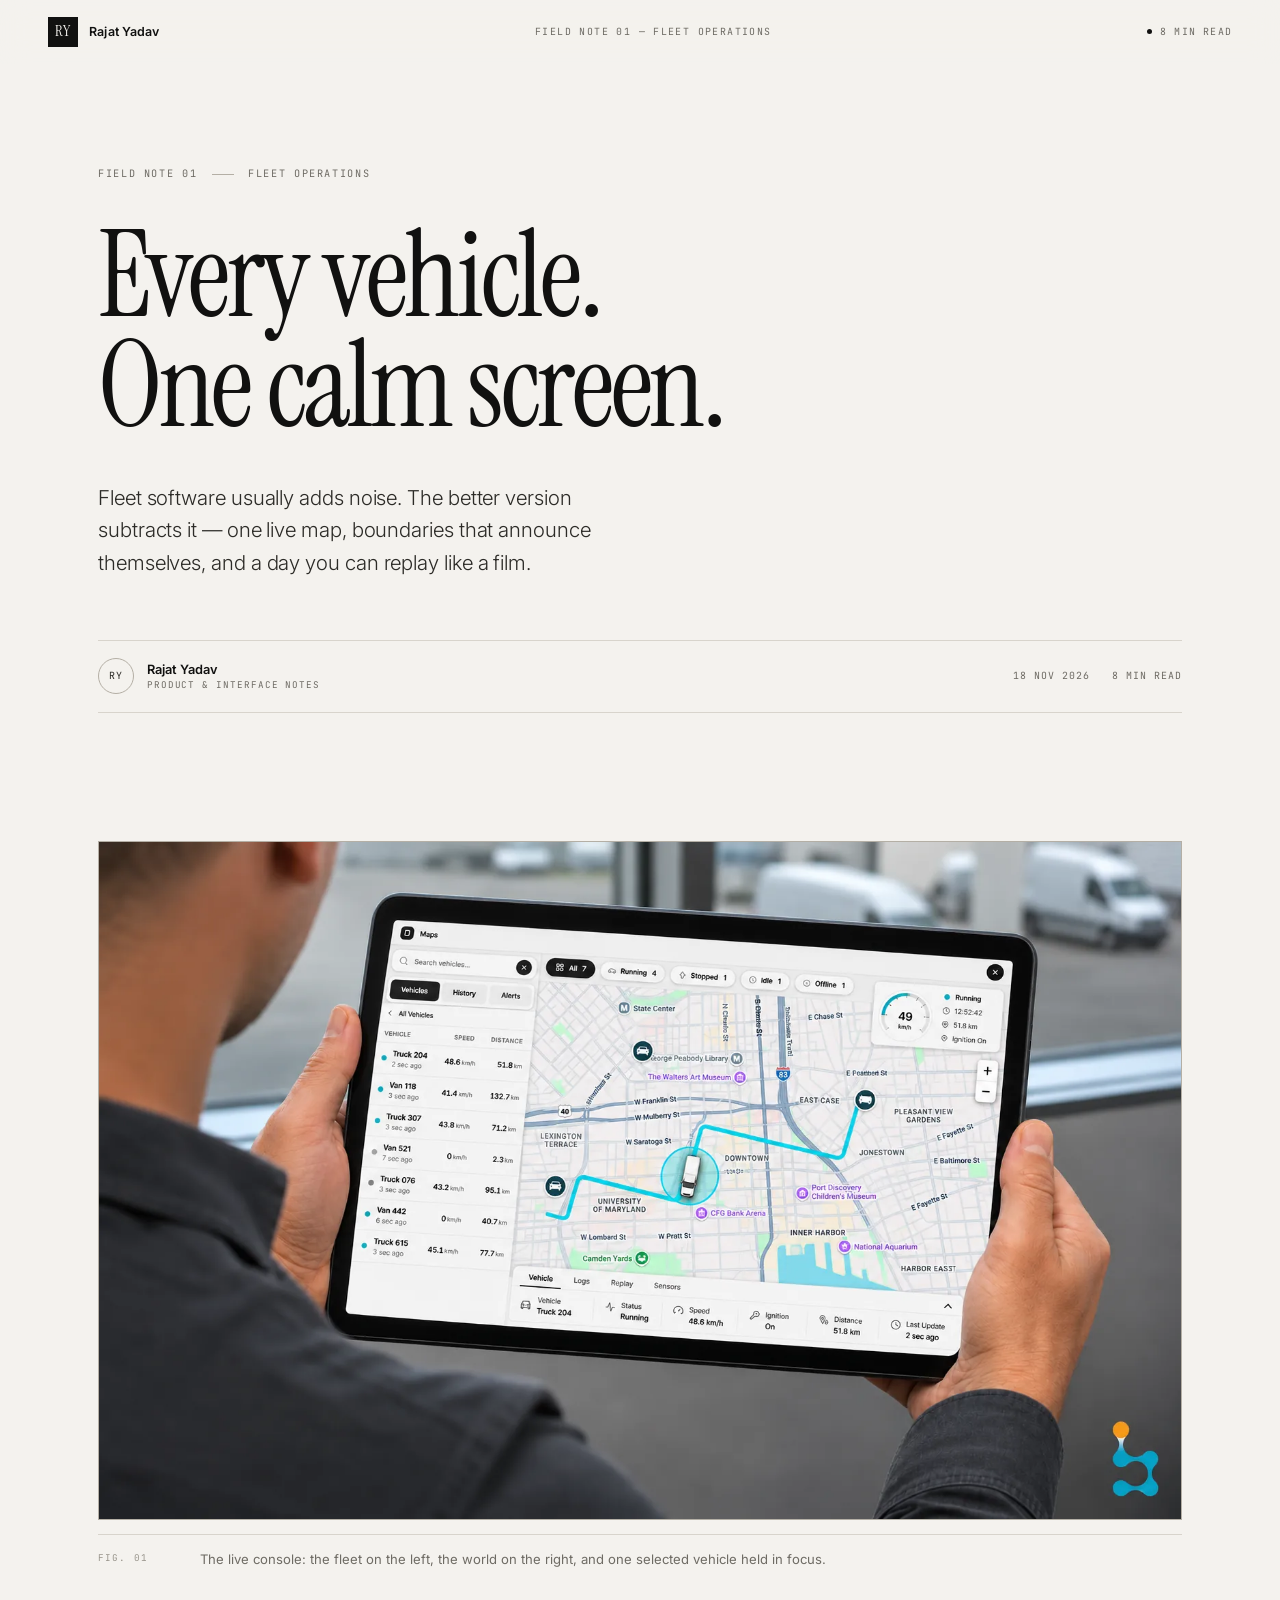
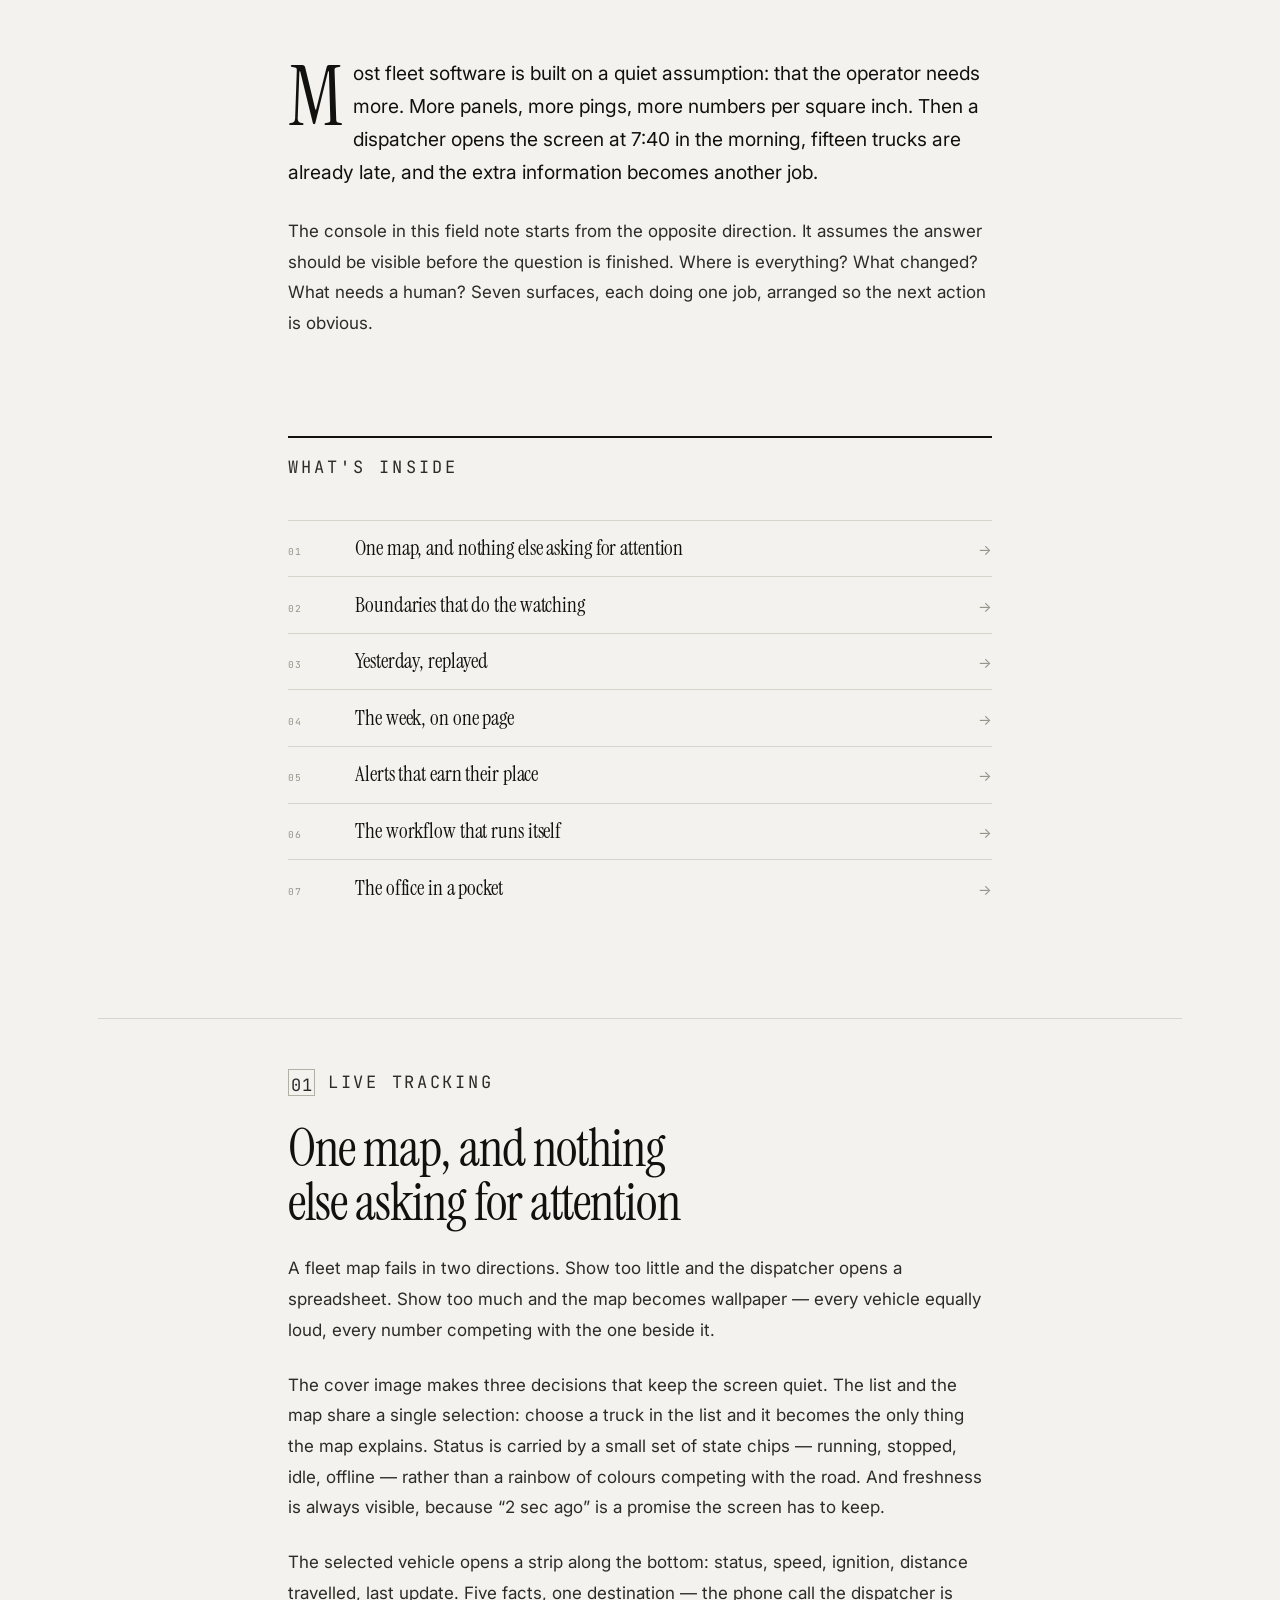
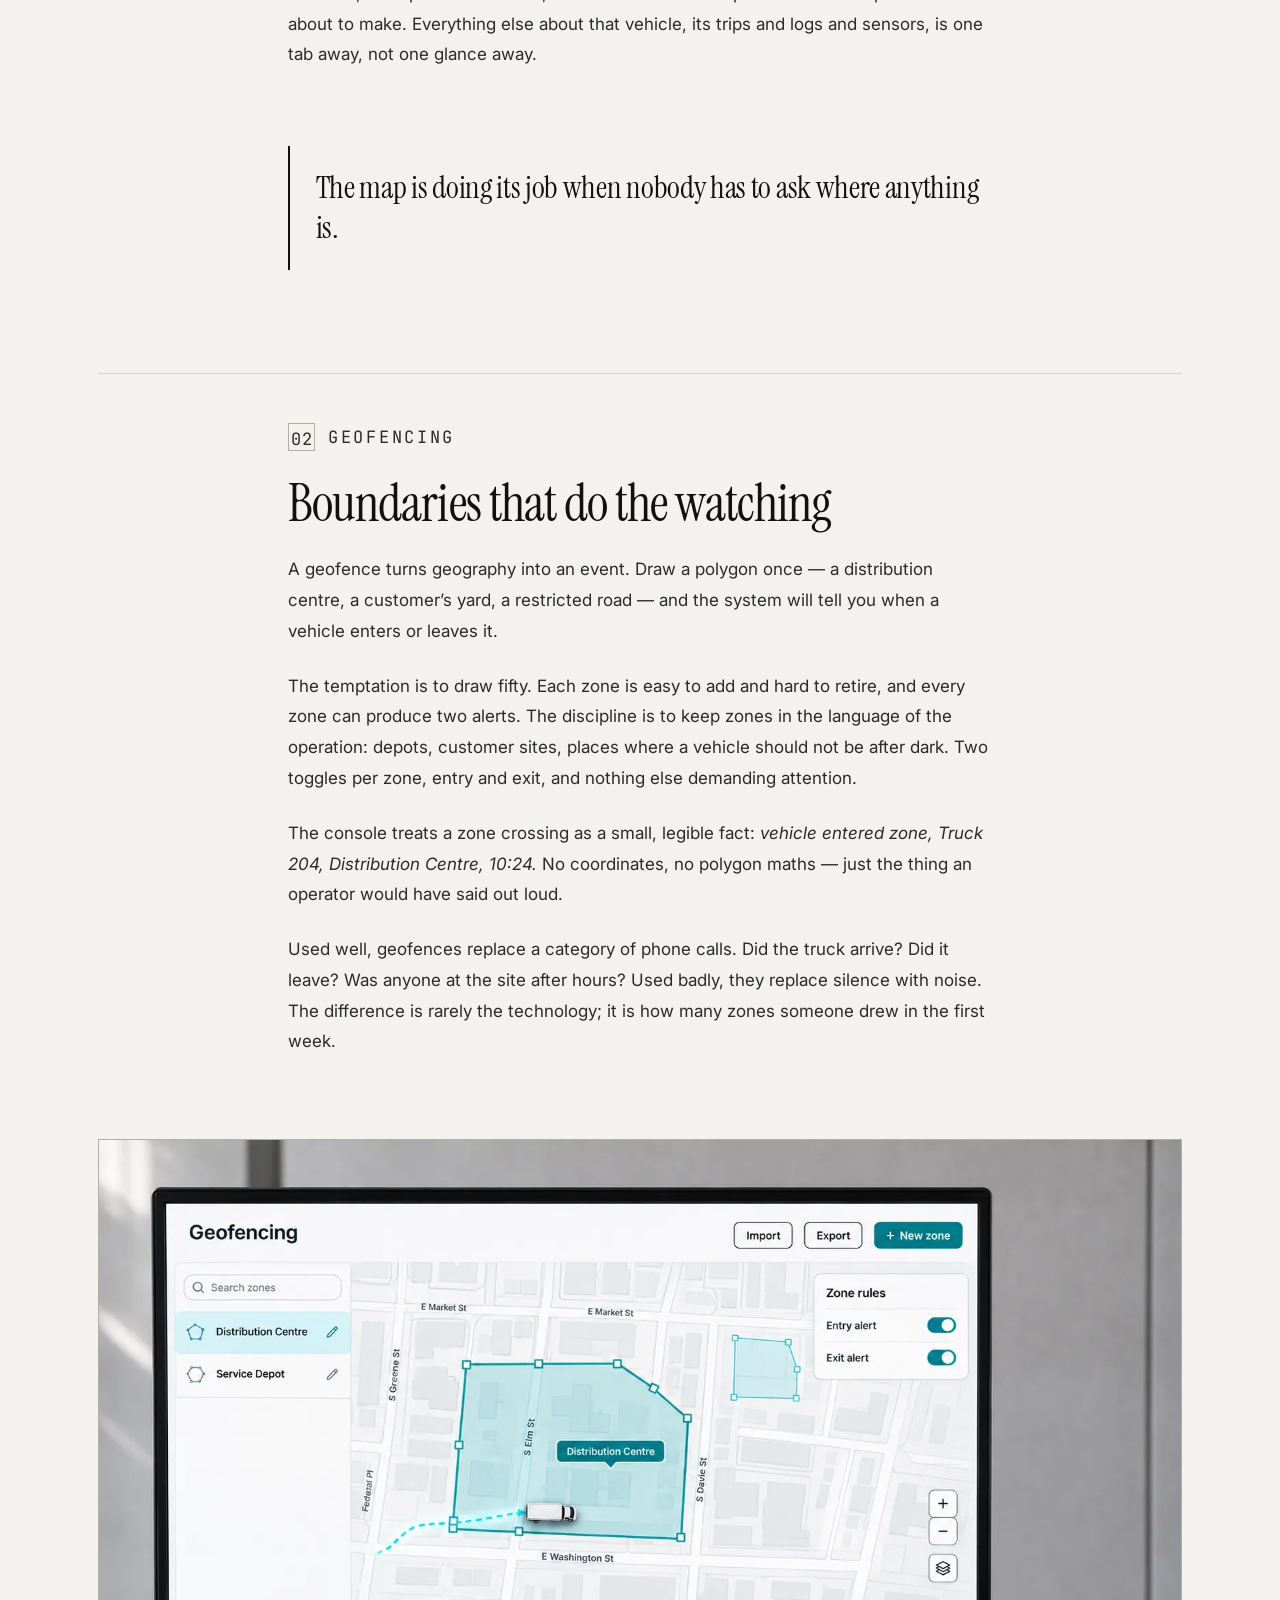
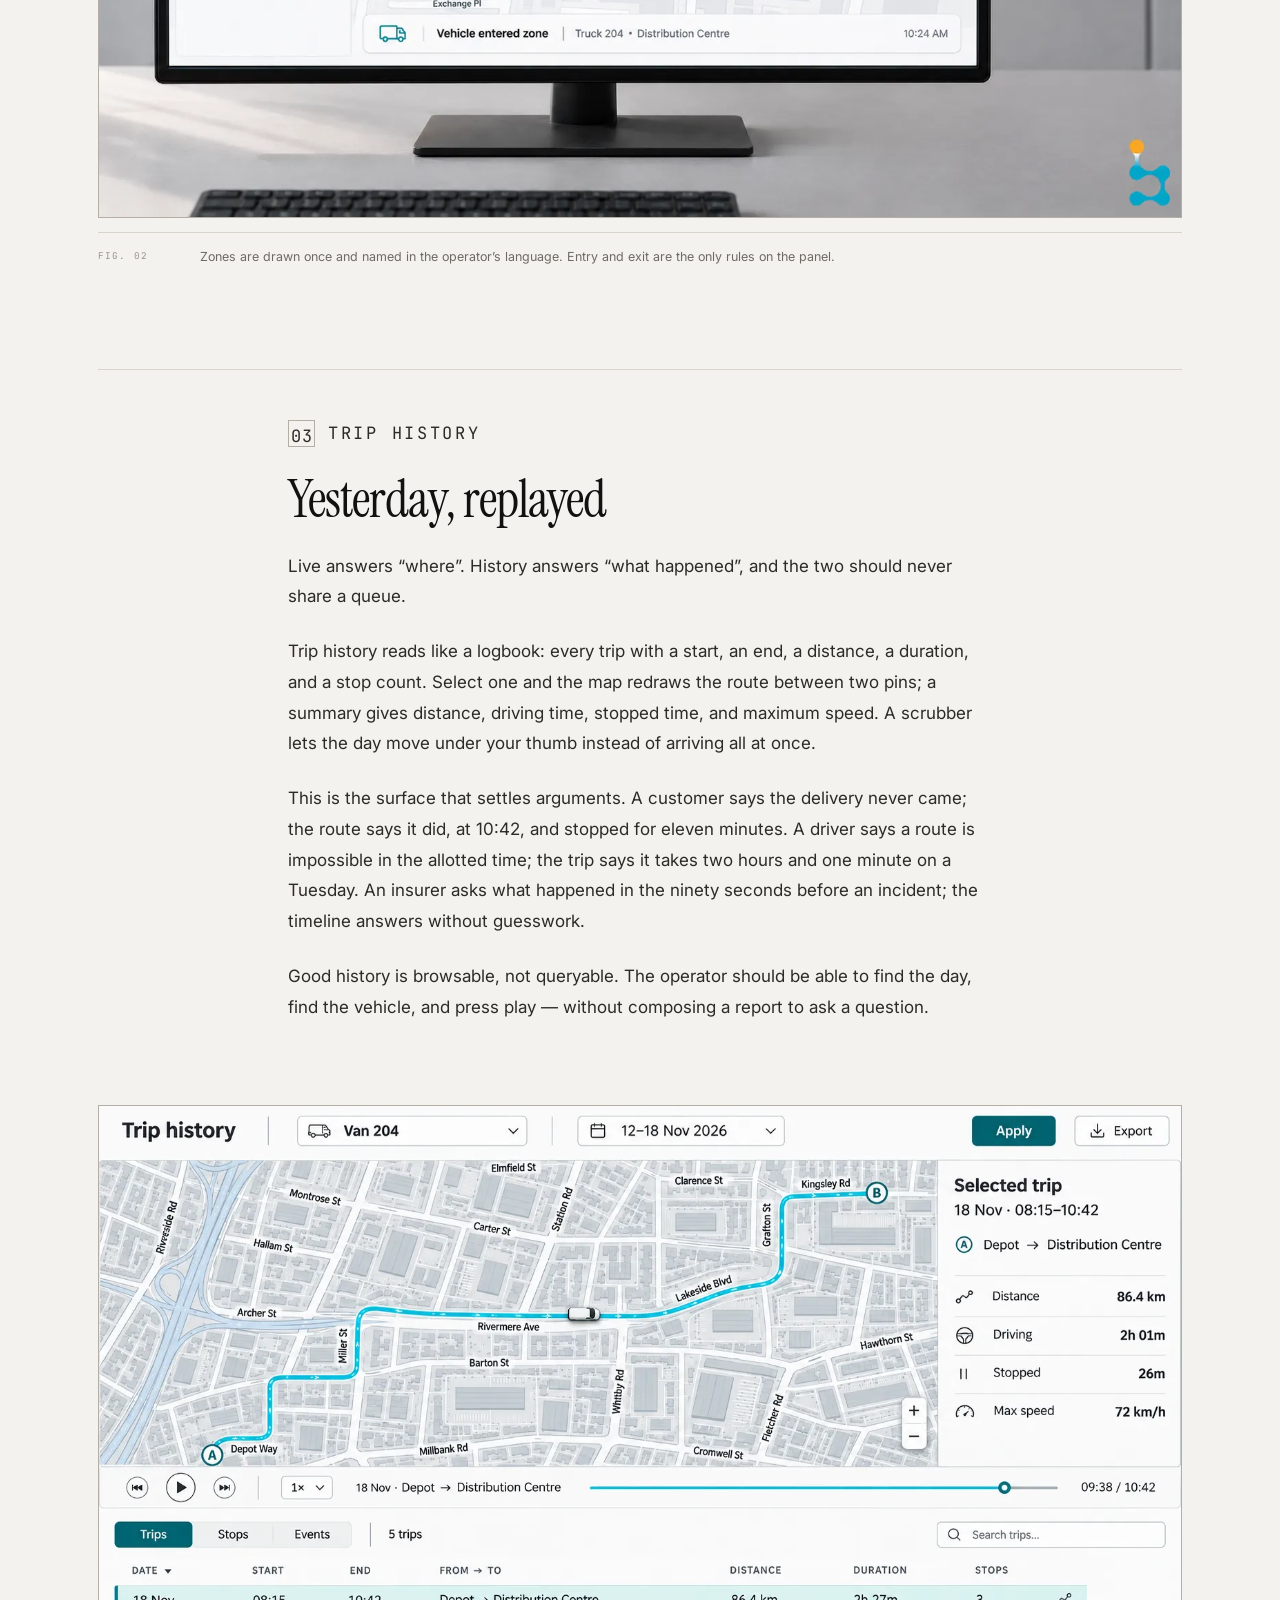
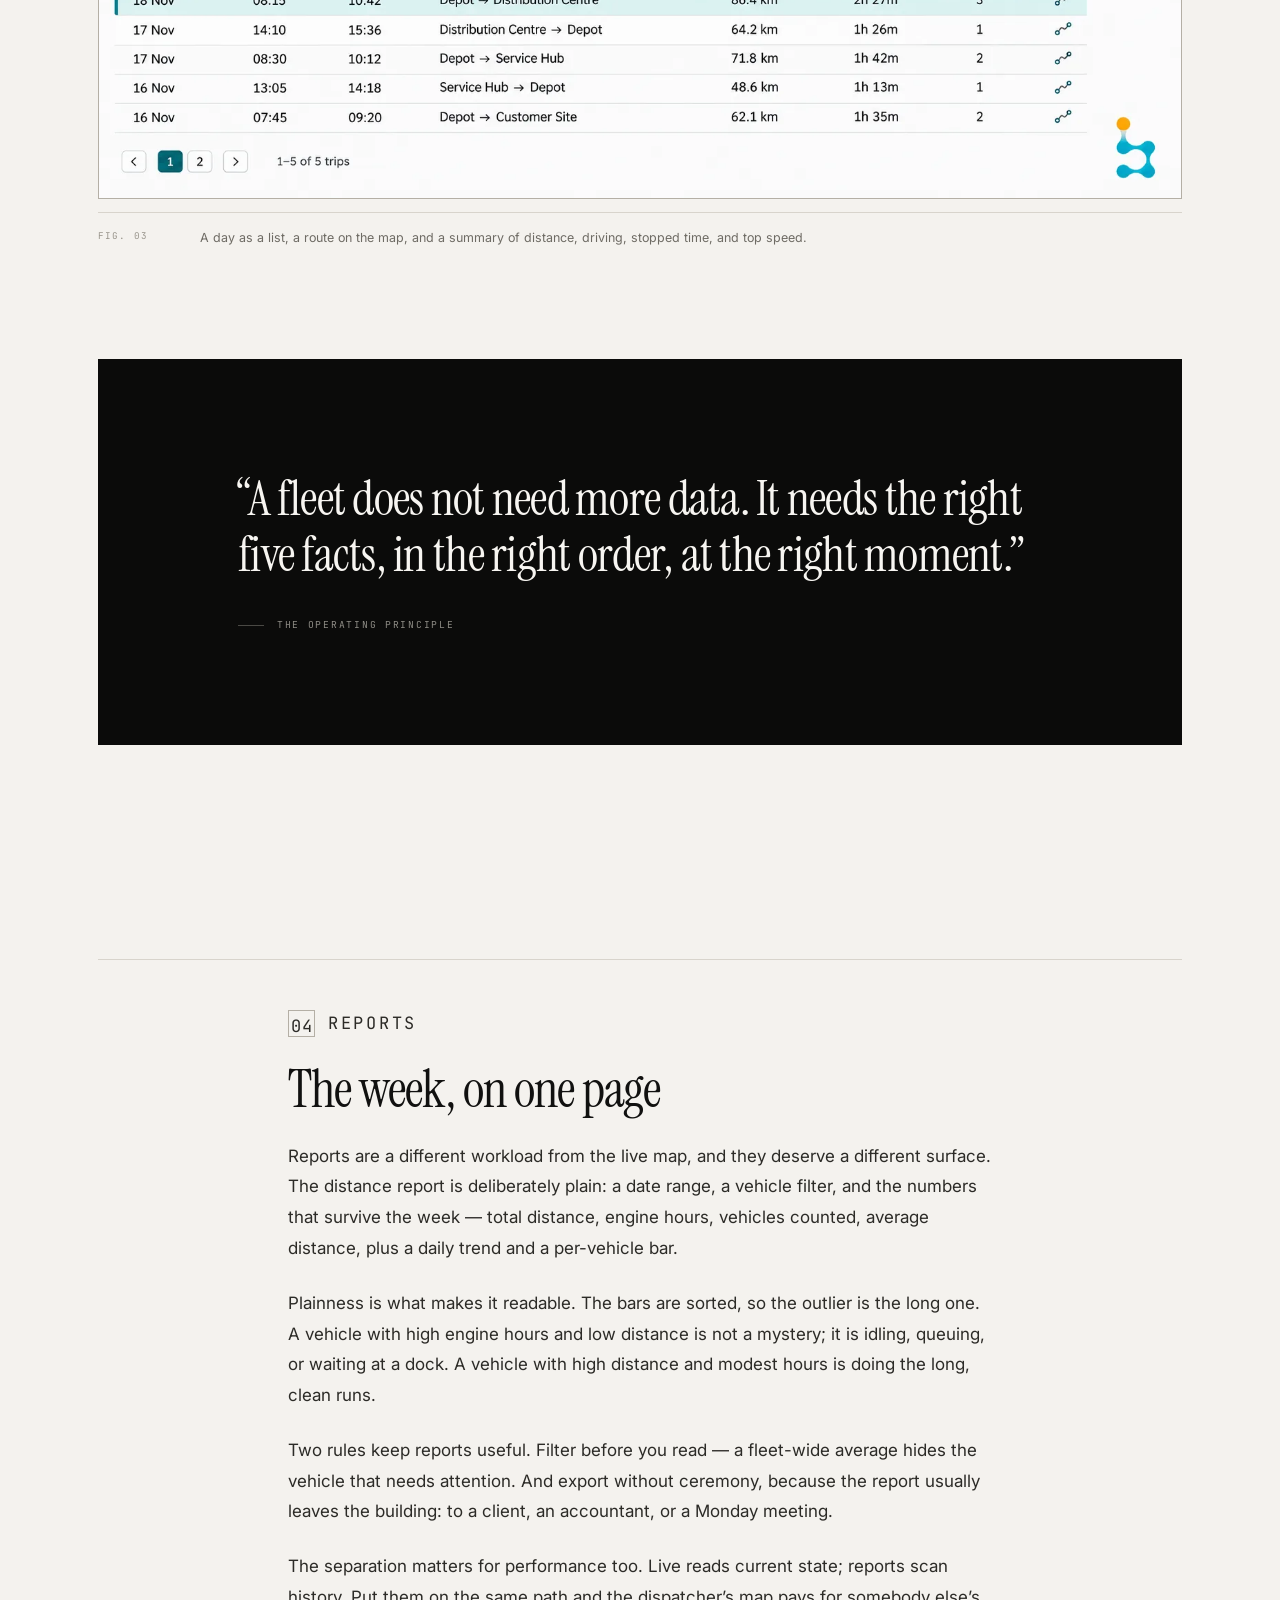
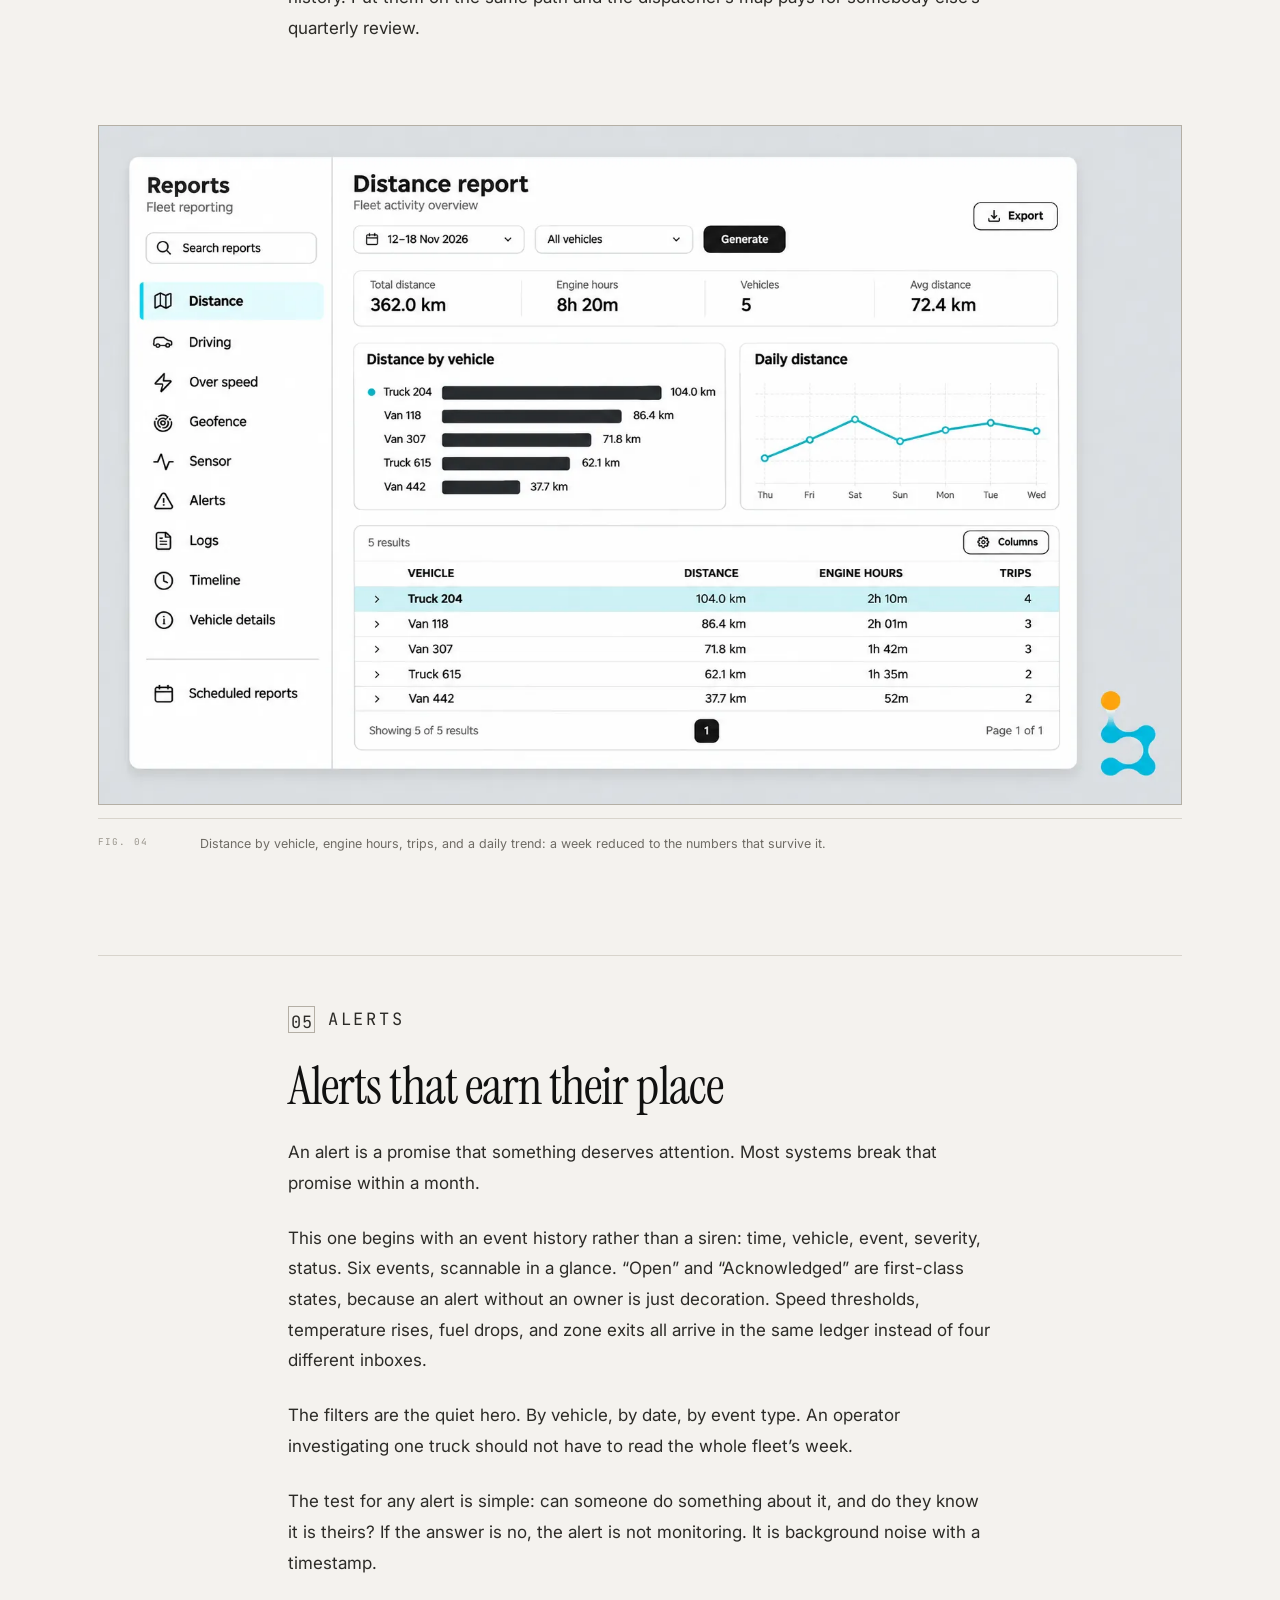
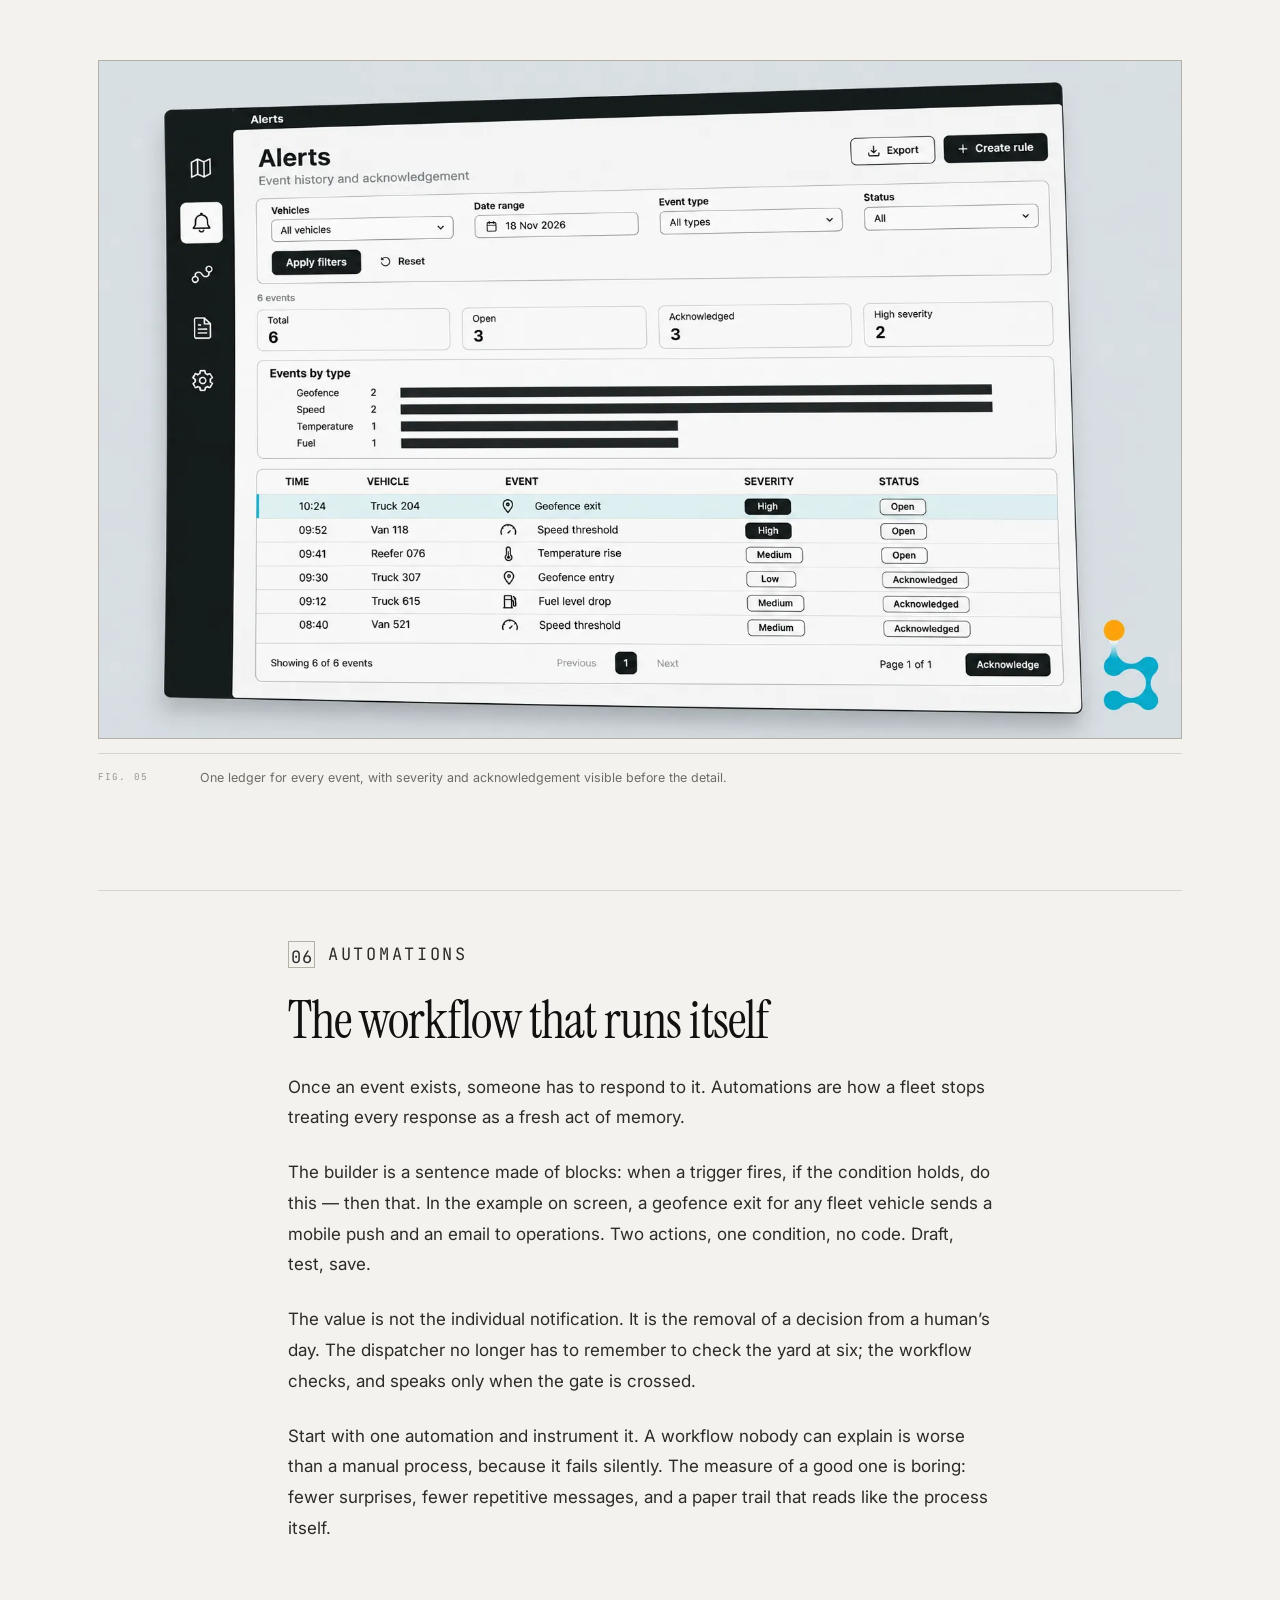
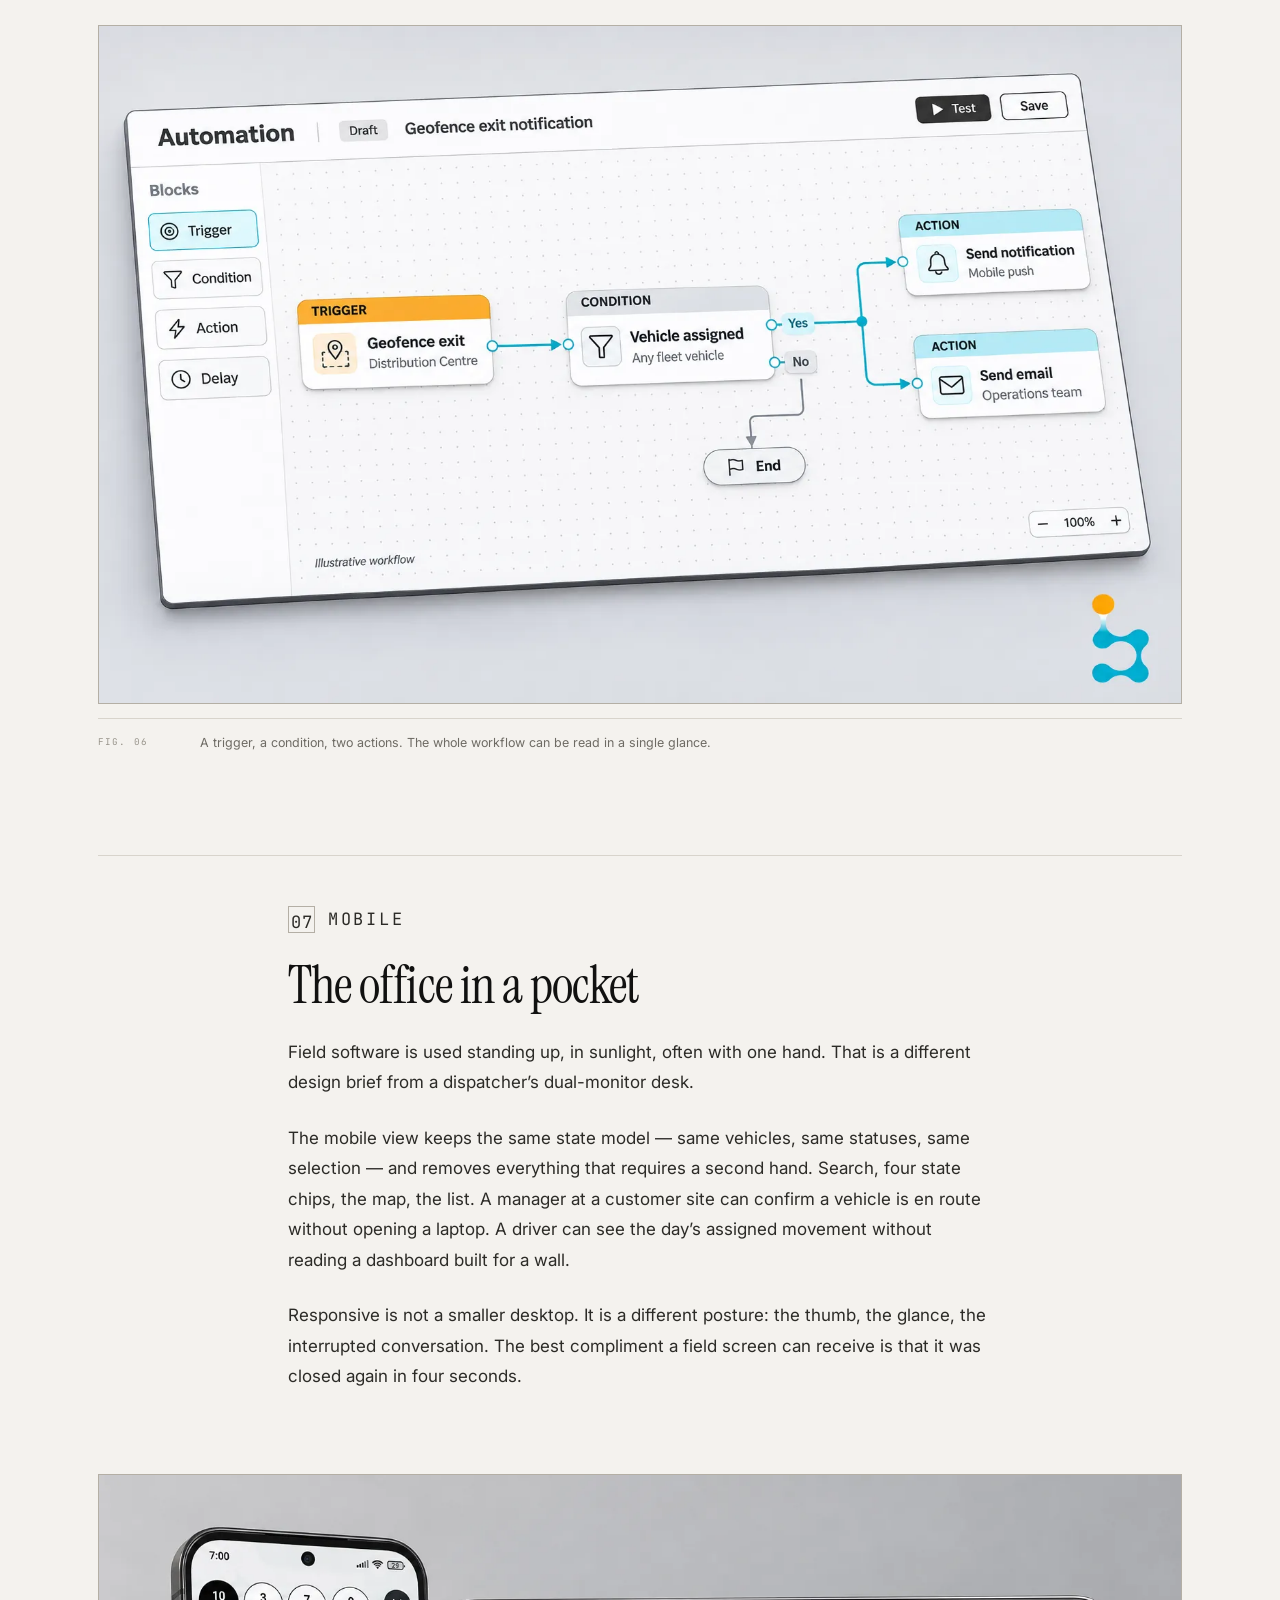
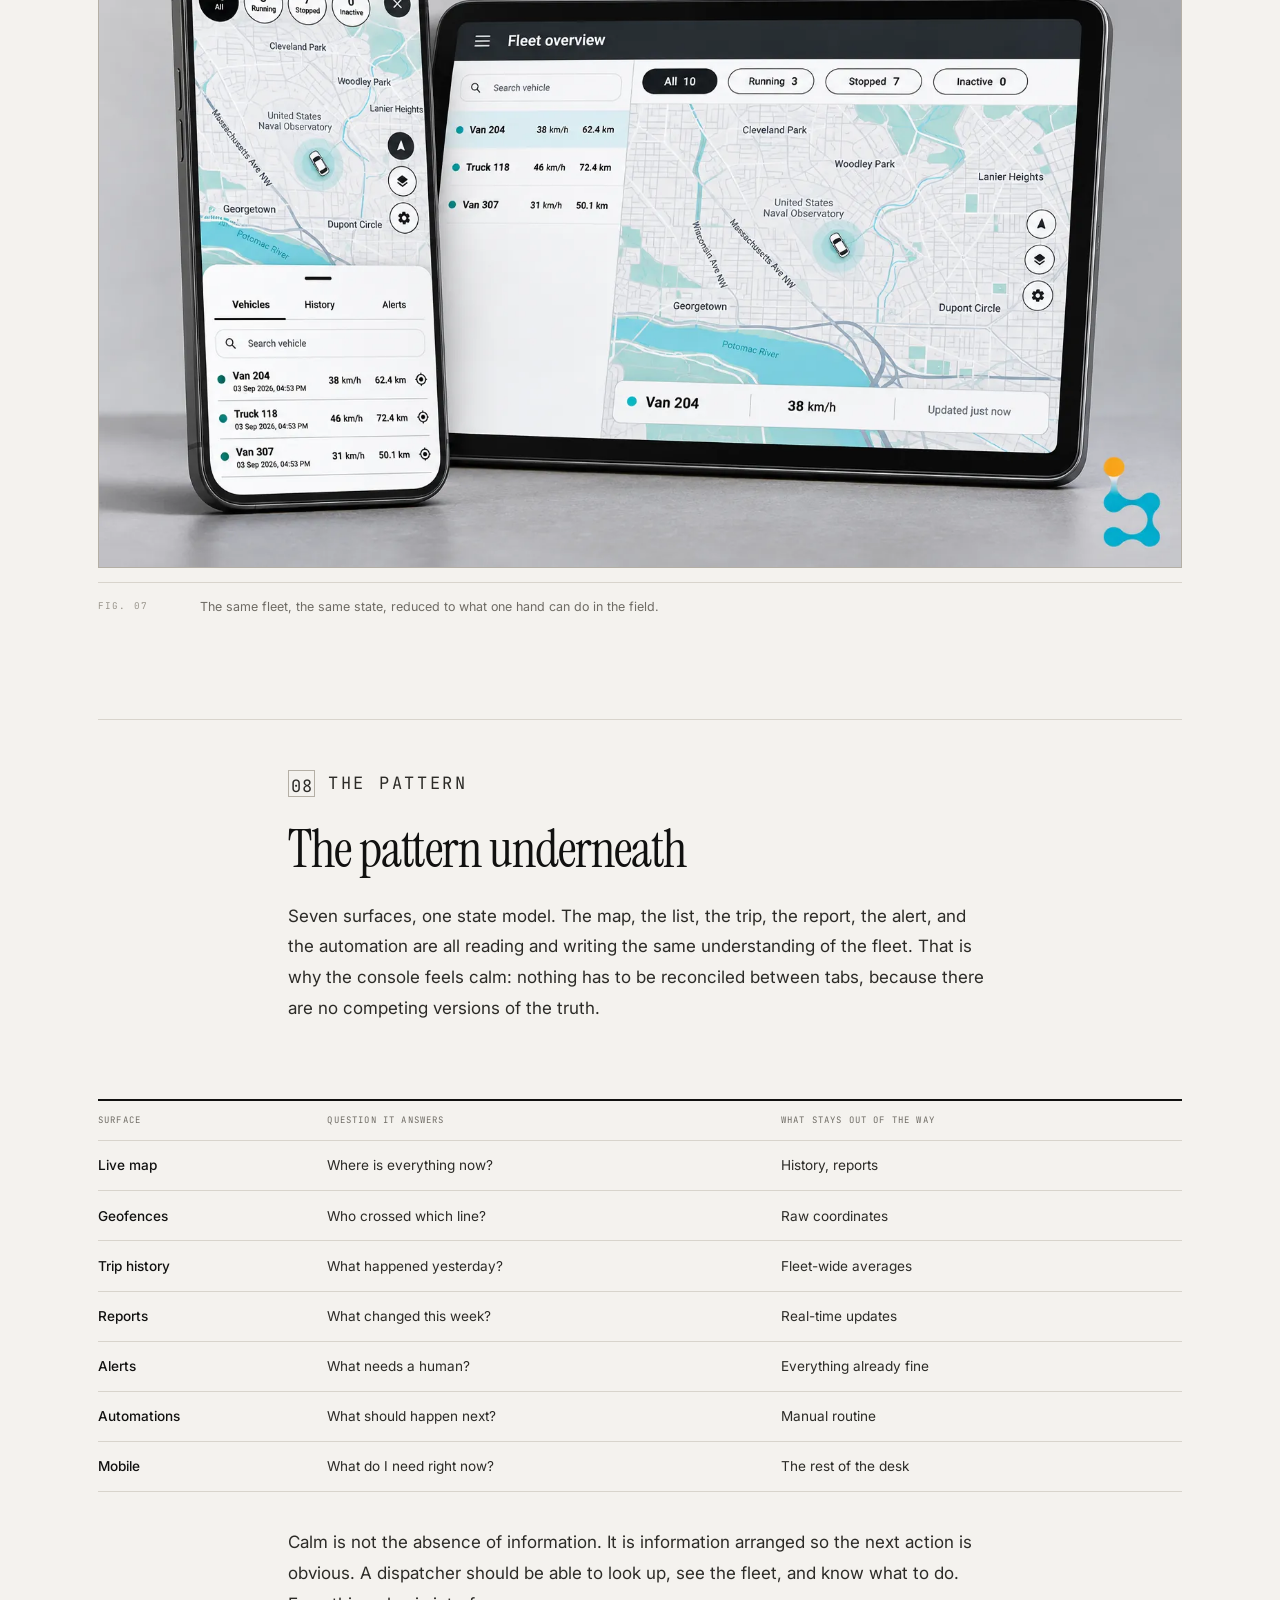
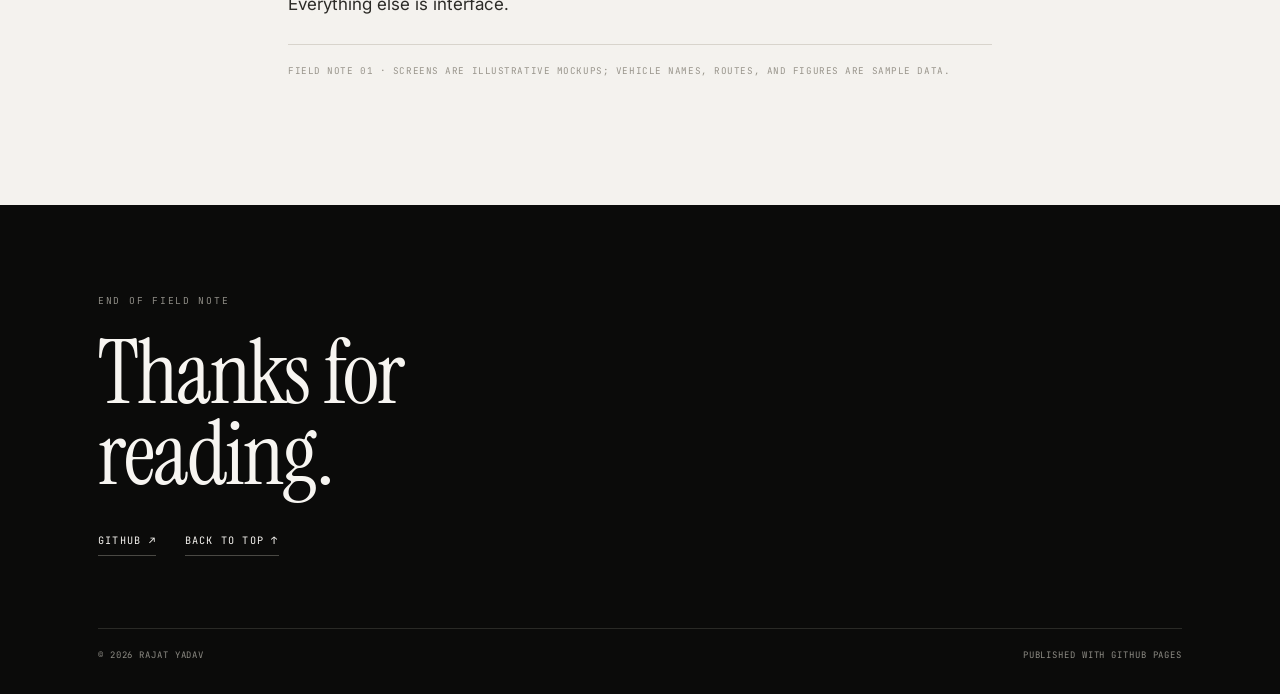
==== index.html @ 6acca79f "Field Note 01: Every vehicle. One calm screen." ====
<!doctype html>
<html lang="en">
<head>
<meta charset="utf-8">
<meta name="viewport" content="width=device-width, initial-scale=1">
<title>Every vehicle. One calm screen. — A field note on fleet operations</title>
<meta name="description" content="A field note on fleet software that hides its complexity: one live map, geofences that announce themselves, trip replay, reports, alerts, and automations that do the watching for you.">
<link rel="canonical" href="https://hell1213.github.io/">
<meta name="theme-color" content="#f4f2ee">
<meta name="author" content="Rajat Yadav">

<meta property="og:type" content="article">
<meta property="og:site_name" content="Rajat Yadav — Field Notes">
<meta property="og:title" content="Every vehicle. One calm screen.">
<meta property="og:description" content="Seven surfaces of a modern fleet console, and the design decisions that keep them quiet.">
<meta property="og:url" content="https://hell1213.github.io/">
<meta property="og:image" content="https://hell1213.github.io/assets/img/og.jpg">
<meta property="og:image:width" content="1200">
<meta property="og:image:height" content="630">
<meta property="article:published_time" content="2026-11-18">
<meta property="article:author" content="Rajat Yadav">
<meta name="twitter:card" content="summary_large_image">
<meta name="twitter:title" content="Every vehicle. One calm screen.">
<meta name="twitter:description" content="Seven surfaces of a modern fleet console, and the design decisions that keep them quiet.">
<meta name="twitter:image" content="https://hell1213.github.io/assets/img/og.jpg">

<link rel="icon" href="assets/favicon.svg" type="image/svg+xml">
<link rel="preconnect" href="https://fonts.googleapis.com">
<link rel="preconnect" href="https://fonts.gstatic.com" crossorigin>
<link href="https://fonts.googleapis.com/css2?family=Instrument+Serif:ital@0;1&family=Inter:wght@300;400;500;600&family=JetBrains+Mono:wght@400;500&display=swap" rel="stylesheet">
<link rel="stylesheet" href="assets/style.css">
<script>document.documentElement.classList.add('js');</script>

<script type="application/ld+json">
{
  "@context": "https://schema.org",
  "@type": "Article",
  "headline": "Every vehicle. One calm screen.",
  "description": "Seven surfaces of a modern fleet console, and the design decisions that keep them quiet.",
  "image": "https://hell1213.github.io/assets/img/og.jpg",
  "datePublished": "2026-11-18",
  "dateModified": "2026-11-18",
  "author": { "@type": "Person", "name": "Rajat Yadav", "url": "https://github.com/Hell1213" },
  "publisher": { "@type": "Person", "name": "Rajat Yadav" },
  "mainEntityOfPage": "https://hell1213.github.io/"
}
</script>
</head>
<body>
<a class="skip" href="#main">Skip to content</a>
<div class="progress" aria-hidden="true"><span id="progressBar"></span></div>

<header class="site-head" id="siteHead">
  <a class="brand" href="#top" aria-label="Back to top">
    <span class="brand-mark">RY</span>
    <span class="brand-name">Rajat Yadav</span>
  </a>
  <span class="head-note">Field Note 01 — Fleet Operations</span>
  <span class="head-meta"><span class="live-dot" aria-hidden="true"></span>8 min read</span>
</header>

<main id="main">
<article>

  <header class="hero wrap" id="top">
    <p class="kicker"><span>Field Note 01</span><span>Fleet operations</span></p>
    <h1>Every vehicle.<br>One calm screen.</h1>
    <p class="deck">Fleet software usually adds noise. The better version subtracts it — one live map, boundaries that announce themselves, and a day you can replay like a film.</p>
    <div class="byline">
      <div class="byline-author">
        <span class="avatar" aria-hidden="true">RY</span>
        <span class="byline-text">
          <strong>Rajat Yadav</strong>
          <span>Product &amp; interface notes</span>
        </span>
      </div>
      <div class="byline-meta">
        <time datetime="2026-11-18">18 Nov 2026</time>
        <span>8 min read</span>
      </div>
    </div>
  </header>

  <div class="article-body">
    <figure class="hero-figure reveal">
      <button class="shot" type="button" data-full="assets/img/live-tracking.jpg" data-caption="Fig. 01 — The live console: the fleet on the left, the world on the right, and one selected vehicle held in focus." aria-label="Open figure 1 larger">
        <picture>
          <source srcset="assets/img/live-tracking.webp" type="image/webp">
          <img src="assets/img/live-tracking.jpg" width="1585" height="992" alt="A fleet manager holds a tablet showing a live map of a city with vehicle markers, a vehicle list with speeds, and a detail strip for Truck 204." fetchpriority="high">
        </picture>
        <span class="zoom-hint" aria-hidden="true">View full size</span>
      </button>
      <figcaption><span class="fig-no">Fig. 01</span><span>The live console: the fleet on the left, the world on the right, and one selected vehicle held in focus.</span></figcaption>
    </figure>

    <section class="intro">
      <p class="lead">Most fleet software is built on a quiet assumption: that the operator needs more. More panels, more pings, more numbers per square inch. Then a dispatcher opens the screen at 7:40 in the morning, fifteen trucks are already late, and the extra information becomes another job.</p>
      <p>The console in this field note starts from the opposite direction. It assumes the answer should be visible before the question is finished. Where is everything? What changed? What needs a human? Seven surfaces, each doing one job, arranged so the next action is obvious.</p>

      <nav class="contents" aria-label="What's inside">
        <p class="contents-title">What's inside</p>
        <ol>
          <li><a href="#map"><span class="c-no">01</span><span class="c-title">One map, and nothing else asking for attention</span><span class="c-arrow" aria-hidden="true">→</span></a></li>
          <li><a href="#zones"><span class="c-no">02</span><span class="c-title">Boundaries that do the watching</span><span class="c-arrow" aria-hidden="true">→</span></a></li>
          <li><a href="#history"><span class="c-no">03</span><span class="c-title">Yesterday, replayed</span><span class="c-arrow" aria-hidden="true">→</span></a></li>
          <li><a href="#reports"><span class="c-no">04</span><span class="c-title">The week, on one page</span><span class="c-arrow" aria-hidden="true">→</span></a></li>
          <li><a href="#alerts"><span class="c-no">05</span><span class="c-title">Alerts that earn their place</span><span class="c-arrow" aria-hidden="true">→</span></a></li>
          <li><a href="#automations"><span class="c-no">06</span><span class="c-title">The workflow that runs itself</span><span class="c-arrow" aria-hidden="true">→</span></a></li>
          <li><a href="#mobile"><span class="c-no">07</span><span class="c-title">The office in a pocket</span><span class="c-arrow" aria-hidden="true">→</span></a></li>
        </ol>
      </nav>
    </section>

    <section class="section reveal" id="map">
      <p class="sec-label"><span>01</span><span>Live tracking</span></p>
      <h2>One map, and nothing else asking for attention</h2>
      <p>A fleet map fails in two directions. Show too little and the dispatcher opens a spreadsheet. Show too much and the map becomes wallpaper — every vehicle equally loud, every number competing with the one beside it.</p>
      <p>The cover image makes three decisions that keep the screen quiet. The list and the map share a single selection: choose a truck in the list and it becomes the only thing the map explains. Status is carried by a small set of state chips — running, stopped, idle, offline — rather than a rainbow of colours competing with the road. And freshness is always visible, because “2 sec ago” is a promise the screen has to keep.</p>
      <p>The selected vehicle opens a strip along the bottom: status, speed, ignition, distance travelled, last update. Five facts, one destination — the phone call the dispatcher is about to make. Everything else about that vehicle, its trips and logs and sensors, is one tab away, not one glance away.</p>

      <blockquote class="pull">
        <p>The map is doing its job when nobody has to ask where anything is.</p>
      </blockquote>
    </section>

    <section class="section reveal" id="zones">
      <p class="sec-label"><span>02</span><span>Geofencing</span></p>
      <h2>Boundaries that do the watching</h2>
      <p>A geofence turns geography into an event. Draw a polygon once — a distribution centre, a customer’s yard, a restricted road — and the system will tell you when a vehicle enters or leaves it.</p>
      <p>The temptation is to draw fifty. Each zone is easy to add and hard to retire, and every zone can produce two alerts. The discipline is to keep zones in the language of the operation: depots, customer sites, places where a vehicle should not be after dark. Two toggles per zone, entry and exit, and nothing else demanding attention.</p>
      <p>The console treats a zone crossing as a small, legible fact: <em>vehicle entered zone, Truck 204, Distribution Centre, 10:24.</em> No coordinates, no polygon maths — just the thing an operator would have said out loud.</p>
      <p>Used well, geofences replace a category of phone calls. Did the truck arrive? Did it leave? Was anyone at the site after hours? Used badly, they replace silence with noise. The difference is rarely the technology; it is how many zones someone drew in the first week.</p>

      <figure class="figure reveal">
        <button class="shot" type="button" data-full="assets/img/geofencing.jpg" data-caption="Fig. 02 — Zones are drawn once and named in the operator’s language. Entry and exit are the only rules on the panel." aria-label="Open figure 2 larger">
          <picture>
            <source srcset="assets/img/geofencing.webp" type="image/webp">
            <img src="assets/img/geofencing.jpg" width="1585" height="992" alt="Geofencing screen with a searchable zone list, a map polygon around a Distribution Centre, and zone rules for entry and exit." loading="lazy">
          </picture>
          <span class="zoom-hint" aria-hidden="true">View full size</span>
        </button>
        <figcaption><span class="fig-no">Fig. 02</span><span>Zones are drawn once and named in the operator’s language. Entry and exit are the only rules on the panel.</span></figcaption>
      </figure>
    </section>

    <section class="section reveal" id="history">
      <p class="sec-label"><span>03</span><span>Trip history</span></p>
      <h2>Yesterday, replayed</h2>
      <p>Live answers “where”. History answers “what happened”, and the two should never share a queue.</p>
      <p>Trip history reads like a logbook: every trip with a start, an end, a distance, a duration, and a stop count. Select one and the map redraws the route between two pins; a summary gives distance, driving time, stopped time, and maximum speed. A scrubber lets the day move under your thumb instead of arriving all at once.</p>
      <p>This is the surface that settles arguments. A customer says the delivery never came; the route says it did, at 10:42, and stopped for eleven minutes. A driver says a route is impossible in the allotted time; the trip says it takes two hours and one minute on a Tuesday. An insurer asks what happened in the ninety seconds before an incident; the timeline answers without guesswork.</p>
      <p>Good history is browsable, not queryable. The operator should be able to find the day, find the vehicle, and press play — without composing a report to ask a question.</p>

      <figure class="figure reveal">
        <button class="shot" type="button" data-full="assets/img/trip-history.jpg" data-caption="Fig. 03 — A day as a list, a route on the map, and a summary of distance, driving, stopped time, and top speed." aria-label="Open figure 3 larger">
          <picture>
            <source srcset="assets/img/trip-history.webp" type="image/webp">
            <img src="assets/img/trip-history.jpg" width="1568" height="1003" alt="Trip history screen for Van 204 showing a highlighted route on a city map, a selected trip summary, a trip table with distances and durations, and a timeline scrubber." loading="lazy">
          </picture>
          <span class="zoom-hint" aria-hidden="true">View full size</span>
        </button>
        <figcaption><span class="fig-no">Fig. 03</span><span>A day as a list, a route on the map, and a summary of distance, driving, stopped time, and top speed.</span></figcaption>
      </figure>
    </section>

    <aside class="band reveal">
      <div class="band-inner">
        <p class="band-quote">“A fleet does not need more data. It needs the right five facts, in the right order, at the right moment.”</p>
        <p class="band-by">The operating principle</p>
      </div>
    </aside>

    <section class="section reveal" id="reports">
      <p class="sec-label"><span>04</span><span>Reports</span></p>
      <h2>The week, on one page</h2>
      <p>Reports are a different workload from the live map, and they deserve a different surface. The distance report is deliberately plain: a date range, a vehicle filter, and the numbers that survive the week — total distance, engine hours, vehicles counted, average distance, plus a daily trend and a per-vehicle bar.</p>
      <p>Plainness is what makes it readable. The bars are sorted, so the outlier is the long one. A vehicle with high engine hours and low distance is not a mystery; it is idling, queuing, or waiting at a dock. A vehicle with high distance and modest hours is doing the long, clean runs.</p>
      <p>Two rules keep reports useful. Filter before you read — a fleet-wide average hides the vehicle that needs attention. And export without ceremony, because the report usually leaves the building: to a client, an accountant, or a Monday meeting.</p>
      <p>The separation matters for performance too. Live reads current state; reports scan history. Put them on the same path and the dispatcher’s map pays for somebody else’s quarterly review.</p>

      <figure class="figure reveal">
        <button class="shot" type="button" data-full="assets/img/reports.jpg" data-caption="Fig. 04 — Distance by vehicle, engine hours, trips, and a daily trend: a week reduced to the numbers that survive it." aria-label="Open figure 4 larger">
          <picture>
            <source srcset="assets/img/reports.webp" type="image/webp">
            <img src="assets/img/reports.jpg" width="1585" height="992" alt="Distance report screen showing fleet summary totals, a sorted distance-by-vehicle bar chart, a daily distance line chart, and a table of vehicles with distance, engine hours, and trips." loading="lazy">
          </picture>
          <span class="zoom-hint" aria-hidden="true">View full size</span>
        </button>
        <figcaption><span class="fig-no">Fig. 04</span><span>Distance by vehicle, engine hours, trips, and a daily trend: a week reduced to the numbers that survive it.</span></figcaption>
      </figure>
    </section>

    <section class="section reveal" id="alerts">
      <p class="sec-label"><span>05</span><span>Alerts</span></p>
      <h2>Alerts that earn their place</h2>
      <p>An alert is a promise that something deserves attention. Most systems break that promise within a month.</p>
      <p>This one begins with an event history rather than a siren: time, vehicle, event, severity, status. Six events, scannable in a glance. “Open” and “Acknowledged” are first-class states, because an alert without an owner is just decoration. Speed thresholds, temperature rises, fuel drops, and zone exits all arrive in the same ledger instead of four different inboxes.</p>
      <p>The filters are the quiet hero. By vehicle, by date, by event type. An operator investigating one truck should not have to read the whole fleet’s week.</p>
      <p>The test for any alert is simple: can someone do something about it, and do they know it is theirs? If the answer is no, the alert is not monitoring. It is background noise with a timestamp.</p>

      <figure class="figure reveal">
        <button class="shot" type="button" data-full="assets/img/alerts.jpg" data-caption="Fig. 05 — One ledger for every event, with severity and acknowledgement visible before the detail." aria-label="Open figure 5 larger">
          <picture>
            <source srcset="assets/img/alerts.webp" type="image/webp">
            <img src="assets/img/alerts.jpg" width="1586" height="992" alt="Alerts screen with filters, counts for open, acknowledged, and high severity events, a bar chart of event types, and an event table with severity badges and status." loading="lazy">
          </picture>
          <span class="zoom-hint" aria-hidden="true">View full size</span>
        </button>
        <figcaption><span class="fig-no">Fig. 05</span><span>One ledger for every event, with severity and acknowledgement visible before the detail.</span></figcaption>
      </figure>
    </section>

    <section class="section reveal" id="automations">
      <p class="sec-label"><span>06</span><span>Automations</span></p>
      <h2>The workflow that runs itself</h2>
      <p>Once an event exists, someone has to respond to it. Automations are how a fleet stops treating every response as a fresh act of memory.</p>
      <p>The builder is a sentence made of blocks: when a trigger fires, if the condition holds, do this — then that. In the example on screen, a geofence exit for any fleet vehicle sends a mobile push and an email to operations. Two actions, one condition, no code. Draft, test, save.</p>
      <p>The value is not the individual notification. It is the removal of a decision from a human’s day. The dispatcher no longer has to remember to check the yard at six; the workflow checks, and speaks only when the gate is crossed.</p>
      <p>Start with one automation and instrument it. A workflow nobody can explain is worse than a manual process, because it fails silently. The measure of a good one is boring: fewer surprises, fewer repetitive messages, and a paper trail that reads like the process itself.</p>

      <figure class="figure reveal">
        <button class="shot" type="button" data-full="assets/img/automations.jpg" data-caption="Fig. 06 — A trigger, a condition, two actions. The whole workflow can be read in a single glance." aria-label="Open figure 6 larger">
          <picture>
            <source srcset="assets/img/automations.webp" type="image/webp">
            <img src="assets/img/automations.jpg" width="1586" height="992" alt="Automation builder showing a flow from a geofence exit trigger, through a vehicle-assigned condition, to a mobile push and an email action." loading="lazy">
          </picture>
          <span class="zoom-hint" aria-hidden="true">View full size</span>
        </button>
        <figcaption><span class="fig-no">Fig. 06</span><span>A trigger, a condition, two actions. The whole workflow can be read in a single glance.</span></figcaption>
      </figure>
    </section>

    <section class="section reveal" id="mobile">
      <p class="sec-label"><span>07</span><span>Mobile</span></p>
      <h2>The office in a pocket</h2>
      <p>Field software is used standing up, in sunlight, often with one hand. That is a different design brief from a dispatcher’s dual-monitor desk.</p>
      <p>The mobile view keeps the same state model — same vehicles, same statuses, same selection — and removes everything that requires a second hand. Search, four state chips, the map, the list. A manager at a customer site can confirm a vehicle is en route without opening a laptop. A driver can see the day’s assigned movement without reading a dashboard built for a wall.</p>
      <p>Responsive is not a smaller desktop. It is a different posture: the thumb, the glance, the interrupted conversation. The best compliment a field screen can receive is that it was closed again in four seconds.</p>

      <figure class="figure reveal">
        <button class="shot" type="button" data-full="assets/img/mobile.jpg" data-caption="Fig. 07 — The same fleet, the same state, reduced to what one hand can do in the field." aria-label="Open figure 7 larger">
          <picture>
            <source srcset="assets/img/mobile.webp" type="image/webp">
            <img src="assets/img/mobile.jpg" width="1568" height="1003" alt="A phone and a tablet side by side showing the fleet overview: map, vehicle list with status chips, and a selected vehicle detail card." loading="lazy">
          </picture>
          <span class="zoom-hint" aria-hidden="true">View full size</span>
        </button>
        <figcaption><span class="fig-no">Fig. 07</span><span>The same fleet, the same state, reduced to what one hand can do in the field.</span></figcaption>
      </figure>
    </section>

    <section class="section closing reveal" id="pattern">
      <p class="sec-label"><span>08</span><span>The pattern</span></p>
      <h2>The pattern underneath</h2>
      <p>Seven surfaces, one state model. The map, the list, the trip, the report, the alert, and the automation are all reading and writing the same understanding of the fleet. That is why the console feels calm: nothing has to be reconciled between tabs, because there are no competing versions of the truth.</p>

      <div class="table-wrap">
        <table>
          <caption class="sr-only">Each surface, the question it answers, and what it keeps out of the way</caption>
          <thead>
            <tr><th scope="col">Surface</th><th scope="col">Question it answers</th><th scope="col">What stays out of the way</th></tr>
          </thead>
          <tbody>
            <tr><td>Live map</td><td>Where is everything now?</td><td>History, reports</td></tr>
            <tr><td>Geofences</td><td>Who crossed which line?</td><td>Raw coordinates</td></tr>
            <tr><td>Trip history</td><td>What happened yesterday?</td><td>Fleet-wide averages</td></tr>
            <tr><td>Reports</td><td>What changed this week?</td><td>Real-time updates</td></tr>
            <tr><td>Alerts</td><td>What needs a human?</td><td>Everything already fine</td></tr>
            <tr><td>Automations</td><td>What should happen next?</td><td>Manual routine</td></tr>
            <tr><td>Mobile</td><td>What do I need right now?</td><td>The rest of the desk</td></tr>
          </tbody>
        </table>
      </div>

      <p>Calm is not the absence of information. It is information arranged so the next action is obvious. A dispatcher should be able to look up, see the fleet, and know what to do. Everything else is interface.</p>

      <p class="endnote">Field Note 01 · Screens are illustrative mockups; vehicle names, routes, and figures are sample data.</p>
    </section>
  </div>
</article>
</main>

<footer class="site-foot">
  <div class="wrap foot-inner">
    <p class="foot-kicker">End of field note</p>
    <p class="foot-title">Thanks for<br>reading.</p>
    <div class="foot-links">
      <a href="https://github.com/Hell1213" target="_blank" rel="noopener">GitHub <span aria-hidden="true">↗</span></a>
      <a href="#top">Back to top <span aria-hidden="true">↑</span></a>
    </div>
    <div class="foot-base">
      <span>© 2026 Rajat Yadav</span>
      <span>Published with GitHub Pages</span>
    </div>
  </div>
</footer>

<dialog id="lightbox" aria-label="Image viewer">
  <button class="lb-close" type="button" aria-label="Close image viewer">✕</button>
  <div class="lb-media"><img id="lbImg" alt=""></div>
  <p class="lb-cap" id="lbCap"></p>
</dialog>

<script src="assets/main.js"></script>
</body>
</html>
---- assets/style.css ----
/* =========================================================
   Field Note 01 — monochrome editorial system
   Paper, ink, and the images' original colour. Nothing else.
   ========================================================= */

:root {
  --paper: #f4f2ee;
  --paper-deep: #ebe8e2;
  --ink: #111110;
  --ink-soft: #2c2b27;
  --muted: #6e6b64;
  --faint: #98948b;
  --line: #d8d4cc;
  --line-strong: #b4afa5;
  --black: #0b0b0a;
  --white: #f7f5f1;

  --serif: "Instrument Serif", "Iowan Old Style", "Palatino Linotype", Georgia, serif;
  --sans: "Inter", -apple-system, BlinkMacSystemFont, "Segoe UI", Roboto, Helvetica, Arial, sans-serif;
  --mono: "JetBrains Mono", ui-monospace, "SFMono-Regular", Menlo, Consolas, monospace;

  --wrap: 1180px;
  --measure: 44rem;
  --pad: clamp(1.25rem, 4vw, 3rem);
  --ease: cubic-bezier(.22, .61, .36, 1);
}

*, *::before, *::after { box-sizing: border-box; }

html {
  scroll-behavior: smooth;
  -webkit-text-size-adjust: 100%;
}

body {
  margin: 0;
  background: var(--paper);
  color: var(--ink);
  font-family: var(--sans);
  font-weight: 400;
  font-size: 16px;
  line-height: 1.6;
  -webkit-font-smoothing: antialiased;
  text-rendering: optimizeLegibility;
  overflow-x: hidden;
}

::selection { background: var(--ink); color: var(--paper); }

img, svg { display: block; max-width: 100%; }
a { color: inherit; text-decoration-thickness: 1px; text-underline-offset: .18em; }
button { font: inherit; color: inherit; }

.sr-only {
  position: absolute; width: 1px; height: 1px;
  padding: 0; margin: -1px; overflow: hidden;
  clip: rect(0 0 0 0); white-space: nowrap; border: 0;
}

.skip {
  position: fixed; top: .75rem; left: .75rem; z-index: 200;
  padding: .7rem 1rem;
  background: var(--ink); color: var(--paper);
  font-family: var(--mono); font-size: .72rem;
  letter-spacing: .08em; text-transform: uppercase;
  text-decoration: none;
  transform: translateY(-200%);
  transition: transform .2s var(--ease);
}
.skip:focus { transform: translateY(0); }

.wrap {
  width: 100%;
  max-width: var(--wrap);
  margin-inline: auto;
  padding-inline: var(--pad);
}

/* ---------- progress + header ---------- */

.progress {
  position: fixed; inset: 0 0 auto 0; height: 2px;
  z-index: 120; pointer-events: none;
  background: transparent;
}
.progress span {
  display: block; height: 100%; width: 100%;
  background: var(--ink);
  transform: scaleX(0); transform-origin: 0 50%;
  will-change: transform;
}

.site-head {
  position: fixed; inset: 0 0 auto 0; z-index: 100;
  display: flex; align-items: center; justify-content: space-between; gap: 1.5rem;
  height: 64px;
  padding-inline: var(--pad);
  background: color-mix(in srgb, var(--paper) 84%, transparent);
  backdrop-filter: blur(14px) saturate(115%);
  -webkit-backdrop-filter: blur(14px) saturate(115%);
  border-bottom: 1px solid transparent;
  transition: border-color .3s var(--ease), background .3s var(--ease);
}
.site-head.is-scrolled { border-bottom-color: var(--line); }

.brand { display: inline-flex; align-items: center; gap: .7rem; text-decoration: none; }
.brand-mark {
  display: grid; place-items: center;
  width: 30px; height: 30px;
  background: var(--ink); color: var(--paper);
  font-family: var(--serif); font-size: .95rem; line-height: 1;
  letter-spacing: .01em;
}
.brand-name {
  font-size: .78rem; font-weight: 600; letter-spacing: .01em;
}
.head-note {
  font-family: var(--mono); font-size: .62rem;
  letter-spacing: .14em; text-transform: uppercase;
  color: var(--muted);
}
.head-meta {
  display: inline-flex; align-items: center; gap: .5rem;
  font-family: var(--mono); font-size: .62rem;
  letter-spacing: .12em; text-transform: uppercase;
  color: var(--muted);
  white-space: nowrap;
}
.live-dot {
  width: 5px; height: 5px; border-radius: 50%;
  background: var(--ink);
  animation: pulse 3.2s ease-in-out infinite;
}
@keyframes pulse {
  0%, 100% { opacity: 1; }
  50% { opacity: .25; }
}

/* ---------- hero ---------- */

.hero {
  padding-top: clamp(7.5rem, 13vw, 11rem);
  padding-bottom: clamp(2.5rem, 5vw, 4rem);
}

.kicker {
  display: flex; align-items: center; gap: .9rem;
  margin: 0 0 clamp(1.6rem, 3vw, 2.4rem);
  font-family: var(--mono); font-size: .64rem;
  letter-spacing: .16em; text-transform: uppercase;
  color: var(--muted);
}
.kicker span + span::before {
  content: "";
  display: inline-block;
  width: 22px; height: 1px;
  margin-right: .9rem;
  vertical-align: middle;
  background: var(--line-strong);
}

h1 {
  margin: 0;
  font-family: var(--serif);
  font-weight: 400;
  font-size: clamp(3.3rem, 9.3vw, 8.1rem);
  line-height: .92;
  letter-spacing: -.028em;
  text-wrap: balance;
}

.deck {
  max-width: 42ch;
  margin: clamp(1.8rem, 3.5vw, 2.6rem) 0 0;
  font-size: clamp(1.08rem, 1.6vw, 1.3rem);
  line-height: 1.58;
  font-weight: 300;
  color: var(--ink-soft);
  letter-spacing: -.004em;
}

.byline {
  display: flex; align-items: center; justify-content: space-between;
  gap: 1.5rem;
  margin-top: clamp(2.4rem, 5vw, 3.8rem);
  padding-block: 1.1rem;
  border-top: 1px solid var(--line);
  border-bottom: 1px solid var(--line);
}
.byline-author { display: flex; align-items: center; gap: .8rem; }
.avatar {
  display: grid; place-items: center;
  width: 36px; height: 36px; border-radius: 50%;
  border: 1px solid var(--line-strong);
  font-family: var(--mono); font-size: .62rem; letter-spacing: .06em;
  color: var(--ink-soft);
}
.byline-text { display: flex; flex-direction: column; line-height: 1.35; }
.byline-text strong { font-size: .8rem; font-weight: 600; }
.byline-text span {
  font-family: var(--mono); font-size: .58rem;
  letter-spacing: .1em; text-transform: uppercase; color: var(--muted);
}
.byline-meta {
  display: flex; gap: 1.4rem;
  font-family: var(--mono); font-size: .62rem;
  letter-spacing: .1em; text-transform: uppercase;
  color: var(--muted);
  white-space: nowrap;
}

/* ---------- article grid ---------- */

.article-body {
  width: 100%;
  max-width: var(--wrap);
  margin-inline: auto;
  padding-inline: var(--pad);
}

.hero-figure,
.intro,
.section,
.band {
  width: 100%;
}

.hero-figure { margin: clamp(2.5rem, 5vw, 4rem) 0 0; }

.intro,
.section {
  display: grid;
  grid-template-columns: minmax(0, 1fr) minmax(0, var(--measure)) minmax(0, 1fr);
}
.intro > *,
.section > * { grid-column: 2; }
.intro > figure,
.section > figure,
.section > .table-wrap { grid-column: 1 / -1; }

/* ---------- figures ---------- */

.shot {
  position: relative;
  display: block;
  width: 100%;
  padding: 0;
  border: 1px solid var(--line-strong);
  background: var(--paper-deep);
  cursor: zoom-in;
  overflow: hidden;
  transition: border-color .35s var(--ease);
}
.shot picture { display: block; }
.shot img {
  width: 100%; height: auto;
  transition: transform .9s var(--ease), filter .5s var(--ease);
}
.shot:hover { border-color: var(--ink); }
.shot:hover img { transform: scale(1.012); }
.shot:focus-visible { outline: 2px solid var(--ink); outline-offset: 3px; }

.zoom-hint {
  position: absolute; right: .9rem; bottom: .9rem;
  padding: .42rem .6rem;
  background: color-mix(in srgb, var(--paper) 92%, transparent);
  border: 1px solid var(--line-strong);
  font-family: var(--mono); font-size: .55rem;
  letter-spacing: .12em; text-transform: uppercase;
  color: var(--ink-soft);
  opacity: 0; transform: translateY(4px);
  transition: opacity .3s var(--ease), transform .3s var(--ease);
}
.shot:hover .zoom-hint,
.shot:focus-visible .zoom-hint { opacity: 1; transform: translateY(0); }

figcaption {
  display: grid;
  grid-template-columns: 5.4rem minmax(0, 1fr);
  gap: 1rem;
  padding-top: .9rem;
  border-top: 1px solid var(--line);
  margin-top: .85rem;
  font-size: .78rem;
  line-height: 1.55;
  color: var(--muted);
}
.fig-no {
  font-family: var(--mono); font-size: .58rem;
  letter-spacing: .12em; text-transform: uppercase;
  color: var(--faint);
  padding-top: .1rem;
}
.hero-figure figcaption {
  font-size: .82rem;
  max-width: none;
}

.figure { margin: clamp(2.6rem, 5vw, 3.6rem) 0 0; }

/* ---------- intro ---------- */

.intro { padding-top: clamp(3.5rem, 7vw, 5.5rem); }

.intro p {
  margin: 0 0 1.4em;
  font-size: 1.0625rem;
  line-height: 1.8;
  color: var(--ink-soft);
}
.intro .lead {
  font-size: clamp(1.12rem, 1.5vw, 1.22rem);
  line-height: 1.72;
  color: var(--ink);
}
.intro .lead::first-letter {
  float: left;
  font-family: var(--serif);
  font-size: 4.3em;
  line-height: .78;
  padding: .09em .12em 0 0;
  color: var(--ink);
}

/* ---------- contents ---------- */

.contents {
  margin: clamp(3rem, 6vw, 4.6rem) 0 0;
  border-top: 2px solid var(--ink);
}
.contents-title {
  margin: 0;
  padding: .85rem 0;
  font-family: var(--mono); font-size: .6rem;
  letter-spacing: .18em; text-transform: uppercase;
  color: var(--muted);
}
.contents ol { margin: 0; padding: 0; list-style: none; }
.contents li { border-top: 1px solid var(--line); }
.contents a {
  display: grid;
  grid-template-columns: 3.2rem minmax(0, 1fr) auto;
  align-items: baseline;
  gap: 1rem;
  padding: .9rem 0;
  text-decoration: none;
  transition: padding .3s var(--ease), opacity .3s var(--ease);
}
.contents a:hover { padding-left: .45rem; }
.contents a:hover .c-title { text-decoration: underline; text-underline-offset: .2em; }
.c-no {
  font-family: var(--mono); font-size: .6rem;
  letter-spacing: .08em; color: var(--faint);
}
.c-title {
  font-family: var(--serif);
  font-size: clamp(1.12rem, 1.9vw, 1.34rem);
  line-height: 1.25;
  letter-spacing: -.005em;
}
.c-arrow {
  font-size: .9rem; color: var(--faint);
  transition: transform .3s var(--ease), color .3s var(--ease);
}
.contents a:hover .c-arrow { transform: translateX(4px); color: var(--ink); }

/* ---------- sections ---------- */

.section {
  padding-top: clamp(4.2rem, 8vw, 6.5rem);
  scroll-margin-top: 5rem;
}
.section::before {
  content: "";
  grid-column: 1 / -1;
  display: block;
  height: 1px;
  margin-bottom: clamp(2rem, 4vw, 3rem);
  background: var(--line);
}
.sec-label {
  display: flex; align-items: center; gap: .8rem;
  margin: 0 0 1.1rem;
  font-family: var(--mono); font-size: .61rem;
  letter-spacing: .16em; text-transform: uppercase;
  color: var(--muted);
}
.sec-label span:first-child {
  display: inline-grid; place-items: center;
  width: 1.7rem; height: 1.7rem;
  border: 1px solid var(--line-strong);
  color: var(--ink-soft);
  letter-spacing: .04em;
}

h2 {
  margin: 0 0 1.5rem;
  font-family: var(--serif);
  font-weight: 400;
  font-size: clamp(2.1rem, 4.4vw, 3.25rem);
  line-height: 1.03;
  letter-spacing: -.018em;
  text-wrap: balance;
}

.section > p {
  margin: 0 0 1.45em;
  font-size: 1.0625rem;
  line-height: 1.8;
  color: var(--ink-soft);
}
.section > p em { font-style: italic; }

.pull {
  margin: clamp(2.4rem, 4vw, 3.2rem) 0 0;
  padding: 1.4rem 0 1.4rem 1.6rem;
  border-left: 2px solid var(--ink);
}
.pull p {
  margin: 0;
  font-family: var(--serif);
  font-size: clamp(1.45rem, 2.8vw, 1.95rem);
  line-height: 1.28;
  letter-spacing: -.01em;
  color: var(--ink);
}

/* ---------- full-bleed quote band ---------- */

.band {
  margin: clamp(4.5rem, 9vw, 7rem) 0;
  background: var(--black);
  color: var(--white);
}
.band-inner {
  max-width: 900px;
  margin-inline: auto;
  padding: clamp(4rem, 9vw, 7rem) var(--pad);
}
.band-quote {
  margin: 0;
  font-family: var(--serif);
  font-size: clamp(1.8rem, 4.2vw, 3.05rem);
  line-height: 1.14;
  letter-spacing: -.015em;
  text-wrap: balance;
}
.band-by {
  display: flex; align-items: center; gap: .8rem;
  margin: 2.2rem 0 0;
  font-family: var(--mono); font-size: .6rem;
  letter-spacing: .18em; text-transform: uppercase;
  color: #8e8c85;
}
.band-by::before {
  content: "";
  width: 26px; height: 1px; background: #4a4944;
}

/* ---------- table ---------- */

.table-wrap {
  margin: clamp(2.4rem, 4vw, 3.2rem) 0 clamp(1.5rem, 3vw, 2.2rem);
  overflow-x: auto;
  border-top: 2px solid var(--ink);
  border-bottom: 1px solid var(--line);
}
table {
  width: 100%;
  border-collapse: collapse;
  font-size: .85rem;
  line-height: 1.5;
  min-width: 560px;
}
caption { text-align: left; }
th {
  padding: .8rem .9rem .8rem 0;
  text-align: left;
  font-family: var(--mono); font-size: .56rem;
  letter-spacing: .13em; text-transform: uppercase;
  font-weight: 400; color: var(--muted);
  border-bottom: 1px solid var(--line);
}
td {
  padding: .9rem .9rem .9rem 0;
  border-bottom: 1px solid var(--line);
  color: var(--ink-soft);
  vertical-align: top;
}
tbody tr:last-child td { border-bottom: 0; }
td:first-child { color: var(--ink); font-weight: 500; }

/* ---------- closing ---------- */

.closing > p { font-size: 1.0625rem; }

.endnote {
  margin-top: clamp(2.4rem, 5vw, 3.4rem);
  padding-top: 1.2rem;
  border-top: 1px solid var(--line);
  font-family: var(--mono) !important;
  font-size: .58rem !important;
  line-height: 1.7 !important;
  letter-spacing: .06em;
  text-transform: uppercase;
  color: var(--faint) !important;
}

/* ---------- footer ---------- */

.site-foot {
  margin-top: clamp(4.5rem, 9vw, 7rem);
  background: var(--black);
  color: var(--white);
}
.foot-inner { padding-block: clamp(3.5rem, 7vw, 5.5rem) 2rem; }
.foot-kicker {
  margin: 0 0 1.5rem;
  font-family: var(--mono); font-size: .6rem;
  letter-spacing: .18em; text-transform: uppercase;
  color: #8e8c85;
}
.foot-title {
  margin: 0;
  font-family: var(--serif);
  font-size: clamp(3rem, 7vw, 5.5rem);
  line-height: .92;
  letter-spacing: -.02em;
}
.foot-links {
  display: flex; flex-wrap: wrap; gap: 1.8rem;
  margin-top: 2.4rem;
}
.foot-links a {
  font-family: var(--mono); font-size: .64rem;
  letter-spacing: .12em; text-transform: uppercase;
  text-decoration: none;
  border-bottom: 1px solid #4a4944;
  padding-bottom: .35rem;
  transition: border-color .25s var(--ease);
}
.foot-links a:hover { border-bottom-color: var(--white); }
.foot-base {
  display: flex; flex-wrap: wrap; justify-content: space-between; gap: 1rem;
  margin-top: clamp(3rem, 6vw, 4.5rem);
  padding-top: 1.2rem;
  border-top: 1px solid #2a2a26;
  font-family: var(--mono); font-size: .56rem;
  letter-spacing: .1em; text-transform: uppercase;
  color: #8e8c85;
}

/* ---------- lightbox ---------- */

dialog#lightbox {
  width: min(1240px, 94vw);
  max-width: none;
  max-height: 94vh;
  padding: 0;
  border: 1px solid var(--line-strong);
  background: var(--paper);
  color: var(--ink);
  overflow: auto;
  box-shadow: 0 40px 120px rgba(0, 0, 0, .4);
}
dialog#lightbox::backdrop {
  background: rgba(8, 8, 7, .78);
  backdrop-filter: blur(6px);
}
.lb-media { background: #e6e3dd; }
.lb-media img { width: 100%; height: auto; }
.lb-cap {
  margin: 0;
  padding: .9rem 1.2rem 1.1rem;
  border-top: 1px solid var(--line);
  font-size: .78rem; line-height: 1.55; color: var(--muted);
}
.lb-close {
  position: absolute; top: .6rem; right: .6rem; z-index: 2;
  display: grid; place-items: center;
  width: 34px; height: 34px;
  border: 1px solid var(--line-strong);
  background: var(--paper);
  font-size: .8rem; line-height: 1;
  cursor: pointer;
  transition: background .2s var(--ease), color .2s var(--ease);
}
.lb-close:hover { background: var(--ink); color: var(--paper); }

/* ---------- reveal ---------- */

.js .reveal {
  opacity: 0;
  transform: translateY(18px);
  transition: opacity .8s var(--ease), transform .8s var(--ease);
}
.js .reveal.is-in { opacity: 1; transform: none; }

/* ---------- responsive ---------- */

@media (max-width: 900px) {
  .intro, .section { grid-template-columns: minmax(0, 1fr); }
  .intro > *, .section > * { grid-column: 1; }
  .section > figure, .section > .table-wrap, .intro > figure { grid-column: 1; }
  .head-note { display: none; }
}

@media (max-width: 620px) {
  .site-head { height: 58px; }
  .hero { padding-top: 6.5rem; }
  .byline { flex-direction: column; align-items: flex-start; gap: 1rem; }
  .byline-meta { gap: 1rem; }
  figcaption { grid-template-columns: 1fr; gap: .4rem; }
  .fig-no { padding-top: 0; }
  .zoom-hint { display: none; }
  .head-meta { font-size: .56rem; }
  .c-title { font-size: 1.08rem; }
  .contents a { grid-template-columns: 2.4rem minmax(0, 1fr) auto; gap: .75rem; }
  .pull { padding-left: 1.2rem; }
  .foot-base { justify-content: flex-start; }
}

@media (prefers-reduced-motion: reduce) {
  html { scroll-behavior: auto; }
  *, *::before, *::after {
    animation-duration: .001ms !important;
    animation-iteration-count: 1 !important;
    transition-duration: .001ms !important;
  }
  .js .reveal { opacity: 1; transform: none; }
}

/* ---------- print ---------- */

@media print {
  body { background: #fff; color: #000; }
  .site-head, .progress, .contents, .zoom-hint, .skip, .foot-links { display: none !important; }
  .hero { padding-top: 0; }
  .section { padding-top: 2rem; }
  .shot { border: 0; }
  figcaption { color: #444; }
  .band { background: #fff; color: #000; border-block: 1px solid #000; }
  .band-by { color: #333; }
  .site-foot { background: #fff; color: #000; border-top: 1px solid #000; }
  .foot-base { color: #333; border-top-color: #ccc; }
  figure, table, .pull, .band { break-inside: avoid; }
  a { text-decoration: none; color: #000; }
}
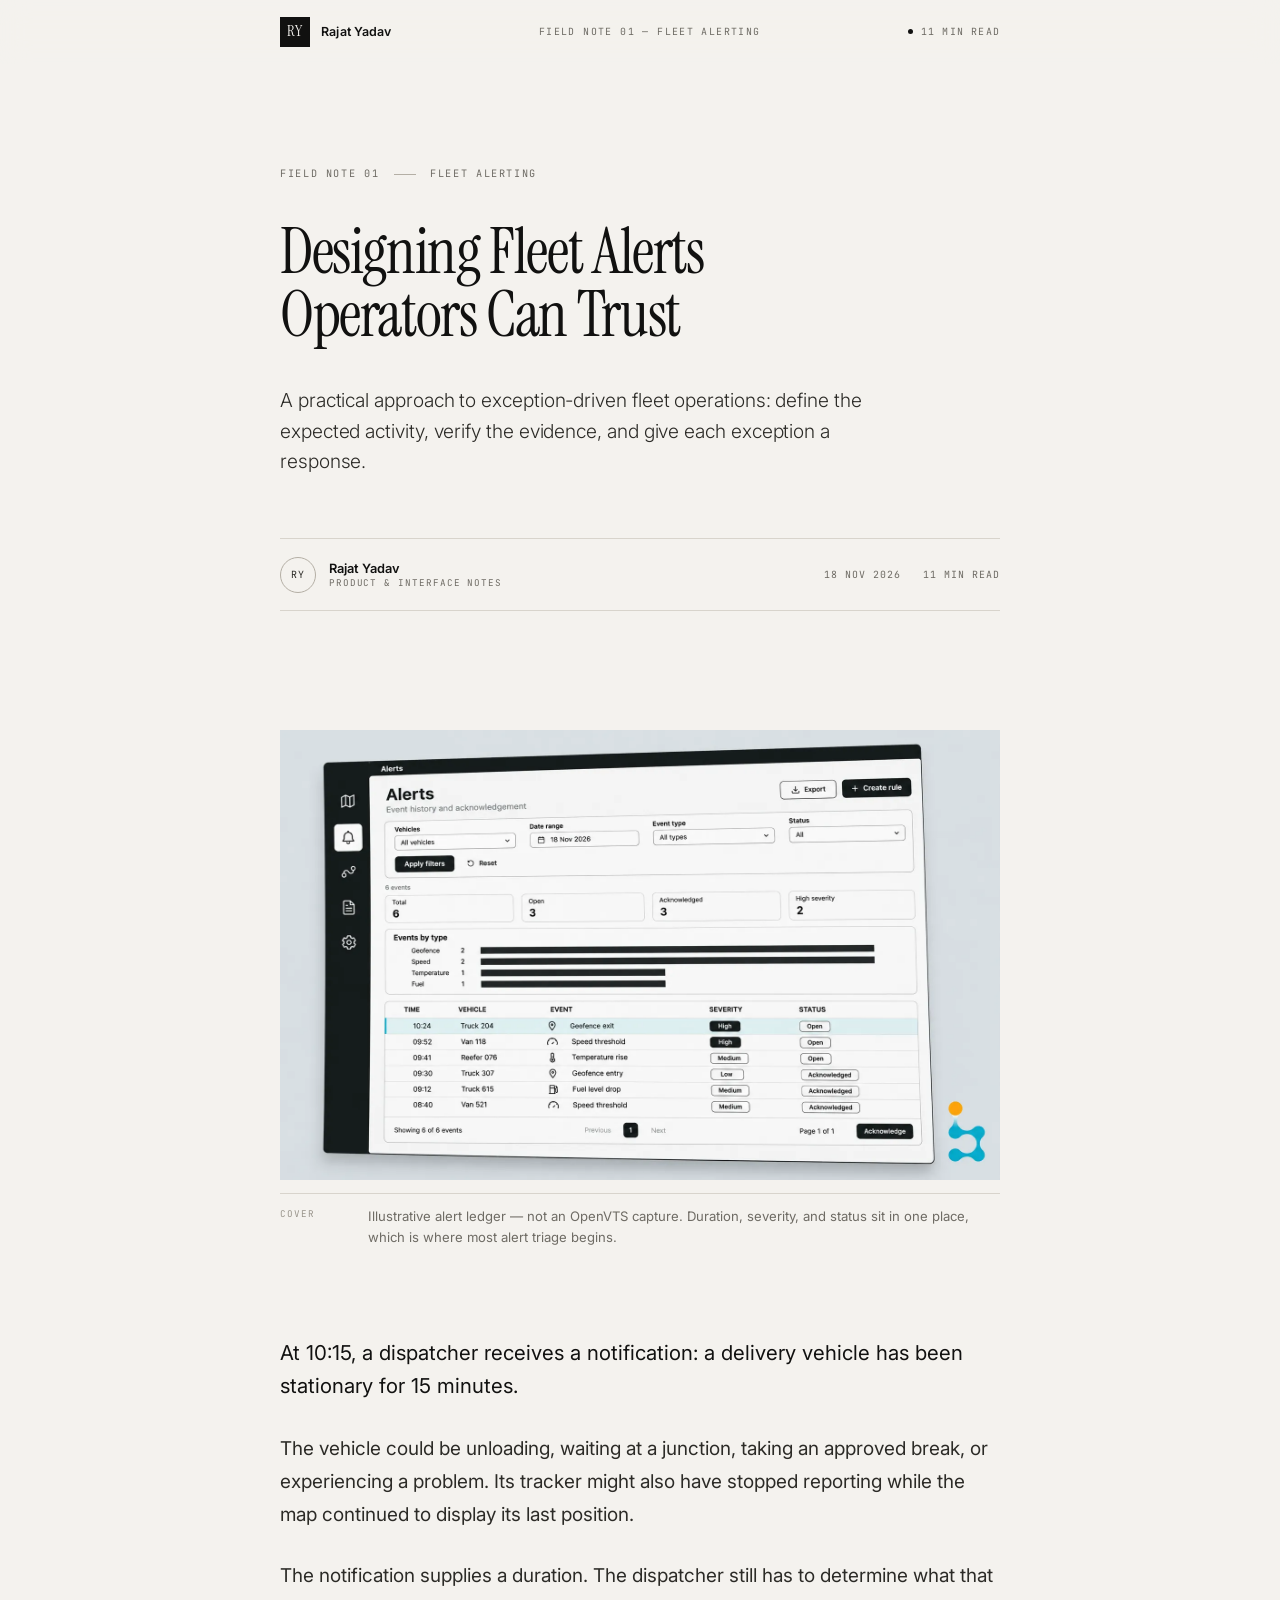
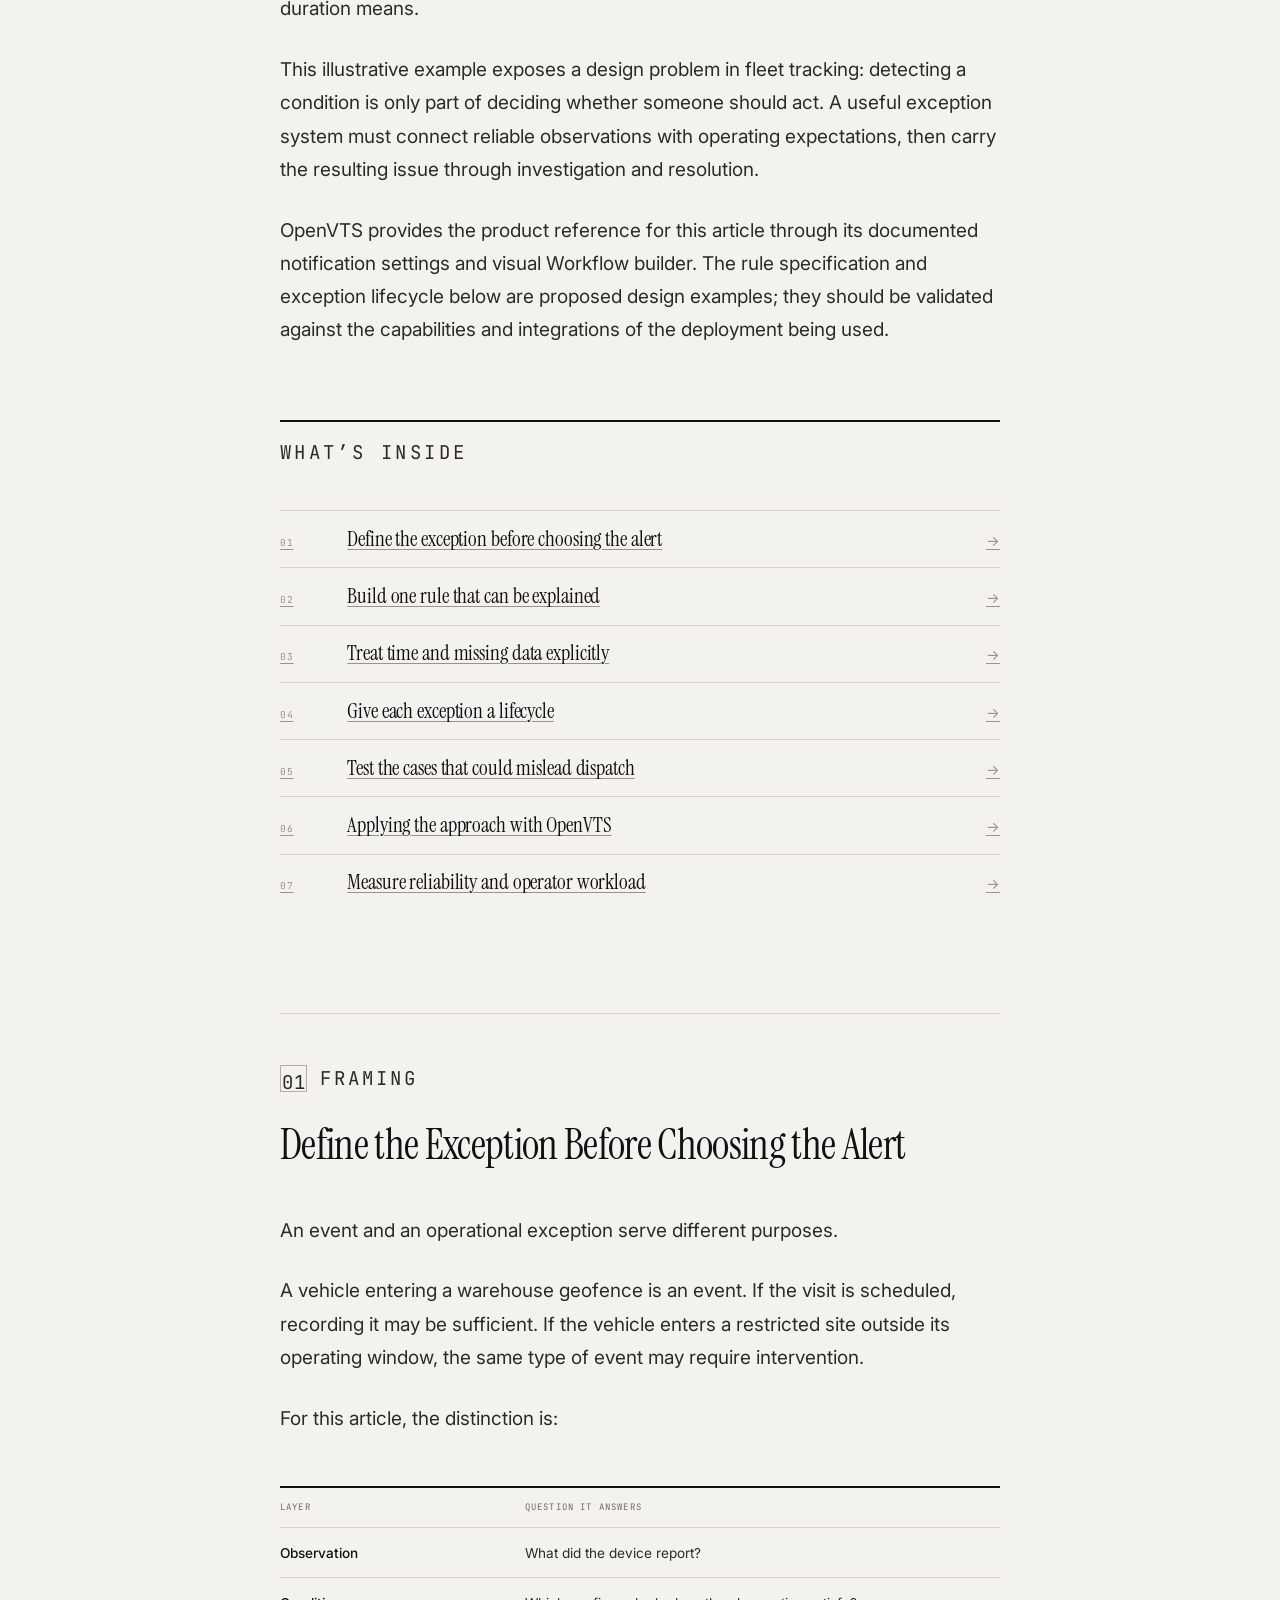
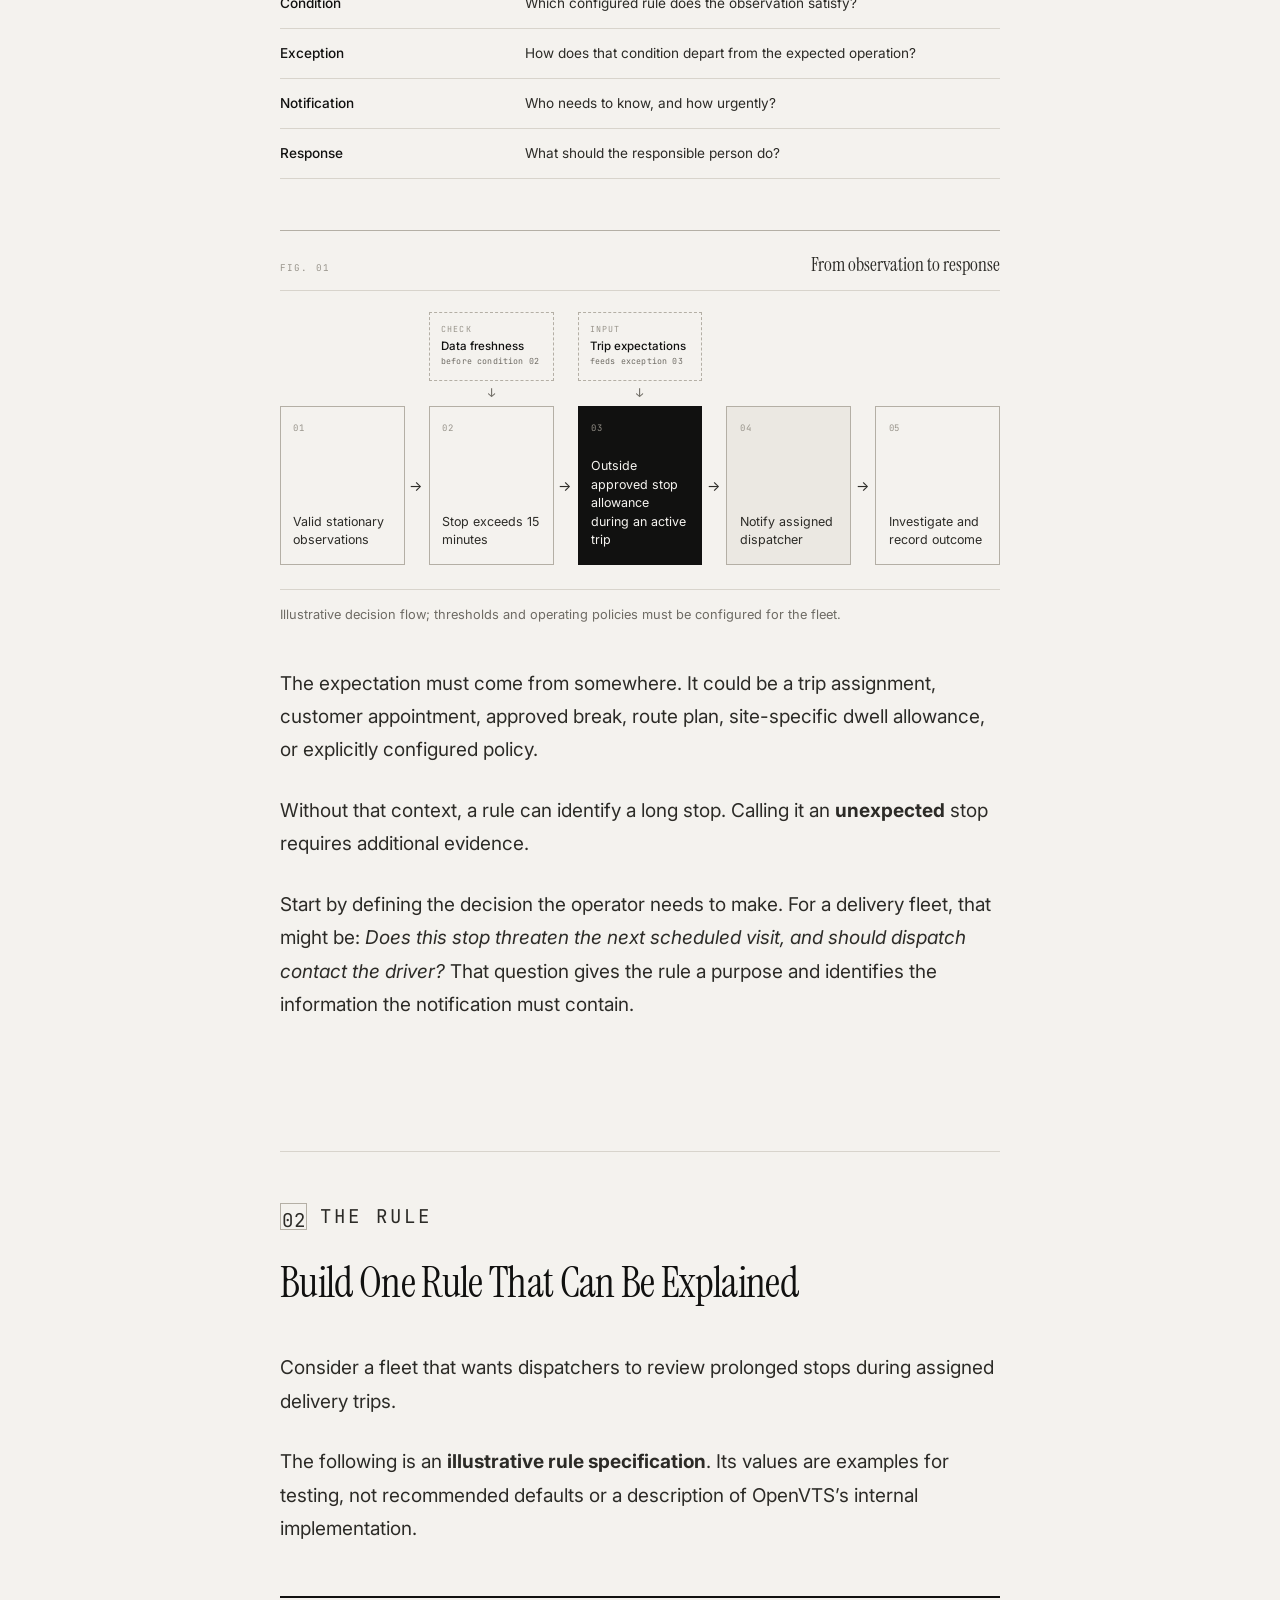
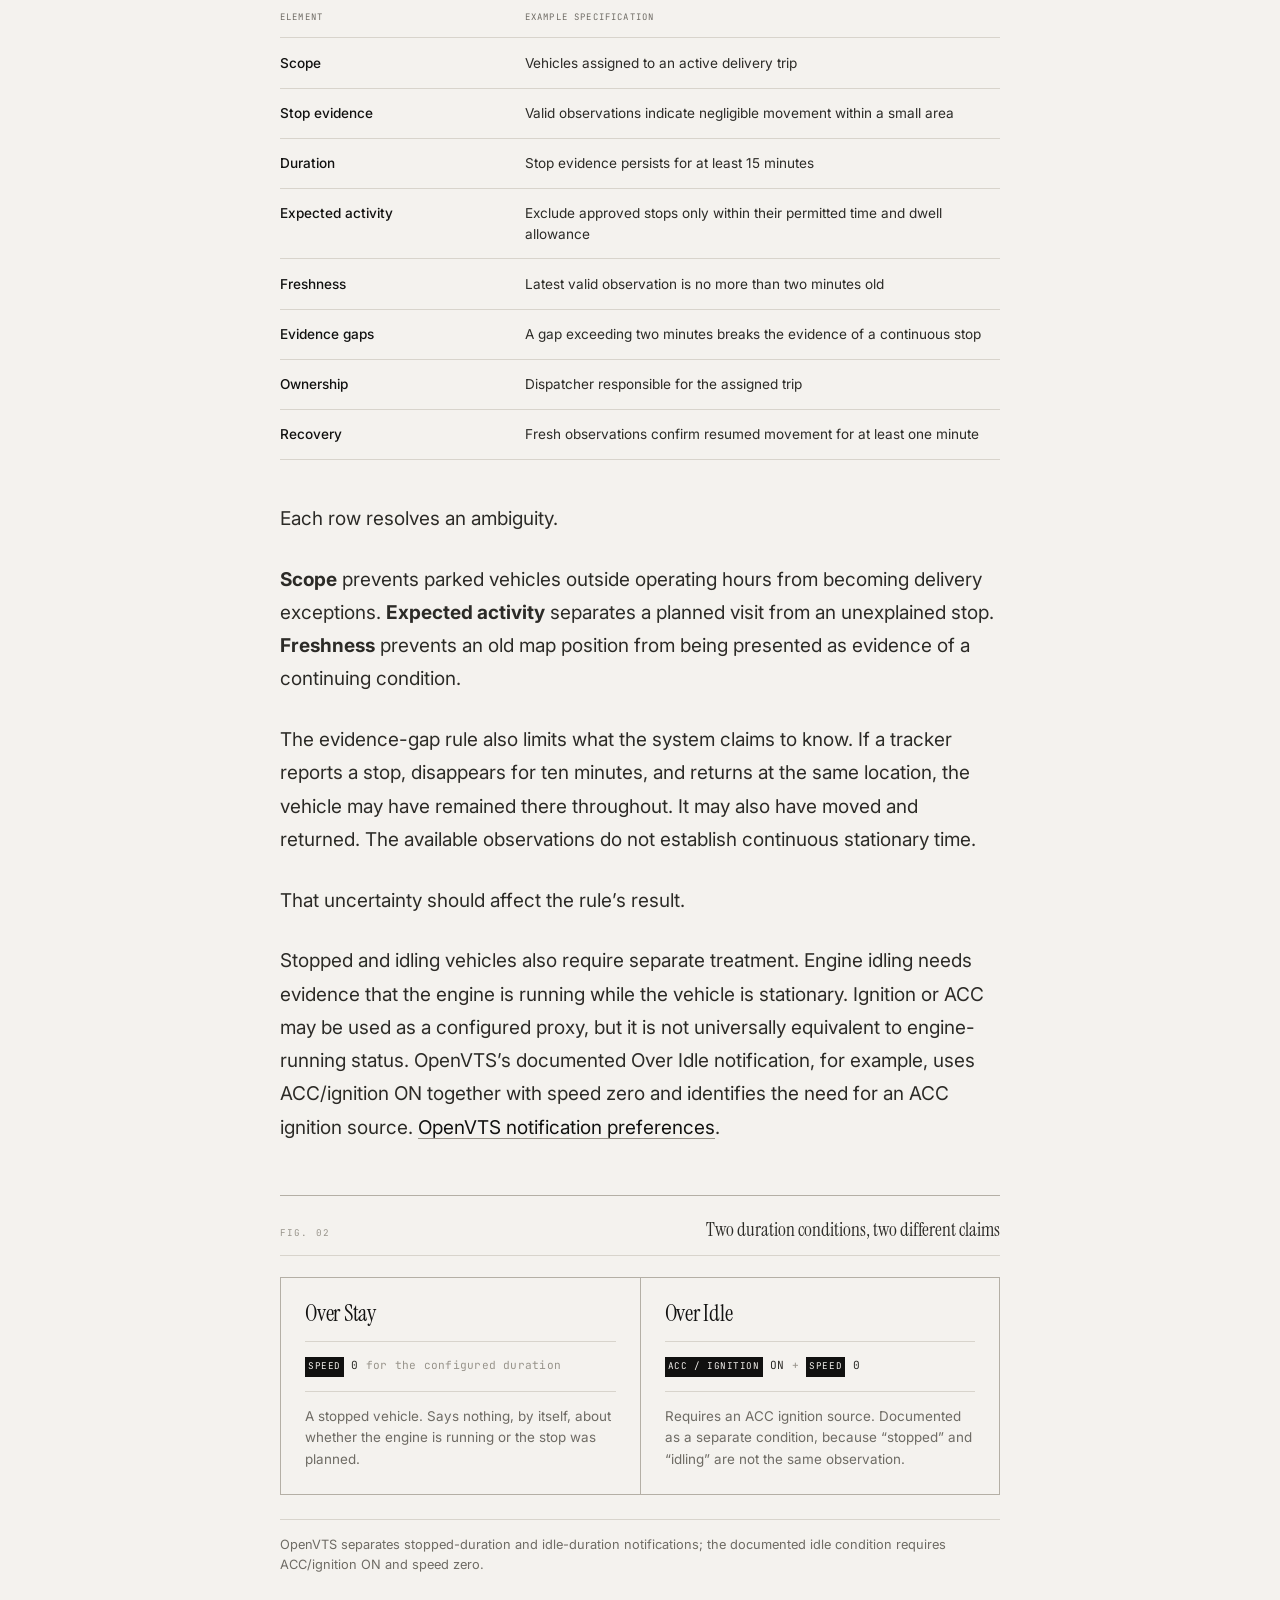
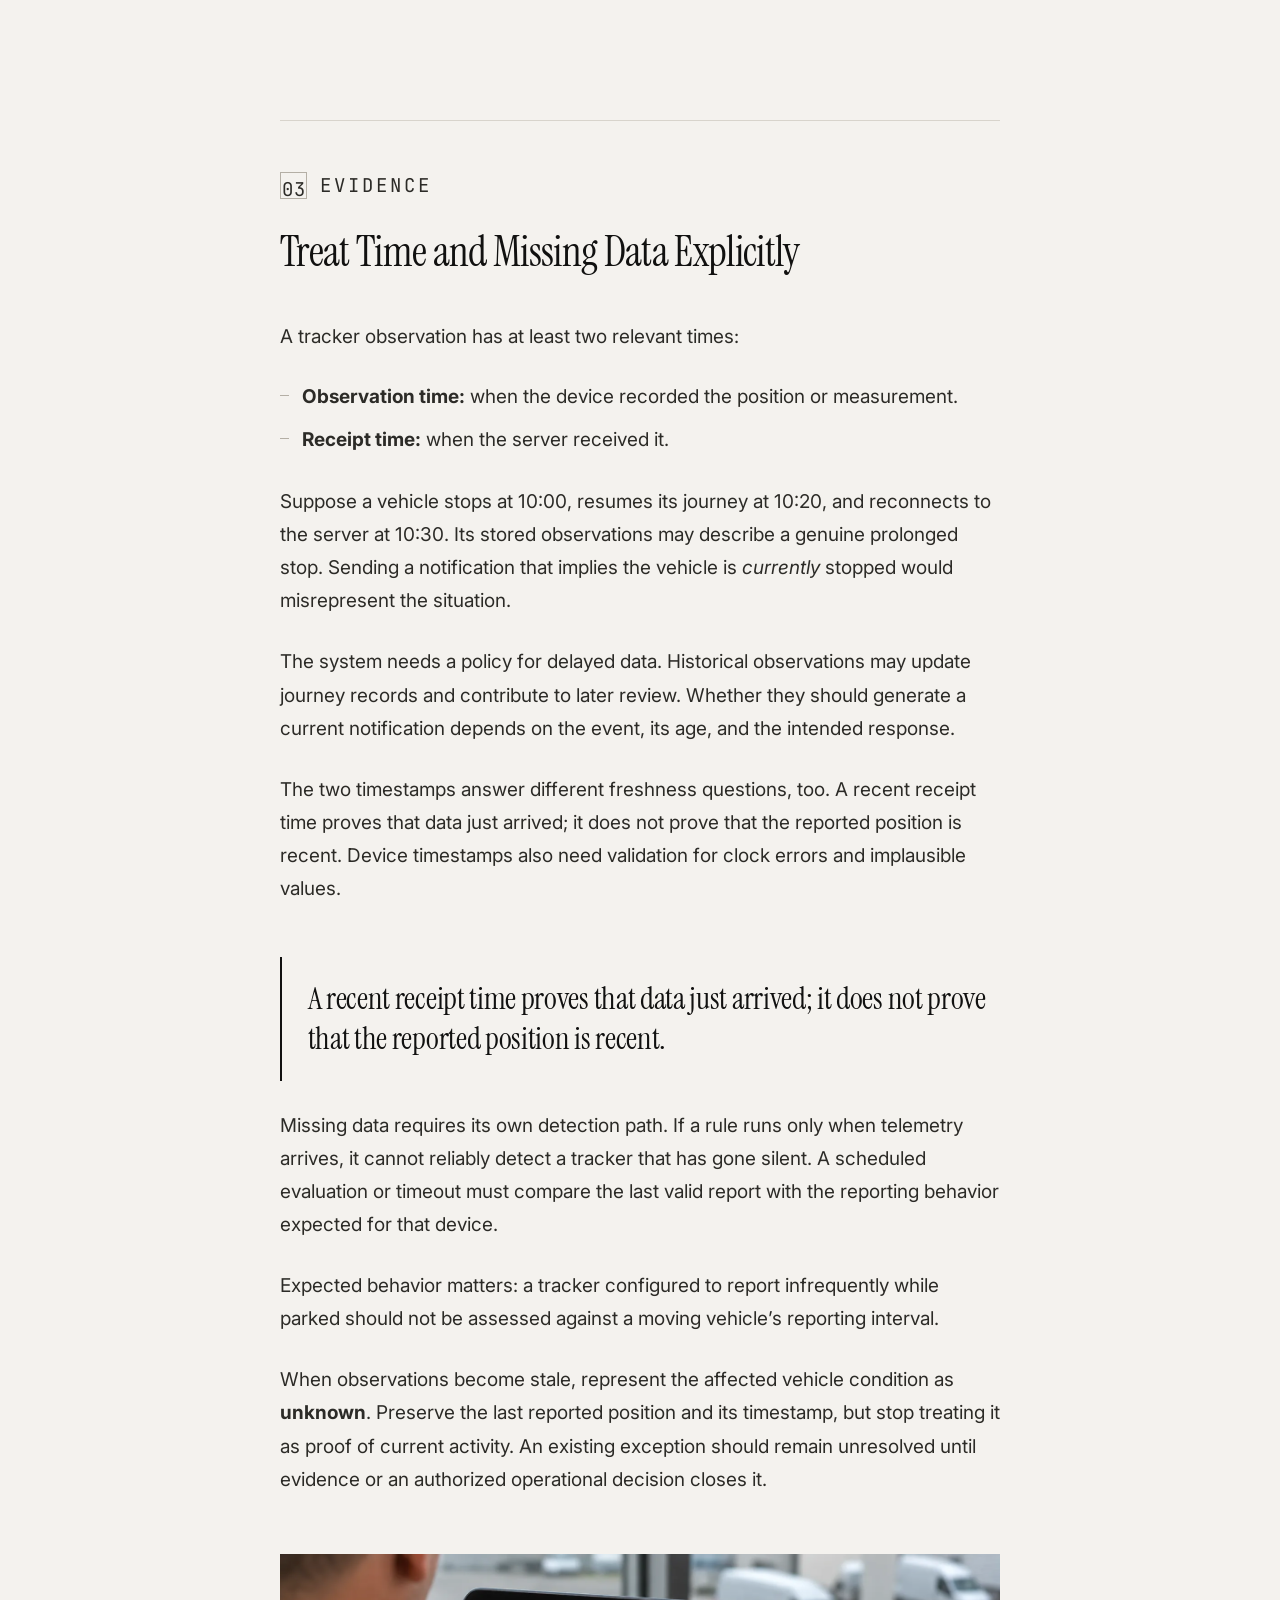
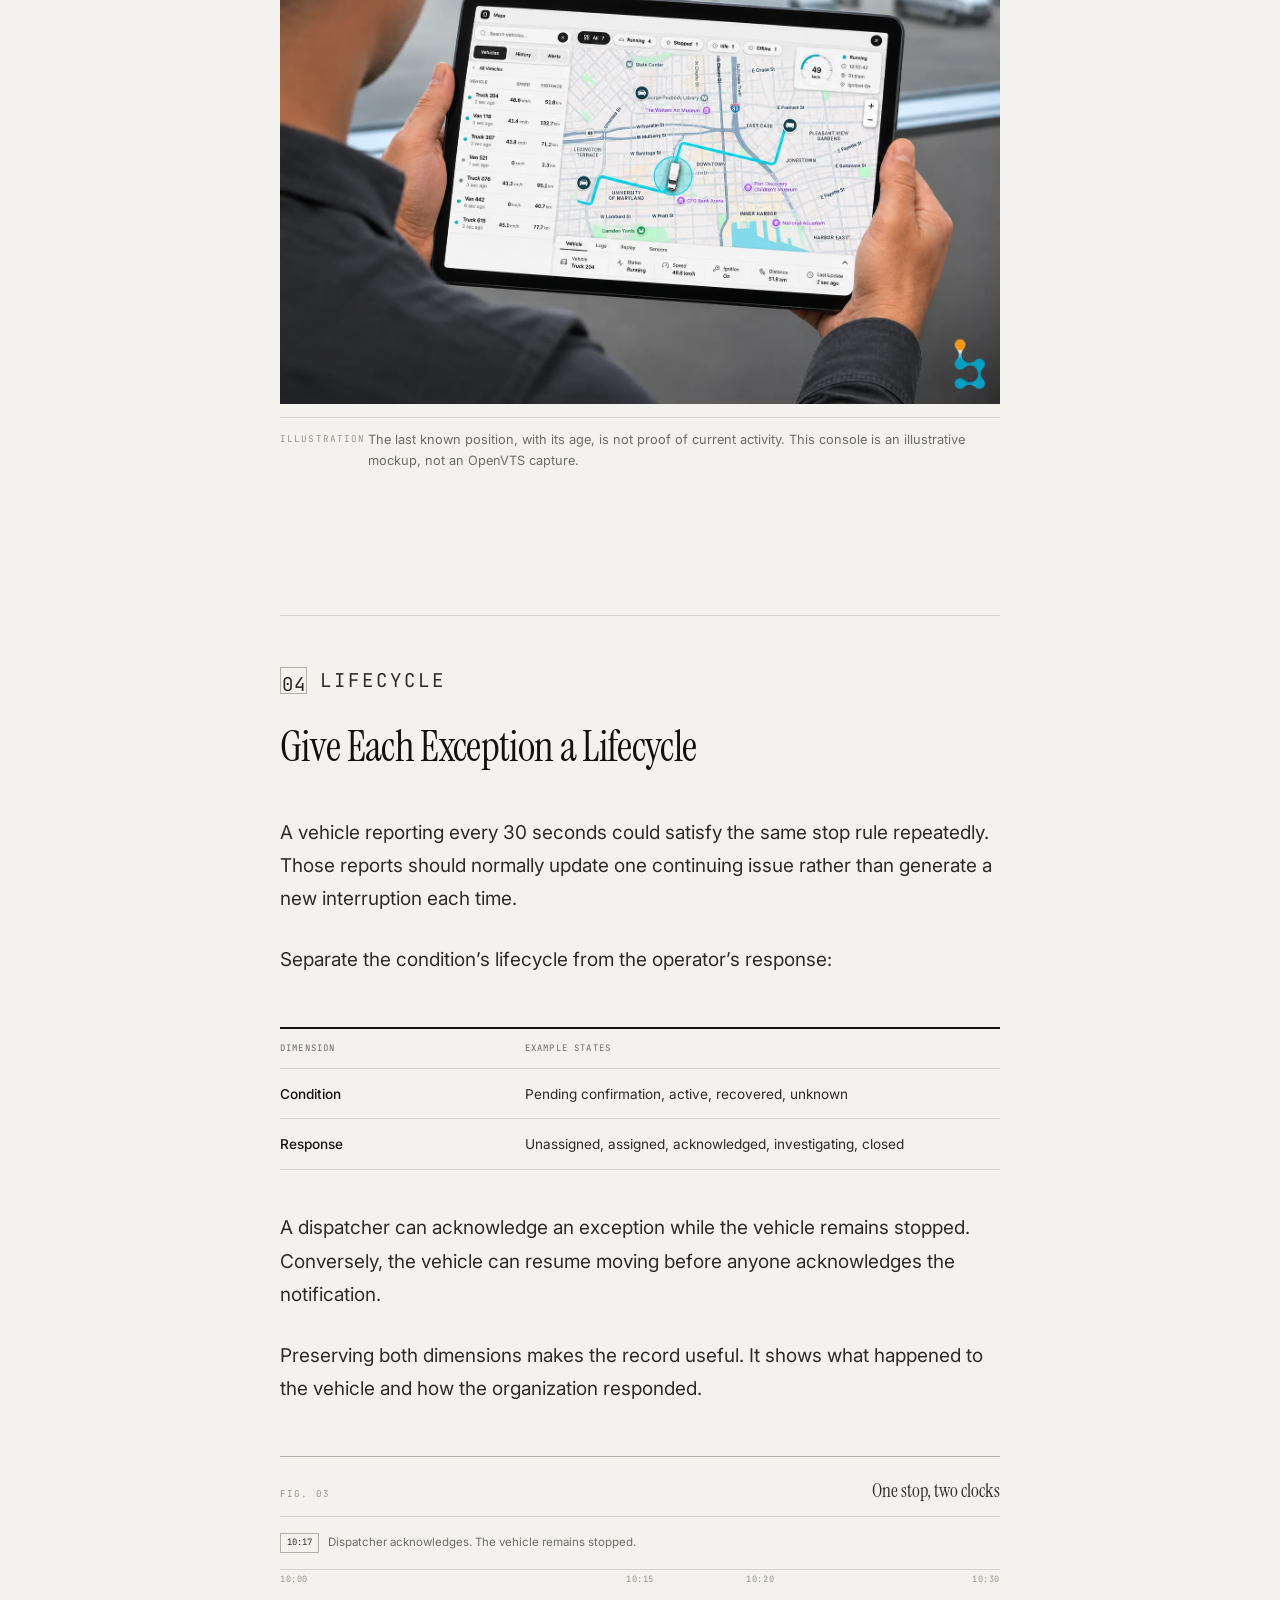
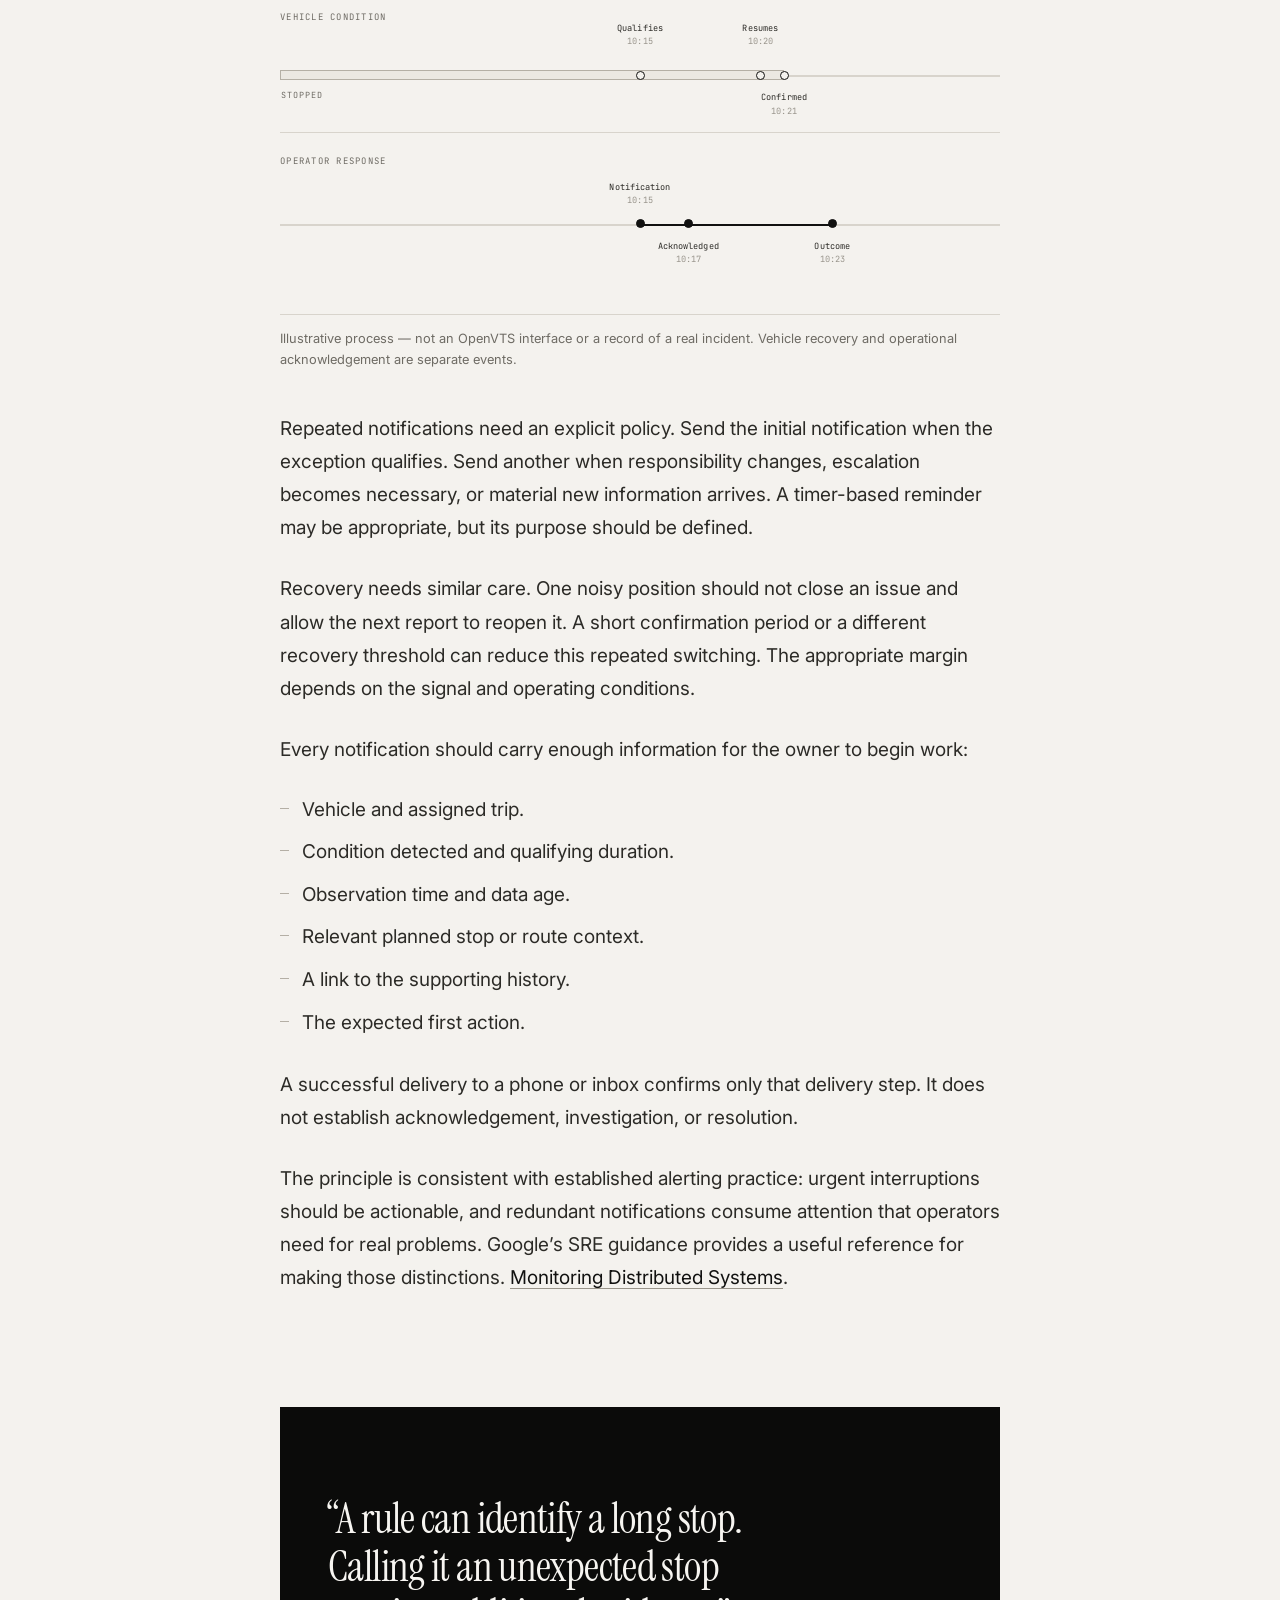
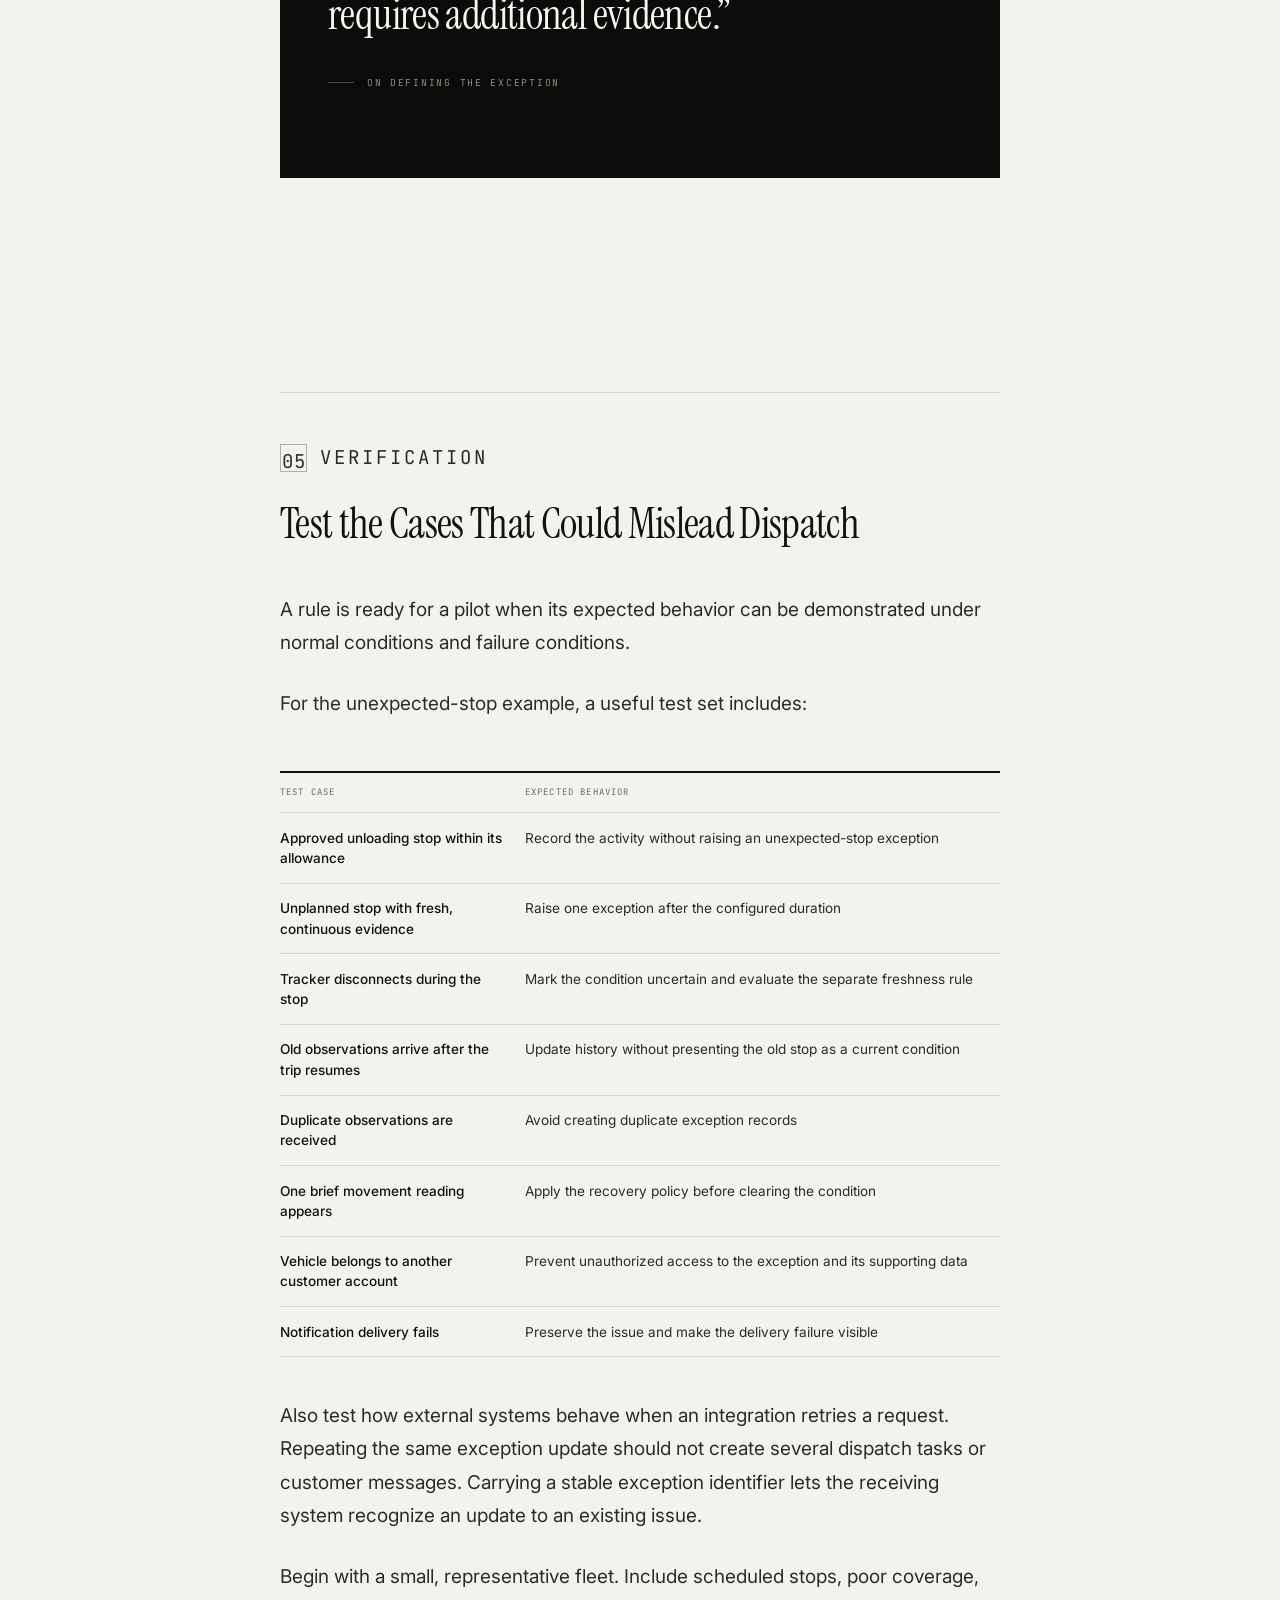
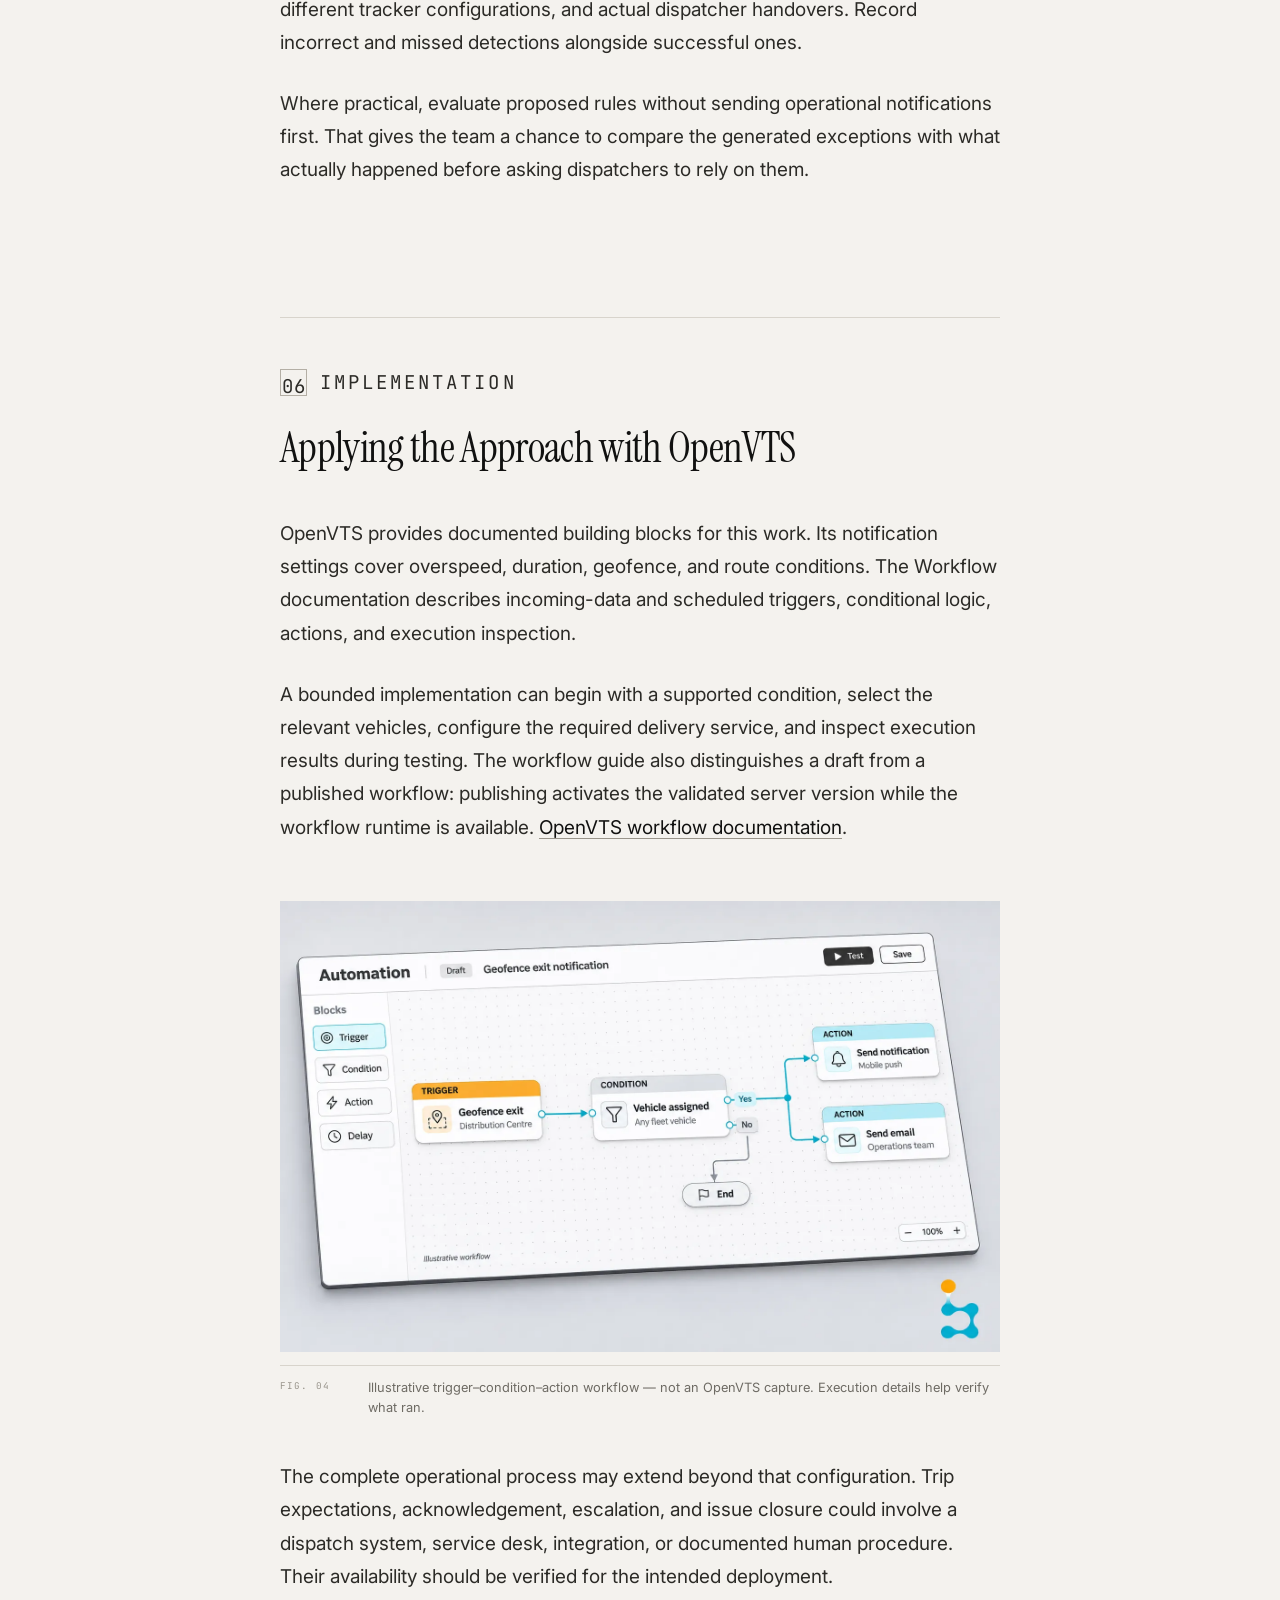
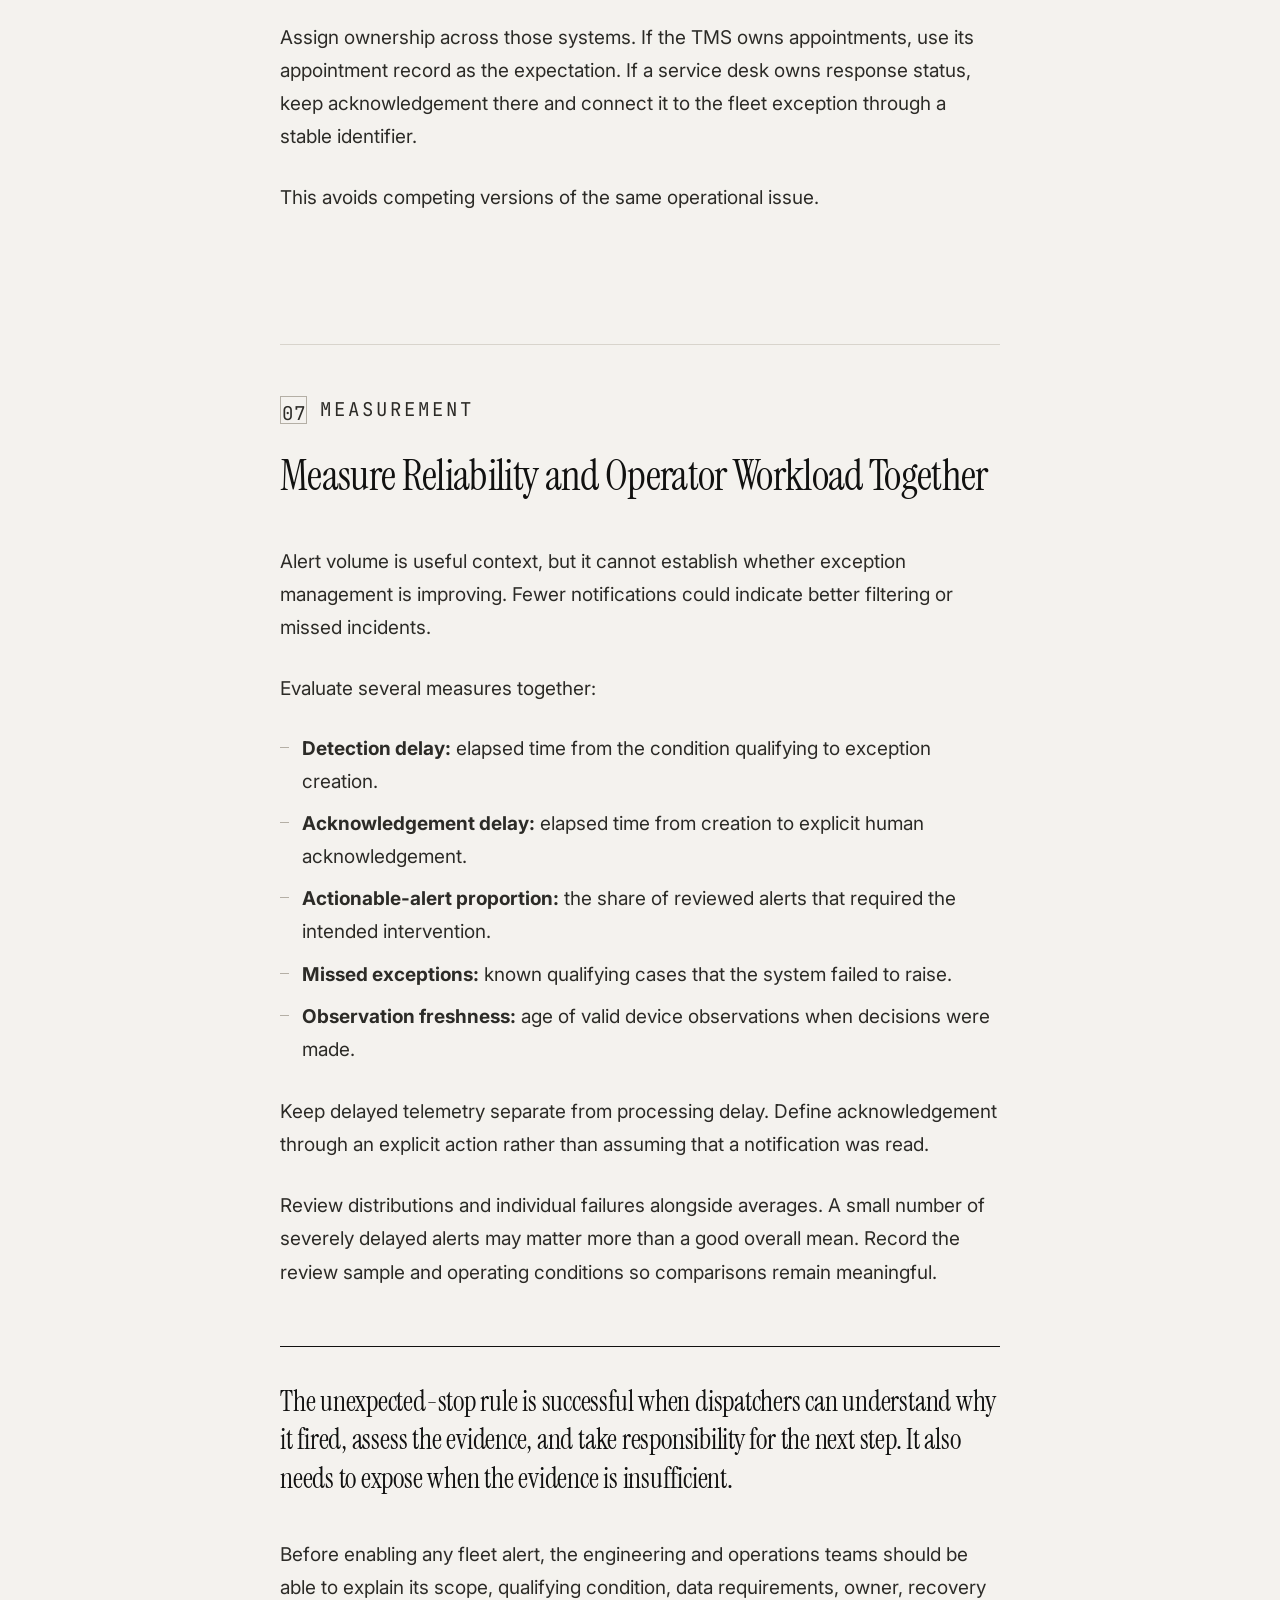
==== commit eb8c5706: "Refine article layout: single 720px column, static images, editorial type" ====
--- a/index.html
+++ b/index.html
@@ -3,25 +3,26 @@
 <head>
 <meta charset="utf-8">
 <meta name="viewport" content="width=device-width, initial-scale=1">
-<title>Every vehicle. One calm screen. — A field note on fleet operations</title>
-<meta name="description" content="A field note on fleet software that hides its complexity: one live map, geofences that announce themselves, trip replay, reports, alerts, and automations that do the watching for you.">
+<title>Designing Fleet Alerts Operators Can Trust — Rajat Yadav</title>
+<meta name="description" content="A practical approach to exception-driven fleet operations: define the expected activity, verify the evidence, and give each exception a response.">
 <link rel="canonical" href="https://hell1213.github.io/">
 <meta name="theme-color" content="#f4f2ee">
 <meta name="author" content="Rajat Yadav">
 
 <meta property="og:type" content="article">
 <meta property="og:site_name" content="Rajat Yadav — Field Notes">
-<meta property="og:title" content="Every vehicle. One calm screen.">
-<meta property="og:description" content="Seven surfaces of a modern fleet console, and the design decisions that keep them quiet.">
+<meta property="og:title" content="Designing Fleet Alerts Operators Can Trust">
+<meta property="og:description" content="Define the expected activity, verify the evidence, and give each exception a response.">
 <meta property="og:url" content="https://hell1213.github.io/">
 <meta property="og:image" content="https://hell1213.github.io/assets/img/og.jpg">
 <meta property="og:image:width" content="1200">
 <meta property="og:image:height" content="630">
 <meta property="article:published_time" content="2026-11-18">
 <meta property="article:author" content="Rajat Yadav">
+<meta property="article:section" content="Fleet operations">
 <meta name="twitter:card" content="summary_large_image">
-<meta name="twitter:title" content="Every vehicle. One calm screen.">
-<meta name="twitter:description" content="Seven surfaces of a modern fleet console, and the design decisions that keep them quiet.">
+<meta name="twitter:title" content="Designing Fleet Alerts Operators Can Trust">
+<meta name="twitter:description" content="Define the expected activity, verify the evidence, and give each exception a response.">
 <meta name="twitter:image" content="https://hell1213.github.io/assets/img/og.jpg">
 
 <link rel="icon" href="assets/favicon.svg" type="image/svg+xml">
@@ -35,8 +36,8 @@
 {
   "@context": "https://schema.org",
   "@type": "Article",
-  "headline": "Every vehicle. One calm screen.",
-  "description": "Seven surfaces of a modern fleet console, and the design decisions that keep them quiet.",
+  "headline": "Designing Fleet Alerts Operators Can Trust",
+  "description": "A practical approach to exception-driven fleet operations: define the expected activity, verify the evidence, and give each exception a response.",
   "image": "https://hell1213.github.io/assets/img/og.jpg",
   "datePublished": "2026-11-18",
   "dateModified": "2026-11-18",
@@ -55,17 +56,17 @@
     <span class="brand-mark">RY</span>
     <span class="brand-name">Rajat Yadav</span>
   </a>
-  <span class="head-note">Field Note 01 — Fleet Operations</span>
-  <span class="head-meta"><span class="live-dot" aria-hidden="true"></span>8 min read</span>
+  <span class="head-note">Field Note 01 — Fleet alerting</span>
+  <span class="head-meta"><span class="live-dot" aria-hidden="true"></span><span id="readTime">11 min read</span></span>
 </header>
 
 <main id="main">
 <article>
 
   <header class="hero wrap" id="top">
-    <p class="kicker"><span>Field Note 01</span><span>Fleet operations</span></p>
-    <h1>Every vehicle.<br>One calm screen.</h1>
-    <p class="deck">Fleet software usually adds noise. The better version subtracts it — one live map, boundaries that announce themselves, and a day you can replay like a film.</p>
+    <p class="kicker"><span>Field Note 01</span><span>Fleet alerting</span></p>
+    <h1 class="h1--long">Designing Fleet Alerts<br>Operators Can Trust</h1>
+    <p class="deck">A practical approach to exception-driven fleet operations: define the expected activity, verify the evidence, and give each exception a response.</p>
     <div class="byline">
       <div class="byline-author">
         <span class="avatar" aria-hidden="true">RY</span>
@@ -76,205 +77,332 @@
       </div>
       <div class="byline-meta">
         <time datetime="2026-11-18">18 Nov 2026</time>
-        <span>8 min read</span>
+        <span>11 min read</span>
       </div>
     </div>
   </header>
 
   <div class="article-body">
     <figure class="hero-figure reveal">
-      <button class="shot" type="button" data-full="assets/img/live-tracking.jpg" data-caption="Fig. 01 — The live console: the fleet on the left, the world on the right, and one selected vehicle held in focus." aria-label="Open figure 1 larger">
+      <button class="shot" type="button" data-full="assets/img/alerts.jpg" data-caption="Illustrative alert ledger — not an OpenVTS capture. Duration, severity, and status sit in one place, which is where most alert triage begins." aria-label="Open the cover image larger">
         <picture>
-          <source srcset="assets/img/live-tracking.webp" type="image/webp">
-          <img src="assets/img/live-tracking.jpg" width="1585" height="992" alt="A fleet manager holds a tablet showing a live map of a city with vehicle markers, a vehicle list with speeds, and a detail strip for Truck 204." fetchpriority="high">
+          <source srcset="assets/img/alerts.webp" type="image/webp">
+          <img src="assets/img/alerts.jpg" width="1586" height="992" alt="An alert console showing an event ledger with severity badges, acknowledgement status, and a summary of open and high-severity events." fetchpriority="high">
         </picture>
-        <span class="zoom-hint" aria-hidden="true">View full size</span>
       </button>
-      <figcaption><span class="fig-no">Fig. 01</span><span>The live console: the fleet on the left, the world on the right, and one selected vehicle held in focus.</span></figcaption>
+      <figcaption><span class="fig-no">Cover</span><span>Illustrative alert ledger — not an OpenVTS capture. Duration, severity, and status sit in one place, which is where most alert triage begins.</span></figcaption>
     </figure>
 
     <section class="intro">
-      <p class="lead">Most fleet software is built on a quiet assumption: that the operator needs more. More panels, more pings, more numbers per square inch. Then a dispatcher opens the screen at 7:40 in the morning, fifteen trucks are already late, and the extra information becomes another job.</p>
-      <p>The console in this field note starts from the opposite direction. It assumes the answer should be visible before the question is finished. Where is everything? What changed? What needs a human? Seven surfaces, each doing one job, arranged so the next action is obvious.</p>
-
-      <nav class="contents" aria-label="What's inside">
-        <p class="contents-title">What's inside</p>
+      <p class="lead">At 10:15, a dispatcher receives a notification: a delivery vehicle has been stationary for 15 minutes.</p>
+      <p>The vehicle could be unloading, waiting at a junction, taking an approved break, or experiencing a problem. Its tracker might also have stopped reporting while the map continued to display its last position.</p>
+      <p>The notification supplies a duration. The dispatcher still has to determine what that duration means.</p>
+      <p>This illustrative example exposes a design problem in fleet tracking: detecting a condition is only part of deciding whether someone should act. A useful exception system must connect reliable observations with operating expectations, then carry the resulting issue through investigation and resolution.</p>
+      <p>OpenVTS provides the product reference for this article through its documented notification settings and visual Workflow builder. The rule specification and exception lifecycle below are proposed design examples; they should be validated against the capabilities and integrations of the deployment being used.</p>
+
+      <nav class="contents" aria-label="What’s inside">
+        <p class="contents-title">What’s inside</p>
         <ol>
-          <li><a href="#map"><span class="c-no">01</span><span class="c-title">One map, and nothing else asking for attention</span><span class="c-arrow" aria-hidden="true">→</span></a></li>
-          <li><a href="#zones"><span class="c-no">02</span><span class="c-title">Boundaries that do the watching</span><span class="c-arrow" aria-hidden="true">→</span></a></li>
-          <li><a href="#history"><span class="c-no">03</span><span class="c-title">Yesterday, replayed</span><span class="c-arrow" aria-hidden="true">→</span></a></li>
-          <li><a href="#reports"><span class="c-no">04</span><span class="c-title">The week, on one page</span><span class="c-arrow" aria-hidden="true">→</span></a></li>
-          <li><a href="#alerts"><span class="c-no">05</span><span class="c-title">Alerts that earn their place</span><span class="c-arrow" aria-hidden="true">→</span></a></li>
-          <li><a href="#automations"><span class="c-no">06</span><span class="c-title">The workflow that runs itself</span><span class="c-arrow" aria-hidden="true">→</span></a></li>
-          <li><a href="#mobile"><span class="c-no">07</span><span class="c-title">The office in a pocket</span><span class="c-arrow" aria-hidden="true">→</span></a></li>
+          <li><a href="#define"><span class="c-no">01</span><span class="c-title">Define the exception before choosing the alert</span><span class="c-arrow" aria-hidden="true">→</span></a></li>
+          <li><a href="#rule"><span class="c-no">02</span><span class="c-title">Build one rule that can be explained</span><span class="c-arrow" aria-hidden="true">→</span></a></li>
+          <li><a href="#time"><span class="c-no">03</span><span class="c-title">Treat time and missing data explicitly</span><span class="c-arrow" aria-hidden="true">→</span></a></li>
+          <li><a href="#lifecycle"><span class="c-no">04</span><span class="c-title">Give each exception a lifecycle</span><span class="c-arrow" aria-hidden="true">→</span></a></li>
+          <li><a href="#test"><span class="c-no">05</span><span class="c-title">Test the cases that could mislead dispatch</span><span class="c-arrow" aria-hidden="true">→</span></a></li>
+          <li><a href="#apply"><span class="c-no">06</span><span class="c-title">Applying the approach with OpenVTS</span><span class="c-arrow" aria-hidden="true">→</span></a></li>
+          <li><a href="#measure"><span class="c-no">07</span><span class="c-title">Measure reliability and operator workload</span><span class="c-arrow" aria-hidden="true">→</span></a></li>
         </ol>
       </nav>
     </section>
 
-    <section class="section reveal" id="map">
-      <p class="sec-label"><span>01</span><span>Live tracking</span></p>
-      <h2>One map, and nothing else asking for attention</h2>
-      <p>A fleet map fails in two directions. Show too little and the dispatcher opens a spreadsheet. Show too much and the map becomes wallpaper — every vehicle equally loud, every number competing with the one beside it.</p>
-      <p>The cover image makes three decisions that keep the screen quiet. The list and the map share a single selection: choose a truck in the list and it becomes the only thing the map explains. Status is carried by a small set of state chips — running, stopped, idle, offline — rather than a rainbow of colours competing with the road. And freshness is always visible, because “2 sec ago” is a promise the screen has to keep.</p>
-      <p>The selected vehicle opens a strip along the bottom: status, speed, ignition, distance travelled, last update. Five facts, one destination — the phone call the dispatcher is about to make. Everything else about that vehicle, its trips and logs and sensors, is one tab away, not one glance away.</p>
+    <section class="section reveal" id="define">
+      <p class="sec-label"><span>01</span><span>Framing</span></p>
+      <h2>Define the Exception Before Choosing the Alert</h2>
+      <p>An event and an operational exception serve different purposes.</p>
+      <p>A vehicle entering a warehouse geofence is an event. If the visit is scheduled, recording it may be sufficient. If the vehicle enters a restricted site outside its operating window, the same type of event may require intervention.</p>
+      <p>For this article, the distinction is:</p>
+
+      <div class="table-wrap">
+        <table>
+          <thead><tr><th scope="col">Layer</th><th scope="col">Question it answers</th></tr></thead>
+          <tbody>
+            <tr><td>Observation</td><td>What did the device report?</td></tr>
+            <tr><td>Condition</td><td>Which configured rule does the observation satisfy?</td></tr>
+            <tr><td>Exception</td><td>How does that condition depart from the expected operation?</td></tr>
+            <tr><td>Notification</td><td>Who needs to know, and how urgently?</td></tr>
+            <tr><td>Response</td><td>What should the responsible person do?</td></tr>
+          </tbody>
+        </table>
+      </div>
+
+      <figure class="diagram reveal">
+        <div class="diagram-head">
+          <span class="fig-no">Fig. 01</span>
+          <span class="diagram-title">From observation to response</span>
+        </div>
+        <div class="flow-gates" aria-hidden="true">
+          <div class="gate gate--2"><span class="gate-k">Check</span><span class="gate-t">Data freshness</span><span class="gate-note">before condition 02</span></div>
+          <div class="gate gate--3"><span class="gate-k">Input</span><span class="gate-t">Trip expectations</span><span class="gate-note">feeds exception 03</span></div>
+        </div>
+        <ol class="flow" aria-label="Five stages from valid stationary observations to an investigated outcome">
+          <li><span class="n">01</span><p>Valid stationary observations</p></li>
+          <li><span class="n">02</span><p>Stop exceeds 15 minutes</p></li>
+          <li class="is-key"><span class="n">03</span><p>Outside approved stop allowance during an active trip</p></li>
+          <li class="is-notify"><span class="n">04</span><p>Notify assigned dispatcher</p></li>
+          <li><span class="n">05</span><p>Investigate and record outcome</p></li>
+        </ol>
+        <figcaption><span>Illustrative decision flow; thresholds and operating policies must be configured for the fleet.</span></figcaption>
+      </figure>
+
+      <p>The expectation must come from somewhere. It could be a trip assignment, customer appointment, approved break, route plan, site-specific dwell allowance, or explicitly configured policy.</p>
+      <p>Without that context, a rule can identify a long stop. Calling it an <strong>unexpected</strong> stop requires additional evidence.</p>
+      <p>Start by defining the decision the operator needs to make. For a delivery fleet, that might be: <em>Does this stop threaten the next scheduled visit, and should dispatch contact the driver?</em> That question gives the rule a purpose and identifies the information the notification must contain.</p>
+    </section>
+
+    <section class="section reveal" id="rule">
+      <p class="sec-label"><span>02</span><span>The rule</span></p>
+      <h2>Build One Rule That Can Be Explained</h2>
+      <p>Consider a fleet that wants dispatchers to review prolonged stops during assigned delivery trips.</p>
+      <p>The following is an <strong>illustrative rule specification</strong>. Its values are examples for testing, not recommended defaults or a description of OpenVTS’s internal implementation.</p>
+
+      <div class="table-wrap">
+        <table>
+          <thead><tr><th scope="col">Element</th><th scope="col">Example specification</th></tr></thead>
+          <tbody>
+            <tr><td>Scope</td><td>Vehicles assigned to an active delivery trip</td></tr>
+            <tr><td>Stop evidence</td><td>Valid observations indicate negligible movement within a small area</td></tr>
+            <tr><td>Duration</td><td>Stop evidence persists for at least 15 minutes</td></tr>
+            <tr><td>Expected activity</td><td>Exclude approved stops only within their permitted time and dwell allowance</td></tr>
+            <tr><td>Freshness</td><td>Latest valid observation is no more than two minutes old</td></tr>
+            <tr><td>Evidence gaps</td><td>A gap exceeding two minutes breaks the evidence of a continuous stop</td></tr>
+            <tr><td>Ownership</td><td>Dispatcher responsible for the assigned trip</td></tr>
+            <tr><td>Recovery</td><td>Fresh observations confirm resumed movement for at least one minute</td></tr>
+          </tbody>
+        </table>
+      </div>
+
+      <p>Each row resolves an ambiguity.</p>
+      <p><strong>Scope</strong> prevents parked vehicles outside operating hours from becoming delivery exceptions. <strong>Expected activity</strong> separates a planned visit from an unexplained stop. <strong>Freshness</strong> prevents an old map position from being presented as evidence of a continuing condition.</p>
+      <p>The evidence-gap rule also limits what the system claims to know. If a tracker reports a stop, disappears for ten minutes, and returns at the same location, the vehicle may have remained there throughout. It may also have moved and returned. The available observations do not establish continuous stationary time.</p>
+      <p>That uncertainty should affect the rule’s result.</p>
+      <p>Stopped and idling vehicles also require separate treatment. Engine idling needs evidence that the engine is running while the vehicle is stationary. Ignition or ACC may be used as a configured proxy, but it is not universally equivalent to engine-running status. OpenVTS’s documented Over Idle notification, for example, uses ACC/ignition ON together with speed zero and identifies the need for an ACC ignition source. <a href="https://openvts.io/resources/documentation/user-guide/notification-preferences" target="_blank" rel="noopener">OpenVTS notification preferences</a>.</p>
+
+      <figure class="diagram reveal">
+        <div class="diagram-head">
+          <span class="fig-no">Fig. 02</span>
+          <span class="diagram-title">Two duration conditions, two different claims</span>
+        </div>
+        <div class="cond-grid">
+          <div class="cond">
+            <p class="cond-k">Over Stay</p>
+            <p class="cond-rule"><span class="cond-f">Speed</span> 0 <span class="cond-op">for the configured duration</span></p>
+            <p class="cond-desc">A stopped vehicle. Says nothing, by itself, about whether the engine is running or the stop was planned.</p>
+          </div>
+          <div class="cond">
+            <p class="cond-k">Over Idle</p>
+            <p class="cond-rule"><span class="cond-f">ACC / ignition</span> ON <span class="cond-op">+</span> <span class="cond-f">Speed</span> 0</p>
+            <p class="cond-desc">Requires an ACC ignition source. Documented as a separate condition, because “stopped” and “idling” are not the same observation.</p>
+          </div>
+        </div>
+        <figcaption><span>OpenVTS separates stopped-duration and idle-duration notifications; the documented idle condition requires ACC/ignition ON and speed zero.</span></figcaption>
+      </figure>
+    </section>
+
+    <section class="section reveal" id="time">
+      <p class="sec-label"><span>03</span><span>Evidence</span></p>
+      <h2>Treat Time and Missing Data Explicitly</h2>
+      <p>A tracker observation has at least two relevant times:</p>
+      <ul>
+        <li><strong>Observation time:</strong> when the device recorded the position or measurement.</li>
+        <li><strong>Receipt time:</strong> when the server received it.</li>
+      </ul>
+      <p>Suppose a vehicle stops at 10:00, resumes its journey at 10:20, and reconnects to the server at 10:30. Its stored observations may describe a genuine prolonged stop. Sending a notification that implies the vehicle is <em>currently</em> stopped would misrepresent the situation.</p>
+      <p>The system needs a policy for delayed data. Historical observations may update journey records and contribute to later review. Whether they should generate a current notification depends on the event, its age, and the intended response.</p>
+      <p>The two timestamps answer different freshness questions, too. A recent receipt time proves that data just arrived; it does not prove that the reported position is recent. Device timestamps also need validation for clock errors and implausible values.</p>
 
       <blockquote class="pull">
-        <p>The map is doing its job when nobody has to ask where anything is.</p>
+        <p>A recent receipt time proves that data just arrived; it does not prove that the reported position is recent.</p>
       </blockquote>
-    </section>
-
-    <section class="section reveal" id="zones">
-      <p class="sec-label"><span>02</span><span>Geofencing</span></p>
-      <h2>Boundaries that do the watching</h2>
-      <p>A geofence turns geography into an event. Draw a polygon once — a distribution centre, a customer’s yard, a restricted road — and the system will tell you when a vehicle enters or leaves it.</p>
-      <p>The temptation is to draw fifty. Each zone is easy to add and hard to retire, and every zone can produce two alerts. The discipline is to keep zones in the language of the operation: depots, customer sites, places where a vehicle should not be after dark. Two toggles per zone, entry and exit, and nothing else demanding attention.</p>
-      <p>The console treats a zone crossing as a small, legible fact: <em>vehicle entered zone, Truck 204, Distribution Centre, 10:24.</em> No coordinates, no polygon maths — just the thing an operator would have said out loud.</p>
-      <p>Used well, geofences replace a category of phone calls. Did the truck arrive? Did it leave? Was anyone at the site after hours? Used badly, they replace silence with noise. The difference is rarely the technology; it is how many zones someone drew in the first week.</p>
+
+      <p>Missing data requires its own detection path. If a rule runs only when telemetry arrives, it cannot reliably detect a tracker that has gone silent. A scheduled evaluation or timeout must compare the last valid report with the reporting behavior expected for that device.</p>
+      <p>Expected behavior matters: a tracker configured to report infrequently while parked should not be assessed against a moving vehicle’s reporting interval.</p>
+      <p>When observations become stale, represent the affected vehicle condition as <strong>unknown</strong>. Preserve the last reported position and its timestamp, but stop treating it as proof of current activity. An existing exception should remain unresolved until evidence or an authorized operational decision closes it.</p>
 
       <figure class="figure reveal">
-        <button class="shot" type="button" data-full="assets/img/geofencing.jpg" data-caption="Fig. 02 — Zones are drawn once and named in the operator’s language. Entry and exit are the only rules on the panel." aria-label="Open figure 2 larger">
+        <button class="shot" type="button" data-full="assets/img/live-tracking.jpg" data-caption="Illustration — the last known position, with its age, is not proof of current activity." aria-label="Open the live map illustration larger">
           <picture>
-            <source srcset="assets/img/geofencing.webp" type="image/webp">
-            <img src="assets/img/geofencing.jpg" width="1585" height="992" alt="Geofencing screen with a searchable zone list, a map polygon around a Distribution Centre, and zone rules for entry and exit." loading="lazy">
+            <source srcset="assets/img/live-tracking.webp" type="image/webp">
+            <img src="assets/img/live-tracking.jpg" width="1585" height="992" alt="A fleet manager holds a tablet showing a live city map with vehicle markers, a vehicle list with speeds and last-update times, and a selected vehicle detail strip." loading="lazy">
           </picture>
-          <span class="zoom-hint" aria-hidden="true">View full size</span>
         </button>
-        <figcaption><span class="fig-no">Fig. 02</span><span>Zones are drawn once and named in the operator’s language. Entry and exit are the only rules on the panel.</span></figcaption>
+        <figcaption><span class="fig-no">Illustration</span><span>The last known position, with its age, is not proof of current activity. This console is an illustrative mockup, not an OpenVTS capture.</span></figcaption>
       </figure>
     </section>
 
-    <section class="section reveal" id="history">
-      <p class="sec-label"><span>03</span><span>Trip history</span></p>
-      <h2>Yesterday, replayed</h2>
-      <p>Live answers “where”. History answers “what happened”, and the two should never share a queue.</p>
-      <p>Trip history reads like a logbook: every trip with a start, an end, a distance, a duration, and a stop count. Select one and the map redraws the route between two pins; a summary gives distance, driving time, stopped time, and maximum speed. A scrubber lets the day move under your thumb instead of arriving all at once.</p>
-      <p>This is the surface that settles arguments. A customer says the delivery never came; the route says it did, at 10:42, and stopped for eleven minutes. A driver says a route is impossible in the allotted time; the trip says it takes two hours and one minute on a Tuesday. An insurer asks what happened in the ninety seconds before an incident; the timeline answers without guesswork.</p>
-      <p>Good history is browsable, not queryable. The operator should be able to find the day, find the vehicle, and press play — without composing a report to ask a question.</p>
-
-      <figure class="figure reveal">
-        <button class="shot" type="button" data-full="assets/img/trip-history.jpg" data-caption="Fig. 03 — A day as a list, a route on the map, and a summary of distance, driving, stopped time, and top speed." aria-label="Open figure 3 larger">
-          <picture>
-            <source srcset="assets/img/trip-history.webp" type="image/webp">
-            <img src="assets/img/trip-history.jpg" width="1568" height="1003" alt="Trip history screen for Van 204 showing a highlighted route on a city map, a selected trip summary, a trip table with distances and durations, and a timeline scrubber." loading="lazy">
-          </picture>
-          <span class="zoom-hint" aria-hidden="true">View full size</span>
-        </button>
-        <figcaption><span class="fig-no">Fig. 03</span><span>A day as a list, a route on the map, and a summary of distance, driving, stopped time, and top speed.</span></figcaption>
+    <section class="section reveal" id="lifecycle">
+      <p class="sec-label"><span>04</span><span>Lifecycle</span></p>
+      <h2>Give Each Exception a Lifecycle</h2>
+      <p>A vehicle reporting every 30 seconds could satisfy the same stop rule repeatedly. Those reports should normally update one continuing issue rather than generate a new interruption each time.</p>
+      <p>Separate the condition’s lifecycle from the operator’s response:</p>
+
+      <div class="table-wrap">
+        <table>
+          <thead><tr><th scope="col">Dimension</th><th scope="col">Example states</th></tr></thead>
+          <tbody>
+            <tr><td>Condition</td><td>Pending confirmation, active, recovered, unknown</td></tr>
+            <tr><td>Response</td><td>Unassigned, assigned, acknowledged, investigating, closed</td></tr>
+          </tbody>
+        </table>
+      </div>
+
+      <p>A dispatcher can acknowledge an exception while the vehicle remains stopped. Conversely, the vehicle can resume moving before anyone acknowledges the notification.</p>
+      <p>Preserving both dimensions makes the record useful. It shows what happened to the vehicle and how the organization responded.</p>
+
+      <figure class="diagram reveal">
+        <div class="diagram-head">
+          <span class="fig-no">Fig. 03</span>
+          <span class="diagram-title">One stop, two clocks</span>
+        </div>
+        <p class="tl-note"><span>10:17</span> Dispatcher acknowledges. The vehicle remains stopped.</p>
+        <div class="timeline" aria-hidden="true">
+          <div class="tl-axis">
+            <span style="--p:0">10:00</span>
+            <span style="--p:50">10:15</span>
+            <span style="--p:66.7">10:20</span>
+            <span style="--p:100">10:30</span>
+          </div>
+
+          <div class="tl-lane">
+            <p class="tl-name">Vehicle condition</p>
+            <div class="tl-track">
+              <span class="tl-seg" style="--s:0;--e:70"><em>Stopped</em></span>
+              <span class="tl-mark" style="--p:50"><i></i><b>Qualifies<em>10:15</em></b></span>
+              <span class="tl-mark tl-mark--dark" style="--p:66.7"><i></i><b>Resumes<em>10:20</em></b></span>
+              <span class="tl-mark tl-mark--dark tl-mark--down" style="--p:70"><i></i><b>Confirmed<em>10:21</em></b></span>
+            </div>
+          </div>
+
+          <div class="tl-lane">
+            <p class="tl-name">Operator response</p>
+            <div class="tl-track">
+              <span class="tl-span" style="--s:50;--e:76.7"></span>
+              <span class="tl-mark tl-mark--resp" style="--p:50"><i></i><b>Notification<em>10:15</em></b></span>
+              <span class="tl-mark tl-mark--resp tl-mark--down" style="--p:56.7"><i></i><b>Acknowledged<em>10:17</em></b></span>
+              <span class="tl-mark tl-mark--resp tl-mark--down" style="--p:76.7"><i></i><b>Outcome<em>10:23</em></b></span>
+            </div>
+          </div>
+        </div>
+        <ol class="tl-events" aria-hidden="true">
+          <li><time>10:00</time><span>Stop begins.</span></li>
+          <li><time>10:15</time><span>Exception qualifies; notification sent.</span></li>
+          <li><time>10:17</time><span>Dispatcher acknowledges; condition unchanged.</span></li>
+          <li><time>10:20</time><span>Movement resumes.</span></li>
+          <li><time>10:21</time><span>Recovery confirmed.</span></li>
+          <li><time>10:23</time><span>Outcome recorded.</span></li>
+        </ol>
+        <p class="sr-only">Illustrative timeline. Vehicle condition: stop begins at 10:00, qualifies as an exception at 10:15, movement resumes at 10:20, recovery confirmed at 10:21. Operator response: notification sent at 10:15, acknowledged at 10:17, outcome recorded at 10:23. Acknowledgement does not clear the vehicle condition.</p>
+        <figcaption><span>Illustrative process — not an OpenVTS interface or a record of a real incident. Vehicle recovery and operational acknowledgement are separate events.</span></figcaption>
       </figure>
+
+      <p>Repeated notifications need an explicit policy. Send the initial notification when the exception qualifies. Send another when responsibility changes, escalation becomes necessary, or material new information arrives. A timer-based reminder may be appropriate, but its purpose should be defined.</p>
+      <p>Recovery needs similar care. One noisy position should not close an issue and allow the next report to reopen it. A short confirmation period or a different recovery threshold can reduce this repeated switching. The appropriate margin depends on the signal and operating conditions.</p>
+      <p>Every notification should carry enough information for the owner to begin work:</p>
+      <ul>
+        <li>Vehicle and assigned trip.</li>
+        <li>Condition detected and qualifying duration.</li>
+        <li>Observation time and data age.</li>
+        <li>Relevant planned stop or route context.</li>
+        <li>A link to the supporting history.</li>
+        <li>The expected first action.</li>
+      </ul>
+      <p>A successful delivery to a phone or inbox confirms only that delivery step. It does not establish acknowledgement, investigation, or resolution.</p>
+      <p>The principle is consistent with established alerting practice: urgent interruptions should be actionable, and redundant notifications consume attention that operators need for real problems. Google’s SRE guidance provides a useful reference for making those distinctions. <a href="https://sre.google/sre-book/monitoring-distributed-systems/" target="_blank" rel="noopener">Monitoring Distributed Systems</a>.</p>
     </section>
 
     <aside class="band reveal">
       <div class="band-inner">
-        <p class="band-quote">“A fleet does not need more data. It needs the right five facts, in the right order, at the right moment.”</p>
-        <p class="band-by">The operating principle</p>
+        <p class="band-quote">“A rule can identify a long stop. Calling it an unexpected stop requires additional evidence.”</p>
+        <p class="band-by">On defining the exception</p>
       </div>
     </aside>
 
-    <section class="section reveal" id="reports">
-      <p class="sec-label"><span>04</span><span>Reports</span></p>
-      <h2>The week, on one page</h2>
-      <p>Reports are a different workload from the live map, and they deserve a different surface. The distance report is deliberately plain: a date range, a vehicle filter, and the numbers that survive the week — total distance, engine hours, vehicles counted, average distance, plus a daily trend and a per-vehicle bar.</p>
-      <p>Plainness is what makes it readable. The bars are sorted, so the outlier is the long one. A vehicle with high engine hours and low distance is not a mystery; it is idling, queuing, or waiting at a dock. A vehicle with high distance and modest hours is doing the long, clean runs.</p>
-      <p>Two rules keep reports useful. Filter before you read — a fleet-wide average hides the vehicle that needs attention. And export without ceremony, because the report usually leaves the building: to a client, an accountant, or a Monday meeting.</p>
-      <p>The separation matters for performance too. Live reads current state; reports scan history. Put them on the same path and the dispatcher’s map pays for somebody else’s quarterly review.</p>
+    <section class="section reveal" id="test">
+      <p class="sec-label"><span>05</span><span>Verification</span></p>
+      <h2>Test the Cases That Could Mislead Dispatch</h2>
+      <p>A rule is ready for a pilot when its expected behavior can be demonstrated under normal conditions and failure conditions.</p>
+      <p>For the unexpected-stop example, a useful test set includes:</p>
+
+      <div class="table-wrap">
+        <table>
+          <thead><tr><th scope="col">Test case</th><th scope="col">Expected behavior</th></tr></thead>
+          <tbody>
+            <tr><td>Approved unloading stop within its allowance</td><td>Record the activity without raising an unexpected-stop exception</td></tr>
+            <tr><td>Unplanned stop with fresh, continuous evidence</td><td>Raise one exception after the configured duration</td></tr>
+            <tr><td>Tracker disconnects during the stop</td><td>Mark the condition uncertain and evaluate the separate freshness rule</td></tr>
+            <tr><td>Old observations arrive after the trip resumes</td><td>Update history without presenting the old stop as a current condition</td></tr>
+            <tr><td>Duplicate observations are received</td><td>Avoid creating duplicate exception records</td></tr>
+            <tr><td>One brief movement reading appears</td><td>Apply the recovery policy before clearing the condition</td></tr>
+            <tr><td>Vehicle belongs to another customer account</td><td>Prevent unauthorized access to the exception and its supporting data</td></tr>
+            <tr><td>Notification delivery fails</td><td>Preserve the issue and make the delivery failure visible</td></tr>
+          </tbody>
+        </table>
+      </div>
+
+      <p>Also test how external systems behave when an integration retries a request. Repeating the same exception update should not create several dispatch tasks or customer messages. Carrying a stable exception identifier lets the receiving system recognize an update to an existing issue.</p>
+      <p>Begin with a small, representative fleet. Include scheduled stops, poor coverage, different tracker configurations, and actual dispatcher handovers. Record incorrect and missed detections alongside successful ones.</p>
+      <p>Where practical, evaluate proposed rules without sending operational notifications first. That gives the team a chance to compare the generated exceptions with what actually happened before asking dispatchers to rely on them.</p>
+    </section>
+
+    <section class="section reveal" id="apply">
+      <p class="sec-label"><span>06</span><span>Implementation</span></p>
+      <h2>Applying the Approach with OpenVTS</h2>
+      <p>OpenVTS provides documented building blocks for this work. Its notification settings cover overspeed, duration, geofence, and route conditions. The Workflow documentation describes incoming-data and scheduled triggers, conditional logic, actions, and execution inspection.</p>
+      <p>A bounded implementation can begin with a supported condition, select the relevant vehicles, configure the required delivery service, and inspect execution results during testing. The workflow guide also distinguishes a draft from a published workflow: publishing activates the validated server version while the workflow runtime is available. <a href="https://openvts.io/resources/documentation/user-guide/open-vts-workflow" target="_blank" rel="noopener">OpenVTS workflow documentation</a>.</p>
 
       <figure class="figure reveal">
-        <button class="shot" type="button" data-full="assets/img/reports.jpg" data-caption="Fig. 04 — Distance by vehicle, engine hours, trips, and a daily trend: a week reduced to the numbers that survive it." aria-label="Open figure 4 larger">
-          <picture>
-            <source srcset="assets/img/reports.webp" type="image/webp">
-            <img src="assets/img/reports.jpg" width="1585" height="992" alt="Distance report screen showing fleet summary totals, a sorted distance-by-vehicle bar chart, a daily distance line chart, and a table of vehicles with distance, engine hours, and trips." loading="lazy">
-          </picture>
-          <span class="zoom-hint" aria-hidden="true">View full size</span>
-        </button>
-        <figcaption><span class="fig-no">Fig. 04</span><span>Distance by vehicle, engine hours, trips, and a daily trend: a week reduced to the numbers that survive it.</span></figcaption>
-      </figure>
-    </section>
-
-    <section class="section reveal" id="alerts">
-      <p class="sec-label"><span>05</span><span>Alerts</span></p>
-      <h2>Alerts that earn their place</h2>
-      <p>An alert is a promise that something deserves attention. Most systems break that promise within a month.</p>
-      <p>This one begins with an event history rather than a siren: time, vehicle, event, severity, status. Six events, scannable in a glance. “Open” and “Acknowledged” are first-class states, because an alert without an owner is just decoration. Speed thresholds, temperature rises, fuel drops, and zone exits all arrive in the same ledger instead of four different inboxes.</p>
-      <p>The filters are the quiet hero. By vehicle, by date, by event type. An operator investigating one truck should not have to read the whole fleet’s week.</p>
-      <p>The test for any alert is simple: can someone do something about it, and do they know it is theirs? If the answer is no, the alert is not monitoring. It is background noise with a timestamp.</p>
-
-      <figure class="figure reveal">
-        <button class="shot" type="button" data-full="assets/img/alerts.jpg" data-caption="Fig. 05 — One ledger for every event, with severity and acknowledgement visible before the detail." aria-label="Open figure 5 larger">
-          <picture>
-            <source srcset="assets/img/alerts.webp" type="image/webp">
-            <img src="assets/img/alerts.jpg" width="1586" height="992" alt="Alerts screen with filters, counts for open, acknowledged, and high severity events, a bar chart of event types, and an event table with severity badges and status." loading="lazy">
-          </picture>
-          <span class="zoom-hint" aria-hidden="true">View full size</span>
-        </button>
-        <figcaption><span class="fig-no">Fig. 05</span><span>One ledger for every event, with severity and acknowledgement visible before the detail.</span></figcaption>
-      </figure>
-    </section>
-
-    <section class="section reveal" id="automations">
-      <p class="sec-label"><span>06</span><span>Automations</span></p>
-      <h2>The workflow that runs itself</h2>
-      <p>Once an event exists, someone has to respond to it. Automations are how a fleet stops treating every response as a fresh act of memory.</p>
-      <p>The builder is a sentence made of blocks: when a trigger fires, if the condition holds, do this — then that. In the example on screen, a geofence exit for any fleet vehicle sends a mobile push and an email to operations. Two actions, one condition, no code. Draft, test, save.</p>
-      <p>The value is not the individual notification. It is the removal of a decision from a human’s day. The dispatcher no longer has to remember to check the yard at six; the workflow checks, and speaks only when the gate is crossed.</p>
-      <p>Start with one automation and instrument it. A workflow nobody can explain is worse than a manual process, because it fails silently. The measure of a good one is boring: fewer surprises, fewer repetitive messages, and a paper trail that reads like the process itself.</p>
-
-      <figure class="figure reveal">
-        <button class="shot" type="button" data-full="assets/img/automations.jpg" data-caption="Fig. 06 — A trigger, a condition, two actions. The whole workflow can be read in a single glance." aria-label="Open figure 6 larger">
+        <button class="shot" type="button" data-full="assets/img/automations.jpg" data-caption="Illustrative trigger–condition–action workflow — not an OpenVTS capture. The documented mechanism connects supported telemetry conditions to configured actions; execution details help verify what ran." aria-label="Open the workflow illustration larger">
           <picture>
             <source srcset="assets/img/automations.webp" type="image/webp">
-            <img src="assets/img/automations.jpg" width="1586" height="992" alt="Automation builder showing a flow from a geofence exit trigger, through a vehicle-assigned condition, to a mobile push and an email action." loading="lazy">
+            <img src="assets/img/automations.jpg" width="1586" height="992" alt="A workflow builder showing a geofence exit trigger connected to a vehicle condition, then to a mobile notification and an email action." loading="lazy">
           </picture>
-          <span class="zoom-hint" aria-hidden="true">View full size</span>
         </button>
-        <figcaption><span class="fig-no">Fig. 06</span><span>A trigger, a condition, two actions. The whole workflow can be read in a single glance.</span></figcaption>
+        <figcaption><span class="fig-no">Fig. 04</span><span>Illustrative trigger–condition–action workflow — not an OpenVTS capture. Execution details help verify what ran.</span></figcaption>
       </figure>
-    </section>
-
-    <section class="section reveal" id="mobile">
-      <p class="sec-label"><span>07</span><span>Mobile</span></p>
-      <h2>The office in a pocket</h2>
-      <p>Field software is used standing up, in sunlight, often with one hand. That is a different design brief from a dispatcher’s dual-monitor desk.</p>
-      <p>The mobile view keeps the same state model — same vehicles, same statuses, same selection — and removes everything that requires a second hand. Search, four state chips, the map, the list. A manager at a customer site can confirm a vehicle is en route without opening a laptop. A driver can see the day’s assigned movement without reading a dashboard built for a wall.</p>
-      <p>Responsive is not a smaller desktop. It is a different posture: the thumb, the glance, the interrupted conversation. The best compliment a field screen can receive is that it was closed again in four seconds.</p>
-
-      <figure class="figure reveal">
-        <button class="shot" type="button" data-full="assets/img/mobile.jpg" data-caption="Fig. 07 — The same fleet, the same state, reduced to what one hand can do in the field." aria-label="Open figure 7 larger">
-          <picture>
-            <source srcset="assets/img/mobile.webp" type="image/webp">
-            <img src="assets/img/mobile.jpg" width="1568" height="1003" alt="A phone and a tablet side by side showing the fleet overview: map, vehicle list with status chips, and a selected vehicle detail card." loading="lazy">
-          </picture>
-          <span class="zoom-hint" aria-hidden="true">View full size</span>
-        </button>
-        <figcaption><span class="fig-no">Fig. 07</span><span>The same fleet, the same state, reduced to what one hand can do in the field.</span></figcaption>
-      </figure>
-    </section>
-
-    <section class="section closing reveal" id="pattern">
-      <p class="sec-label"><span>08</span><span>The pattern</span></p>
-      <h2>The pattern underneath</h2>
-      <p>Seven surfaces, one state model. The map, the list, the trip, the report, the alert, and the automation are all reading and writing the same understanding of the fleet. That is why the console feels calm: nothing has to be reconciled between tabs, because there are no competing versions of the truth.</p>
-
-      <div class="table-wrap">
-        <table>
-          <caption class="sr-only">Each surface, the question it answers, and what it keeps out of the way</caption>
-          <thead>
-            <tr><th scope="col">Surface</th><th scope="col">Question it answers</th><th scope="col">What stays out of the way</th></tr>
-          </thead>
-          <tbody>
-            <tr><td>Live map</td><td>Where is everything now?</td><td>History, reports</td></tr>
-            <tr><td>Geofences</td><td>Who crossed which line?</td><td>Raw coordinates</td></tr>
-            <tr><td>Trip history</td><td>What happened yesterday?</td><td>Fleet-wide averages</td></tr>
-            <tr><td>Reports</td><td>What changed this week?</td><td>Real-time updates</td></tr>
-            <tr><td>Alerts</td><td>What needs a human?</td><td>Everything already fine</td></tr>
-            <tr><td>Automations</td><td>What should happen next?</td><td>Manual routine</td></tr>
-            <tr><td>Mobile</td><td>What do I need right now?</td><td>The rest of the desk</td></tr>
-          </tbody>
-        </table>
-      </div>
-
-      <p>Calm is not the absence of information. It is information arranged so the next action is obvious. A dispatcher should be able to look up, see the fleet, and know what to do. Everything else is interface.</p>
-
-      <p class="endnote">Field Note 01 · Screens are illustrative mockups; vehicle names, routes, and figures are sample data.</p>
+
+      <p>The complete operational process may extend beyond that configuration. Trip expectations, acknowledgement, escalation, and issue closure could involve a dispatch system, service desk, integration, or documented human procedure. Their availability should be verified for the intended deployment.</p>
+      <p>Assign ownership across those systems. If the TMS owns appointments, use its appointment record as the expectation. If a service desk owns response status, keep acknowledgement there and connect it to the fleet exception through a stable identifier.</p>
+      <p>This avoids competing versions of the same operational issue.</p>
+    </section>
+
+    <section class="section reveal" id="measure">
+      <p class="sec-label"><span>07</span><span>Measurement</span></p>
+      <h2>Measure Reliability and Operator Workload Together</h2>
+      <p>Alert volume is useful context, but it cannot establish whether exception management is improving. Fewer notifications could indicate better filtering or missed incidents.</p>
+      <p>Evaluate several measures together:</p>
+      <ul>
+        <li><strong>Detection delay:</strong> elapsed time from the condition qualifying to exception creation.</li>
+        <li><strong>Acknowledgement delay:</strong> elapsed time from creation to explicit human acknowledgement.</li>
+        <li><strong>Actionable-alert proportion:</strong> the share of reviewed alerts that required the intended intervention.</li>
+        <li><strong>Missed exceptions:</strong> known qualifying cases that the system failed to raise.</li>
+        <li><strong>Observation freshness:</strong> age of valid device observations when decisions were made.</li>
+      </ul>
+      <p>Keep delayed telemetry separate from processing delay. Define acknowledgement through an explicit action rather than assuming that a notification was read.</p>
+      <p>Review distributions and individual failures alongside averages. A small number of severely delayed alerts may matter more than a good overall mean. Record the review sample and operating conditions so comparisons remain meaningful.</p>
+
+      <div class="coda">
+        <p>The unexpected-stop rule is successful when dispatchers can understand why it fired, assess the evidence, and take responsibility for the next step. It also needs to expose when the evidence is insufficient.</p>
+        <p>Before enabling any fleet alert, the engineering and operations teams should be able to explain its scope, qualifying condition, data requirements, owner, recovery rule, and failure behavior. Those decisions provide a sound basis for an exception-driven operation—and a concrete way to test whether it deserves the operator’s trust.</p>
+      </div>
+
+      <div class="sources">
+        <p class="sources-title">Sources</p>
+        <ol>
+          <li><a href="https://openvts.io/resources/documentation/user-guide/notification-preferences" target="_blank" rel="noopener">OpenVTS — Notification preferences</a></li>
+          <li><a href="https://openvts.io/resources/documentation/user-guide/open-vts-workflow" target="_blank" rel="noopener">OpenVTS — Workflow documentation</a></li>
+          <li><a href="https://sre.google/sre-book/monitoring-distributed-systems/" target="_blank" rel="noopener">Google SRE — Monitoring Distributed Systems</a></li>
+        </ol>
+      </div>
+
+      <p class="endnote">Product visuals are illustrative mockups unless labelled otherwise; they are not captures of a live OpenVTS deployment. Thresholds, states, and policies shown are design examples to validate for a real fleet.</p>
     </section>
   </div>
 </article>
--- a/assets/style.css
+++ b/assets/style.css
@@ -19,8 +19,9 @@
   --sans: "Inter", -apple-system, BlinkMacSystemFont, "Segoe UI", Roboto, Helvetica, Arial, sans-serif;
   --mono: "JetBrains Mono", ui-monospace, "SFMono-Regular", Menlo, Consolas, monospace;
 
-  --wrap: 1180px;
-  --measure: 44rem;
+  --col: 720px;
+  --wrap: calc(var(--col) + 2 * var(--pad));
+  --measure: var(--col);
   --pad: clamp(1.25rem, 4vw, 3rem);
   --ease: cubic-bezier(.22, .61, .36, 1);
 }
@@ -94,7 +95,7 @@
   position: fixed; inset: 0 0 auto 0; z-index: 100;
   display: flex; align-items: center; justify-content: space-between; gap: 1.5rem;
   height: 64px;
-  padding-inline: var(--pad);
+  padding-inline: max(var(--pad), calc((100% - var(--col)) / 2));
   background: color-mix(in srgb, var(--paper) 84%, transparent);
   backdrop-filter: blur(14px) saturate(115%);
   -webkit-backdrop-filter: blur(14px) saturate(115%);
@@ -163,17 +164,17 @@
   margin: 0;
   font-family: var(--serif);
   font-weight: 400;
-  font-size: clamp(3.3rem, 9.3vw, 8.1rem);
-  line-height: .92;
-  letter-spacing: -.028em;
+  font-size: clamp(2.4rem, 4.9vw, 4.15rem);
+  line-height: 1;
+  letter-spacing: -.022em;
   text-wrap: balance;
 }
 
 .deck {
-  max-width: 42ch;
-  margin: clamp(1.8rem, 3.5vw, 2.6rem) 0 0;
-  font-size: clamp(1.08rem, 1.6vw, 1.3rem);
-  line-height: 1.58;
+  max-width: 52ch;
+  margin: clamp(1.7rem, 3.2vw, 2.4rem) 0 0;
+  font-size: clamp(1.15rem, 1.5vw, 1.34rem);
+  line-height: 1.6;
   font-weight: 300;
   color: var(--ink-soft);
   letter-spacing: -.004em;
@@ -225,18 +226,10 @@
   width: 100%;
 }
 
-.hero-figure { margin: clamp(2.5rem, 5vw, 4rem) 0 0; }
+.hero-figure { margin: clamp(2.4rem, 4.5vw, 3.4rem) 0 0; }
 
 .intro,
-.section {
-  display: grid;
-  grid-template-columns: minmax(0, 1fr) minmax(0, var(--measure)) minmax(0, 1fr);
-}
-.intro > *,
-.section > * { grid-column: 2; }
-.intro > figure,
-.section > figure,
-.section > .table-wrap { grid-column: 1 / -1; }
+.section { display: block; }
 
 /* ---------- figures ---------- */
 
@@ -245,44 +238,23 @@
   display: block;
   width: 100%;
   padding: 0;
-  border: 1px solid var(--line-strong);
-  background: var(--paper-deep);
+  border: 0;
+  background: none;
   cursor: zoom-in;
-  overflow: hidden;
-  transition: border-color .35s var(--ease);
 }
 .shot picture { display: block; }
-.shot img {
-  width: 100%; height: auto;
-  transition: transform .9s var(--ease), filter .5s var(--ease);
-}
-.shot:hover { border-color: var(--ink); }
-.shot:hover img { transform: scale(1.012); }
-.shot:focus-visible { outline: 2px solid var(--ink); outline-offset: 3px; }
-
-.zoom-hint {
-  position: absolute; right: .9rem; bottom: .9rem;
-  padding: .42rem .6rem;
-  background: color-mix(in srgb, var(--paper) 92%, transparent);
-  border: 1px solid var(--line-strong);
-  font-family: var(--mono); font-size: .55rem;
-  letter-spacing: .12em; text-transform: uppercase;
-  color: var(--ink-soft);
-  opacity: 0; transform: translateY(4px);
-  transition: opacity .3s var(--ease), transform .3s var(--ease);
-}
-.shot:hover .zoom-hint,
-.shot:focus-visible .zoom-hint { opacity: 1; transform: translateY(0); }
+.shot img { width: 100%; height: auto; }
+.shot:focus-visible { outline: 2px solid var(--ink); outline-offset: 4px; }
 
 figcaption {
   display: grid;
-  grid-template-columns: 5.4rem minmax(0, 1fr);
-  gap: 1rem;
-  padding-top: .9rem;
+  grid-template-columns: 4.6rem minmax(0, 1fr);
+  gap: .9rem;
+  padding-top: .75rem;
   border-top: 1px solid var(--line);
-  margin-top: .85rem;
-  font-size: .78rem;
-  line-height: 1.55;
+  margin-top: .8rem;
+  font-size: .8rem;
+  line-height: 1.6;
   color: var(--muted);
 }
 .fig-no {
@@ -303,22 +275,14 @@
 .intro { padding-top: clamp(3.5rem, 7vw, 5.5rem); }
 
 .intro p {
-  margin: 0 0 1.4em;
-  font-size: 1.0625rem;
-  line-height: 1.8;
+  margin: 0 0 1.45em;
+  font-size: 1.1875rem;
+  line-height: 1.75;
   color: var(--ink-soft);
 }
 .intro .lead {
-  font-size: clamp(1.12rem, 1.5vw, 1.22rem);
-  line-height: 1.72;
-  color: var(--ink);
-}
-.intro .lead::first-letter {
-  float: left;
-  font-family: var(--serif);
-  font-size: 4.3em;
-  line-height: .78;
-  padding: .09em .12em 0 0;
+  font-size: clamp(1.28rem, 1.6vw, 1.42rem);
+  line-height: 1.62;
   color: var(--ink);
 }
 
@@ -342,12 +306,11 @@
   grid-template-columns: 3.2rem minmax(0, 1fr) auto;
   align-items: baseline;
   gap: 1rem;
-  padding: .9rem 0;
+  padding: .92rem 0;
   text-decoration: none;
-  transition: padding .3s var(--ease), opacity .3s var(--ease);
-}
-.contents a:hover { padding-left: .45rem; }
-.contents a:hover .c-title { text-decoration: underline; text-underline-offset: .2em; }
+}
+.contents a:hover .c-title,
+.contents a:focus-visible .c-title { text-decoration: underline; text-underline-offset: .22em; }
 .c-no {
   font-family: var(--mono); font-size: .6rem;
   letter-spacing: .08em; color: var(--faint);
@@ -358,11 +321,8 @@
   line-height: 1.25;
   letter-spacing: -.005em;
 }
-.c-arrow {
-  font-size: .9rem; color: var(--faint);
-  transition: transform .3s var(--ease), color .3s var(--ease);
-}
-.contents a:hover .c-arrow { transform: translateX(4px); color: var(--ink); }
+.c-arrow { font-size: .9rem; color: var(--faint); }
+.contents a:hover .c-arrow { color: var(--ink); }
 
 /* ---------- sections ---------- */
 
@@ -372,7 +332,6 @@
 }
 .section::before {
   content: "";
-  grid-column: 1 / -1;
   display: block;
   height: 1px;
   margin-bottom: clamp(2rem, 4vw, 3rem);
@@ -380,7 +339,7 @@
 }
 .sec-label {
   display: flex; align-items: center; gap: .8rem;
-  margin: 0 0 1.1rem;
+  margin: 0 0 1rem;
   font-family: var(--mono); font-size: .61rem;
   letter-spacing: .16em; text-transform: uppercase;
   color: var(--muted);
@@ -394,25 +353,67 @@
 }
 
 h2 {
-  margin: 0 0 1.5rem;
+  margin: 0 0 1.1em;
   font-family: var(--serif);
   font-weight: 400;
-  font-size: clamp(2.1rem, 4.4vw, 3.25rem);
-  line-height: 1.03;
-  letter-spacing: -.018em;
+  font-size: clamp(1.9rem, 3.6vw, 2.6rem);
+  line-height: 1.08;
+  letter-spacing: -.016em;
   text-wrap: balance;
 }
 
 .section > p {
   margin: 0 0 1.45em;
-  font-size: 1.0625rem;
-  line-height: 1.8;
+  font-size: 1.1875rem;
+  line-height: 1.75;
   color: var(--ink-soft);
 }
 .section > p em { font-style: italic; }
 
+.section > figure,
+.section > .table-wrap { margin-bottom: clamp(1.8rem, 3.5vw, 2.6rem); }
+
+.section a,
+.intro a,
+.coda a {
+  color: var(--ink);
+  text-decoration: underline;
+  text-decoration-color: #99948a;
+  text-decoration-thickness: 1px;
+  text-underline-offset: .2em;
+  transition: text-decoration-color .2s var(--ease);
+}
+.section a:hover,
+.intro a:hover,
+.coda a:hover { text-decoration-color: var(--ink); }
+
+.section ul {
+  margin: 0 0 1.5em;
+  padding: 0;
+  list-style: none;
+}
+.section ul li {
+  position: relative;
+  margin: 0 0 .62rem;
+  padding-left: 1.35rem;
+  font-size: 1.1875rem;
+  line-height: 1.72;
+  color: var(--ink-soft);
+}
+.section ul li::before {
+  content: "";
+  position: absolute;
+  left: 0;
+  top: .74em;
+  width: .58rem;
+  height: 1px;
+  background: var(--line-strong);
+}
+.section ul li:last-child { margin-bottom: 0; }
+.section ul + p { margin-top: 1.5em; }
+
 .pull {
-  margin: clamp(2.4rem, 4vw, 3.2rem) 0 0;
+  margin: clamp(2.4rem, 4vw, 3.2rem) 0 1.7rem;
   padding: 1.4rem 0 1.4rem 1.6rem;
   border-left: 2px solid var(--ink);
 }
@@ -433,15 +434,15 @@
   color: var(--white);
 }
 .band-inner {
-  max-width: 900px;
+  max-width: var(--wrap);
   margin-inline: auto;
-  padding: clamp(4rem, 9vw, 7rem) var(--pad);
+  padding: clamp(3.5rem, 7vw, 5.5rem) var(--pad);
 }
 .band-quote {
   margin: 0;
   font-family: var(--serif);
-  font-size: clamp(1.8rem, 4.2vw, 3.05rem);
-  line-height: 1.14;
+  font-size: clamp(1.7rem, 3.4vw, 2.6rem);
+  line-height: 1.16;
   letter-spacing: -.015em;
   text-wrap: balance;
 }
@@ -489,6 +490,7 @@
 }
 tbody tr:last-child td { border-bottom: 0; }
 td:first-child { color: var(--ink); font-weight: 500; }
+th:first-child, td:first-child { width: 34%; }
 
 /* ---------- closing ---------- */
 
@@ -523,8 +525,8 @@
 .foot-title {
   margin: 0;
   font-family: var(--serif);
-  font-size: clamp(3rem, 7vw, 5.5rem);
-  line-height: .92;
+  font-size: clamp(2.6rem, 5vw, 4.2rem);
+  line-height: .94;
   letter-spacing: -.02em;
 }
 .foot-links {
@@ -589,35 +591,467 @@
 
 /* ---------- reveal ---------- */
 
-.js .reveal {
-  opacity: 0;
-  transform: translateY(18px);
-  transition: opacity .8s var(--ease), transform .8s var(--ease);
-}
-.js .reveal.is-in { opacity: 1; transform: none; }
+/* Content is static: no entry animation, no movement. */
+
+/* ---------- diagrams ---------- */
+
+.diagram {
+  margin: clamp(2.4rem, 4.5vw, 3.2rem) 0 0;
+  padding: clamp(1rem, 2vw, 1.4rem) 0 0;
+  border-top: 1px solid var(--line-strong);
+}
+.diagram-head {
+  display: flex;
+  align-items: baseline;
+  justify-content: space-between;
+  gap: 1.5rem;
+  padding-bottom: .85rem;
+  margin-bottom: 1.35rem;
+  border-bottom: 1px solid var(--line);
+}
+.diagram-title {
+  font-family: var(--serif);
+  font-size: 1.18rem;
+  line-height: 1.2;
+  text-align: right;
+  color: var(--ink-soft);
+}
+.diagram figcaption {
+  grid-template-columns: 1fr;
+  margin-top: 1.5rem;
+  border-top: 1px solid var(--line);
+  padding-top: .9rem;
+}
+
+/* decision flow */
+
+.flow-gates {
+  display: grid;
+  grid-template-columns: repeat(5, minmax(0, 1fr));
+  gap: 1.5rem;
+  margin-bottom: 1.6rem;
+}
+.gate {
+  grid-row: 1;
+  display: flex;
+  flex-direction: column;
+  gap: .12rem;
+  padding: .62rem .7rem .68rem;
+  border: 1px dashed var(--line-strong);
+  position: relative;
+}
+.gate--2 { grid-column: 2; }
+.gate--3 { grid-column: 3; }
+.gate::after {
+  content: "↓";
+  position: absolute;
+  bottom: -1.45rem;
+  left: 50%;
+  transform: translateX(-50%);
+  font-family: var(--mono);
+  font-size: .75rem;
+  color: var(--muted);
+}
+.gate-k {
+  font-family: var(--mono); font-size: .52rem;
+  letter-spacing: .14em; text-transform: uppercase; color: var(--faint);
+}
+.gate-t { font-size: .72rem; font-weight: 500; line-height: 1.3; }
+.gate-note {
+  font-family: var(--mono); font-size: .52rem;
+  letter-spacing: .02em; color: var(--muted);
+}
+
+.flow {
+  display: grid;
+  grid-template-columns: repeat(5, minmax(0, 1fr));
+  gap: 1.5rem;
+  margin: 0;
+  padding: 0;
+  list-style: none;
+}
+.flow li {
+  position: relative;
+  display: flex;
+  flex-direction: column;
+  justify-content: space-between;
+  gap: 1.4rem;
+  min-height: 9.4rem;
+  padding: .85rem .78rem .9rem;
+  border: 1px solid var(--line-strong);
+  background: var(--paper);
+}
+.flow .n {
+  font-family: var(--mono);
+  font-size: .56rem;
+  letter-spacing: .08em;
+  color: var(--faint);
+}
+.flow p {
+  margin: 0;
+  font-size: .78rem;
+  line-height: 1.48;
+  color: var(--ink-soft);
+}
+.flow li:not(:last-child)::after {
+  content: "→";
+  position: absolute;
+  z-index: 2;
+  top: 50%;
+  right: -.75rem;
+  transform: translate(50%, -50%);
+  font-size: .88rem;
+  line-height: 1;
+  color: var(--ink-soft);
+}
+.flow .is-key { background: var(--ink); border-color: var(--ink); }
+.flow .is-key p { color: var(--white); }
+.flow .is-key .n { color: #918d85; }
+.flow .is-key::after { color: var(--ink-soft); }
+.flow .is-notify { background: var(--paper-deep); }
+
+/* condition cards */
+
+.cond-grid {
+  display: grid;
+  grid-template-columns: 1fr 1fr;
+  gap: 1px;
+  background: var(--line-strong);
+  border: 1px solid var(--line-strong);
+}
+.cond { background: var(--paper); padding: clamp(1rem, 2.2vw, 1.5rem); }
+.cond-k {
+  margin: 0 0 .9rem;
+  font-family: var(--serif);
+  font-size: 1.42rem;
+  line-height: 1.05;
+  letter-spacing: -.01em;
+}
+.cond-rule {
+  margin: 0;
+  padding: .85rem 0;
+  border-top: 1px solid var(--line);
+  border-bottom: 1px solid var(--line);
+  font-family: var(--mono);
+  font-size: .7rem;
+  line-height: 1.9;
+  letter-spacing: .02em;
+  color: var(--ink-soft);
+}
+.cond-f {
+  display: inline-block;
+  padding: .1em .35em .12em;
+  background: var(--ink);
+  color: var(--paper);
+  font-size: .58rem;
+  letter-spacing: .06em;
+  text-transform: uppercase;
+}
+.cond-op { color: var(--faint); }
+.cond-desc {
+  margin: .9rem 0 0;
+  font-size: .84rem;
+  line-height: 1.6;
+  color: var(--muted);
+}
+
+/* two-track timeline */
+
+.tl-note {
+  display: flex;
+  align-items: center;
+  gap: .6rem;
+  margin: -.35rem 0 1rem;
+  font-size: .72rem;
+  line-height: 1.5;
+  color: var(--muted);
+}
+.tl-note span {
+  flex: none;
+  padding: .14rem .36rem .16rem;
+  border: 1px solid var(--line-strong);
+  font-family: var(--mono);
+  font-size: .55rem;
+  color: var(--ink-soft);
+}
+
+.timeline {
+  position: relative;
+  padding: .2rem 0 .6rem;
+  border-top: 1px solid var(--line);
+}
+.tl-axis { position: relative; height: 1.5rem; }
+.tl-axis span {
+  position: absolute;
+  left: calc(var(--p) * 1%);
+  transform: translateX(-50%);
+  font-family: var(--mono);
+  font-size: .54rem;
+  letter-spacing: .06em;
+  color: var(--faint);
+  white-space: nowrap;
+}
+.tl-axis span:first-child { transform: none; }
+.tl-axis span:last-child { transform: translateX(-100%); }
+
+.tl-lane {
+  position: relative;
+  padding: .8rem 0 3.4rem;
+}
+.tl-lane + .tl-lane {
+  border-top: 1px solid var(--line);
+  padding-top: 1.3rem;
+}
+.tl-name {
+  margin: 0 0 3.2rem;
+  font-family: var(--mono);
+  font-size: .56rem;
+  letter-spacing: .14em;
+  text-transform: uppercase;
+  color: var(--muted);
+}
+.tl-lane + .tl-lane .tl-name { margin-bottom: 3.5rem; }
+.tl-track {
+  position: relative;
+  height: 2px;
+  background: var(--line);
+}
+.tl-seg {
+  position: absolute;
+  top: -5px;
+  left: calc(var(--s) * 1%);
+  width: calc((var(--e) - var(--s)) * 1%);
+  height: 10px;
+  background: var(--paper-deep);
+  border: 1px solid var(--line-strong);
+}
+.tl-seg em {
+  position: absolute;
+  left: 0;
+  top: 18px;
+  font-style: normal;
+  font-family: var(--mono);
+  font-size: .53rem;
+  letter-spacing: .12em;
+  text-transform: uppercase;
+  color: var(--muted);
+  white-space: nowrap;
+}
+.tl-mark--dark i { background: var(--ink); }
+.tl-span {
+  position: absolute;
+  top: 0;
+  left: calc(var(--s) * 1%);
+  width: calc((var(--e) - var(--s)) * 1%);
+  height: 2px;
+  background: var(--ink);
+}
+.tl-mark {
+  position: absolute;
+  top: 0;
+  left: calc(var(--p) * 1%);
+  width: 0;
+}
+.tl-mark i {
+  position: absolute;
+  z-index: 2;
+  top: -4.5px;
+  left: -4.5px;
+  width: 9px;
+  height: 9px;
+  border: 1px solid var(--ink);
+  border-radius: 50%;
+  background: var(--paper);
+}
+.tl-mark--resp i { background: var(--ink); }
+.tl-mark b {
+  position: absolute;
+  bottom: 27px;
+  left: 0;
+  transform: translateX(-50%);
+  font-family: var(--mono);
+  font-size: .54rem;
+  font-weight: 400;
+  line-height: 1.55;
+  letter-spacing: .01em;
+  text-align: center;
+  white-space: nowrap;
+  color: var(--ink-soft);
+}
+.tl-mark b em {
+  display: block;
+  font-style: normal;
+  color: var(--faint);
+}
+.tl-mark--resp b { bottom: 16px; }
+.tl-mark--down b { top: 16px; bottom: auto; }
+
+.tl-events { display: none; }
+
+/* coda + sources */
+
+.coda {
+  margin-top: clamp(2.6rem, 5vw, 3.6rem);
+  padding-top: clamp(1.6rem, 3vw, 2.2rem);
+  border-top: 1px solid var(--ink);
+}
+.coda p {
+  font-size: 1.1875rem;
+  line-height: 1.75;
+  color: var(--ink-soft);
+  margin: 0 0 1.4em;
+}
+.coda p:first-child {
+  font-family: var(--serif);
+  font-size: clamp(1.35rem, 2.5vw, 1.78rem);
+  line-height: 1.35;
+  letter-spacing: -.008em;
+  color: var(--ink);
+}
+.coda p:last-child { margin-bottom: 0; }
+
+.sources {
+  margin-top: clamp(2.4rem, 4vw, 3.2rem);
+  padding-top: 1.3rem;
+  border-top: 1px solid var(--line);
+}
+.sources-title {
+  margin: 0 0 .2rem;
+  font-family: var(--mono);
+  font-size: .58rem;
+  letter-spacing: .16em;
+  text-transform: uppercase;
+  color: var(--faint);
+}
+.sources ol {
+  margin: 0;
+  padding: 0;
+  list-style: none;
+  counter-reset: src;
+}
+.sources li {
+  counter-increment: src;
+  display: grid;
+  grid-template-columns: 2rem minmax(0, 1fr);
+  gap: .6rem;
+  padding: .7rem 0;
+  border-bottom: 1px solid var(--line);
+  font-size: .85rem;
+}
+.sources li::before {
+  content: "0" counter(src);
+  font-family: var(--mono);
+  font-size: .56rem;
+  color: var(--faint);
+  padding-top: .22rem;
+}
+.sources li:last-child { border-bottom: 0; }
+.sources a {
+  text-decoration: underline;
+  text-decoration-color: var(--line-strong);
+  text-underline-offset: .2em;
+}
+.sources a:hover { text-decoration-color: var(--ink); }
 
 /* ---------- responsive ---------- */
 
 @media (max-width: 900px) {
-  .intro, .section { grid-template-columns: minmax(0, 1fr); }
-  .intro > *, .section > * { grid-column: 1; }
-  .section > figure, .section > .table-wrap, .intro > figure { grid-column: 1; }
   .head-note { display: none; }
+}
+
+@media (max-width: 780px) {
+  .flow-gates { grid-template-columns: 1fr 1fr; margin-bottom: 1rem; }
+  .gate { grid-column: auto !important; }
+  .gate::after { display: none; }
+  .flow { grid-template-columns: 1fr; gap: .55rem; }
+  .flow li {
+    min-height: 0;
+    flex-direction: row;
+    align-items: baseline;
+    justify-content: flex-start;
+    gap: .9rem;
+    padding: .85rem .9rem;
+  }
+  .flow p { flex: 1 1 auto; }
+  .flow li:not(:last-child)::after {
+    content: "↓";
+    top: auto;
+    bottom: -.72rem;
+    right: auto;
+    left: 50%;
+    transform: translateX(-50%);
+  }
+  .flow p { font-size: .88rem; }
 }
 
 @media (max-width: 620px) {
   .site-head { height: 58px; }
+  .intro p,
+  .section > p,
+  .section ul li,
+  .coda p { font-size: 1.0625rem; line-height: 1.72; }
+  .intro .lead { font-size: 1.15rem; line-height: 1.64; }
   .hero { padding-top: 6.5rem; }
   .byline { flex-direction: column; align-items: flex-start; gap: 1rem; }
   .byline-meta { gap: 1rem; }
   figcaption { grid-template-columns: 1fr; gap: .4rem; }
   .fig-no { padding-top: 0; }
-  .zoom-hint { display: none; }
   .head-meta { font-size: .56rem; }
   .c-title { font-size: 1.08rem; }
   .contents a { grid-template-columns: 2.4rem minmax(0, 1fr) auto; gap: .75rem; }
   .pull { padding-left: 1.2rem; }
   .foot-base { justify-content: flex-start; }
+
+  .diagram { padding: 1rem; }
+  .diagram-head {
+    flex-direction: column;
+    align-items: flex-start;
+    gap: .35rem;
+  }
+  .diagram-title { text-align: left; font-size: 1.02rem; }
+  .cond-grid { grid-template-columns: 1fr; }
+
+  .tl-mark b { display: none; }
+  .tl-seg { top: -4px; height: 8px; }
+  .tl-seg em { bottom: calc(100% + 10px); font-size: .46rem; }
+  .tl-lane { padding-bottom: 2.3rem; }
+  .tl-name { margin-bottom: 2.6rem; }
+  .tl-lane + .tl-lane .tl-name { margin-bottom: 2.6rem; }
+  .tl-events {
+    display: block;
+    margin: 1.2rem 0 0;
+    padding: 0;
+    list-style: none;
+  }
+  .tl-events li {
+    display: grid;
+    grid-template-columns: 3.2rem minmax(0, 1fr);
+    gap: .6rem;
+    padding: .48rem 0;
+    border-top: 1px solid var(--line);
+    font-size: .78rem;
+    line-height: 1.5;
+    color: var(--ink-soft);
+  }
+  .tl-events time {
+    font-family: var(--mono);
+    font-size: .56rem;
+    color: var(--muted);
+    padding-top: .12rem;
+  }
+
+  .table-wrap table { min-width: 0; }
+  table, tbody, tr, td { display: block; width: 100%; }
+  thead { display: none; }
+  tr { padding: .85rem 0; border-bottom: 1px solid var(--line); }
+  tr:last-child { border-bottom: 0; }
+  td { border: 0; padding: 0; }
+  td:first-child {
+    width: auto;
+    margin-bottom: .22rem;
+    font-weight: 600;
+    color: var(--ink);
+  }
 }
 
 @media (prefers-reduced-motion: reduce) {
@@ -634,7 +1068,7 @@
 
 @media print {
   body { background: #fff; color: #000; }
-  .site-head, .progress, .contents, .zoom-hint, .skip, .foot-links { display: none !important; }
+  .site-head, .progress, .contents, .skip, .foot-links { display: none !important; }
   .hero { padding-top: 0; }
   .section { padding-top: 2rem; }
   .shot { border: 0; }
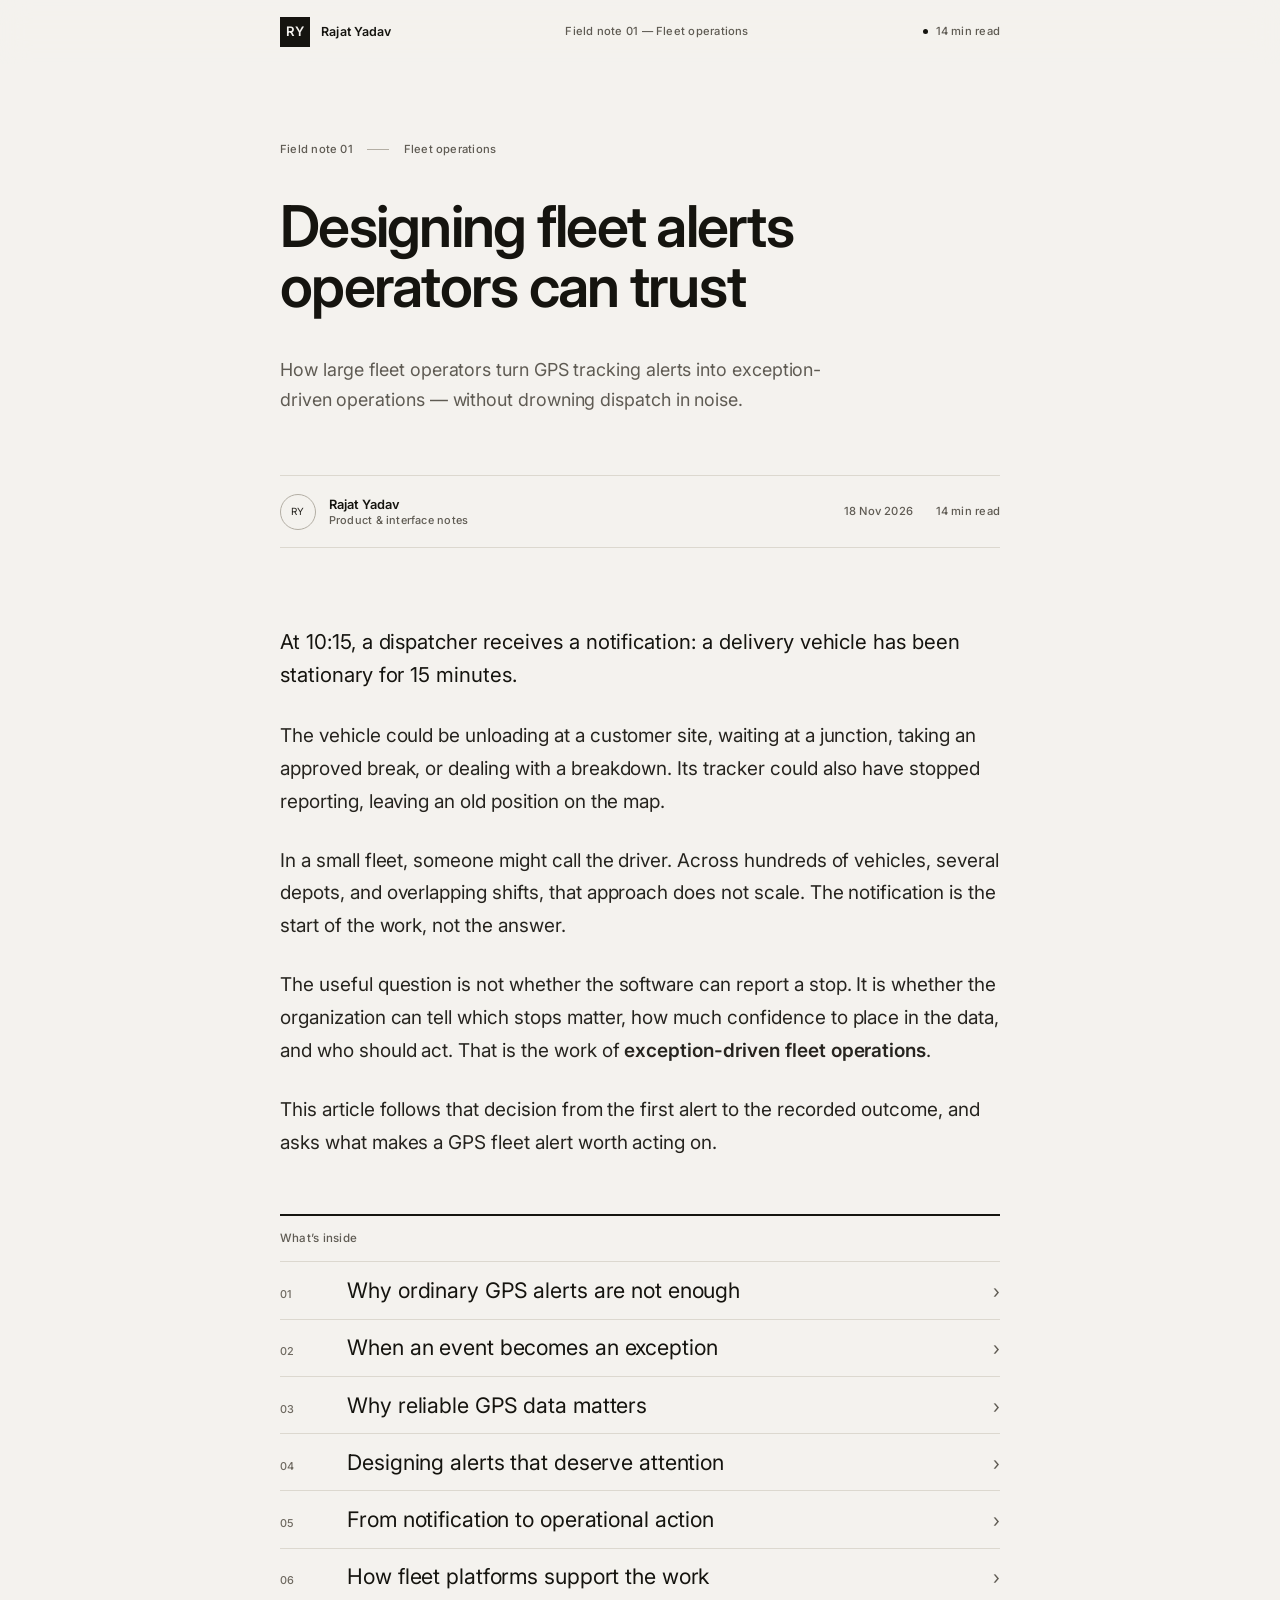
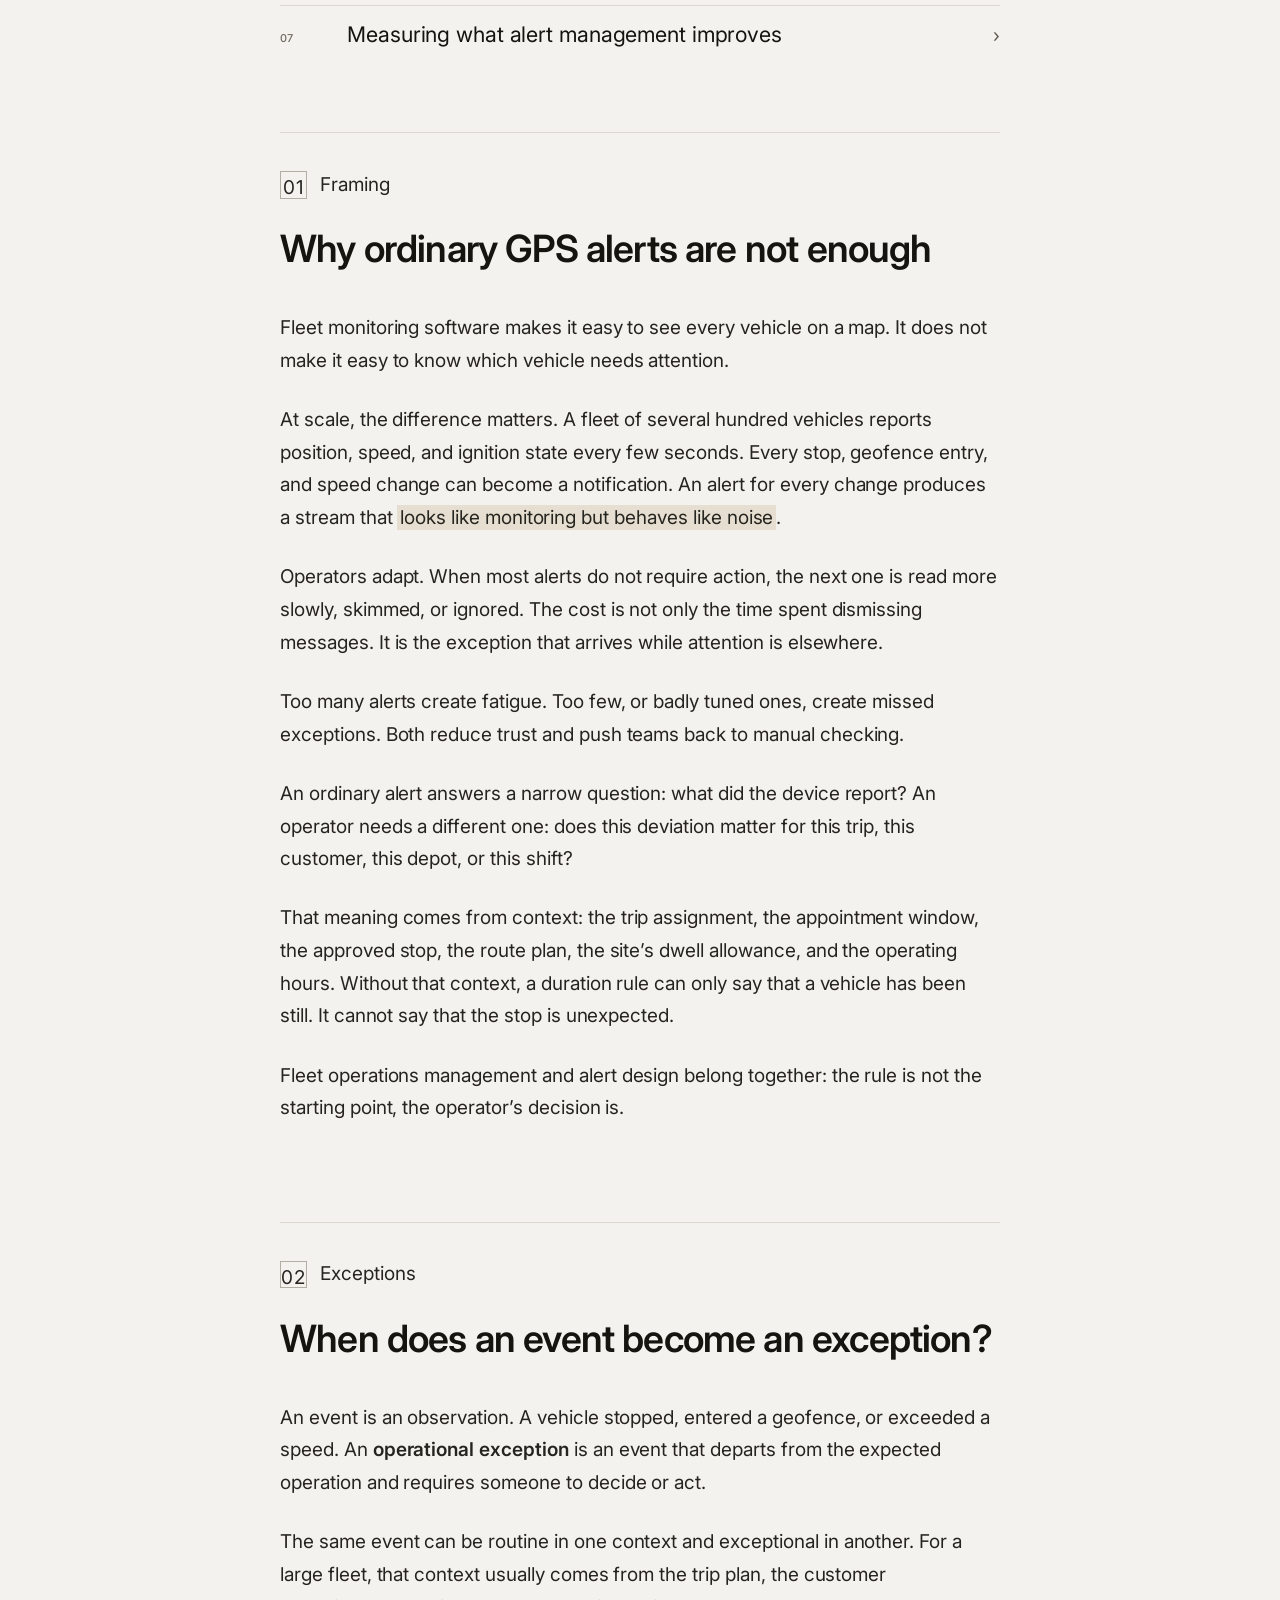
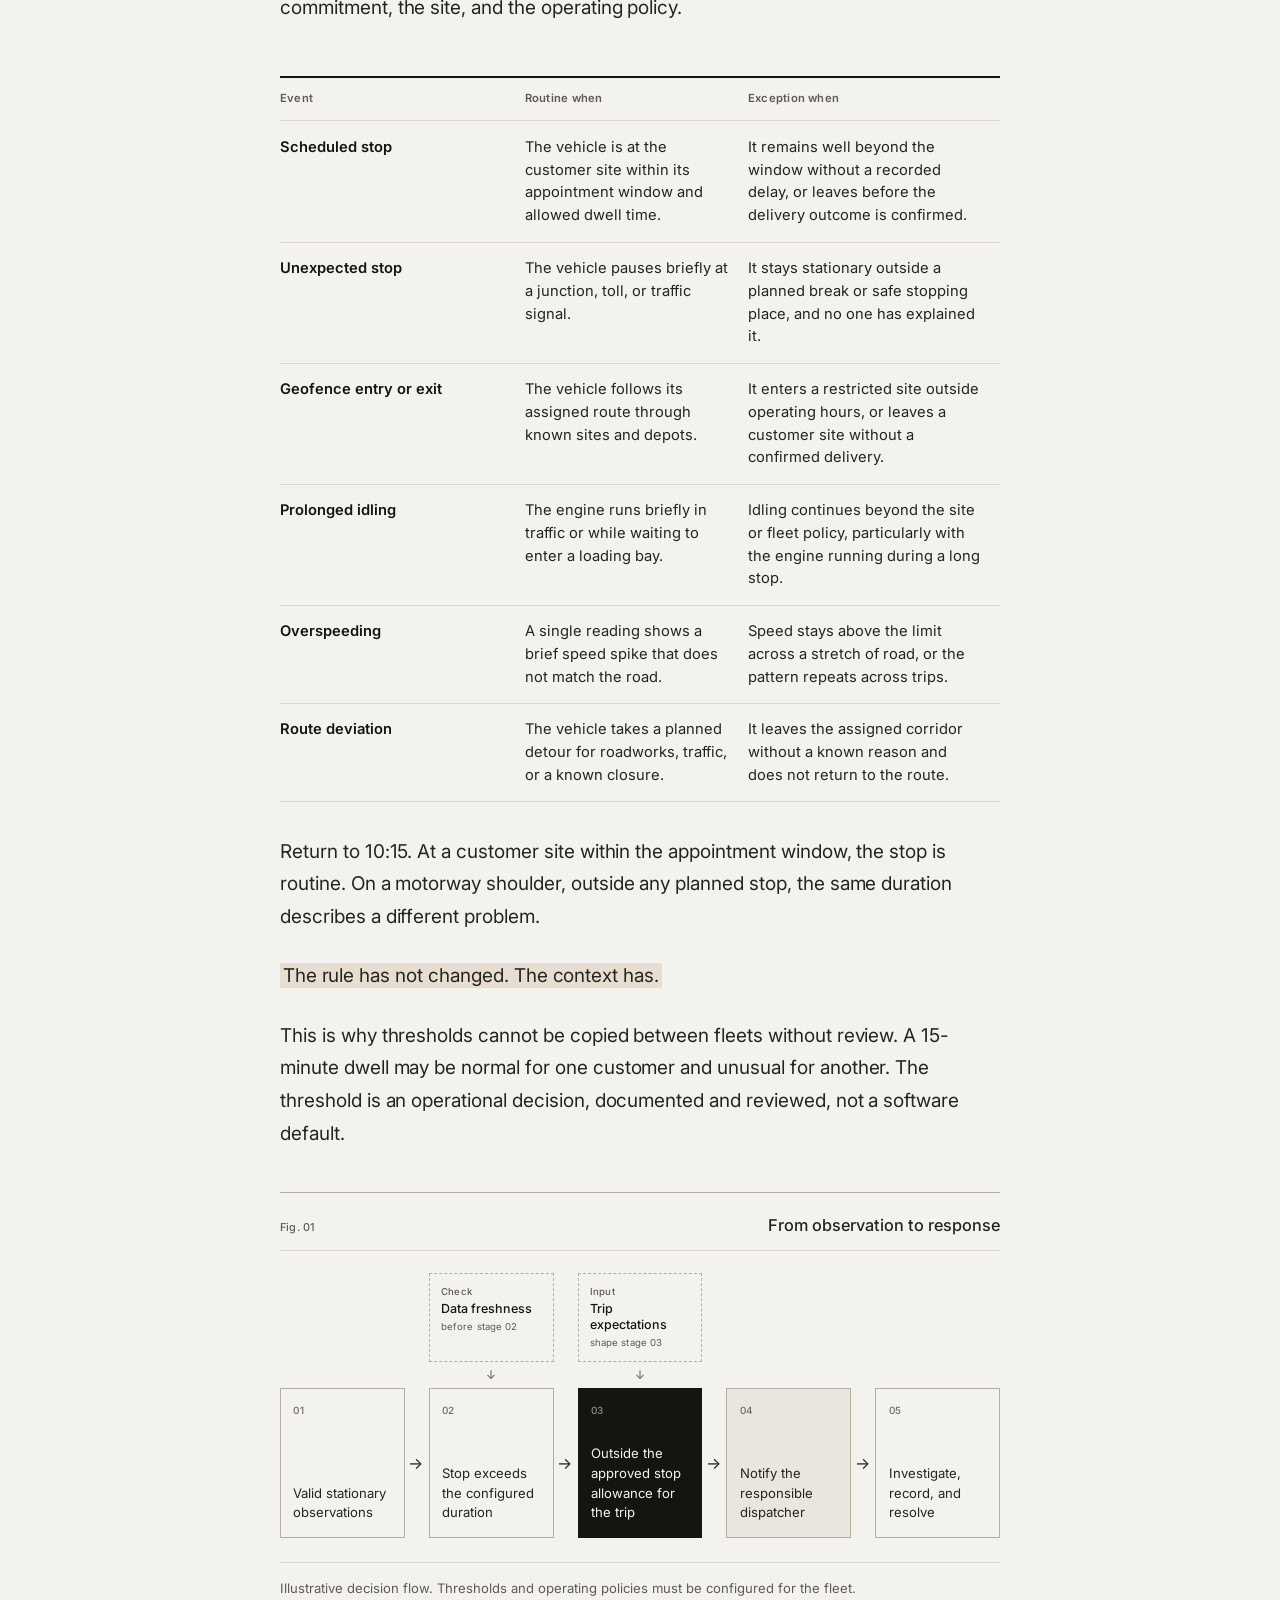
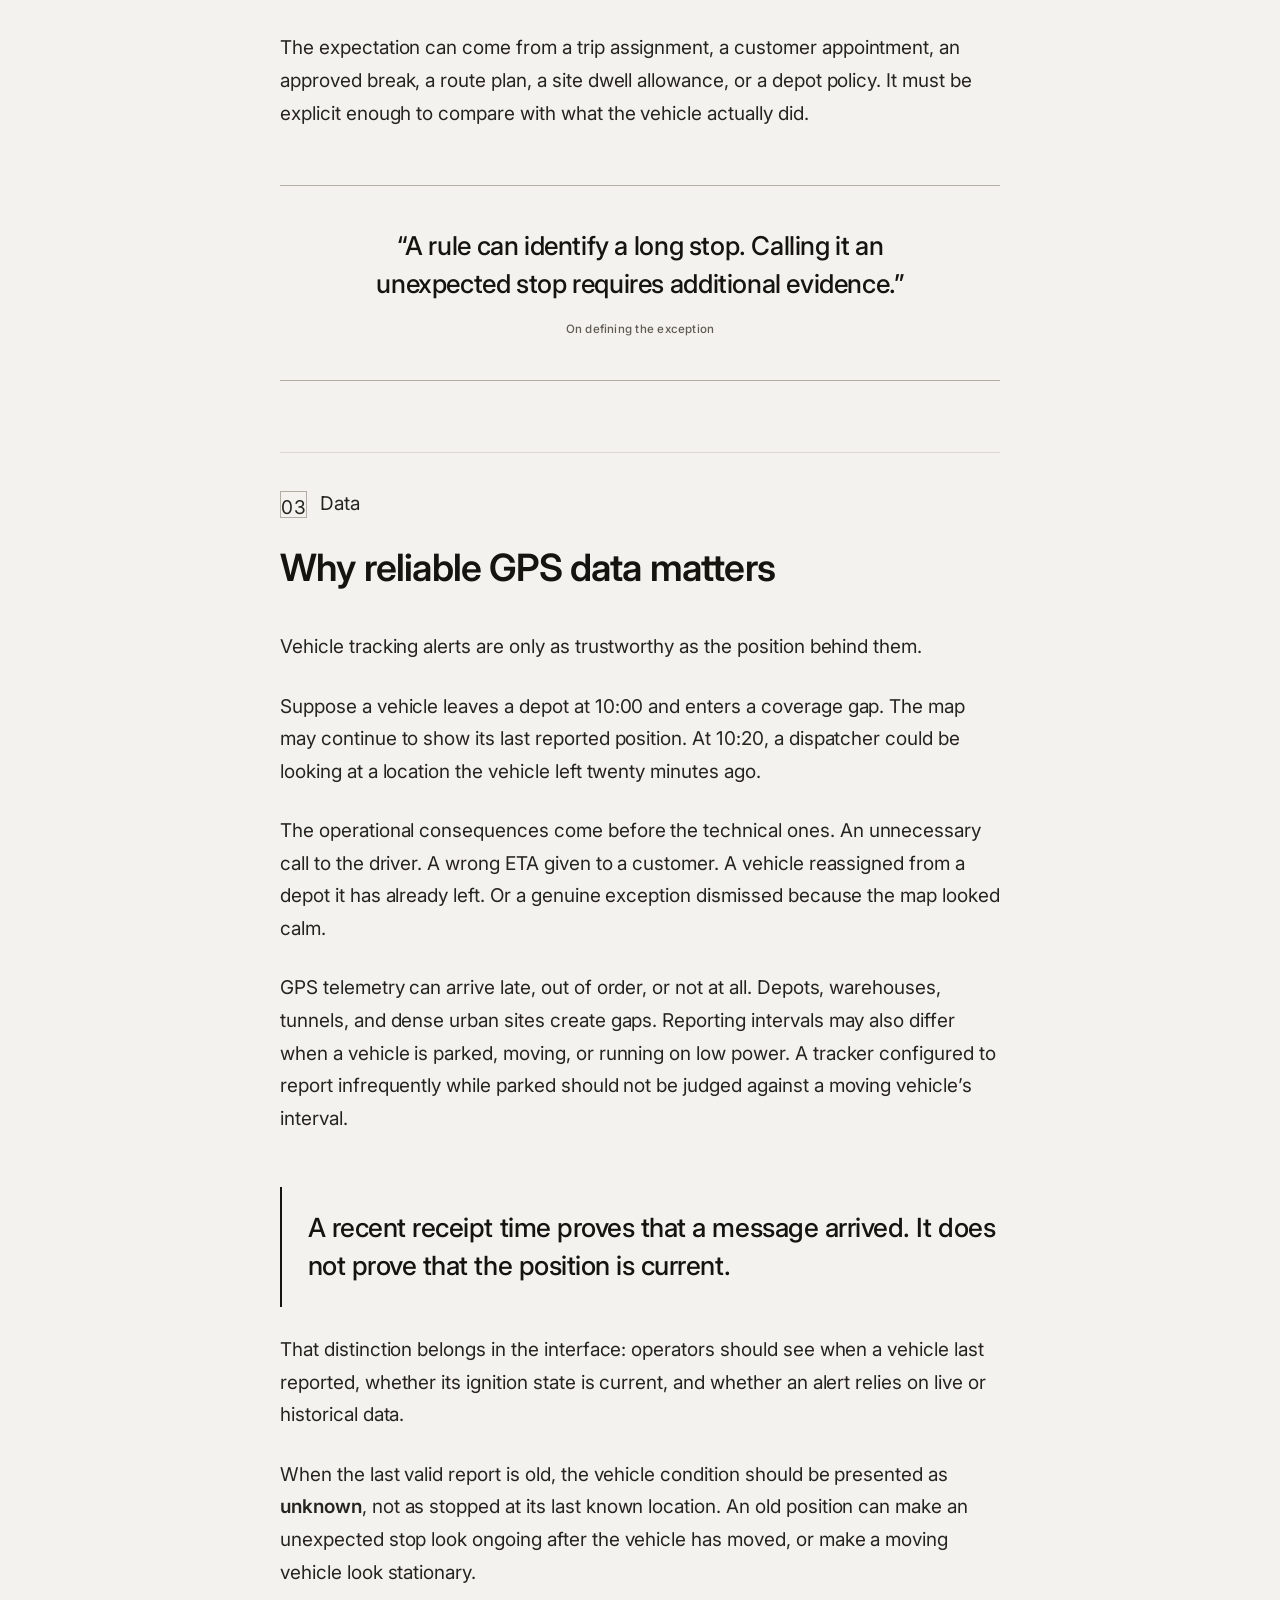
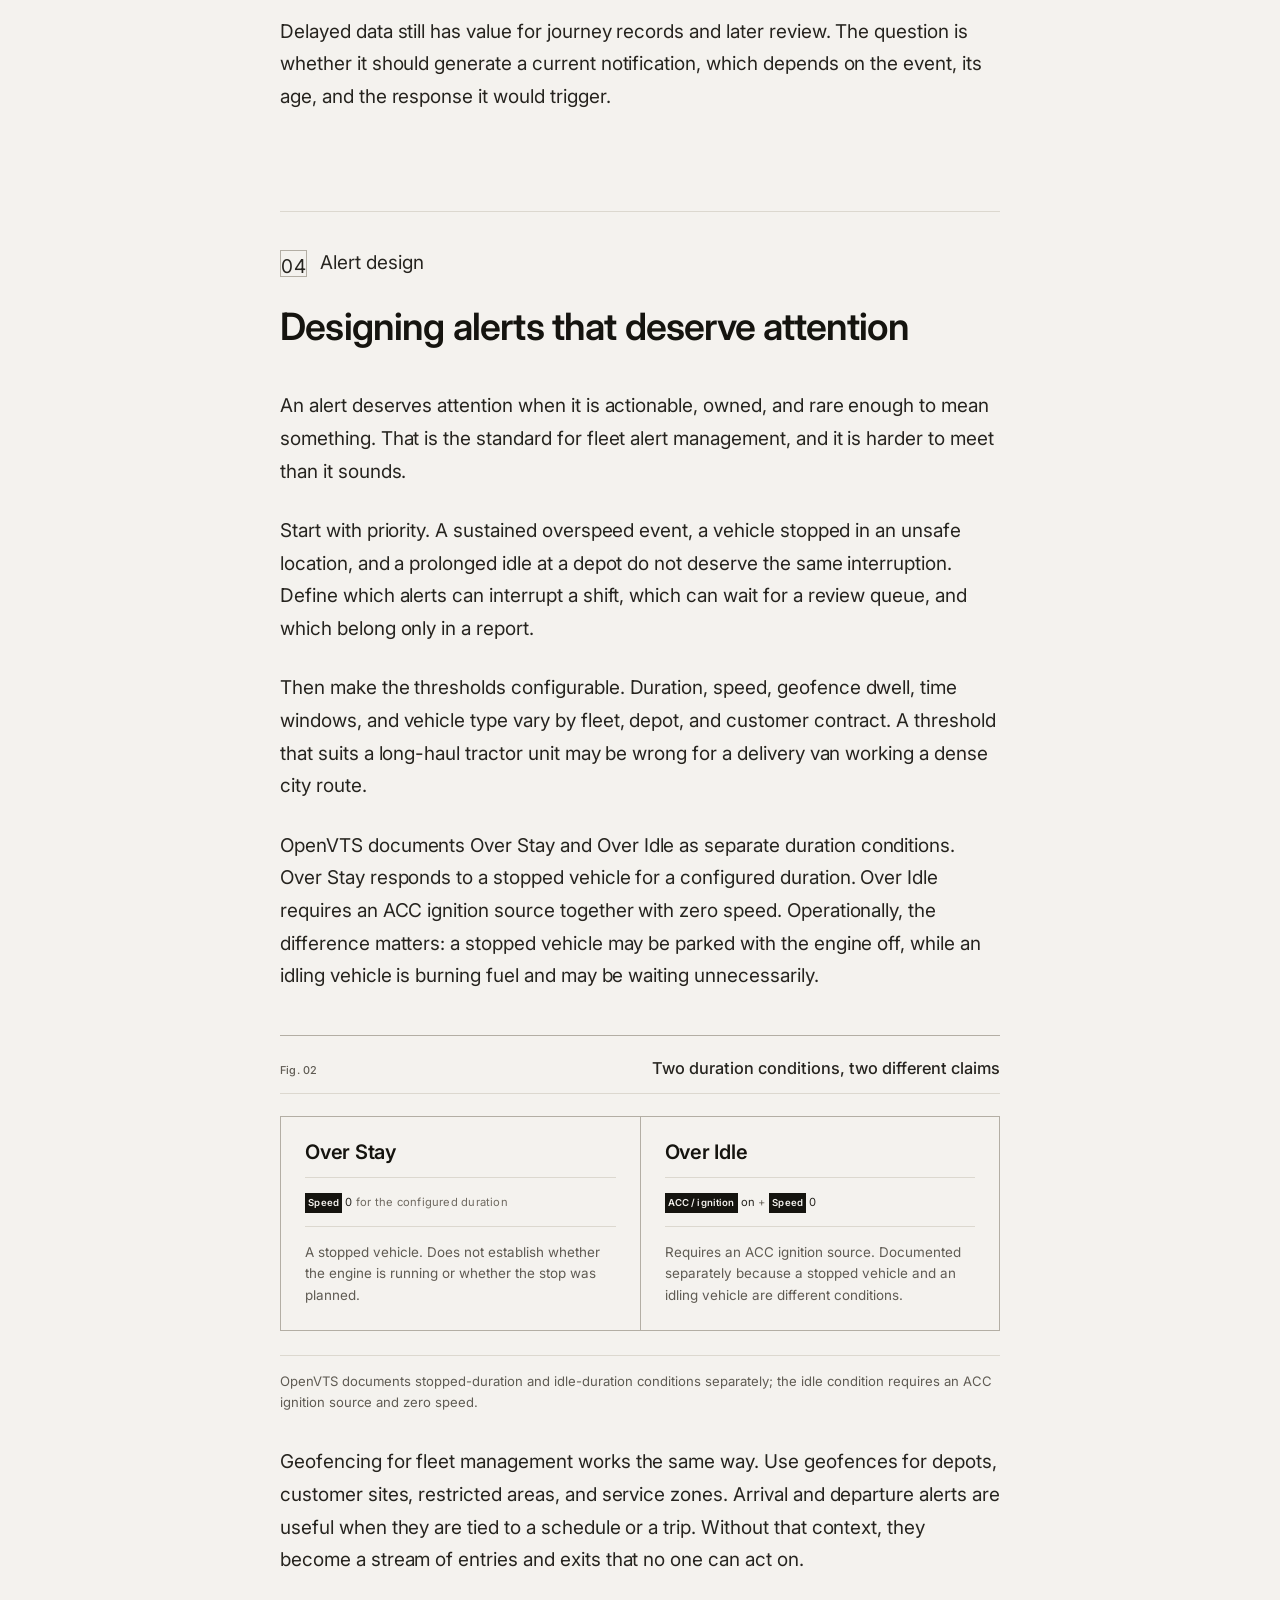
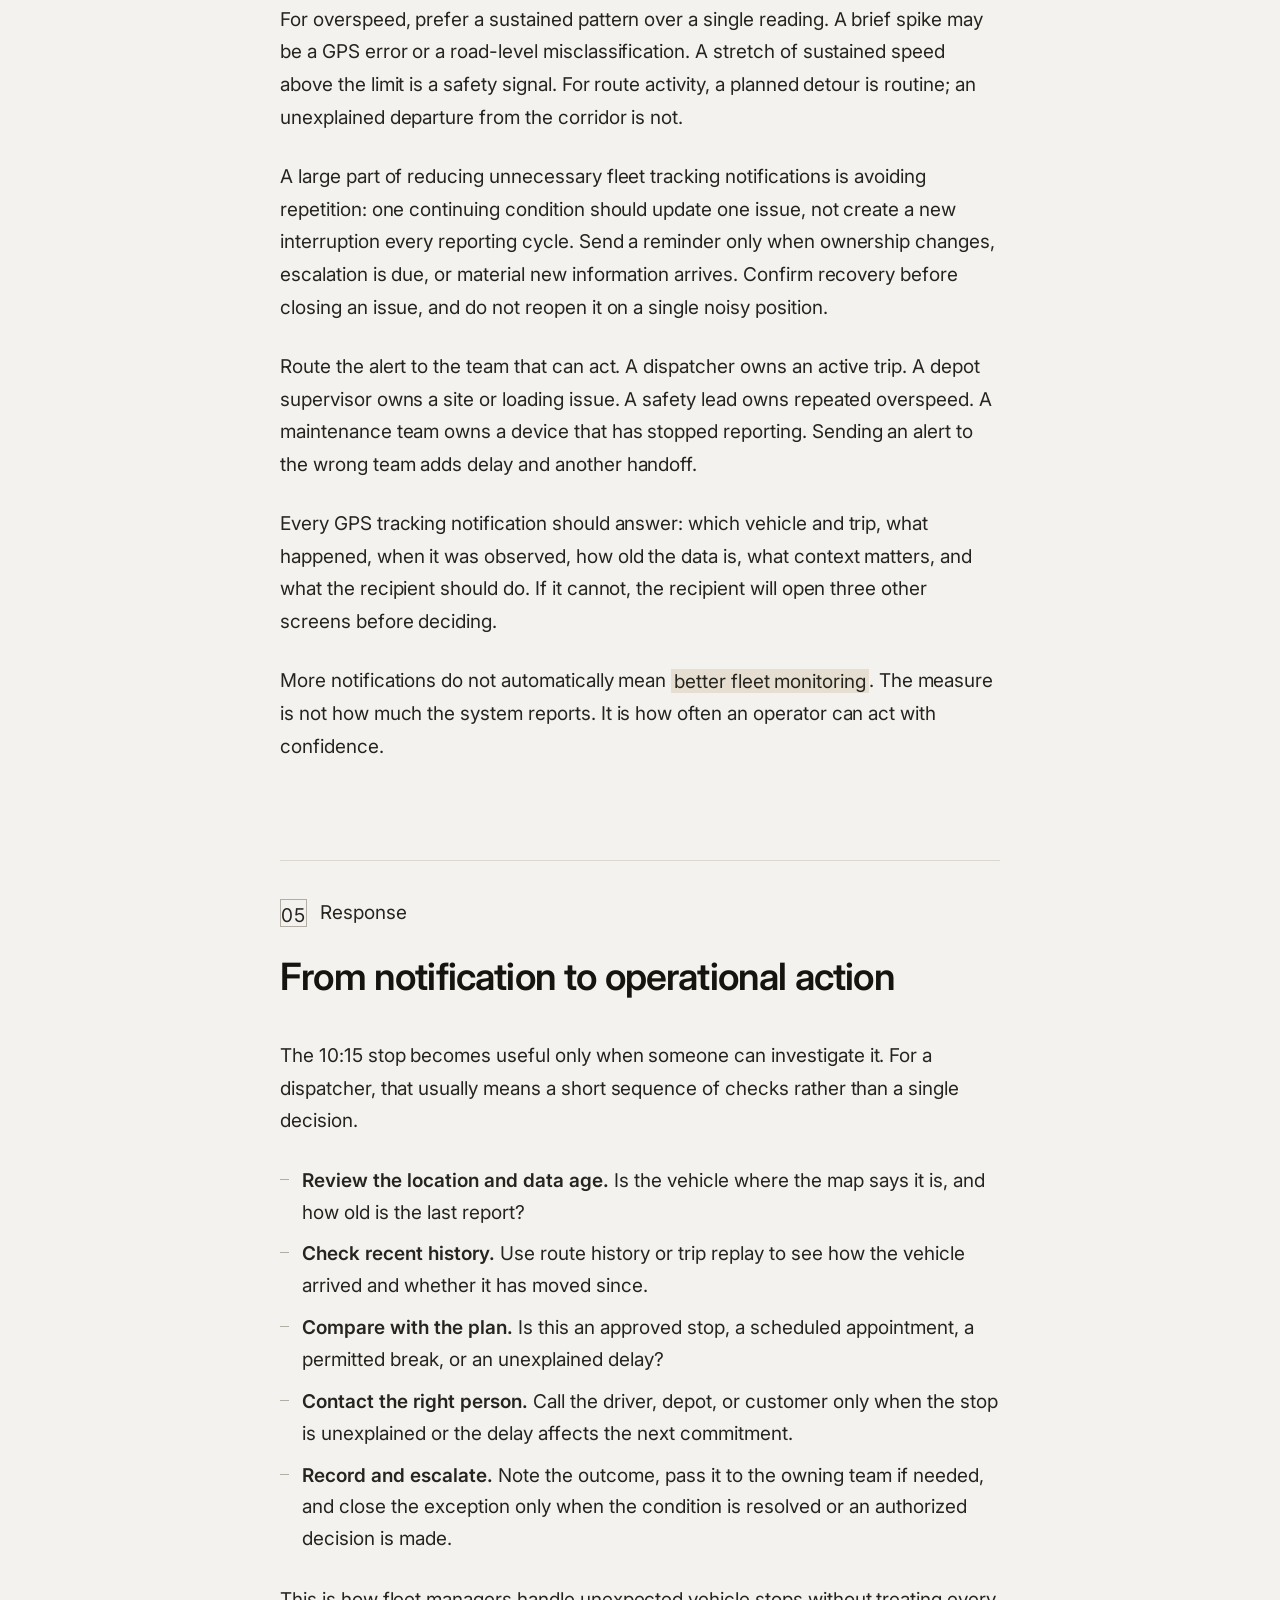
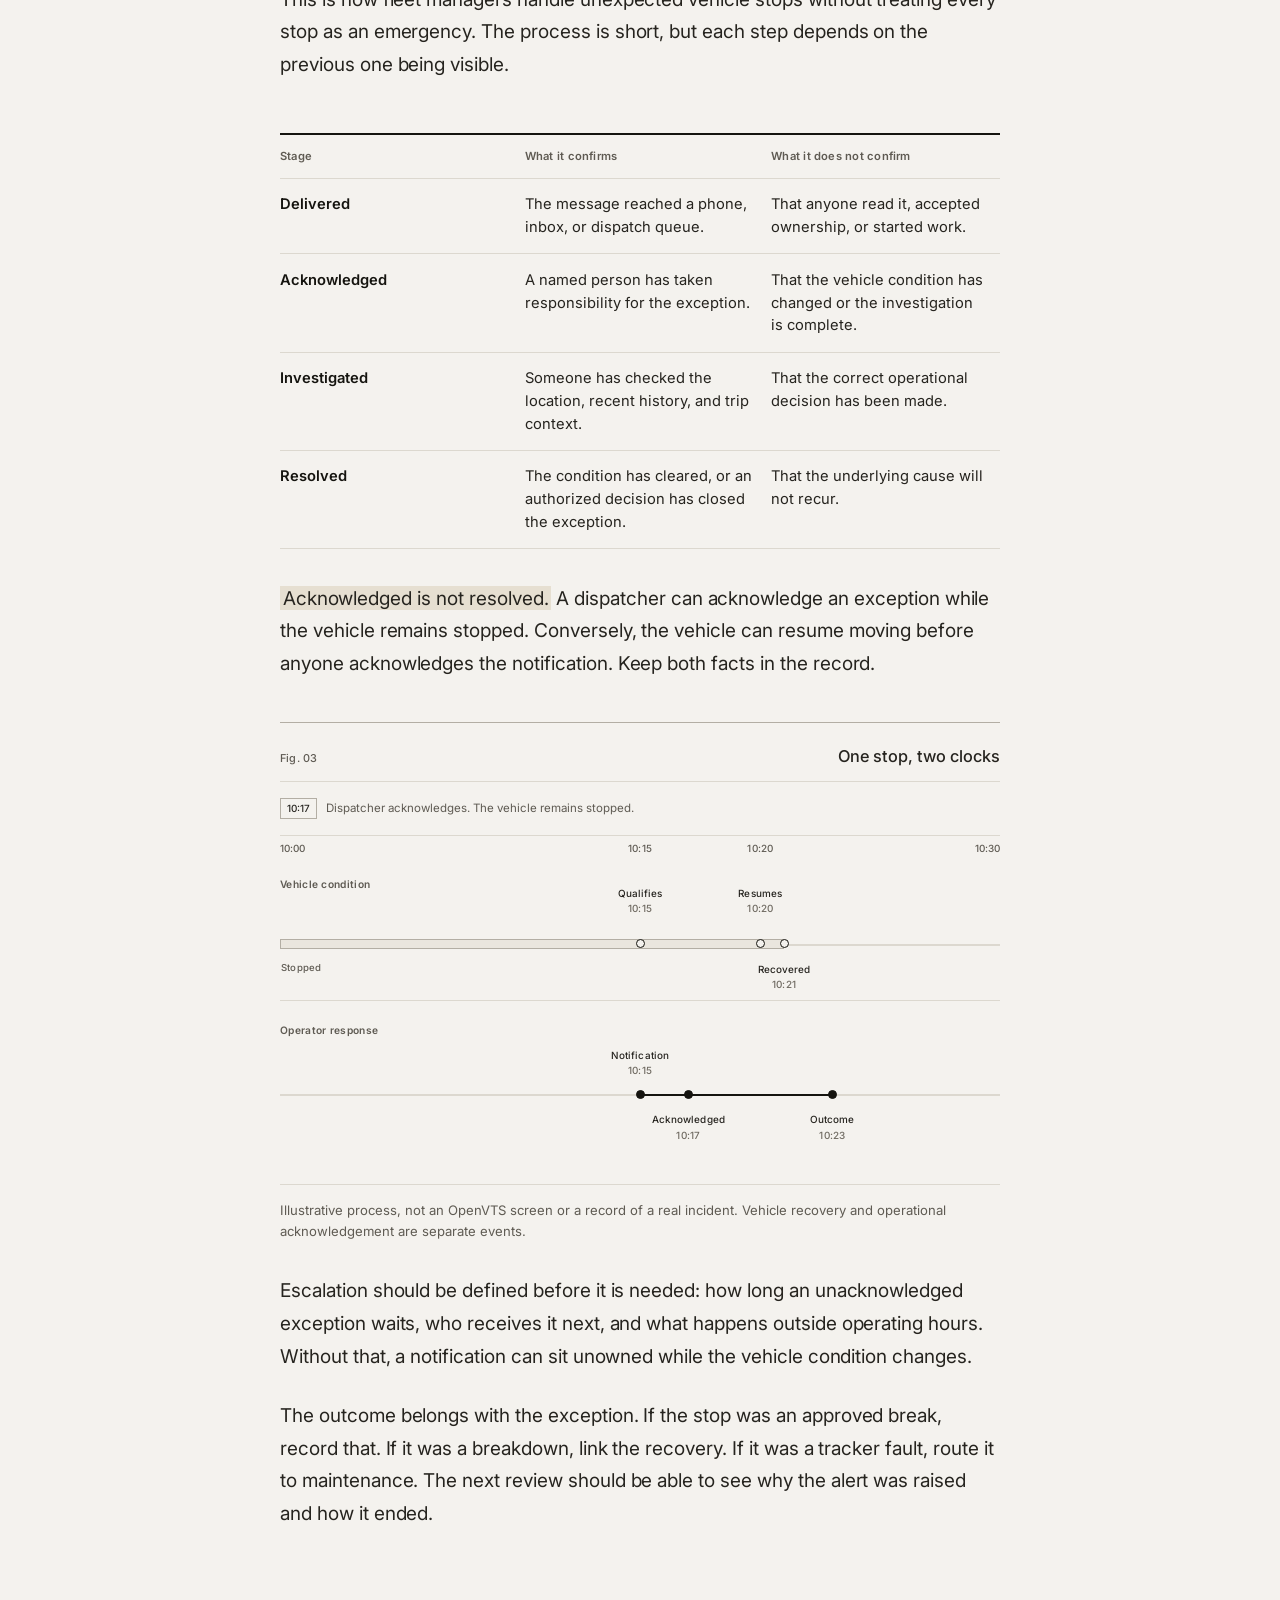
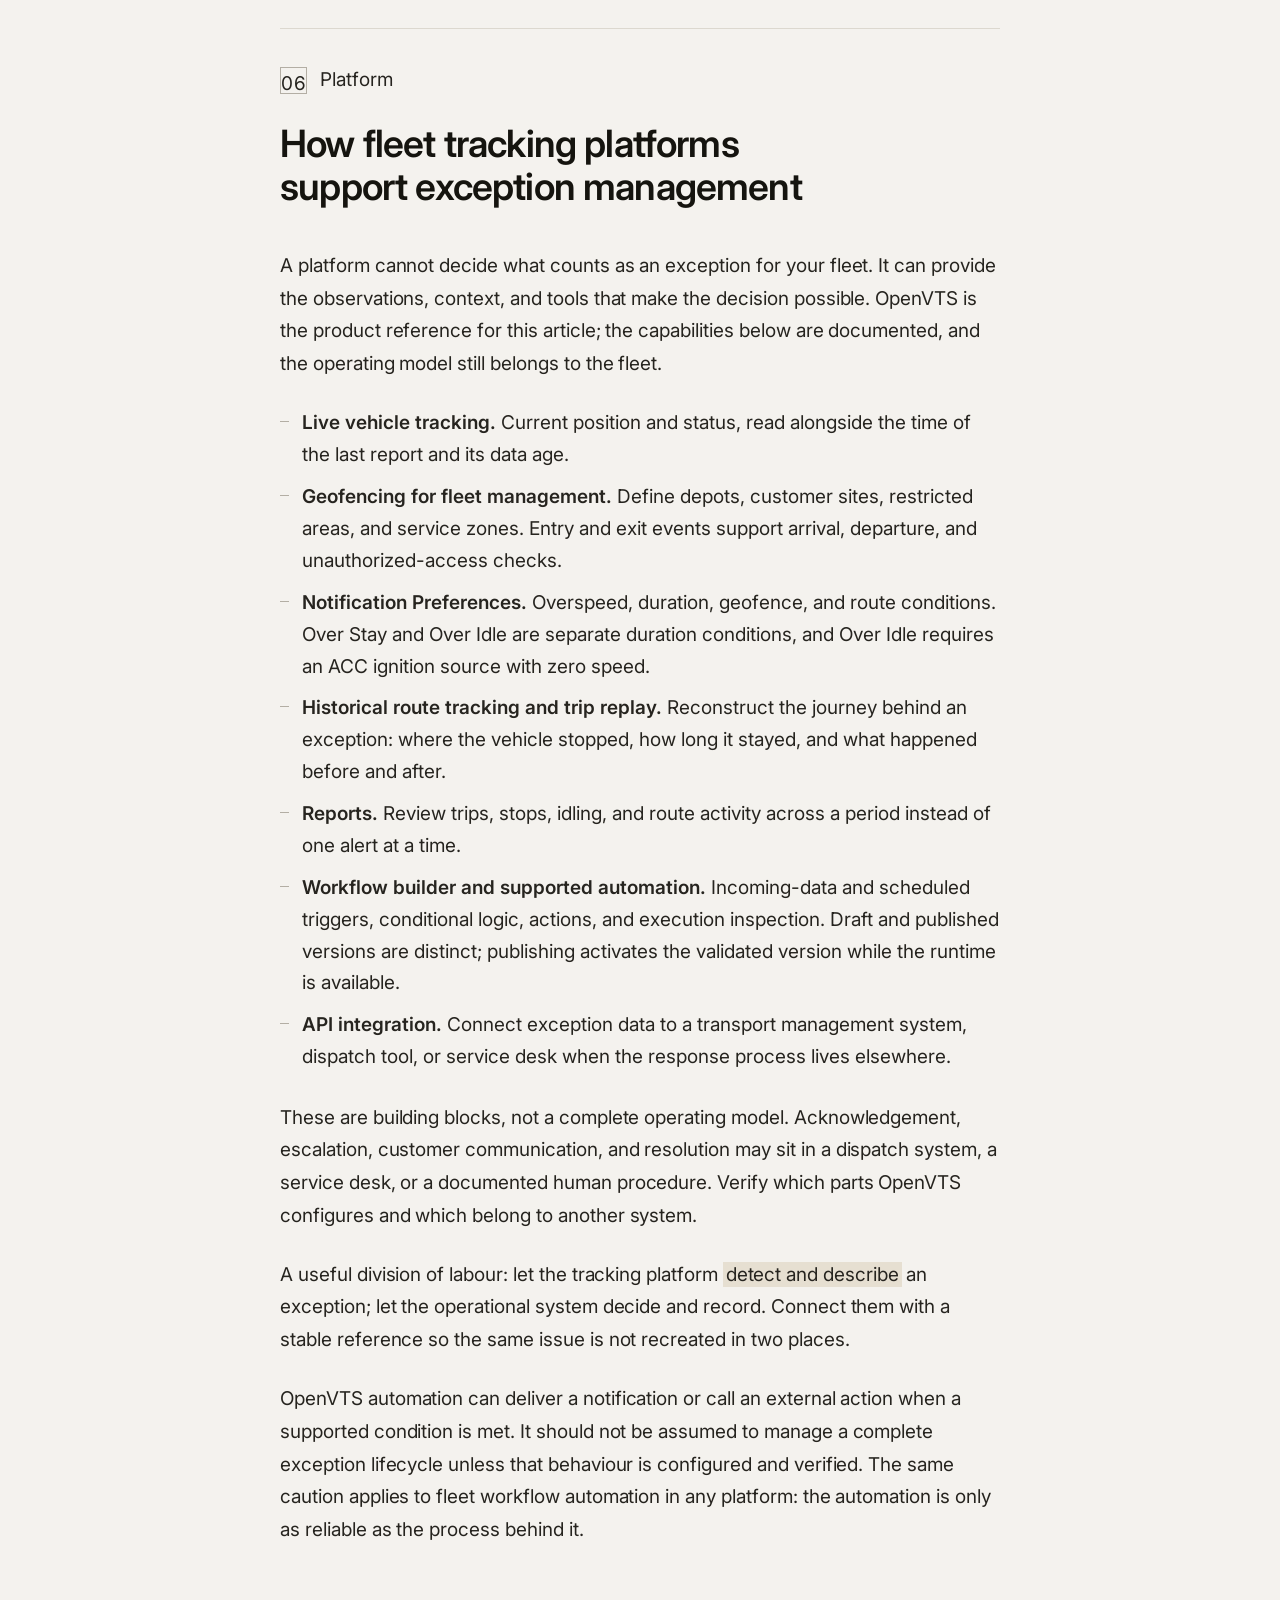
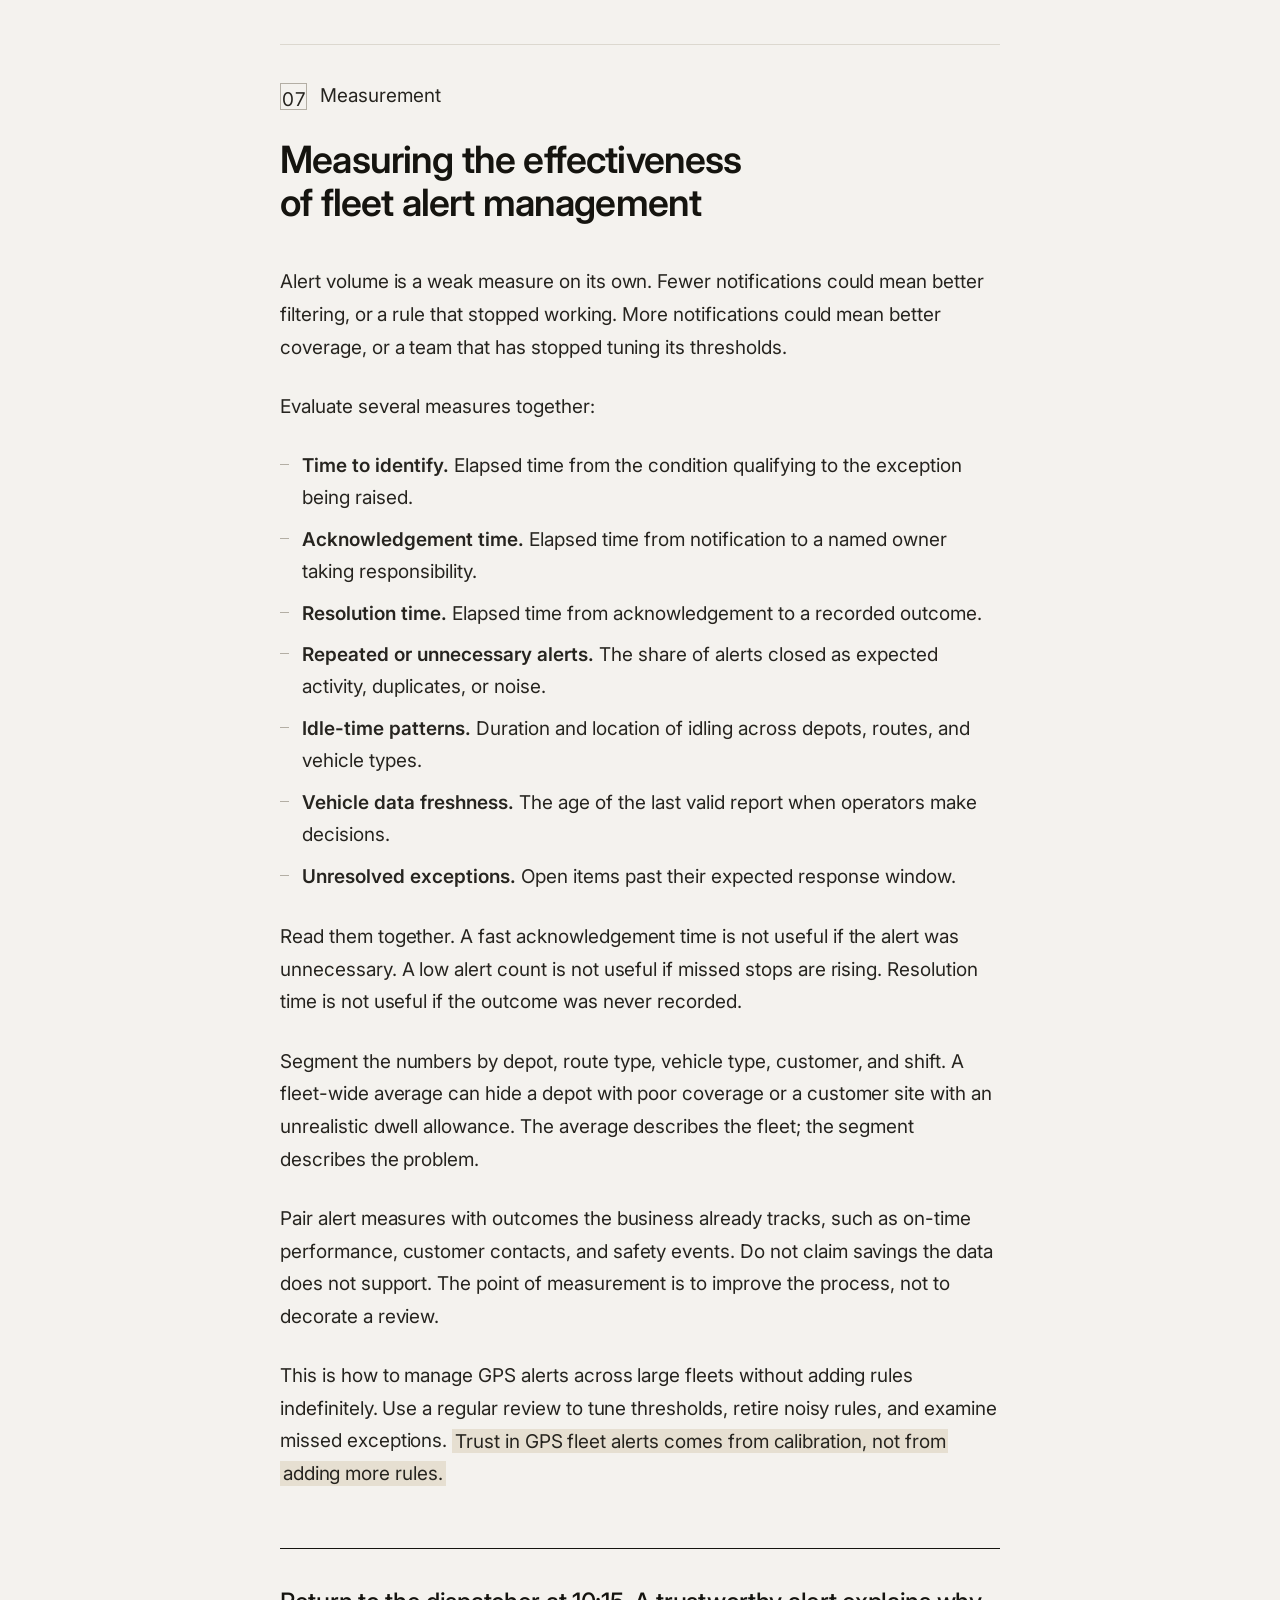
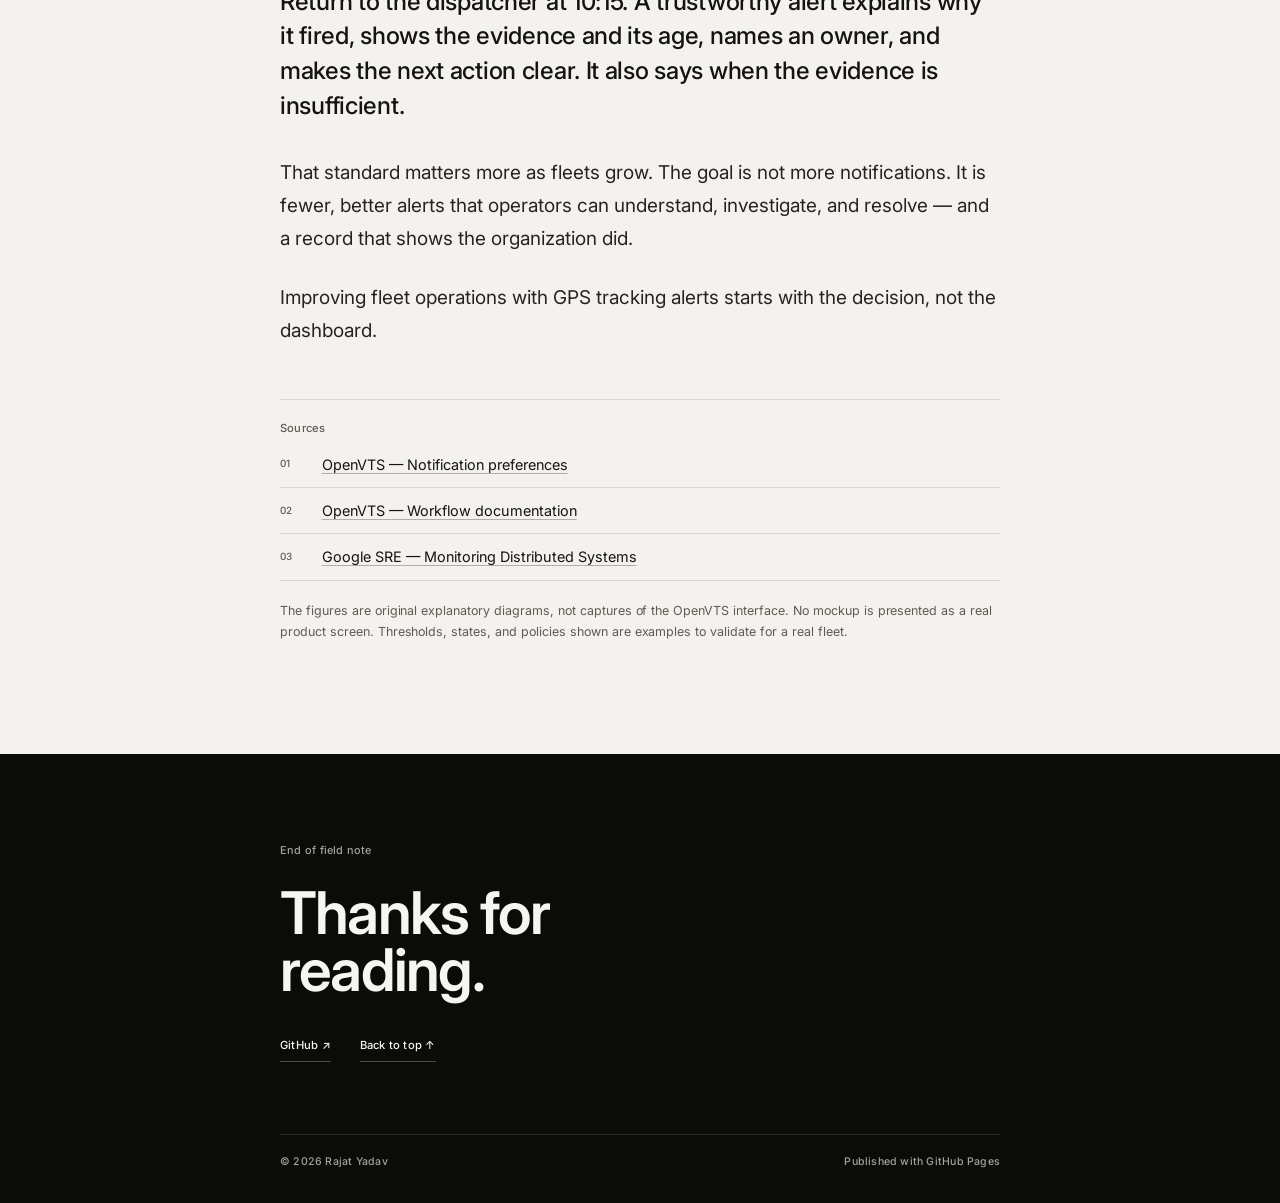
==== commit 8f87be3d: "Refocus article on enterprise fleet operations" ====
--- a/index.html
+++ b/index.html
@@ -3,32 +3,37 @@
 <head>
 <meta charset="utf-8">
 <meta name="viewport" content="width=device-width, initial-scale=1">
-<title>Designing Fleet Alerts Operators Can Trust — Rajat Yadav</title>
-<meta name="description" content="A practical approach to exception-driven fleet operations: define the expected activity, verify the evidence, and give each exception a response.">
+<title>GPS fleet alerts and exception-driven fleet operations — Rajat Yadav</title>
+<meta name="description" content="How large fleet operators turn GPS fleet alerts into exception-driven fleet operations: reduce alert noise, verify data freshness, and act on unexpected stops.">
 <link rel="canonical" href="https://hell1213.github.io/">
 <meta name="theme-color" content="#f4f2ee">
 <meta name="author" content="Rajat Yadav">
 
 <meta property="og:type" content="article">
 <meta property="og:site_name" content="Rajat Yadav — Field Notes">
-<meta property="og:title" content="Designing Fleet Alerts Operators Can Trust">
-<meta property="og:description" content="Define the expected activity, verify the evidence, and give each exception a response.">
+<meta property="og:title" content="Designing GPS fleet alerts operators can trust">
+<meta property="og:description" content="How large fleet operators turn GPS tracking alerts into exception-driven operations: reduce noise, verify data freshness, and act on unexpected stops.">
 <meta property="og:url" content="https://hell1213.github.io/">
 <meta property="og:image" content="https://hell1213.github.io/assets/img/og.jpg">
 <meta property="og:image:width" content="1200">
 <meta property="og:image:height" content="630">
+<meta property="og:image:alt" content="Title card for an article on designing GPS fleet alerts operators can trust.">
 <meta property="article:published_time" content="2026-11-18">
 <meta property="article:author" content="Rajat Yadav">
 <meta property="article:section" content="Fleet operations">
+<meta property="article:tag" content="GPS fleet alerts">
+<meta property="article:tag" content="Fleet alert management">
+<meta property="article:tag" content="Exception-driven fleet operations">
 <meta name="twitter:card" content="summary_large_image">
-<meta name="twitter:title" content="Designing Fleet Alerts Operators Can Trust">
-<meta name="twitter:description" content="Define the expected activity, verify the evidence, and give each exception a response.">
+<meta name="twitter:title" content="Designing GPS fleet alerts operators can trust">
+<meta name="twitter:description" content="How large fleet operators turn GPS tracking alerts into exception-driven operations.">
 <meta name="twitter:image" content="https://hell1213.github.io/assets/img/og.jpg">
+<meta name="twitter:image:alt" content="Title card for an article on designing GPS fleet alerts operators can trust.">
 
 <link rel="icon" href="assets/favicon.svg" type="image/svg+xml">
 <link rel="preconnect" href="https://fonts.googleapis.com">
 <link rel="preconnect" href="https://fonts.gstatic.com" crossorigin>
-<link href="https://fonts.googleapis.com/css2?family=Instrument+Serif:ital@0;1&family=Inter:wght@300;400;500;600&family=JetBrains+Mono:wght@400;500&display=swap" rel="stylesheet">
+<link href="https://fonts.googleapis.com/css2?family=Inter:wght@400;500;600;700&display=swap" rel="stylesheet">
 <link rel="stylesheet" href="assets/style.css">
 <script>document.documentElement.classList.add('js');</script>
 
@@ -36,8 +41,9 @@
 {
   "@context": "https://schema.org",
   "@type": "Article",
-  "headline": "Designing Fleet Alerts Operators Can Trust",
-  "description": "A practical approach to exception-driven fleet operations: define the expected activity, verify the evidence, and give each exception a response.",
+  "headline": "Designing fleet alerts operators can trust",
+  "description": "How large fleet operators turn GPS fleet alerts into exception-driven fleet operations: reduce alert noise, verify data freshness, and act on unexpected stops.",
+  "keywords": "GPS fleet alerts, fleet alert management, exception-driven fleet operations, fleet monitoring software, GPS tracking notifications, vehicle tracking alerts, geofencing for fleet management, fleet workflow automation",
   "image": "https://hell1213.github.io/assets/img/og.jpg",
   "datePublished": "2026-11-18",
   "dateModified": "2026-11-18",
@@ -56,17 +62,17 @@
     <span class="brand-mark">RY</span>
     <span class="brand-name">Rajat Yadav</span>
   </a>
-  <span class="head-note">Field Note 01 — Fleet alerting</span>
-  <span class="head-meta"><span class="live-dot" aria-hidden="true"></span><span id="readTime">11 min read</span></span>
+  <span class="head-note">Field note 01 — Fleet operations</span>
+  <span class="head-meta"><span class="live-dot" aria-hidden="true"></span><span id="readTime">14 min read</span></span>
 </header>
 
 <main id="main">
 <article>
 
   <header class="hero wrap" id="top">
-    <p class="kicker"><span>Field Note 01</span><span>Fleet alerting</span></p>
-    <h1 class="h1--long">Designing Fleet Alerts<br>Operators Can Trust</h1>
-    <p class="deck">A practical approach to exception-driven fleet operations: define the expected activity, verify the evidence, and give each exception a response.</p>
+    <p class="kicker"><span>Field note 01</span><span>Fleet operations</span></p>
+    <h1>Designing fleet alerts<br>operators can trust</h1>
+    <p class="deck">How large fleet operators turn GPS tracking alerts into exception-driven operations — without drowning dispatch in noise.</p>
     <div class="byline">
       <div class="byline-author">
         <span class="avatar" aria-hidden="true">RY</span>
@@ -77,116 +83,146 @@
       </div>
       <div class="byline-meta">
         <time datetime="2026-11-18">18 Nov 2026</time>
-        <span>11 min read</span>
+        <span>14 min read</span>
       </div>
     </div>
   </header>
 
   <div class="article-body">
-    <figure class="hero-figure reveal">
-      <button class="shot" type="button" data-full="assets/img/alerts.jpg" data-caption="Illustrative alert ledger — not an OpenVTS capture. Duration, severity, and status sit in one place, which is where most alert triage begins." aria-label="Open the cover image larger">
-        <picture>
-          <source srcset="assets/img/alerts.webp" type="image/webp">
-          <img src="assets/img/alerts.jpg" width="1586" height="992" alt="An alert console showing an event ledger with severity badges, acknowledgement status, and a summary of open and high-severity events." fetchpriority="high">
-        </picture>
-      </button>
-      <figcaption><span class="fig-no">Cover</span><span>Illustrative alert ledger — not an OpenVTS capture. Duration, severity, and status sit in one place, which is where most alert triage begins.</span></figcaption>
-    </figure>
-
     <section class="intro">
       <p class="lead">At 10:15, a dispatcher receives a notification: a delivery vehicle has been stationary for 15 minutes.</p>
-      <p>The vehicle could be unloading, waiting at a junction, taking an approved break, or experiencing a problem. Its tracker might also have stopped reporting while the map continued to display its last position.</p>
-      <p>The notification supplies a duration. The dispatcher still has to determine what that duration means.</p>
-      <p>This illustrative example exposes a design problem in fleet tracking: detecting a condition is only part of deciding whether someone should act. A useful exception system must connect reliable observations with operating expectations, then carry the resulting issue through investigation and resolution.</p>
-      <p>OpenVTS provides the product reference for this article through its documented notification settings and visual Workflow builder. The rule specification and exception lifecycle below are proposed design examples; they should be validated against the capabilities and integrations of the deployment being used.</p>
+      <p>The vehicle could be unloading at a customer site, waiting at a junction, taking an approved break, or dealing with a breakdown. Its tracker could also have stopped reporting, leaving an old position on the map.</p>
+      <p>In a small fleet, someone might call the driver. Across hundreds of vehicles, several depots, and overlapping shifts, that approach does not scale. The notification is the start of the work, not the answer.</p>
+      <p>The useful question is not whether the software can report a stop. It is whether the organization can tell which stops matter, how much confidence to place in the data, and who should act. That is the work of <strong>exception-driven fleet operations</strong>.</p>
+      <p>This article follows that decision from the first alert to the recorded outcome, and asks what makes a GPS fleet alert worth acting on.</p>
 
       <nav class="contents" aria-label="What’s inside">
         <p class="contents-title">What’s inside</p>
         <ol>
-          <li><a href="#define"><span class="c-no">01</span><span class="c-title">Define the exception before choosing the alert</span><span class="c-arrow" aria-hidden="true">→</span></a></li>
-          <li><a href="#rule"><span class="c-no">02</span><span class="c-title">Build one rule that can be explained</span><span class="c-arrow" aria-hidden="true">→</span></a></li>
-          <li><a href="#time"><span class="c-no">03</span><span class="c-title">Treat time and missing data explicitly</span><span class="c-arrow" aria-hidden="true">→</span></a></li>
-          <li><a href="#lifecycle"><span class="c-no">04</span><span class="c-title">Give each exception a lifecycle</span><span class="c-arrow" aria-hidden="true">→</span></a></li>
-          <li><a href="#test"><span class="c-no">05</span><span class="c-title">Test the cases that could mislead dispatch</span><span class="c-arrow" aria-hidden="true">→</span></a></li>
-          <li><a href="#apply"><span class="c-no">06</span><span class="c-title">Applying the approach with OpenVTS</span><span class="c-arrow" aria-hidden="true">→</span></a></li>
-          <li><a href="#measure"><span class="c-no">07</span><span class="c-title">Measure reliability and operator workload</span><span class="c-arrow" aria-hidden="true">→</span></a></li>
+          <li><a href="#why"><span class="c-no">01</span><span class="c-title">Why ordinary GPS alerts are not enough</span><span class="c-arrow" aria-hidden="true">›</span></a></li>
+          <li><a href="#exception"><span class="c-no">02</span><span class="c-title">When an event becomes an exception</span><span class="c-arrow" aria-hidden="true">›</span></a></li>
+          <li><a href="#data"><span class="c-no">03</span><span class="c-title">Why reliable GPS data matters</span><span class="c-arrow" aria-hidden="true">›</span></a></li>
+          <li><a href="#alerts"><span class="c-no">04</span><span class="c-title">Designing alerts that deserve attention</span><span class="c-arrow" aria-hidden="true">›</span></a></li>
+          <li><a href="#response"><span class="c-no">05</span><span class="c-title">From notification to operational action</span><span class="c-arrow" aria-hidden="true">›</span></a></li>
+          <li><a href="#platform"><span class="c-no">06</span><span class="c-title">How fleet platforms support the work</span><span class="c-arrow" aria-hidden="true">›</span></a></li>
+          <li><a href="#measure"><span class="c-no">07</span><span class="c-title">Measuring what alert management improves</span><span class="c-arrow" aria-hidden="true">›</span></a></li>
         </ol>
       </nav>
     </section>
 
-    <section class="section reveal" id="define">
+    <section class="section" id="why">
       <p class="sec-label"><span>01</span><span>Framing</span></p>
-      <h2>Define the Exception Before Choosing the Alert</h2>
-      <p>An event and an operational exception serve different purposes.</p>
-      <p>A vehicle entering a warehouse geofence is an event. If the visit is scheduled, recording it may be sufficient. If the vehicle enters a restricted site outside its operating window, the same type of event may require intervention.</p>
-      <p>For this article, the distinction is:</p>
+      <h2>Why ordinary GPS alerts are not enough</h2>
+      <p>Fleet monitoring software makes it easy to see every vehicle on a map. It does not make it easy to know which vehicle needs attention.</p>
+      <p>At scale, the difference matters. A fleet of several hundred vehicles reports position, speed, and ignition state every few seconds. Every stop, geofence entry, and speed change can become a notification. An alert for every change produces a stream that <mark>looks like monitoring but behaves like noise</mark>.</p>
+      <p>Operators adapt. When most alerts do not require action, the next one is read more slowly, skimmed, or ignored. The cost is not only the time spent dismissing messages. It is the exception that arrives while attention is elsewhere.</p>
+      <p>Too many alerts create fatigue. Too few, or badly tuned ones, create missed exceptions. Both reduce trust and push teams back to manual checking.</p>
+      <p>An ordinary alert answers a narrow question: what did the device report? An operator needs a different one: does this deviation matter for this trip, this customer, this depot, or this shift?</p>
+      <p>That meaning comes from context: the trip assignment, the appointment window, the approved stop, the route plan, the site’s dwell allowance, and the operating hours. Without that context, a duration rule can only say that a vehicle has been still. It cannot say that the stop is unexpected.</p>
+      <p>Fleet operations management and alert design belong together: the rule is not the starting point, the operator’s decision is.</p>
+    </section>
+
+    <section class="section" id="exception">
+      <p class="sec-label"><span>02</span><span>Exceptions</span></p>
+      <h2>When does an event become an exception?</h2>
+      <p>An event is an observation. A vehicle stopped, entered a geofence, or exceeded a speed. An <strong>operational exception</strong> is an event that departs from the expected operation and requires someone to decide or act.</p>
+      <p>The same event can be routine in one context and exceptional in another. For a large fleet, that context usually comes from the trip plan, the customer commitment, the site, and the operating policy.</p>
 
       <div class="table-wrap">
         <table>
-          <thead><tr><th scope="col">Layer</th><th scope="col">Question it answers</th></tr></thead>
+          <thead><tr><th scope="col">Event</th><th scope="col">Routine when</th><th scope="col">Exception when</th></tr></thead>
           <tbody>
-            <tr><td>Observation</td><td>What did the device report?</td></tr>
-            <tr><td>Condition</td><td>Which configured rule does the observation satisfy?</td></tr>
-            <tr><td>Exception</td><td>How does that condition depart from the expected operation?</td></tr>
-            <tr><td>Notification</td><td>Who needs to know, and how urgently?</td></tr>
-            <tr><td>Response</td><td>What should the responsible person do?</td></tr>
+            <tr>
+              <td>Scheduled stop</td>
+              <td data-label="Routine when">The vehicle is at the customer site within its appointment window and allowed dwell time.</td>
+              <td data-label="Exception when">It remains well beyond the window without a recorded delay, or leaves before the delivery outcome is confirmed.</td>
+            </tr>
+            <tr>
+              <td>Unexpected stop</td>
+              <td data-label="Routine when">The vehicle pauses briefly at a junction, toll, or traffic signal.</td>
+              <td data-label="Exception when">It stays stationary outside a planned break or safe stopping place, and no one has explained it.</td>
+            </tr>
+            <tr>
+              <td>Geofence entry or exit</td>
+              <td data-label="Routine when">The vehicle follows its assigned route through known sites and depots.</td>
+              <td data-label="Exception when">It enters a restricted site outside operating hours, or leaves a customer site without a confirmed delivery.</td>
+            </tr>
+            <tr>
+              <td>Prolonged idling</td>
+              <td data-label="Routine when">The engine runs briefly in traffic or while waiting to enter a loading bay.</td>
+              <td data-label="Exception when">Idling continues beyond the site or fleet policy, particularly with the engine running during a long stop.</td>
+            </tr>
+            <tr>
+              <td>Overspeeding</td>
+              <td data-label="Routine when">A single reading shows a brief speed spike that does not match the road.</td>
+              <td data-label="Exception when">Speed stays above the limit across a stretch of road, or the pattern repeats across trips.</td>
+            </tr>
+            <tr>
+              <td>Route deviation</td>
+              <td data-label="Routine when">The vehicle takes a planned detour for roadworks, traffic, or a known closure.</td>
+              <td data-label="Exception when">It leaves the assigned corridor without a known reason and does not return to the route.</td>
+            </tr>
           </tbody>
         </table>
       </div>
 
-      <figure class="diagram reveal">
+      <p>Return to 10:15. At a customer site within the appointment window, the stop is routine. On a motorway shoulder, outside any planned stop, the same duration describes a different problem.</p>
+      <p><mark>The rule has not changed. The context has.</mark></p>
+      <p>This is why thresholds cannot be copied between fleets without review. A 15-minute dwell may be normal for one customer and unusual for another. The threshold is an operational decision, documented and reviewed, not a software default.</p>
+
+      <figure class="diagram" role="group" aria-label="Decision flow from a valid stationary observation to an investigated outcome">
         <div class="diagram-head">
           <span class="fig-no">Fig. 01</span>
           <span class="diagram-title">From observation to response</span>
         </div>
         <div class="flow-gates" aria-hidden="true">
-          <div class="gate gate--2"><span class="gate-k">Check</span><span class="gate-t">Data freshness</span><span class="gate-note">before condition 02</span></div>
-          <div class="gate gate--3"><span class="gate-k">Input</span><span class="gate-t">Trip expectations</span><span class="gate-note">feeds exception 03</span></div>
+          <div class="gate gate--2"><span class="gate-k">Check</span><span class="gate-t">Data freshness</span><span class="gate-note">before stage 02</span></div>
+          <div class="gate gate--3"><span class="gate-k">Input</span><span class="gate-t">Trip expectations</span><span class="gate-note">shape stage 03</span></div>
         </div>
         <ol class="flow" aria-label="Five stages from valid stationary observations to an investigated outcome">
           <li><span class="n">01</span><p>Valid stationary observations</p></li>
-          <li><span class="n">02</span><p>Stop exceeds 15 minutes</p></li>
-          <li class="is-key"><span class="n">03</span><p>Outside approved stop allowance during an active trip</p></li>
-          <li class="is-notify"><span class="n">04</span><p>Notify assigned dispatcher</p></li>
-          <li><span class="n">05</span><p>Investigate and record outcome</p></li>
+          <li><span class="n">02</span><p>Stop exceeds the configured duration</p></li>
+          <li class="is-key"><span class="n">03</span><p>Outside the approved stop allowance for the trip</p></li>
+          <li class="is-notify"><span class="n">04</span><p>Notify the responsible dispatcher</p></li>
+          <li><span class="n">05</span><p>Investigate, record, and resolve</p></li>
         </ol>
-        <figcaption><span>Illustrative decision flow; thresholds and operating policies must be configured for the fleet.</span></figcaption>
+        <figcaption><span>Illustrative decision flow. Thresholds and operating policies must be configured for the fleet.</span></figcaption>
       </figure>
 
-      <p>The expectation must come from somewhere. It could be a trip assignment, customer appointment, approved break, route plan, site-specific dwell allowance, or explicitly configured policy.</p>
-      <p>Without that context, a rule can identify a long stop. Calling it an <strong>unexpected</strong> stop requires additional evidence.</p>
-      <p>Start by defining the decision the operator needs to make. For a delivery fleet, that might be: <em>Does this stop threaten the next scheduled visit, and should dispatch contact the driver?</em> That question gives the rule a purpose and identifies the information the notification must contain.</p>
-    </section>
-
-    <section class="section reveal" id="rule">
-      <p class="sec-label"><span>02</span><span>The rule</span></p>
-      <h2>Build One Rule That Can Be Explained</h2>
-      <p>Consider a fleet that wants dispatchers to review prolonged stops during assigned delivery trips.</p>
-      <p>The following is an <strong>illustrative rule specification</strong>. Its values are examples for testing, not recommended defaults or a description of OpenVTS’s internal implementation.</p>
-
-      <div class="table-wrap">
-        <table>
-          <thead><tr><th scope="col">Element</th><th scope="col">Example specification</th></tr></thead>
-          <tbody>
-            <tr><td>Scope</td><td>Vehicles assigned to an active delivery trip</td></tr>
-            <tr><td>Stop evidence</td><td>Valid observations indicate negligible movement within a small area</td></tr>
-            <tr><td>Duration</td><td>Stop evidence persists for at least 15 minutes</td></tr>
-            <tr><td>Expected activity</td><td>Exclude approved stops only within their permitted time and dwell allowance</td></tr>
-            <tr><td>Freshness</td><td>Latest valid observation is no more than two minutes old</td></tr>
-            <tr><td>Evidence gaps</td><td>A gap exceeding two minutes breaks the evidence of a continuous stop</td></tr>
-            <tr><td>Ownership</td><td>Dispatcher responsible for the assigned trip</td></tr>
-            <tr><td>Recovery</td><td>Fresh observations confirm resumed movement for at least one minute</td></tr>
-          </tbody>
-        </table>
-      </div>
-
-      <p>Each row resolves an ambiguity.</p>
-      <p><strong>Scope</strong> prevents parked vehicles outside operating hours from becoming delivery exceptions. <strong>Expected activity</strong> separates a planned visit from an unexplained stop. <strong>Freshness</strong> prevents an old map position from being presented as evidence of a continuing condition.</p>
-      <p>The evidence-gap rule also limits what the system claims to know. If a tracker reports a stop, disappears for ten minutes, and returns at the same location, the vehicle may have remained there throughout. It may also have moved and returned. The available observations do not establish continuous stationary time.</p>
-      <p>That uncertainty should affect the rule’s result.</p>
-      <p>Stopped and idling vehicles also require separate treatment. Engine idling needs evidence that the engine is running while the vehicle is stationary. Ignition or ACC may be used as a configured proxy, but it is not universally equivalent to engine-running status. OpenVTS’s documented Over Idle notification, for example, uses ACC/ignition ON together with speed zero and identifies the need for an ACC ignition source. <a href="https://openvts.io/resources/documentation/user-guide/notification-preferences" target="_blank" rel="noopener">OpenVTS notification preferences</a>.</p>
-
-      <figure class="diagram reveal">
+      <p>The expectation can come from a trip assignment, a customer appointment, an approved break, a route plan, a site dwell allowance, or a depot policy. It must be explicit enough to compare with what the vehicle actually did.</p>
+    </section>
+
+    <aside class="keyline">
+      <p>“A rule can identify a long stop. Calling it an unexpected stop requires additional evidence.”</p>
+      <span>On defining the exception</span>
+    </aside>
+
+    <section class="section" id="data">
+      <p class="sec-label"><span>03</span><span>Data</span></p>
+      <h2>Why reliable GPS data matters</h2>
+      <p>Vehicle tracking alerts are only as trustworthy as the position behind them.</p>
+      <p>Suppose a vehicle leaves a depot at 10:00 and enters a coverage gap. The map may continue to show its last reported position. At 10:20, a dispatcher could be looking at a location the vehicle left twenty minutes ago.</p>
+      <p>The operational consequences come before the technical ones. An unnecessary call to the driver. A wrong ETA given to a customer. A vehicle reassigned from a depot it has already left. Or a genuine exception dismissed because the map looked calm.</p>
+      <p>GPS telemetry can arrive late, out of order, or not at all. Depots, warehouses, tunnels, and dense urban sites create gaps. Reporting intervals may also differ when a vehicle is parked, moving, or running on low power. A tracker configured to report infrequently while parked should not be judged against a moving vehicle’s interval.</p>
+
+      <blockquote class="pull">
+        <p>A recent receipt time proves that a message arrived. It does not prove that the position is current.</p>
+      </blockquote>
+
+      <p>That distinction belongs in the interface: operators should see when a vehicle last reported, whether its ignition state is current, and whether an alert relies on live or historical data.</p>
+      <p>When the last valid report is old, the vehicle condition should be presented as <strong>unknown</strong>, not as stopped at its last known location. An old position can make an unexpected stop look ongoing after the vehicle has moved, or make a moving vehicle look stationary.</p>
+      <p>Delayed data still has value for journey records and later review. The question is whether it should generate a current notification, which depends on the event, its age, and the response it would trigger.</p>
+    </section>
+
+    <section class="section" id="alerts">
+      <p class="sec-label"><span>04</span><span>Alert design</span></p>
+      <h2>Designing alerts that deserve attention</h2>
+      <p>An alert deserves attention when it is actionable, owned, and rare enough to mean something. That is the standard for fleet alert management, and it is harder to meet than it sounds.</p>
+      <p>Start with priority. A sustained overspeed event, a vehicle stopped in an unsafe location, and a prolonged idle at a depot do not deserve the same interruption. Define which alerts can interrupt a shift, which can wait for a review queue, and which belong only in a report.</p>
+      <p>Then make the thresholds configurable. Duration, speed, geofence dwell, time windows, and vehicle type vary by fleet, depot, and customer contract. A threshold that suits a long-haul tractor unit may be wrong for a delivery van working a dense city route.</p>
+      <p>OpenVTS documents Over Stay and Over Idle as separate duration conditions. Over Stay responds to a stopped vehicle for a configured duration. Over Idle requires an ACC ignition source together with zero speed. Operationally, the difference matters: a stopped vehicle may be parked with the engine off, while an idling vehicle is burning fuel and may be waiting unnecessarily.</p>
+
+      <figure class="diagram" role="group" aria-label="Two duration conditions: Over Stay and Over Idle">
         <div class="diagram-head">
           <span class="fig-no">Fig. 02</span>
           <span class="diagram-title">Two duration conditions, two different claims</span>
@@ -195,69 +231,71 @@
           <div class="cond">
             <p class="cond-k">Over Stay</p>
             <p class="cond-rule"><span class="cond-f">Speed</span> 0 <span class="cond-op">for the configured duration</span></p>
-            <p class="cond-desc">A stopped vehicle. Says nothing, by itself, about whether the engine is running or the stop was planned.</p>
+            <p class="cond-desc">A stopped vehicle. Does not establish whether the engine is running or whether the stop was planned.</p>
           </div>
           <div class="cond">
             <p class="cond-k">Over Idle</p>
-            <p class="cond-rule"><span class="cond-f">ACC / ignition</span> ON <span class="cond-op">+</span> <span class="cond-f">Speed</span> 0</p>
-            <p class="cond-desc">Requires an ACC ignition source. Documented as a separate condition, because “stopped” and “idling” are not the same observation.</p>
+            <p class="cond-rule"><span class="cond-f">ACC / ignition</span> on <span class="cond-op">+</span> <span class="cond-f">Speed</span> 0</p>
+            <p class="cond-desc">Requires an ACC ignition source. Documented separately because a stopped vehicle and an idling vehicle are different conditions.</p>
           </div>
         </div>
-        <figcaption><span>OpenVTS separates stopped-duration and idle-duration notifications; the documented idle condition requires ACC/ignition ON and speed zero.</span></figcaption>
+        <figcaption><span>OpenVTS documents stopped-duration and idle-duration conditions separately; the idle condition requires an ACC ignition source and zero speed.</span></figcaption>
       </figure>
-    </section>
-
-    <section class="section reveal" id="time">
-      <p class="sec-label"><span>03</span><span>Evidence</span></p>
-      <h2>Treat Time and Missing Data Explicitly</h2>
-      <p>A tracker observation has at least two relevant times:</p>
+      <!-- Product capture pending: Notification Preferences showing Over Stay and Over Idle. -->
+
+
+      <p>Geofencing for fleet management works the same way. Use geofences for depots, customer sites, restricted areas, and service zones. Arrival and departure alerts are useful when they are tied to a schedule or a trip. Without that context, they become a stream of entries and exits that no one can act on.</p>
+      <p>For overspeed, prefer a sustained pattern over a single reading. A brief spike may be a GPS error or a road-level misclassification. A stretch of sustained speed above the limit is a safety signal. For route activity, a planned detour is routine; an unexplained departure from the corridor is not.</p>
+      <p>A large part of reducing unnecessary fleet tracking notifications is avoiding repetition: one continuing condition should update one issue, not create a new interruption every reporting cycle. Send a reminder only when ownership changes, escalation is due, or material new information arrives. Confirm recovery before closing an issue, and do not reopen it on a single noisy position.</p>
+      <p>Route the alert to the team that can act. A dispatcher owns an active trip. A depot supervisor owns a site or loading issue. A safety lead owns repeated overspeed. A maintenance team owns a device that has stopped reporting. Sending an alert to the wrong team adds delay and another handoff.</p>
+      <p>Every GPS tracking notification should answer: which vehicle and trip, what happened, when it was observed, how old the data is, what context matters, and what the recipient should do. If it cannot, the recipient will open three other screens before deciding.</p>
+      <p>More notifications do not automatically mean <mark>better fleet monitoring</mark>. The measure is not how much the system reports. It is how often an operator can act with confidence.</p>
+    </section>
+
+    <section class="section" id="response">
+      <p class="sec-label"><span>05</span><span>Response</span></p>
+      <h2>From notification to operational action</h2>
+      <p>The 10:15 stop becomes useful only when someone can investigate it. For a dispatcher, that usually means a short sequence of checks rather than a single decision.</p>
       <ul>
-        <li><strong>Observation time:</strong> when the device recorded the position or measurement.</li>
-        <li><strong>Receipt time:</strong> when the server received it.</li>
+        <li><strong>Review the location and data age.</strong> Is the vehicle where the map says it is, and how old is the last report?</li>
+        <li><strong>Check recent history.</strong> Use route history or trip replay to see how the vehicle arrived and whether it has moved since.</li>
+        <li><strong>Compare with the plan.</strong> Is this an approved stop, a scheduled appointment, a permitted break, or an unexplained delay?</li>
+        <li><strong>Contact the right person.</strong> Call the driver, depot, or customer only when the stop is unexplained or the delay affects the next commitment.</li>
+        <li><strong>Record and escalate.</strong> Note the outcome, pass it to the owning team if needed, and close the exception only when the condition is resolved or an authorized decision is made.</li>
       </ul>
-      <p>Suppose a vehicle stops at 10:00, resumes its journey at 10:20, and reconnects to the server at 10:30. Its stored observations may describe a genuine prolonged stop. Sending a notification that implies the vehicle is <em>currently</em> stopped would misrepresent the situation.</p>
-      <p>The system needs a policy for delayed data. Historical observations may update journey records and contribute to later review. Whether they should generate a current notification depends on the event, its age, and the intended response.</p>
-      <p>The two timestamps answer different freshness questions, too. A recent receipt time proves that data just arrived; it does not prove that the reported position is recent. Device timestamps also need validation for clock errors and implausible values.</p>
-
-      <blockquote class="pull">
-        <p>A recent receipt time proves that data just arrived; it does not prove that the reported position is recent.</p>
-      </blockquote>
-
-      <p>Missing data requires its own detection path. If a rule runs only when telemetry arrives, it cannot reliably detect a tracker that has gone silent. A scheduled evaluation or timeout must compare the last valid report with the reporting behavior expected for that device.</p>
-      <p>Expected behavior matters: a tracker configured to report infrequently while parked should not be assessed against a moving vehicle’s reporting interval.</p>
-      <p>When observations become stale, represent the affected vehicle condition as <strong>unknown</strong>. Preserve the last reported position and its timestamp, but stop treating it as proof of current activity. An existing exception should remain unresolved until evidence or an authorized operational decision closes it.</p>
-
-      <figure class="figure reveal">
-        <button class="shot" type="button" data-full="assets/img/live-tracking.jpg" data-caption="Illustration — the last known position, with its age, is not proof of current activity." aria-label="Open the live map illustration larger">
-          <picture>
-            <source srcset="assets/img/live-tracking.webp" type="image/webp">
-            <img src="assets/img/live-tracking.jpg" width="1585" height="992" alt="A fleet manager holds a tablet showing a live city map with vehicle markers, a vehicle list with speeds and last-update times, and a selected vehicle detail strip." loading="lazy">
-          </picture>
-        </button>
-        <figcaption><span class="fig-no">Illustration</span><span>The last known position, with its age, is not proof of current activity. This console is an illustrative mockup, not an OpenVTS capture.</span></figcaption>
-      </figure>
-    </section>
-
-    <section class="section reveal" id="lifecycle">
-      <p class="sec-label"><span>04</span><span>Lifecycle</span></p>
-      <h2>Give Each Exception a Lifecycle</h2>
-      <p>A vehicle reporting every 30 seconds could satisfy the same stop rule repeatedly. Those reports should normally update one continuing issue rather than generate a new interruption each time.</p>
-      <p>Separate the condition’s lifecycle from the operator’s response:</p>
+      <p>This is how fleet managers handle unexpected vehicle stops without treating every stop as an emergency. The process is short, but each step depends on the previous one being visible.</p>
 
       <div class="table-wrap">
         <table>
-          <thead><tr><th scope="col">Dimension</th><th scope="col">Example states</th></tr></thead>
+          <thead><tr><th scope="col">Stage</th><th scope="col">What it confirms</th><th scope="col">What it does not confirm</th></tr></thead>
           <tbody>
-            <tr><td>Condition</td><td>Pending confirmation, active, recovered, unknown</td></tr>
-            <tr><td>Response</td><td>Unassigned, assigned, acknowledged, investigating, closed</td></tr>
+            <tr>
+              <td>Delivered</td>
+              <td data-label="Confirms">The message reached a phone, inbox, or dispatch queue.</td>
+              <td data-label="Does not confirm">That anyone read it, accepted ownership, or started work.</td>
+            </tr>
+            <tr>
+              <td>Acknowledged</td>
+              <td data-label="Confirms">A named person has taken responsibility for the exception.</td>
+              <td data-label="Does not confirm">That the vehicle condition has changed or the investigation is complete.</td>
+            </tr>
+            <tr>
+              <td>Investigated</td>
+              <td data-label="Confirms">Someone has checked the location, recent history, and trip context.</td>
+              <td data-label="Does not confirm">That the correct operational decision has been made.</td>
+            </tr>
+            <tr>
+              <td>Resolved</td>
+              <td data-label="Confirms">The condition has cleared, or an authorized decision has closed the exception.</td>
+              <td data-label="Does not confirm">That the underlying cause will not recur.</td>
+            </tr>
           </tbody>
         </table>
       </div>
 
-      <p>A dispatcher can acknowledge an exception while the vehicle remains stopped. Conversely, the vehicle can resume moving before anyone acknowledges the notification.</p>
-      <p>Preserving both dimensions makes the record useful. It shows what happened to the vehicle and how the organization responded.</p>
-
-      <figure class="diagram reveal">
+      <p><mark>Acknowledged is not resolved.</mark> A dispatcher can acknowledge an exception while the vehicle remains stopped. Conversely, the vehicle can resume moving before anyone acknowledges the notification. Keep both facts in the record.</p>
+
+      <figure class="diagram" role="group" aria-label="Timeline of one stop with separate vehicle condition and operator response tracks">
         <div class="diagram-head">
           <span class="fig-no">Fig. 03</span>
           <span class="diagram-title">One stop, two clocks</span>
@@ -277,7 +315,7 @@
               <span class="tl-seg" style="--s:0;--e:70"><em>Stopped</em></span>
               <span class="tl-mark" style="--p:50"><i></i><b>Qualifies<em>10:15</em></b></span>
               <span class="tl-mark tl-mark--dark" style="--p:66.7"><i></i><b>Resumes<em>10:20</em></b></span>
-              <span class="tl-mark tl-mark--dark tl-mark--down" style="--p:70"><i></i><b>Confirmed<em>10:21</em></b></span>
+              <span class="tl-mark tl-mark--dark tl-mark--down" style="--p:70"><i></i><b>Recovered<em>10:21</em></b></span>
             </div>
           </div>
 
@@ -300,97 +338,55 @@
           <li><time>10:23</time><span>Outcome recorded.</span></li>
         </ol>
         <p class="sr-only">Illustrative timeline. Vehicle condition: stop begins at 10:00, qualifies as an exception at 10:15, movement resumes at 10:20, recovery confirmed at 10:21. Operator response: notification sent at 10:15, acknowledged at 10:17, outcome recorded at 10:23. Acknowledgement does not clear the vehicle condition.</p>
-        <figcaption><span>Illustrative process — not an OpenVTS interface or a record of a real incident. Vehicle recovery and operational acknowledgement are separate events.</span></figcaption>
+        <figcaption><span>Illustrative process, not an OpenVTS screen or a record of a real incident. Vehicle recovery and operational acknowledgement are separate events.</span></figcaption>
       </figure>
 
-      <p>Repeated notifications need an explicit policy. Send the initial notification when the exception qualifies. Send another when responsibility changes, escalation becomes necessary, or material new information arrives. A timer-based reminder may be appropriate, but its purpose should be defined.</p>
-      <p>Recovery needs similar care. One noisy position should not close an issue and allow the next report to reopen it. A short confirmation period or a different recovery threshold can reduce this repeated switching. The appropriate margin depends on the signal and operating conditions.</p>
-      <p>Every notification should carry enough information for the owner to begin work:</p>
+      <p>Escalation should be defined before it is needed: how long an unacknowledged exception waits, who receives it next, and what happens outside operating hours. Without that, a notification can sit unowned while the vehicle condition changes.</p>
+      <p>The outcome belongs with the exception. If the stop was an approved break, record that. If it was a breakdown, link the recovery. If it was a tracker fault, route it to maintenance. The next review should be able to see why the alert was raised and how it ended.</p>
+    </section>
+
+    <section class="section" id="platform">
+      <p class="sec-label"><span>06</span><span>Platform</span></p>
+      <h2>How fleet tracking platforms support exception management</h2>
+      <p>A platform cannot decide what counts as an exception for your fleet. It can provide the observations, context, and tools that make the decision possible. OpenVTS is the product reference for this article; the capabilities below are documented, and the operating model still belongs to the fleet.</p>
       <ul>
-        <li>Vehicle and assigned trip.</li>
-        <li>Condition detected and qualifying duration.</li>
-        <li>Observation time and data age.</li>
-        <li>Relevant planned stop or route context.</li>
-        <li>A link to the supporting history.</li>
-        <li>The expected first action.</li>
+        <li><strong>Live vehicle tracking.</strong> Current position and status, read alongside the time of the last report and its data age.</li>
+        <li><strong>Geofencing for fleet management.</strong> Define depots, customer sites, restricted areas, and service zones. Entry and exit events support arrival, departure, and unauthorized-access checks.</li>
+        <li><strong>Notification Preferences.</strong> Overspeed, duration, geofence, and route conditions. Over Stay and Over Idle are separate duration conditions, and Over Idle requires an ACC ignition source with zero speed.</li>
+        <li><strong>Historical route tracking and trip replay.</strong> Reconstruct the journey behind an exception: where the vehicle stopped, how long it stayed, and what happened before and after.</li>
+        <li><strong>Reports.</strong> Review trips, stops, idling, and route activity across a period instead of one alert at a time.</li>
+        <li><strong>Workflow builder and supported automation.</strong> Incoming-data and scheduled triggers, conditional logic, actions, and execution inspection. Draft and published versions are distinct; publishing activates the validated version while the runtime is available.</li>
+        <li><strong>API integration.</strong> Connect exception data to a transport management system, dispatch tool, or service desk when the response process lives elsewhere.</li>
       </ul>
-      <p>A successful delivery to a phone or inbox confirms only that delivery step. It does not establish acknowledgement, investigation, or resolution.</p>
-      <p>The principle is consistent with established alerting practice: urgent interruptions should be actionable, and redundant notifications consume attention that operators need for real problems. Google’s SRE guidance provides a useful reference for making those distinctions. <a href="https://sre.google/sre-book/monitoring-distributed-systems/" target="_blank" rel="noopener">Monitoring Distributed Systems</a>.</p>
-    </section>
-
-    <aside class="band reveal">
-      <div class="band-inner">
-        <p class="band-quote">“A rule can identify a long stop. Calling it an unexpected stop requires additional evidence.”</p>
-        <p class="band-by">On defining the exception</p>
-      </div>
-    </aside>
-
-    <section class="section reveal" id="test">
-      <p class="sec-label"><span>05</span><span>Verification</span></p>
-      <h2>Test the Cases That Could Mislead Dispatch</h2>
-      <p>A rule is ready for a pilot when its expected behavior can be demonstrated under normal conditions and failure conditions.</p>
-      <p>For the unexpected-stop example, a useful test set includes:</p>
-
-      <div class="table-wrap">
-        <table>
-          <thead><tr><th scope="col">Test case</th><th scope="col">Expected behavior</th></tr></thead>
-          <tbody>
-            <tr><td>Approved unloading stop within its allowance</td><td>Record the activity without raising an unexpected-stop exception</td></tr>
-            <tr><td>Unplanned stop with fresh, continuous evidence</td><td>Raise one exception after the configured duration</td></tr>
-            <tr><td>Tracker disconnects during the stop</td><td>Mark the condition uncertain and evaluate the separate freshness rule</td></tr>
-            <tr><td>Old observations arrive after the trip resumes</td><td>Update history without presenting the old stop as a current condition</td></tr>
-            <tr><td>Duplicate observations are received</td><td>Avoid creating duplicate exception records</td></tr>
-            <tr><td>One brief movement reading appears</td><td>Apply the recovery policy before clearing the condition</td></tr>
-            <tr><td>Vehicle belongs to another customer account</td><td>Prevent unauthorized access to the exception and its supporting data</td></tr>
-            <tr><td>Notification delivery fails</td><td>Preserve the issue and make the delivery failure visible</td></tr>
-          </tbody>
-        </table>
-      </div>
-
-      <p>Also test how external systems behave when an integration retries a request. Repeating the same exception update should not create several dispatch tasks or customer messages. Carrying a stable exception identifier lets the receiving system recognize an update to an existing issue.</p>
-      <p>Begin with a small, representative fleet. Include scheduled stops, poor coverage, different tracker configurations, and actual dispatcher handovers. Record incorrect and missed detections alongside successful ones.</p>
-      <p>Where practical, evaluate proposed rules without sending operational notifications first. That gives the team a chance to compare the generated exceptions with what actually happened before asking dispatchers to rely on them.</p>
-    </section>
-
-    <section class="section reveal" id="apply">
-      <p class="sec-label"><span>06</span><span>Implementation</span></p>
-      <h2>Applying the Approach with OpenVTS</h2>
-      <p>OpenVTS provides documented building blocks for this work. Its notification settings cover overspeed, duration, geofence, and route conditions. The Workflow documentation describes incoming-data and scheduled triggers, conditional logic, actions, and execution inspection.</p>
-      <p>A bounded implementation can begin with a supported condition, select the relevant vehicles, configure the required delivery service, and inspect execution results during testing. The workflow guide also distinguishes a draft from a published workflow: publishing activates the validated server version while the workflow runtime is available. <a href="https://openvts.io/resources/documentation/user-guide/open-vts-workflow" target="_blank" rel="noopener">OpenVTS workflow documentation</a>.</p>
-
-      <figure class="figure reveal">
-        <button class="shot" type="button" data-full="assets/img/automations.jpg" data-caption="Illustrative trigger–condition–action workflow — not an OpenVTS capture. The documented mechanism connects supported telemetry conditions to configured actions; execution details help verify what ran." aria-label="Open the workflow illustration larger">
-          <picture>
-            <source srcset="assets/img/automations.webp" type="image/webp">
-            <img src="assets/img/automations.jpg" width="1586" height="992" alt="A workflow builder showing a geofence exit trigger connected to a vehicle condition, then to a mobile notification and an email action." loading="lazy">
-          </picture>
-        </button>
-        <figcaption><span class="fig-no">Fig. 04</span><span>Illustrative trigger–condition–action workflow — not an OpenVTS capture. Execution details help verify what ran.</span></figcaption>
-      </figure>
-
-      <p>The complete operational process may extend beyond that configuration. Trip expectations, acknowledgement, escalation, and issue closure could involve a dispatch system, service desk, integration, or documented human procedure. Their availability should be verified for the intended deployment.</p>
-      <p>Assign ownership across those systems. If the TMS owns appointments, use its appointment record as the expectation. If a service desk owns response status, keep acknowledgement there and connect it to the fleet exception through a stable identifier.</p>
-      <p>This avoids competing versions of the same operational issue.</p>
-    </section>
-
-    <section class="section reveal" id="measure">
+      <p>These are building blocks, not a complete operating model. Acknowledgement, escalation, customer communication, and resolution may sit in a dispatch system, a service desk, or a documented human procedure. Verify which parts OpenVTS configures and which belong to another system.</p>
+      <p>A useful division of labour: let the tracking platform <mark>detect and describe</mark> an exception; let the operational system decide and record. Connect them with a stable reference so the same issue is not recreated in two places.</p>
+      <!-- Product captures pending: geofence configuration or map view, a tested Workflow with execution details, and trip history. -->
+      <p>OpenVTS automation can deliver a notification or call an external action when a supported condition is met. It should not be assumed to manage a complete exception lifecycle unless that behaviour is configured and verified. The same caution applies to fleet workflow automation in any platform: the automation is only as reliable as the process behind it.</p>
+    </section>
+
+    <section class="section" id="measure">
       <p class="sec-label"><span>07</span><span>Measurement</span></p>
-      <h2>Measure Reliability and Operator Workload Together</h2>
-      <p>Alert volume is useful context, but it cannot establish whether exception management is improving. Fewer notifications could indicate better filtering or missed incidents.</p>
+      <h2>Measuring the effectiveness of fleet alert management</h2>
+      <p>Alert volume is a weak measure on its own. Fewer notifications could mean better filtering, or a rule that stopped working. More notifications could mean better coverage, or a team that has stopped tuning its thresholds.</p>
       <p>Evaluate several measures together:</p>
       <ul>
-        <li><strong>Detection delay:</strong> elapsed time from the condition qualifying to exception creation.</li>
-        <li><strong>Acknowledgement delay:</strong> elapsed time from creation to explicit human acknowledgement.</li>
-        <li><strong>Actionable-alert proportion:</strong> the share of reviewed alerts that required the intended intervention.</li>
-        <li><strong>Missed exceptions:</strong> known qualifying cases that the system failed to raise.</li>
-        <li><strong>Observation freshness:</strong> age of valid device observations when decisions were made.</li>
+        <li><strong>Time to identify.</strong> Elapsed time from the condition qualifying to the exception being raised.</li>
+        <li><strong>Acknowledgement time.</strong> Elapsed time from notification to a named owner taking responsibility.</li>
+        <li><strong>Resolution time.</strong> Elapsed time from acknowledgement to a recorded outcome.</li>
+        <li><strong>Repeated or unnecessary alerts.</strong> The share of alerts closed as expected activity, duplicates, or noise.</li>
+        <li><strong>Idle-time patterns.</strong> Duration and location of idling across depots, routes, and vehicle types.</li>
+        <li><strong>Vehicle data freshness.</strong> The age of the last valid report when operators make decisions.</li>
+        <li><strong>Unresolved exceptions.</strong> Open items past their expected response window.</li>
       </ul>
-      <p>Keep delayed telemetry separate from processing delay. Define acknowledgement through an explicit action rather than assuming that a notification was read.</p>
-      <p>Review distributions and individual failures alongside averages. A small number of severely delayed alerts may matter more than a good overall mean. Record the review sample and operating conditions so comparisons remain meaningful.</p>
+      <p>Read them together. A fast acknowledgement time is not useful if the alert was unnecessary. A low alert count is not useful if missed stops are rising. Resolution time is not useful if the outcome was never recorded.</p>
+      <p>Segment the numbers by depot, route type, vehicle type, customer, and shift. A fleet-wide average can hide a depot with poor coverage or a customer site with an unrealistic dwell allowance. The average describes the fleet; the segment describes the problem.</p>
+      <p>Pair alert measures with outcomes the business already tracks, such as on-time performance, customer contacts, and safety events. Do not claim savings the data does not support. The point of measurement is to improve the process, not to decorate a review.</p>
+      <p>This is how to manage GPS alerts across large fleets without adding rules indefinitely. Use a regular review to tune thresholds, retire noisy rules, and examine missed exceptions. <mark>Trust in GPS fleet alerts comes from calibration, not from adding more rules.</mark></p>
 
       <div class="coda">
-        <p>The unexpected-stop rule is successful when dispatchers can understand why it fired, assess the evidence, and take responsibility for the next step. It also needs to expose when the evidence is insufficient.</p>
-        <p>Before enabling any fleet alert, the engineering and operations teams should be able to explain its scope, qualifying condition, data requirements, owner, recovery rule, and failure behavior. Those decisions provide a sound basis for an exception-driven operation—and a concrete way to test whether it deserves the operator’s trust.</p>
+        <p>Return to the dispatcher at 10:15. A trustworthy alert explains why it fired, shows the evidence and its age, names an owner, and makes the next action clear. It also says when the evidence is insufficient.</p>
+        <p>That standard matters more as fleets grow. The goal is not more notifications. It is fewer, better alerts that operators can understand, investigate, and resolve — and a record that shows the organization did.</p>
+        <p>Improving fleet operations with GPS tracking alerts starts with the decision, not the dashboard.</p>
       </div>
 
       <div class="sources">
@@ -402,7 +398,7 @@
         </ol>
       </div>
 
-      <p class="endnote">Product visuals are illustrative mockups unless labelled otherwise; they are not captures of a live OpenVTS deployment. Thresholds, states, and policies shown are design examples to validate for a real fleet.</p>
+      <p class="endnote">The figures are original explanatory diagrams, not captures of the OpenVTS interface. No mockup is presented as a real product screen. Thresholds, states, and policies shown are examples to validate for a real fleet.</p>
     </section>
   </div>
 </article>
@@ -423,12 +419,6 @@
   </div>
 </footer>
 
-<dialog id="lightbox" aria-label="Image viewer">
-  <button class="lb-close" type="button" aria-label="Close image viewer">✕</button>
-  <div class="lb-media"><img id="lbImg" alt=""></div>
-  <p class="lb-cap" id="lbCap"></p>
-</dialog>
-
 <script src="assets/main.js"></script>
 </body>
 </html>
--- a/assets/style.css
+++ b/assets/style.css
@@ -5,19 +5,17 @@
 
 :root {
   --paper: #f4f2ee;
-  --paper-deep: #ebe8e2;
-  --ink: #111110;
-  --ink-soft: #2c2b27;
-  --muted: #6e6b64;
-  --faint: #98948b;
-  --line: #d8d4cc;
-  --line-strong: #b4afa5;
+  --paper-deep: #eae6de;
+  --ink: #15140f;
+  --ink-soft: #26241f;
+  --muted: #5f5b53;
+  --faint: #6f6a61;
+  --line: #dcd8cf;
+  --line-strong: #b3aea4;
   --black: #0b0b0a;
   --white: #f7f5f1;
 
-  --serif: "Instrument Serif", "Iowan Old Style", "Palatino Linotype", Georgia, serif;
   --sans: "Inter", -apple-system, BlinkMacSystemFont, "Segoe UI", Roboto, Helvetica, Arial, sans-serif;
-  --mono: "JetBrains Mono", ui-monospace, "SFMono-Regular", Menlo, Consolas, monospace;
 
   --col: 720px;
   --wrap: calc(var(--col) + 2 * var(--pad));
@@ -49,6 +47,7 @@
 ::selection { background: var(--ink); color: var(--paper); }
 
 img, svg { display: block; max-width: 100%; }
+strong, b { font-weight: 600; }
 a { color: inherit; text-decoration-thickness: 1px; text-underline-offset: .18em; }
 button { font: inherit; color: inherit; }
 
@@ -62,8 +61,8 @@
   position: fixed; top: .75rem; left: .75rem; z-index: 200;
   padding: .7rem 1rem;
   background: var(--ink); color: var(--paper);
-  font-family: var(--mono); font-size: .72rem;
-  letter-spacing: .08em; text-transform: uppercase;
+  font-family: var(--sans); font-size: .72rem;
+  letter-spacing: .02em; 
   text-decoration: none;
   transform: translateY(-200%);
   transition: transform .2s var(--ease);
@@ -109,21 +108,23 @@
   display: grid; place-items: center;
   width: 30px; height: 30px;
   background: var(--ink); color: var(--paper);
-  font-family: var(--serif); font-size: .95rem; line-height: 1;
+  font-weight: 600; font-size: .82rem; line-height: 1;
   letter-spacing: .01em;
 }
 .brand-name {
   font-size: .78rem; font-weight: 600; letter-spacing: .01em;
 }
 .head-note {
-  font-family: var(--mono); font-size: .62rem;
-  letter-spacing: .14em; text-transform: uppercase;
+  font-size: .7rem;
+  font-weight: 500;
+  letter-spacing: .02em;
   color: var(--muted);
 }
 .head-meta {
   display: inline-flex; align-items: center; gap: .5rem;
-  font-family: var(--mono); font-size: .62rem;
-  letter-spacing: .12em; text-transform: uppercase;
+  font-size: .7rem;
+  font-weight: 500;
+  letter-spacing: .02em;
   color: var(--muted);
   white-space: nowrap;
 }
@@ -140,15 +141,16 @@
 /* ---------- hero ---------- */
 
 .hero {
-  padding-top: clamp(7.5rem, 13vw, 11rem);
-  padding-bottom: clamp(2.5rem, 5vw, 4rem);
+  padding-top: clamp(7rem, 11vw, 9.5rem);
+  padding-bottom: clamp(2rem, 3.5vw, 3rem);
 }
 
 .kicker {
   display: flex; align-items: center; gap: .9rem;
   margin: 0 0 clamp(1.6rem, 3vw, 2.4rem);
-  font-family: var(--mono); font-size: .64rem;
-  letter-spacing: .16em; text-transform: uppercase;
+  font-size: .7rem;
+  font-weight: 500;
+  letter-spacing: .02em;
   color: var(--muted);
 }
 .kicker span + span::before {
@@ -162,21 +164,21 @@
 
 h1 {
   margin: 0;
-  font-family: var(--serif);
-  font-weight: 400;
-  font-size: clamp(2.4rem, 4.9vw, 4.15rem);
-  line-height: 1;
-  letter-spacing: -.022em;
+  font-family: var(--sans);
+  font-weight: 600;
+  font-size: clamp(2.3rem, 4.5vw, 3.9rem);
+  line-height: 1.04;
+  letter-spacing: -.03em;
   text-wrap: balance;
 }
 
 .deck {
   max-width: 52ch;
   margin: clamp(1.7rem, 3.2vw, 2.4rem) 0 0;
-  font-size: clamp(1.15rem, 1.5vw, 1.34rem);
-  line-height: 1.6;
-  font-weight: 300;
-  color: var(--ink-soft);
+  font-size: clamp(1.1rem, 1.4vw, 1.25rem);
+  line-height: 1.65;
+  font-weight: 400;
+  color: var(--muted);
   letter-spacing: -.004em;
 }
 
@@ -193,19 +195,22 @@
   display: grid; place-items: center;
   width: 36px; height: 36px; border-radius: 50%;
   border: 1px solid var(--line-strong);
-  font-family: var(--mono); font-size: .62rem; letter-spacing: .06em;
+  font-family: var(--sans); font-size: .62rem; letter-spacing: .01em;
   color: var(--ink-soft);
 }
 .byline-text { display: flex; flex-direction: column; line-height: 1.35; }
 .byline-text strong { font-size: .8rem; font-weight: 600; }
 .byline-text span {
-  font-family: var(--mono); font-size: .58rem;
-  letter-spacing: .1em; text-transform: uppercase; color: var(--muted);
+  font-size: .68rem;
+  font-weight: 500;
+  letter-spacing: .02em;
+  color: var(--muted);
 }
 .byline-meta {
   display: flex; gap: 1.4rem;
-  font-family: var(--mono); font-size: .62rem;
-  letter-spacing: .1em; text-transform: uppercase;
+  font-size: .7rem;
+  font-weight: 500;
+  letter-spacing: .02em;
   color: var(--muted);
   white-space: nowrap;
 }
@@ -219,65 +224,39 @@
   padding-inline: var(--pad);
 }
 
-.hero-figure,
-.intro,
-.section,
-.band {
-  width: 100%;
-}
-
-.hero-figure { margin: clamp(2.4rem, 4.5vw, 3.4rem) 0 0; }
-
 .intro,
 .section { display: block; }
 
 /* ---------- figures ---------- */
 
-.shot {
-  position: relative;
-  display: block;
-  width: 100%;
-  padding: 0;
-  border: 0;
-  background: none;
-  cursor: zoom-in;
-}
-.shot picture { display: block; }
-.shot img { width: 100%; height: auto; }
-.shot:focus-visible { outline: 2px solid var(--ink); outline-offset: 4px; }
-
 figcaption {
   display: grid;
-  grid-template-columns: 4.6rem minmax(0, 1fr);
+  grid-template-columns: 4.9rem minmax(0, 1fr);
   gap: .9rem;
   padding-top: .75rem;
   border-top: 1px solid var(--line);
   margin-top: .8rem;
-  font-size: .8rem;
+  font-size: .82rem;
   line-height: 1.6;
   color: var(--muted);
 }
 .fig-no {
-  font-family: var(--mono); font-size: .58rem;
-  letter-spacing: .12em; text-transform: uppercase;
-  color: var(--faint);
+  font-size: .68rem;
+  font-weight: 500;
+  letter-spacing: .02em;
+  color: var(--muted);
   padding-top: .1rem;
 }
-.hero-figure figcaption {
-  font-size: .82rem;
-  max-width: none;
-}
-
-.figure { margin: clamp(2.6rem, 5vw, 3.6rem) 0 0; }
-
 /* ---------- intro ---------- */
 
-.intro { padding-top: clamp(3.5rem, 7vw, 5.5rem); }
-
-.intro p {
-  margin: 0 0 1.45em;
+.intro { padding-top: clamp(1.2rem, 2.5vw, 2rem); }
+
+.intro > p {
+  margin: 0 0 1.4em;
   font-size: 1.1875rem;
-  line-height: 1.75;
+  line-height: 1.72;
+  font-weight: 400;
+  letter-spacing: -.002em;
   color: var(--ink-soft);
 }
 .intro .lead {
@@ -289,14 +268,15 @@
 /* ---------- contents ---------- */
 
 .contents {
-  margin: clamp(3rem, 6vw, 4.6rem) 0 0;
+  margin: clamp(2.6rem, 4.5vw, 3.4rem) 0 0;
   border-top: 2px solid var(--ink);
 }
 .contents-title {
   margin: 0;
   padding: .85rem 0;
-  font-family: var(--mono); font-size: .6rem;
-  letter-spacing: .18em; text-transform: uppercase;
+  font-size: .72rem;
+  font-weight: 500;
+  letter-spacing: .02em;
   color: var(--muted);
 }
 .contents ol { margin: 0; padding: 0; list-style: none; }
@@ -310,38 +290,44 @@
   text-decoration: none;
 }
 .contents a:hover .c-title,
-.contents a:focus-visible .c-title { text-decoration: underline; text-underline-offset: .22em; }
+.contents a:focus-visible .c-title {
+  text-decoration: underline;
+  text-underline-offset: .22em;
+  text-decoration-thickness: 1px;
+}
 .c-no {
-  font-family: var(--mono); font-size: .6rem;
-  letter-spacing: .08em; color: var(--faint);
+  font-size: .68rem;
+  font-weight: 500;
+  letter-spacing: .02em; color: var(--faint);
 }
 .c-title {
-  font-family: var(--serif);
+  font-family: var(--sans);
   font-size: clamp(1.12rem, 1.9vw, 1.34rem);
   line-height: 1.25;
   letter-spacing: -.005em;
 }
-.c-arrow { font-size: .9rem; color: var(--faint); }
+.c-arrow { font-size: 1.15rem; line-height: 1; color: var(--muted); }
 .contents a:hover .c-arrow { color: var(--ink); }
 
 /* ---------- sections ---------- */
 
 .section {
-  padding-top: clamp(4.2rem, 8vw, 6.5rem);
+  padding-top: clamp(3.2rem, 5.5vw, 4.6rem);
   scroll-margin-top: 5rem;
 }
 .section::before {
   content: "";
   display: block;
   height: 1px;
-  margin-bottom: clamp(2rem, 4vw, 3rem);
+  margin-bottom: clamp(1.6rem, 2.8vw, 2.2rem);
   background: var(--line);
 }
 .sec-label {
   display: flex; align-items: center; gap: .8rem;
   margin: 0 0 1rem;
-  font-family: var(--mono); font-size: .61rem;
-  letter-spacing: .16em; text-transform: uppercase;
+  font-size: .7rem;
+  font-weight: 500;
+  letter-spacing: .02em;
   color: var(--muted);
 }
 .sec-label span:first-child {
@@ -354,27 +340,29 @@
 
 h2 {
   margin: 0 0 1.1em;
-  font-family: var(--serif);
+  font-family: var(--sans);
+  font-weight: 600;
+  font-size: clamp(1.75rem, 3.2vw, 2.35rem);
+  line-height: 1.14;
+  letter-spacing: -.022em;
+  text-wrap: balance;
+}
+
+.section > p {
+  margin: 0 0 1.4em;
+  font-size: 1.1875rem;
+  line-height: 1.72;
   font-weight: 400;
-  font-size: clamp(1.9rem, 3.6vw, 2.6rem);
-  line-height: 1.08;
-  letter-spacing: -.016em;
-  text-wrap: balance;
-}
-
-.section > p {
-  margin: 0 0 1.45em;
-  font-size: 1.1875rem;
-  line-height: 1.75;
+  letter-spacing: -.002em;
   color: var(--ink-soft);
 }
 .section > p em { font-style: italic; }
 
 .section > figure,
-.section > .table-wrap { margin-bottom: clamp(1.8rem, 3.5vw, 2.6rem); }
+.section > .table-wrap { margin-bottom: clamp(1.5rem, 2.8vw, 2.1rem); }
 
 .section a,
-.intro a,
+.intro > p a,
 .coda a {
   color: var(--ink);
   text-decoration: underline;
@@ -384,7 +372,7 @@
   transition: text-decoration-color .2s var(--ease);
 }
 .section a:hover,
-.intro a:hover,
+.intro > p a:hover,
 .coda a:hover { text-decoration-color: var(--ink); }
 
 .section ul {
@@ -397,7 +385,7 @@
   margin: 0 0 .62rem;
   padding-left: 1.35rem;
   font-size: 1.1875rem;
-  line-height: 1.72;
+  line-height: 1.68;
   color: var(--ink-soft);
 }
 .section ul li::before {
@@ -412,6 +400,14 @@
 .section ul li:last-child { margin-bottom: 0; }
 .section ul + p { margin-top: 1.5em; }
 
+mark {
+  background: #e6dfd1;
+  color: inherit;
+  padding: .04em .14em;
+  -webkit-box-decoration-break: clone;
+  box-decoration-break: clone;
+}
+
 .pull {
   margin: clamp(2.4rem, 4vw, 3.2rem) 0 1.7rem;
   padding: 1.4rem 0 1.4rem 1.6rem;
@@ -419,43 +415,39 @@
 }
 .pull p {
   margin: 0;
-  font-family: var(--serif);
-  font-size: clamp(1.45rem, 2.8vw, 1.95rem);
-  line-height: 1.28;
-  letter-spacing: -.01em;
+  font-weight: 500;
+  font-size: clamp(1.3rem, 2.4vw, 1.65rem);
+  line-height: 1.42;
+  letter-spacing: -.018em;
   color: var(--ink);
 }
 
-/* ---------- full-bleed quote band ---------- */
-
-.band {
-  margin: clamp(4.5rem, 9vw, 7rem) 0;
-  background: var(--black);
-  color: var(--white);
-}
-.band-inner {
-  max-width: var(--wrap);
-  margin-inline: auto;
-  padding: clamp(3.5rem, 7vw, 5.5rem) var(--pad);
-}
-.band-quote {
-  margin: 0;
-  font-family: var(--serif);
-  font-size: clamp(1.7rem, 3.4vw, 2.6rem);
-  line-height: 1.16;
+/* ---------- key line ---------- */
+
+.keyline {
+  margin: clamp(2.6rem, 4.5vw, 3.4rem) 0 0;
+  padding: clamp(1.9rem, 3.6vw, 2.6rem) 0;
+  border-top: 1px solid var(--line-strong);
+  border-bottom: 1px solid var(--line-strong);
+  text-align: center;
+}
+.keyline p {
+  max-width: 34ch;
+  margin: 0 auto;
+  font-size: clamp(1.3rem, 2.4vw, 1.62rem);
+  font-weight: 500;
+  line-height: 1.45;
   letter-spacing: -.015em;
+  color: var(--ink);
   text-wrap: balance;
 }
-.band-by {
-  display: flex; align-items: center; gap: .8rem;
-  margin: 2.2rem 0 0;
-  font-family: var(--mono); font-size: .6rem;
-  letter-spacing: .18em; text-transform: uppercase;
-  color: #8e8c85;
-}
-.band-by::before {
-  content: "";
-  width: 26px; height: 1px; background: #4a4944;
+.keyline span {
+  display: block;
+  margin-top: 1.1rem;
+  font-size: .72rem;
+  font-weight: 500;
+  letter-spacing: .02em;
+  color: var(--muted);
 }
 
 /* ---------- table ---------- */
@@ -469,17 +461,18 @@
 table {
   width: 100%;
   border-collapse: collapse;
-  font-size: .85rem;
-  line-height: 1.5;
+  font-size: .92rem;
+  line-height: 1.55;
   min-width: 560px;
 }
 caption { text-align: left; }
 th {
   padding: .8rem .9rem .8rem 0;
   text-align: left;
-  font-family: var(--mono); font-size: .56rem;
-  letter-spacing: .13em; text-transform: uppercase;
-  font-weight: 400; color: var(--muted);
+  font-size: .7rem;
+  letter-spacing: .02em;
+  font-weight: 600;
+  color: var(--muted);
   border-bottom: 1px solid var(--line);
 }
 td {
@@ -489,23 +482,19 @@
   vertical-align: top;
 }
 tbody tr:last-child td { border-bottom: 0; }
-td:first-child { color: var(--ink); font-weight: 500; }
+td:first-child { color: var(--ink); font-weight: 600; }
 th:first-child, td:first-child { width: 34%; }
 
 /* ---------- closing ---------- */
-
-.closing > p { font-size: 1.0625rem; }
 
 .endnote {
   margin-top: clamp(2.4rem, 5vw, 3.4rem);
   padding-top: 1.2rem;
   border-top: 1px solid var(--line);
-  font-family: var(--mono) !important;
-  font-size: .58rem !important;
+  font-size: .78rem !important;
   line-height: 1.7 !important;
-  letter-spacing: .06em;
-  text-transform: uppercase;
-  color: var(--faint) !important;
+  letter-spacing: .01em;
+  color: var(--muted) !important;
 }
 
 /* ---------- footer ---------- */
@@ -518,24 +507,26 @@
 .foot-inner { padding-block: clamp(3.5rem, 7vw, 5.5rem) 2rem; }
 .foot-kicker {
   margin: 0 0 1.5rem;
-  font-family: var(--mono); font-size: .6rem;
-  letter-spacing: .18em; text-transform: uppercase;
-  color: #8e8c85;
+  font-size: .68rem;
+  font-weight: 500;
+  letter-spacing: .02em;
+  color: #a5a29a;
 }
 .foot-title {
   margin: 0;
-  font-family: var(--serif);
-  font-size: clamp(2.6rem, 5vw, 4.2rem);
-  line-height: .94;
-  letter-spacing: -.02em;
+  font-weight: 600;
+  font-size: clamp(2.4rem, 4.6vw, 3.8rem);
+  line-height: .98;
+  letter-spacing: -.03em;
 }
 .foot-links {
   display: flex; flex-wrap: wrap; gap: 1.8rem;
   margin-top: 2.4rem;
 }
 .foot-links a {
-  font-family: var(--mono); font-size: .64rem;
-  letter-spacing: .12em; text-transform: uppercase;
+  font-size: .7rem;
+  font-weight: 500;
+  letter-spacing: .02em;
   text-decoration: none;
   border-bottom: 1px solid #4a4944;
   padding-bottom: .35rem;
@@ -547,56 +538,28 @@
   margin-top: clamp(3rem, 6vw, 4.5rem);
   padding-top: 1.2rem;
   border-top: 1px solid #2a2a26;
-  font-family: var(--mono); font-size: .56rem;
-  letter-spacing: .1em; text-transform: uppercase;
-  color: #8e8c85;
-}
-
-/* ---------- lightbox ---------- */
-
-dialog#lightbox {
-  width: min(1240px, 94vw);
-  max-width: none;
-  max-height: 94vh;
-  padding: 0;
-  border: 1px solid var(--line-strong);
-  background: var(--paper);
-  color: var(--ink);
-  overflow: auto;
-  box-shadow: 0 40px 120px rgba(0, 0, 0, .4);
-}
-dialog#lightbox::backdrop {
-  background: rgba(8, 8, 7, .78);
-  backdrop-filter: blur(6px);
-}
-.lb-media { background: #e6e3dd; }
-.lb-media img { width: 100%; height: auto; }
-.lb-cap {
-  margin: 0;
-  padding: .9rem 1.2rem 1.1rem;
-  border-top: 1px solid var(--line);
-  font-size: .78rem; line-height: 1.55; color: var(--muted);
-}
-.lb-close {
-  position: absolute; top: .6rem; right: .6rem; z-index: 2;
-  display: grid; place-items: center;
-  width: 34px; height: 34px;
-  border: 1px solid var(--line-strong);
-  background: var(--paper);
-  font-size: .8rem; line-height: 1;
-  cursor: pointer;
-  transition: background .2s var(--ease), color .2s var(--ease);
-}
-.lb-close:hover { background: var(--ink); color: var(--paper); }
-
-/* ---------- reveal ---------- */
-
-/* Content is static: no entry animation, no movement. */
+  font-size: .66rem;
+  font-weight: 500;
+  letter-spacing: .02em;
+  color: #a5a29a;
+}
+
+/* numbers that must align */
+.tl-axis span,
+.tl-mark b,
+.tl-note span,
+.tl-seg em,
+.tl-events time {
+  font-size: .62rem;
+  font-weight: 500;
+  color: var(--muted);
+  padding-top: .12rem;
+}
 
 /* ---------- diagrams ---------- */
 
 .diagram {
-  margin: clamp(2.4rem, 4.5vw, 3.2rem) 0 0;
+  margin: clamp(2rem, 3.6vw, 2.6rem) 0 0;
   padding: clamp(1rem, 2vw, 1.4rem) 0 0;
   border-top: 1px solid var(--line-strong);
 }
@@ -610,9 +573,9 @@
   border-bottom: 1px solid var(--line);
 }
 .diagram-title {
-  font-family: var(--serif);
-  font-size: 1.18rem;
-  line-height: 1.2;
+  font-weight: 500;
+  font-size: 1.02rem;
+  line-height: 1.25;
   text-align: right;
   color: var(--ink-soft);
 }
@@ -648,18 +611,22 @@
   bottom: -1.45rem;
   left: 50%;
   transform: translateX(-50%);
-  font-family: var(--mono);
+  font-family: var(--sans);
   font-size: .75rem;
   color: var(--muted);
 }
 .gate-k {
-  font-family: var(--mono); font-size: .52rem;
-  letter-spacing: .14em; text-transform: uppercase; color: var(--faint);
-}
-.gate-t { font-size: .72rem; font-weight: 500; line-height: 1.3; }
+  font-size: .6rem;
+  font-weight: 500;
+  letter-spacing: .02em; color: var(--muted);
+}
+.gate-t {
+  font-size: .78rem;
+  font-weight: 500; line-height: 1.3;
+}
 .gate-note {
-  font-family: var(--mono); font-size: .52rem;
-  letter-spacing: .02em; color: var(--muted);
+  font-size: .6rem;
+  letter-spacing: .01em; color: var(--muted);
 }
 
 .flow {
@@ -682,15 +649,15 @@
   background: var(--paper);
 }
 .flow .n {
-  font-family: var(--mono);
-  font-size: .56rem;
-  letter-spacing: .08em;
+  font-size: .62rem;
+  font-weight: 500;
+  letter-spacing: .02em;
   color: var(--faint);
 }
 .flow p {
   margin: 0;
-  font-size: .78rem;
-  line-height: 1.48;
+  font-size: .82rem;
+  line-height: 1.5;
   color: var(--ink-soft);
 }
 .flow li:not(:last-child)::after {
@@ -700,7 +667,7 @@
   top: 50%;
   right: -.75rem;
   transform: translate(50%, -50%);
-  font-size: .88rem;
+  font-size: 1rem;
   line-height: 1;
   color: var(--ink-soft);
 }
@@ -722,17 +689,17 @@
 .cond { background: var(--paper); padding: clamp(1rem, 2.2vw, 1.5rem); }
 .cond-k {
   margin: 0 0 .9rem;
-  font-family: var(--serif);
-  font-size: 1.42rem;
-  line-height: 1.05;
-  letter-spacing: -.01em;
+  font-weight: 600;
+  font-size: 1.25rem;
+  line-height: 1.1;
+  letter-spacing: -.012em;
 }
 .cond-rule {
   margin: 0;
   padding: .85rem 0;
   border-top: 1px solid var(--line);
   border-bottom: 1px solid var(--line);
-  font-family: var(--mono);
+  font-family: var(--sans);
   font-size: .7rem;
   line-height: 1.9;
   letter-spacing: .02em;
@@ -743,9 +710,9 @@
   padding: .1em .35em .12em;
   background: var(--ink);
   color: var(--paper);
-  font-size: .58rem;
-  letter-spacing: .06em;
-  text-transform: uppercase;
+  font-size: .6rem;
+  font-weight: 600;
+  letter-spacing: .01em;
 }
 .cond-op { color: var(--faint); }
 .cond-desc {
@@ -770,8 +737,8 @@
   flex: none;
   padding: .14rem .36rem .16rem;
   border: 1px solid var(--line-strong);
-  font-family: var(--mono);
-  font-size: .55rem;
+  font-size: .62rem;
+  font-weight: 500;
   color: var(--ink-soft);
 }
 
@@ -785,10 +752,10 @@
   position: absolute;
   left: calc(var(--p) * 1%);
   transform: translateX(-50%);
-  font-family: var(--mono);
-  font-size: .54rem;
-  letter-spacing: .06em;
-  color: var(--faint);
+  font-size: .62rem;
+  font-weight: 500;
+  letter-spacing: .01em;
+  color: var(--muted);
   white-space: nowrap;
 }
 .tl-axis span:first-child { transform: none; }
@@ -804,10 +771,9 @@
 }
 .tl-name {
   margin: 0 0 3.2rem;
-  font-family: var(--mono);
-  font-size: .56rem;
-  letter-spacing: .14em;
-  text-transform: uppercase;
+  font-size: .64rem;
+  font-weight: 600;
+  letter-spacing: .03em;
   color: var(--muted);
 }
 .tl-lane + .tl-lane .tl-name { margin-bottom: 3.5rem; }
@@ -830,10 +796,9 @@
   left: 0;
   top: 18px;
   font-style: normal;
-  font-family: var(--mono);
-  font-size: .53rem;
-  letter-spacing: .12em;
-  text-transform: uppercase;
+  font-size: .6rem;
+  font-weight: 500;
+  letter-spacing: .02em;
   color: var(--muted);
   white-space: nowrap;
 }
@@ -869,9 +834,8 @@
   bottom: 27px;
   left: 0;
   transform: translateX(-50%);
-  font-family: var(--mono);
-  font-size: .54rem;
-  font-weight: 400;
+  font-size: .62rem;
+  font-weight: 500;
   line-height: 1.55;
   letter-spacing: .01em;
   text-align: center;
@@ -897,15 +861,15 @@
 }
 .coda p {
   font-size: 1.1875rem;
-  line-height: 1.75;
+  line-height: 1.72;
   color: var(--ink-soft);
   margin: 0 0 1.4em;
 }
 .coda p:first-child {
-  font-family: var(--serif);
-  font-size: clamp(1.35rem, 2.5vw, 1.78rem);
-  line-height: 1.35;
-  letter-spacing: -.008em;
+  font-weight: 500;
+  font-size: clamp(1.25rem, 2.2vw, 1.5rem);
+  line-height: 1.45;
+  letter-spacing: -.012em;
   color: var(--ink);
 }
 .coda p:last-child { margin-bottom: 0; }
@@ -917,11 +881,10 @@
 }
 .sources-title {
   margin: 0 0 .2rem;
-  font-family: var(--mono);
-  font-size: .58rem;
-  letter-spacing: .16em;
-  text-transform: uppercase;
-  color: var(--faint);
+  font-size: .7rem;
+  font-weight: 500;
+  letter-spacing: .02em;
+  color: var(--muted);
 }
 .sources ol {
   margin: 0;
@@ -936,13 +899,13 @@
   gap: .6rem;
   padding: .7rem 0;
   border-bottom: 1px solid var(--line);
-  font-size: .85rem;
+  font-size: .9rem;
 }
 .sources li::before {
   content: "0" counter(src);
-  font-family: var(--mono);
-  font-size: .56rem;
-  color: var(--faint);
+  font-size: .62rem;
+  font-weight: 500;
+  color: var(--muted);
   padding-top: .22rem;
 }
 .sources li:last-child { border-bottom: 0; }
@@ -992,17 +955,18 @@
   .coda p { font-size: 1.0625rem; line-height: 1.72; }
   .intro .lead { font-size: 1.15rem; line-height: 1.64; }
   .hero { padding-top: 6.5rem; }
+  h1 { font-size: clamp(1.9rem, 7.8vw, 2.3rem); }
   .byline { flex-direction: column; align-items: flex-start; gap: 1rem; }
   .byline-meta { gap: 1rem; }
   figcaption { grid-template-columns: 1fr; gap: .4rem; }
   .fig-no { padding-top: 0; }
-  .head-meta { font-size: .56rem; }
+  .head-meta { font-size: .64rem; }
   .c-title { font-size: 1.08rem; }
   .contents a { grid-template-columns: 2.4rem minmax(0, 1fr) auto; gap: .75rem; }
   .pull { padding-left: 1.2rem; }
   .foot-base { justify-content: flex-start; }
 
-  .diagram { padding: 1rem; }
+  .diagram { padding: .9rem 0 0; }
   .diagram-head {
     flex-direction: column;
     align-items: flex-start;
@@ -1011,9 +975,10 @@
   .diagram-title { text-align: left; font-size: 1.02rem; }
   .cond-grid { grid-template-columns: 1fr; }
 
+  .timeline { display: none; }
   .tl-mark b { display: none; }
   .tl-seg { top: -4px; height: 8px; }
-  .tl-seg em { bottom: calc(100% + 10px); font-size: .46rem; }
+  .tl-seg em { top: 14px; bottom: auto; font-size: .58rem; }
   .tl-lane { padding-bottom: 2.3rem; }
   .tl-name { margin-bottom: 2.6rem; }
   .tl-lane + .tl-lane .tl-name { margin-bottom: 2.6rem; }
@@ -1034,8 +999,9 @@
     color: var(--ink-soft);
   }
   .tl-events time {
-    font-family: var(--mono);
-    font-size: .56rem;
+    font-family: var(--sans);
+    font-size: .62rem;
+    font-weight: 500;
     color: var(--muted);
     padding-top: .12rem;
   }
@@ -1046,9 +1012,19 @@
   tr { padding: .85rem 0; border-bottom: 1px solid var(--line); }
   tr:last-child { border-bottom: 0; }
   td { border: 0; padding: 0; }
+  td + td { margin-top: .6rem; }
+  td[data-label]::before {
+    content: attr(data-label);
+    display: block;
+    margin-bottom: .16rem;
+    font-size: .66rem;
+    font-weight: 500;
+    letter-spacing: .01em;
+    color: var(--muted);
+  }
   td:first-child {
     width: auto;
-    margin-bottom: .22rem;
+    margin-bottom: .5rem;
     font-weight: 600;
     color: var(--ink);
   }
@@ -1071,12 +1047,10 @@
   .site-head, .progress, .contents, .skip, .foot-links { display: none !important; }
   .hero { padding-top: 0; }
   .section { padding-top: 2rem; }
-  .shot { border: 0; }
   figcaption { color: #444; }
-  .band { background: #fff; color: #000; border-block: 1px solid #000; }
-  .band-by { color: #333; }
+  .keyline { border-color: #000; }
   .site-foot { background: #fff; color: #000; border-top: 1px solid #000; }
   .foot-base { color: #333; border-top-color: #ccc; }
-  figure, table, .pull, .band { break-inside: avoid; }
+  figure, table, .pull, .keyline { break-inside: avoid; }
   a { text-decoration: none; color: #000; }
 }
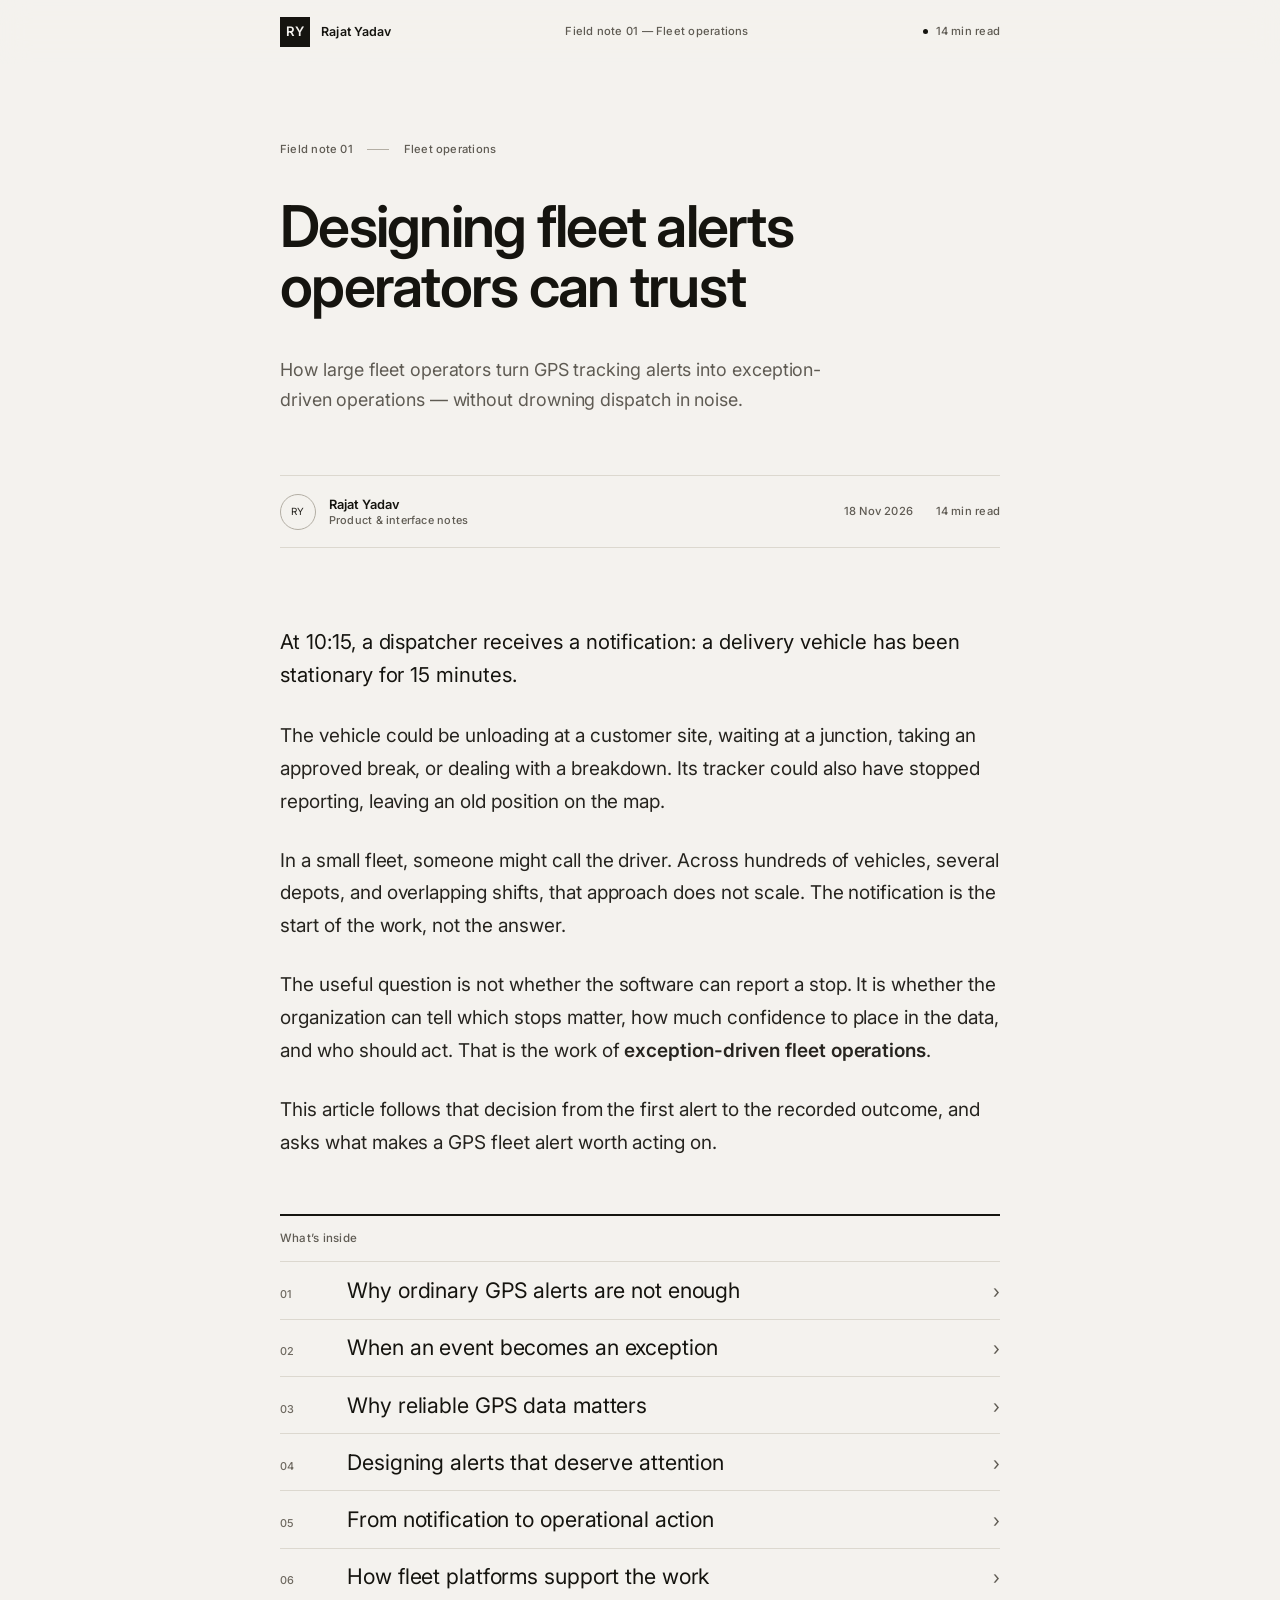
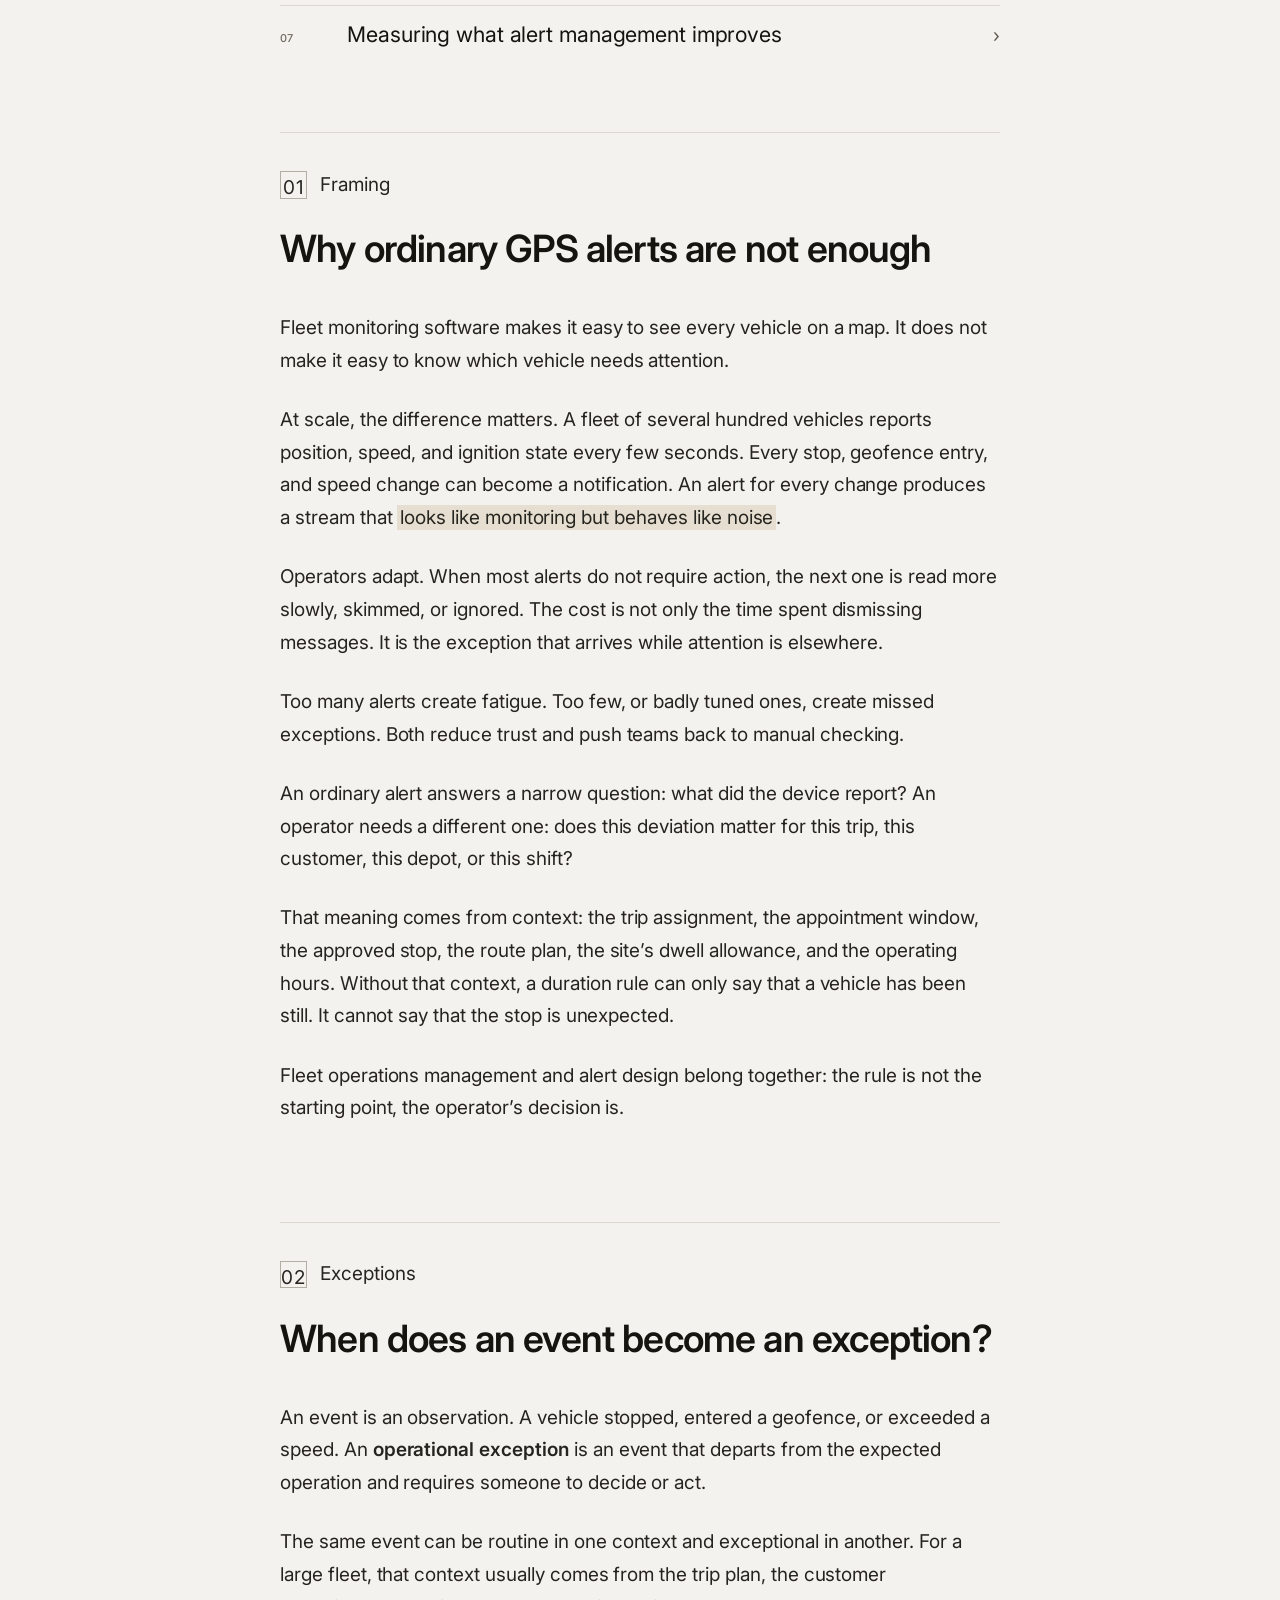
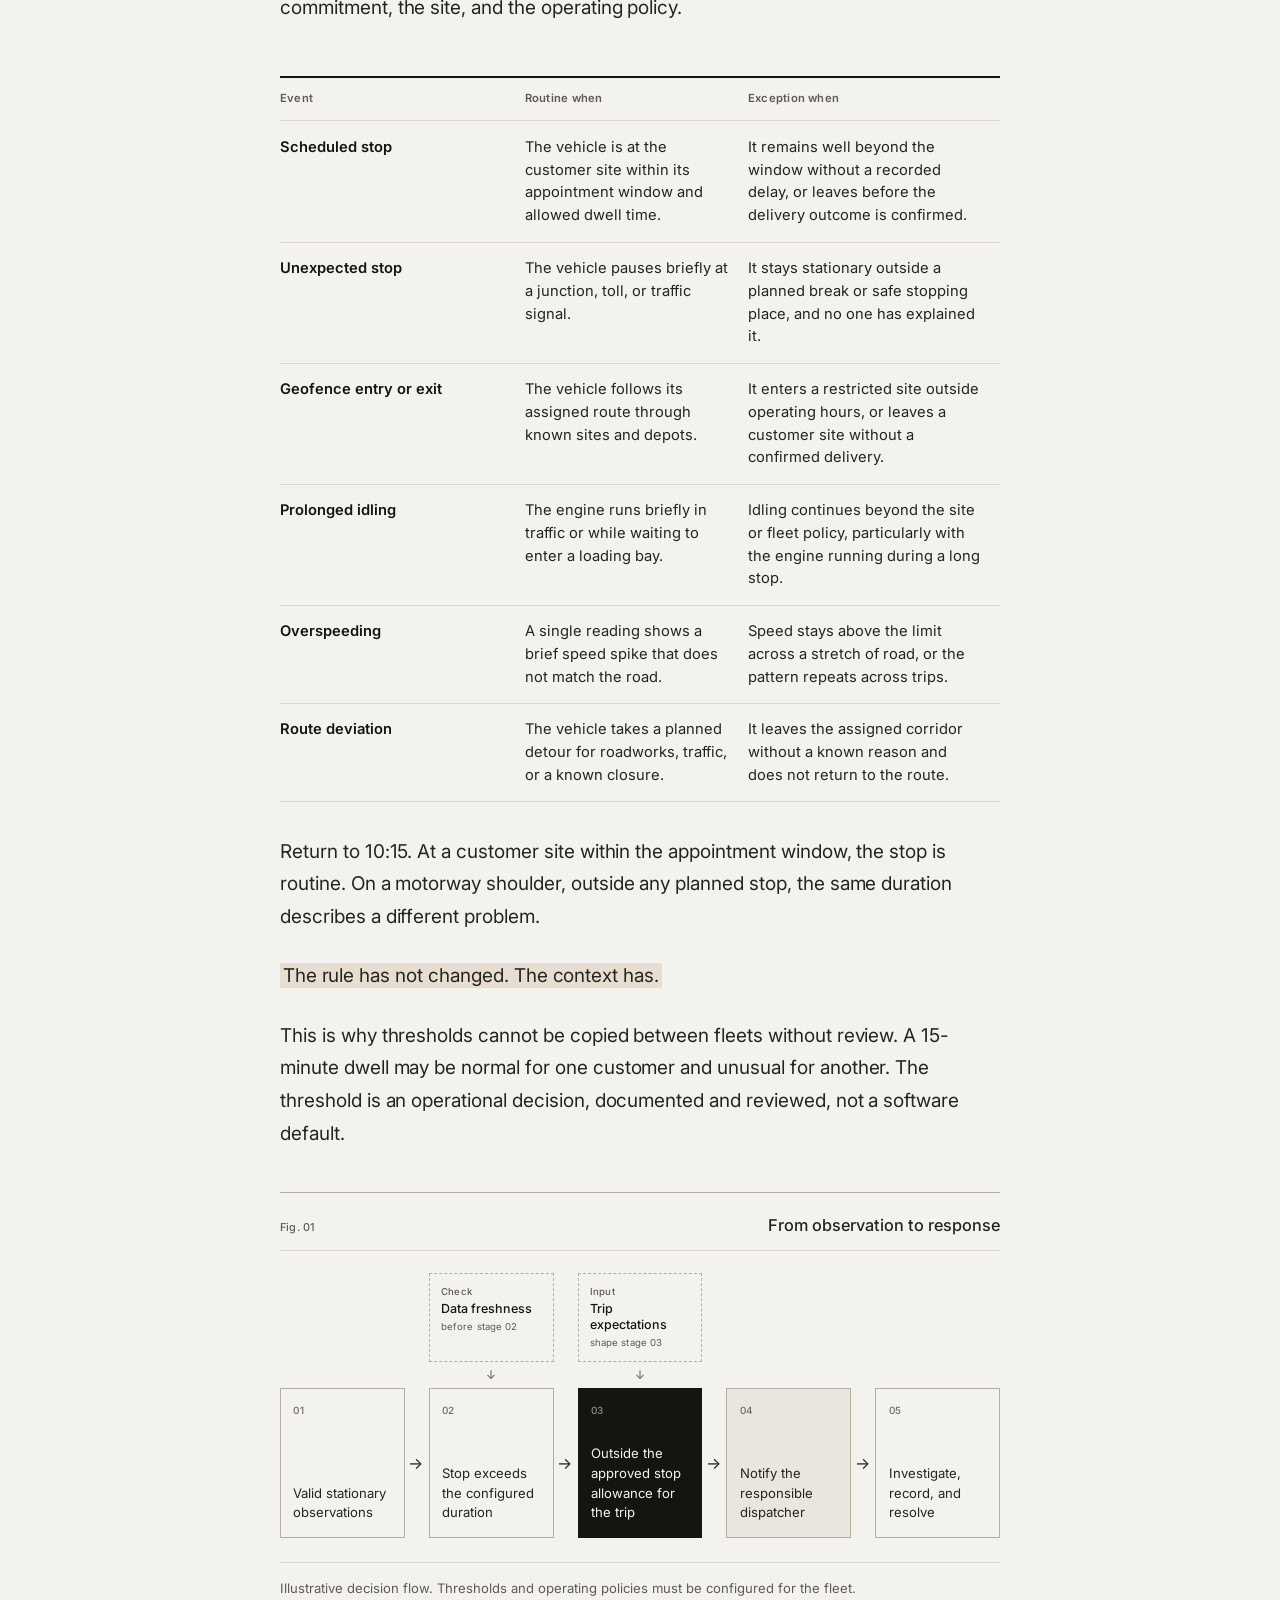
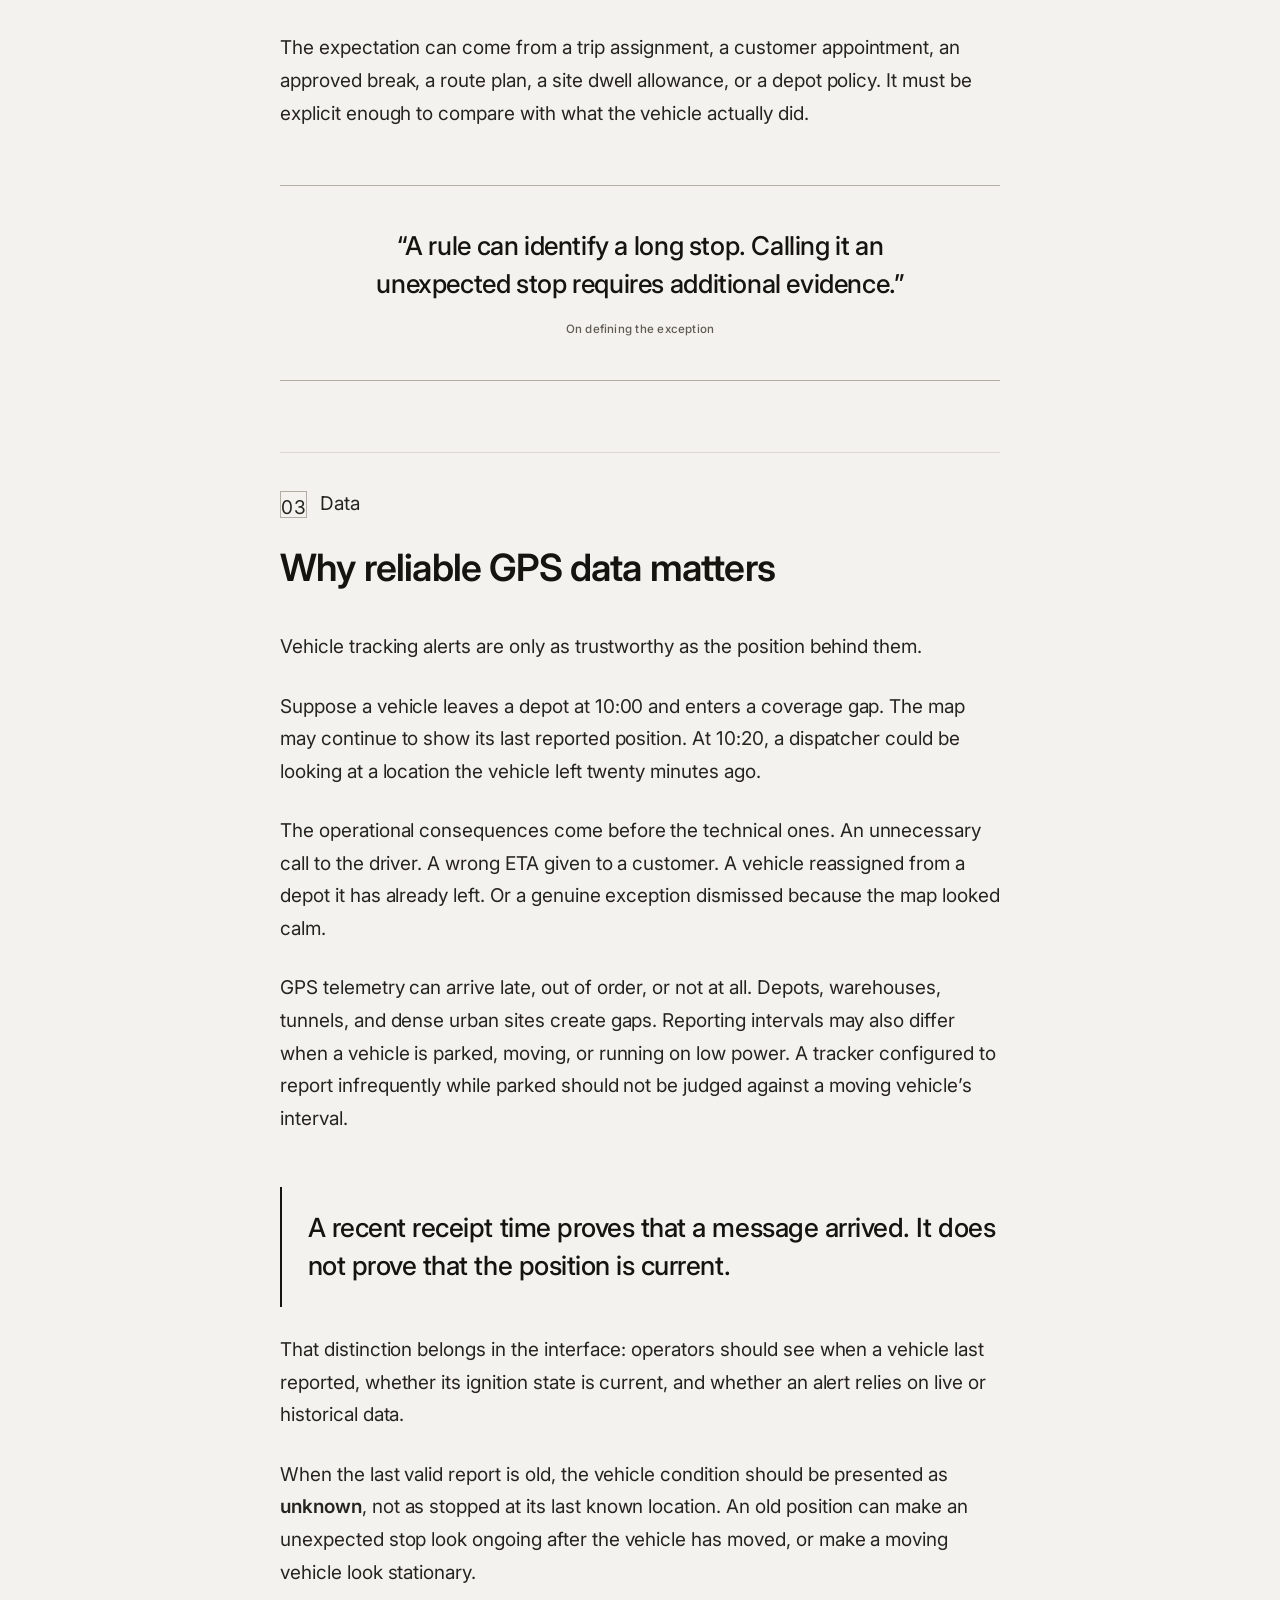
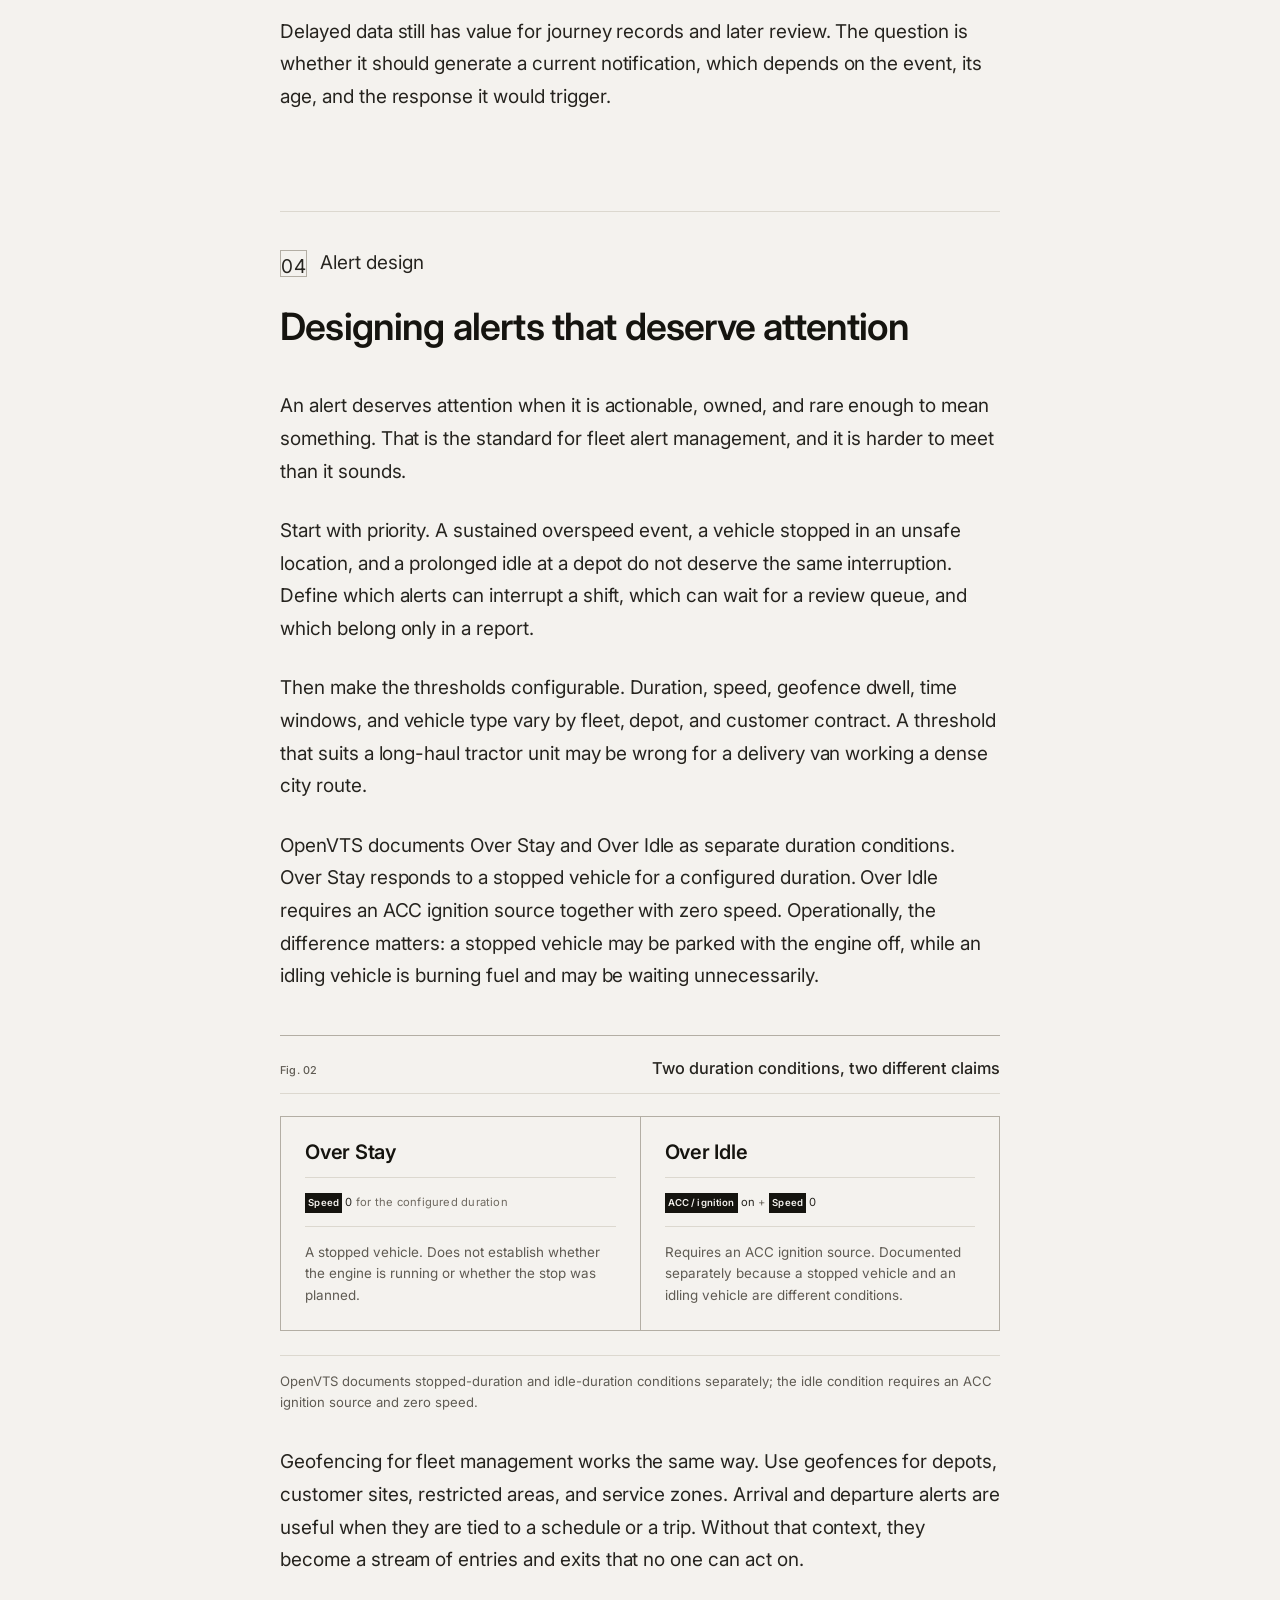
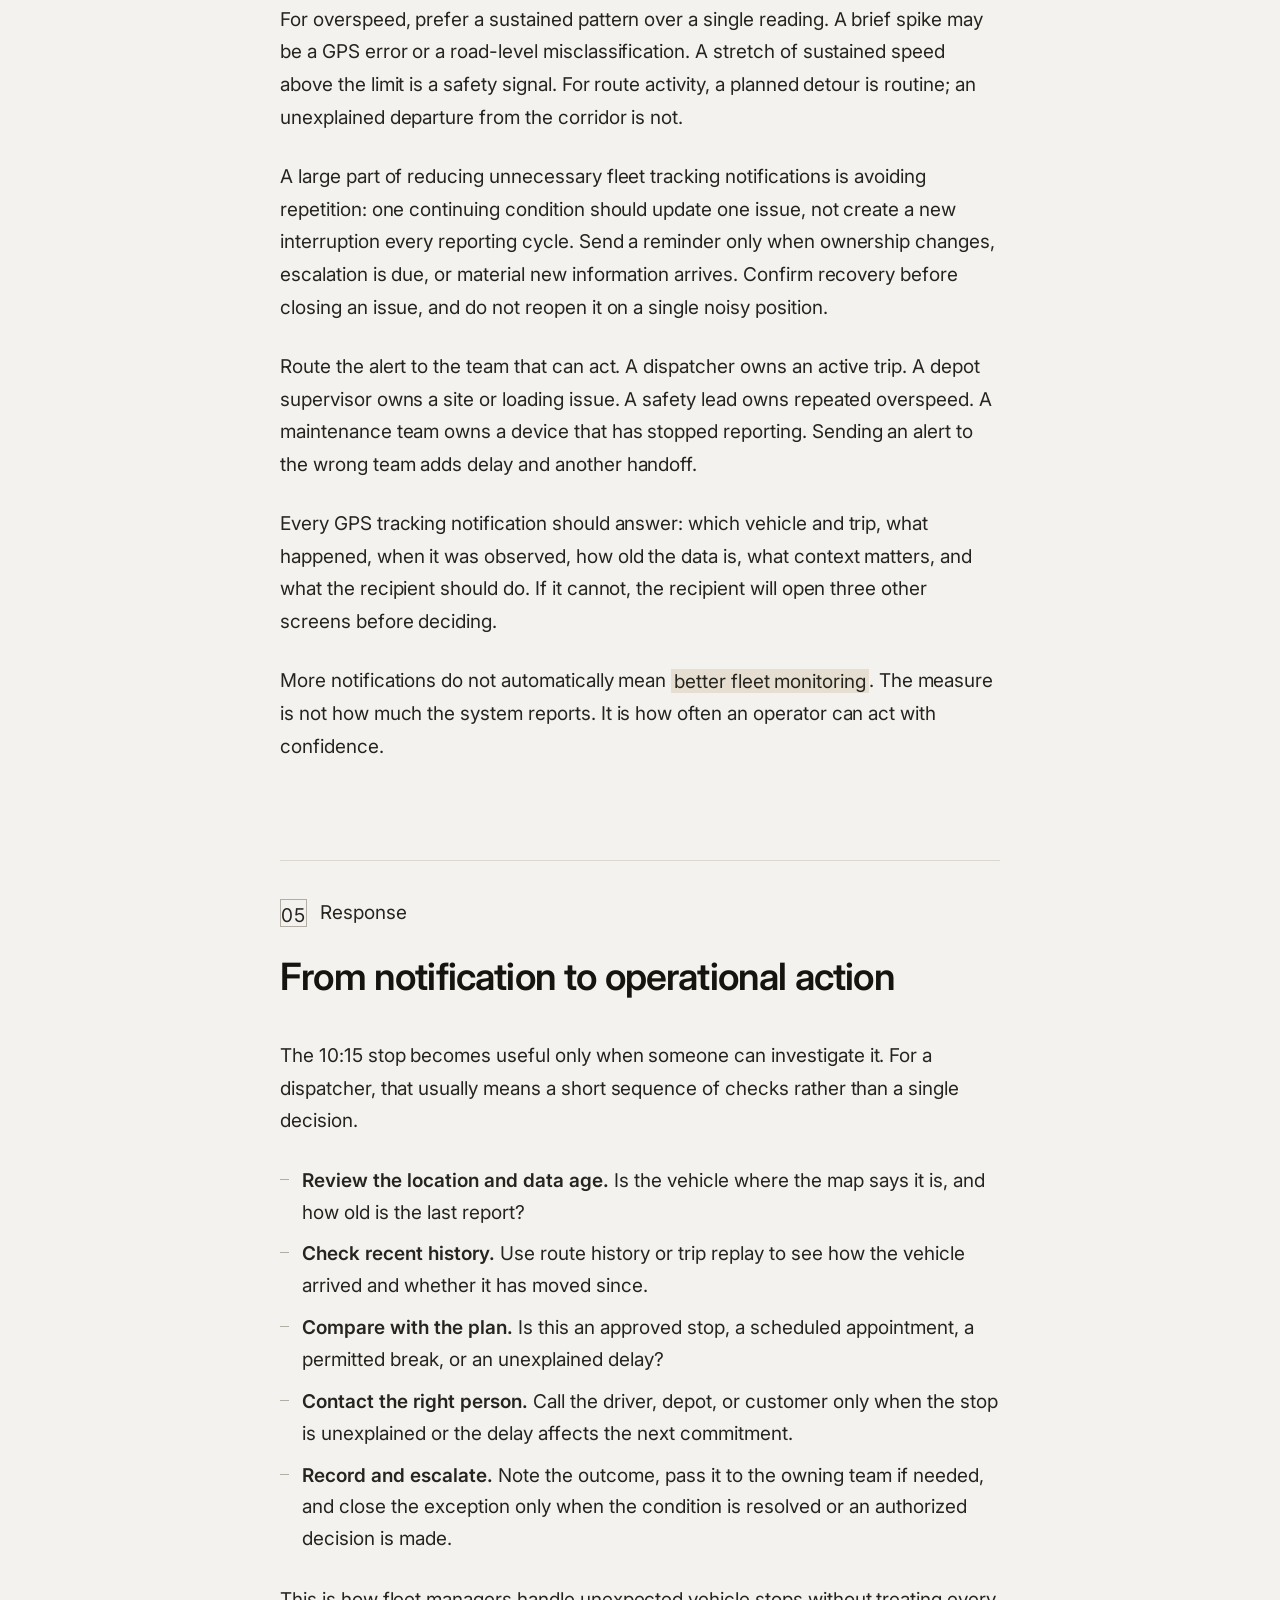
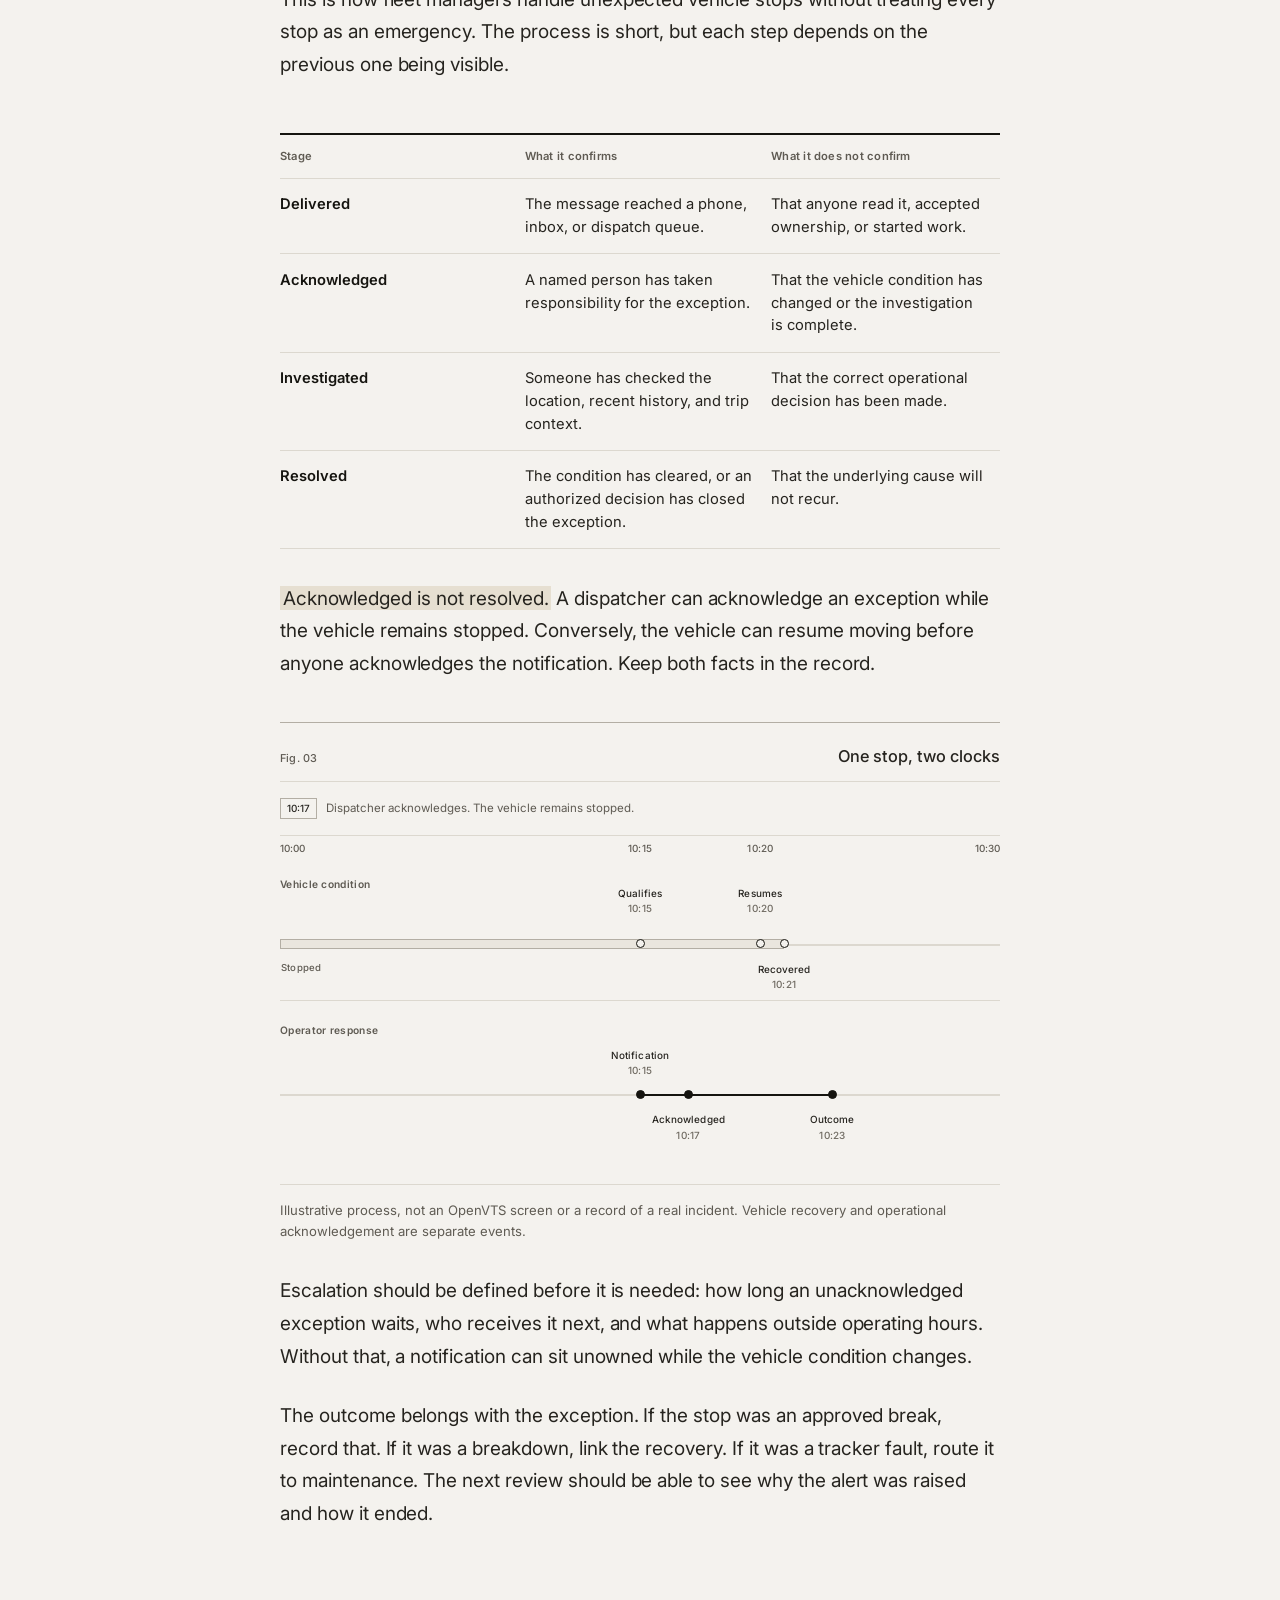
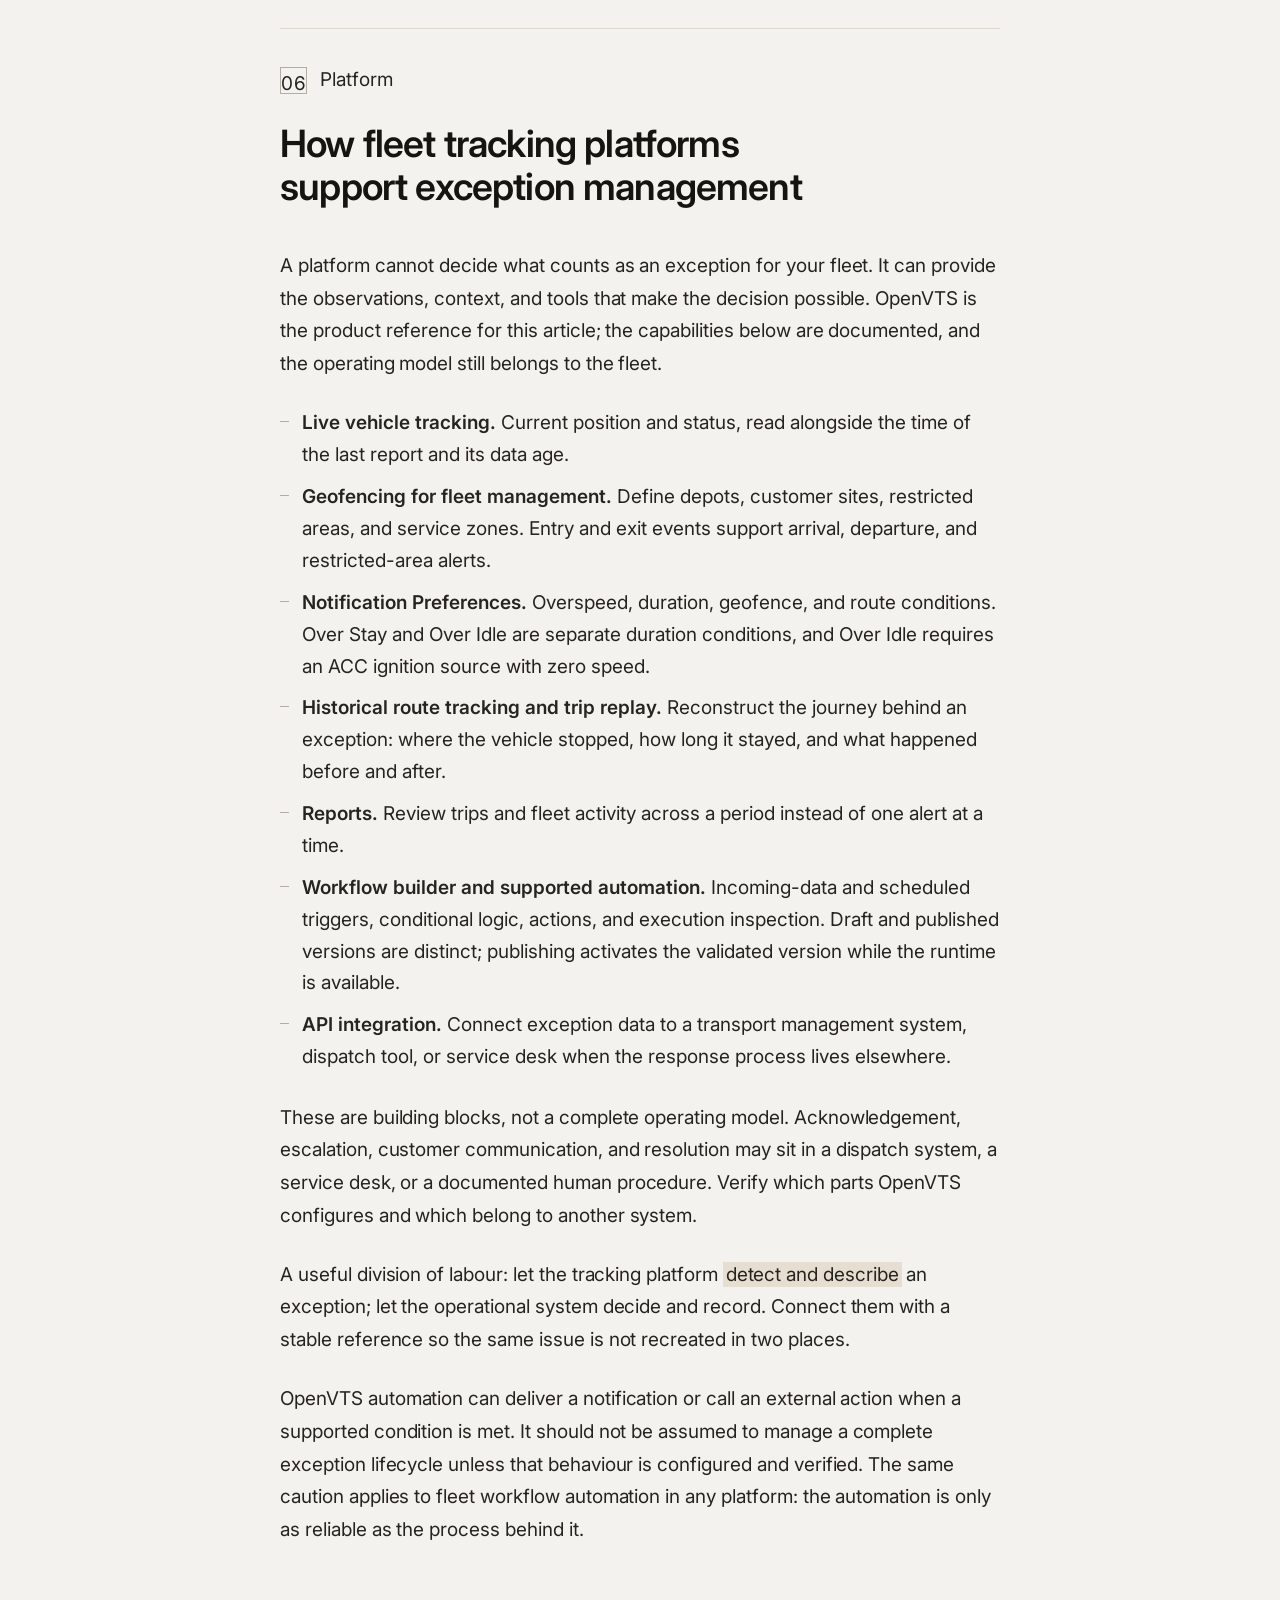
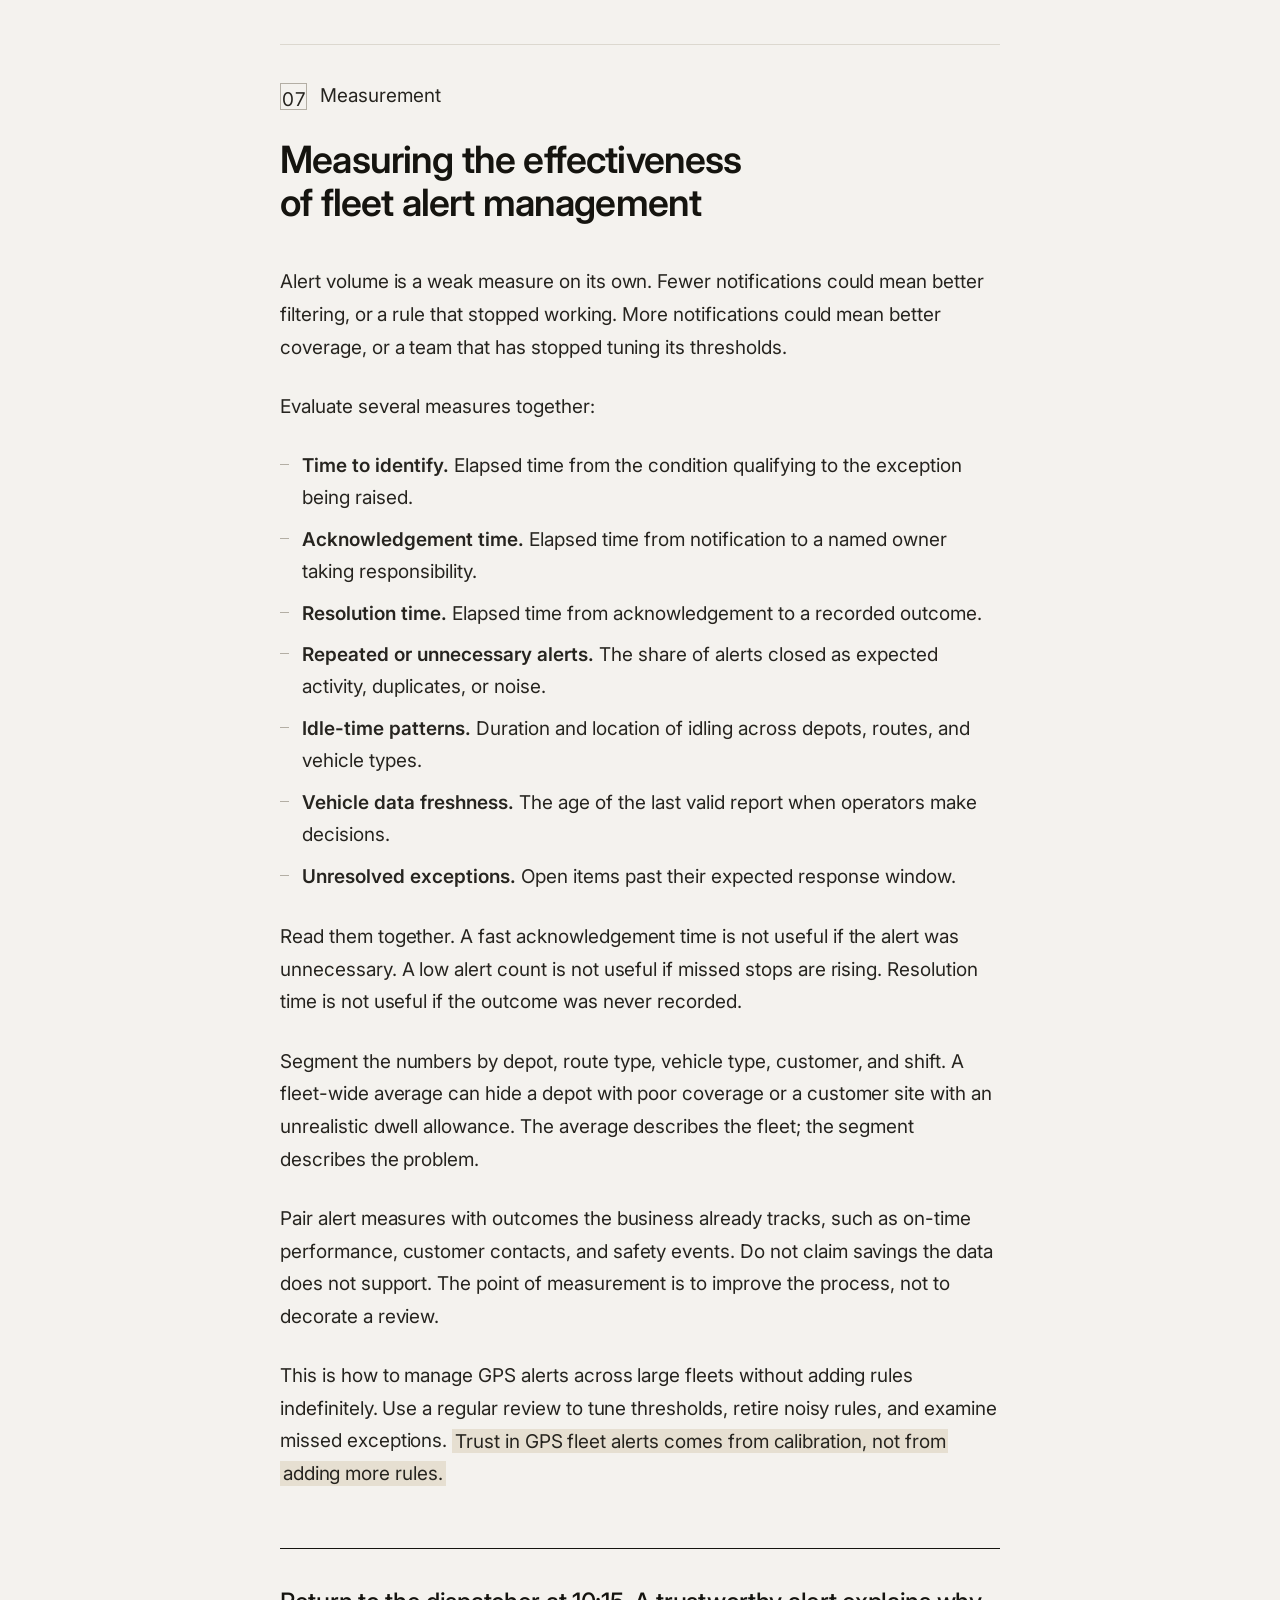
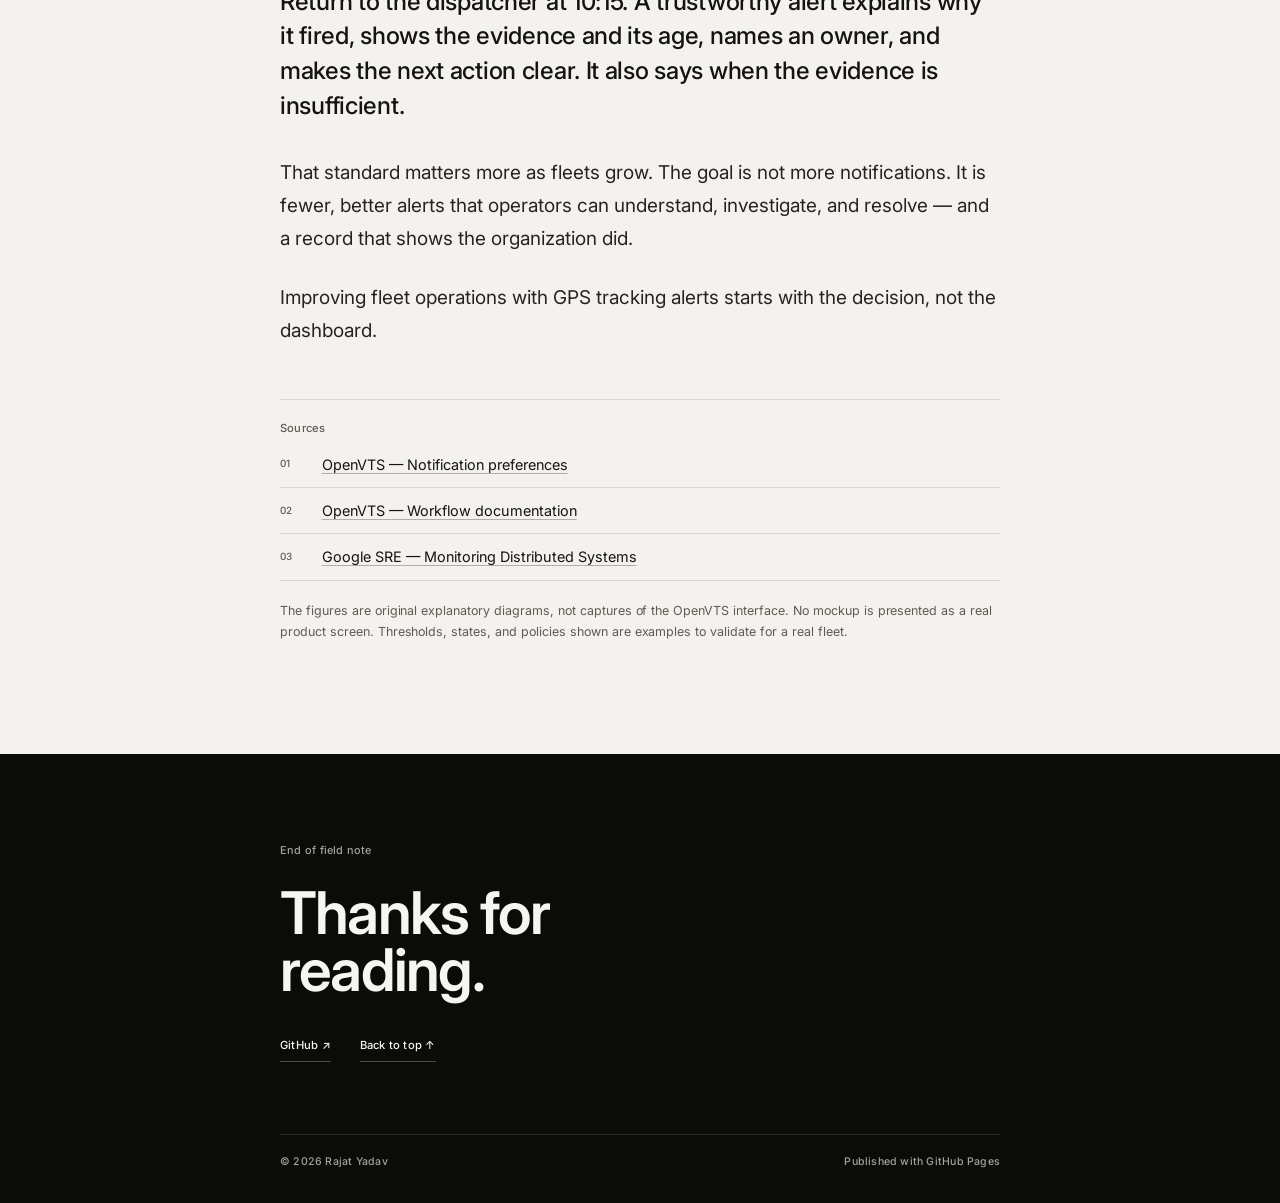
==== commit 0386f957: "Keep OpenVTS capability wording precise" ====
--- a/index.html
+++ b/index.html
@@ -351,10 +351,10 @@
       <p>A platform cannot decide what counts as an exception for your fleet. It can provide the observations, context, and tools that make the decision possible. OpenVTS is the product reference for this article; the capabilities below are documented, and the operating model still belongs to the fleet.</p>
       <ul>
         <li><strong>Live vehicle tracking.</strong> Current position and status, read alongside the time of the last report and its data age.</li>
-        <li><strong>Geofencing for fleet management.</strong> Define depots, customer sites, restricted areas, and service zones. Entry and exit events support arrival, departure, and unauthorized-access checks.</li>
+        <li><strong>Geofencing for fleet management.</strong> Define depots, customer sites, restricted areas, and service zones. Entry and exit events support arrival, departure, and restricted-area alerts.</li>
         <li><strong>Notification Preferences.</strong> Overspeed, duration, geofence, and route conditions. Over Stay and Over Idle are separate duration conditions, and Over Idle requires an ACC ignition source with zero speed.</li>
         <li><strong>Historical route tracking and trip replay.</strong> Reconstruct the journey behind an exception: where the vehicle stopped, how long it stayed, and what happened before and after.</li>
-        <li><strong>Reports.</strong> Review trips, stops, idling, and route activity across a period instead of one alert at a time.</li>
+        <li><strong>Reports.</strong> Review trips and fleet activity across a period instead of one alert at a time.</li>
         <li><strong>Workflow builder and supported automation.</strong> Incoming-data and scheduled triggers, conditional logic, actions, and execution inspection. Draft and published versions are distinct; publishing activates the validated version while the runtime is available.</li>
         <li><strong>API integration.</strong> Connect exception data to a transport management system, dispatch tool, or service desk when the response process lives elsewhere.</li>
       </ul>
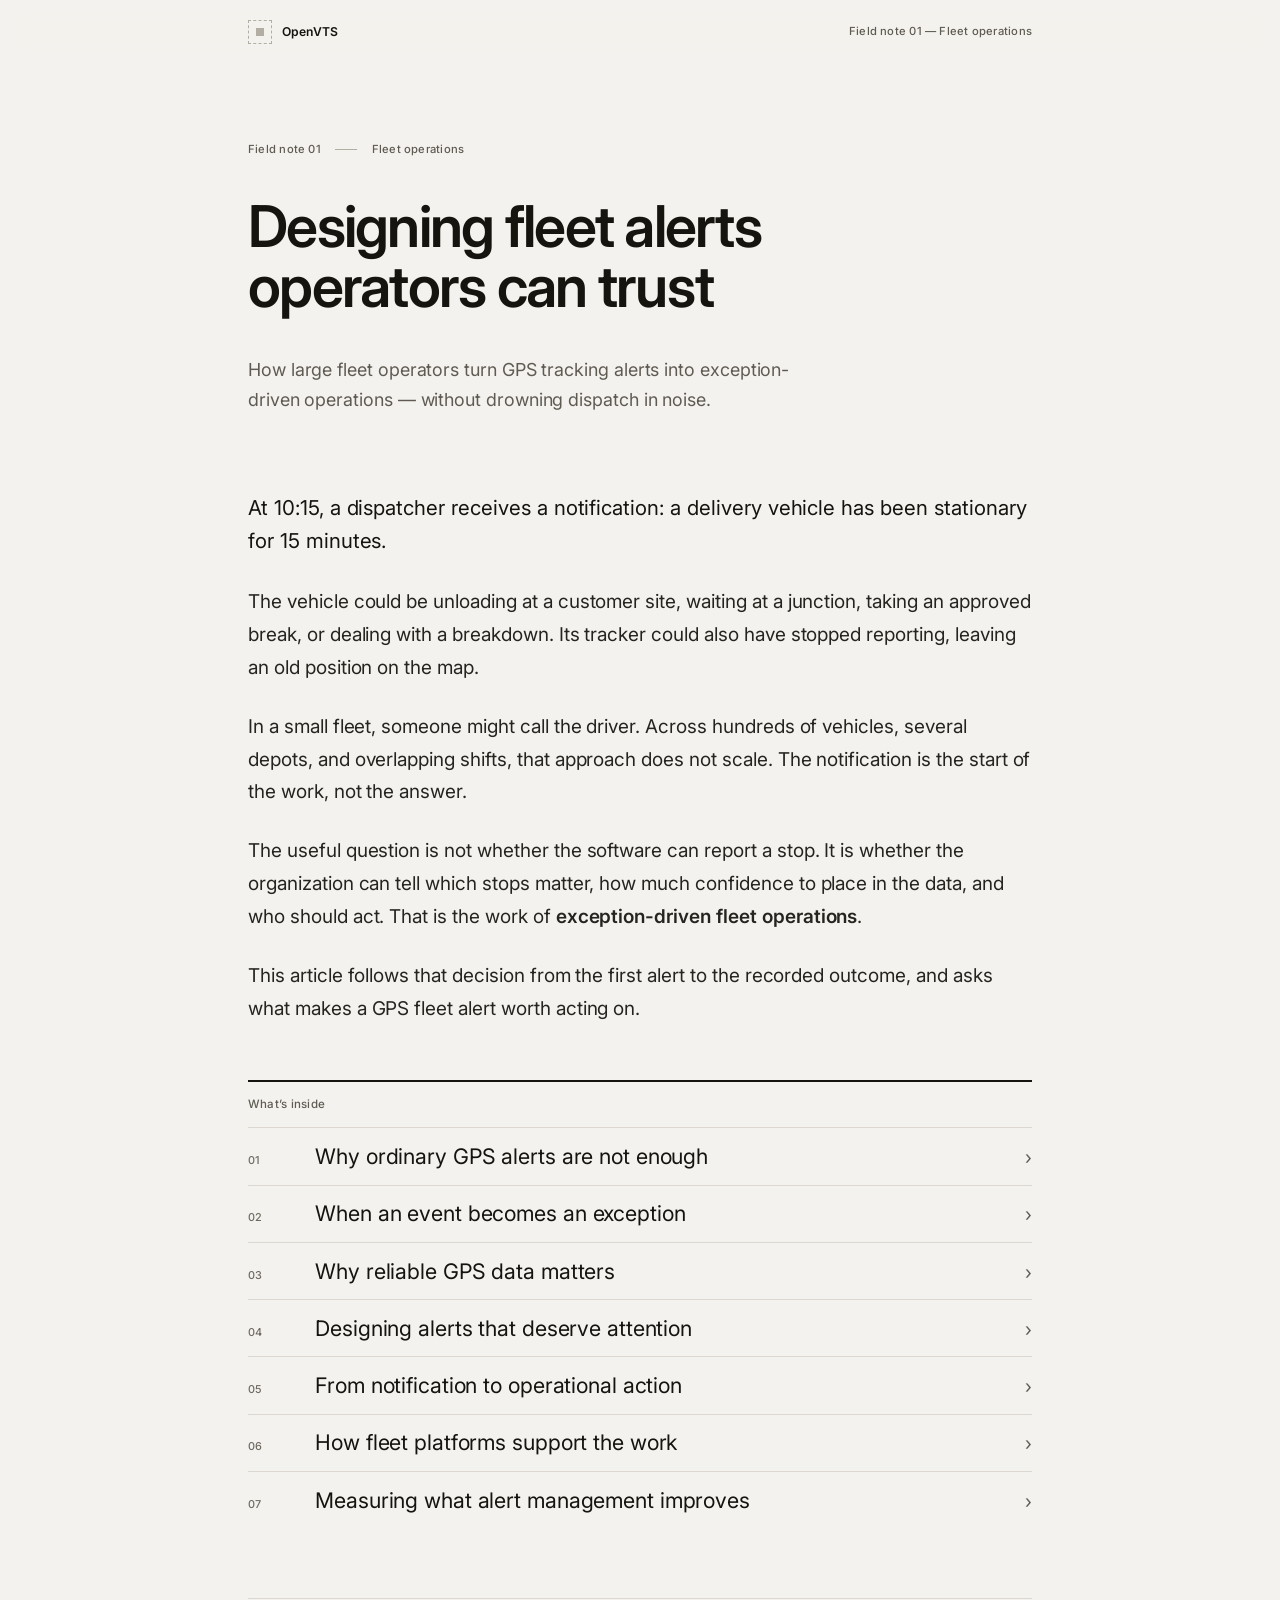
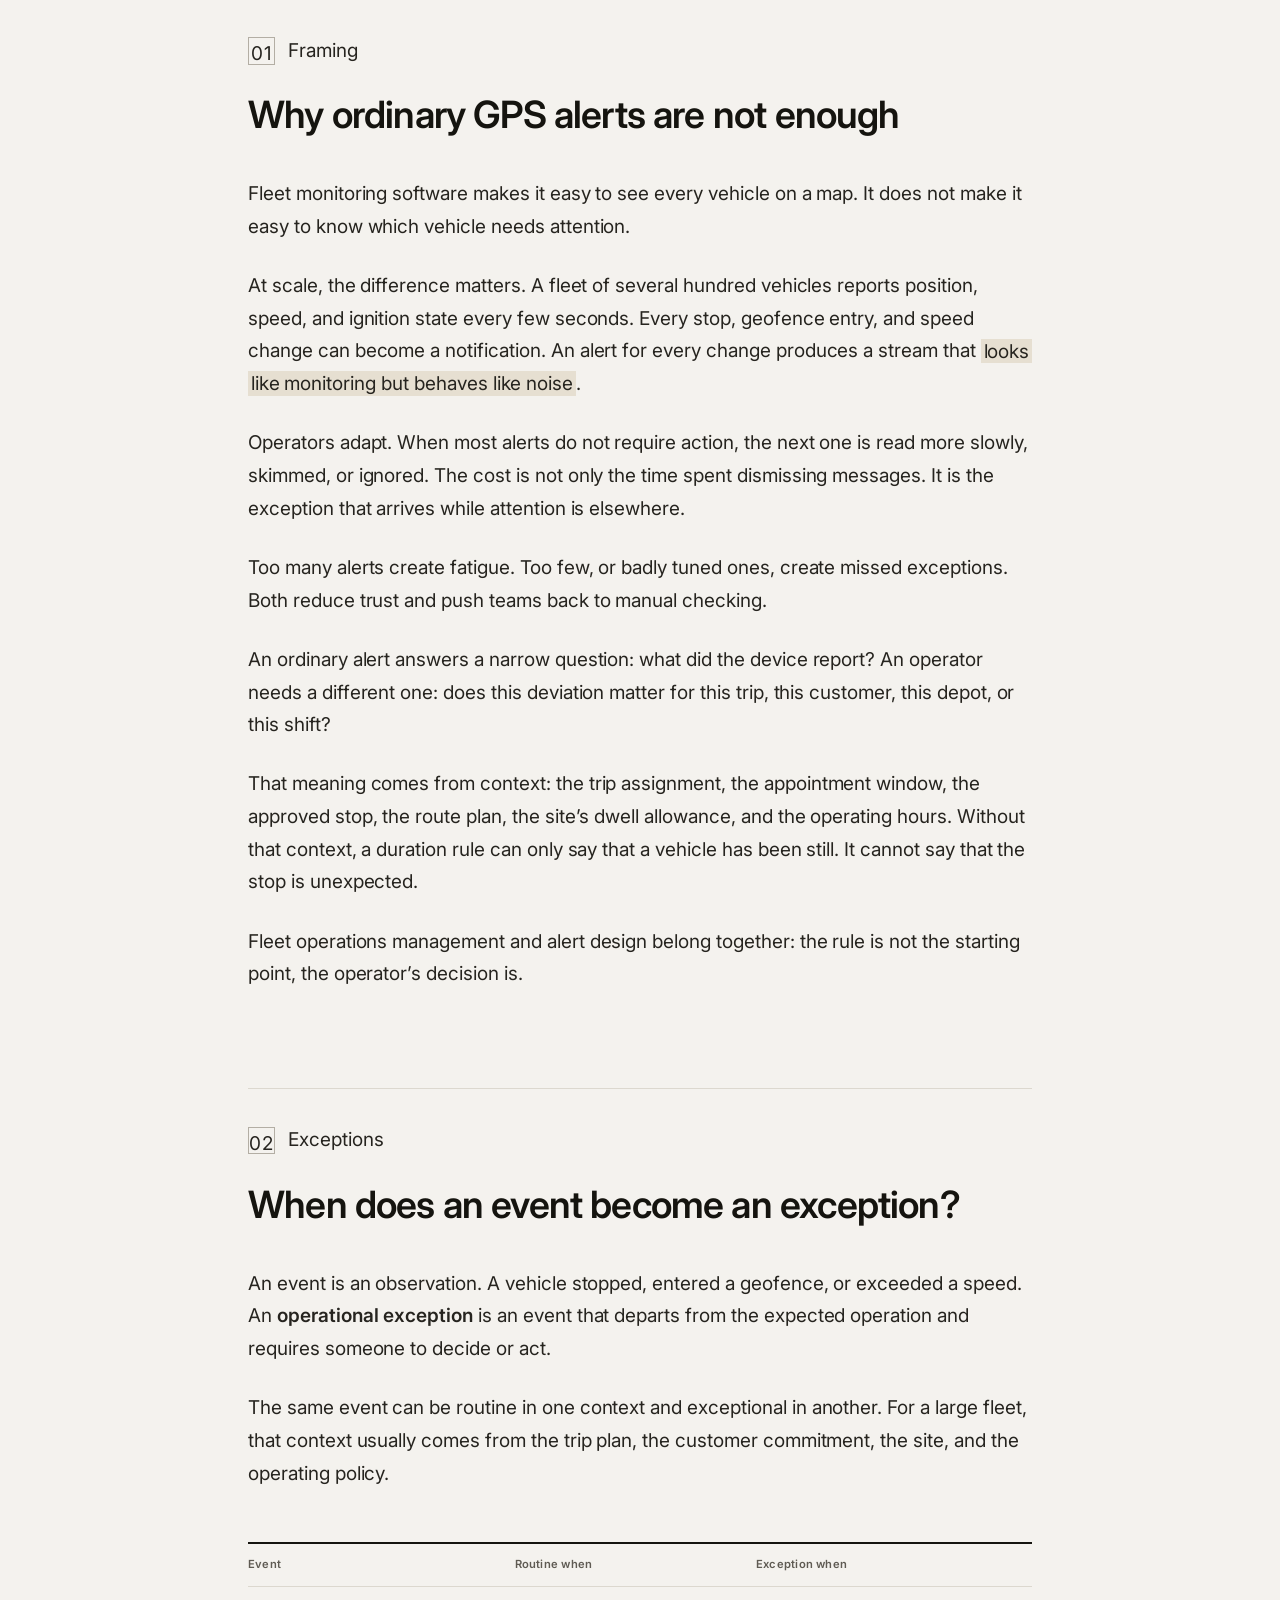
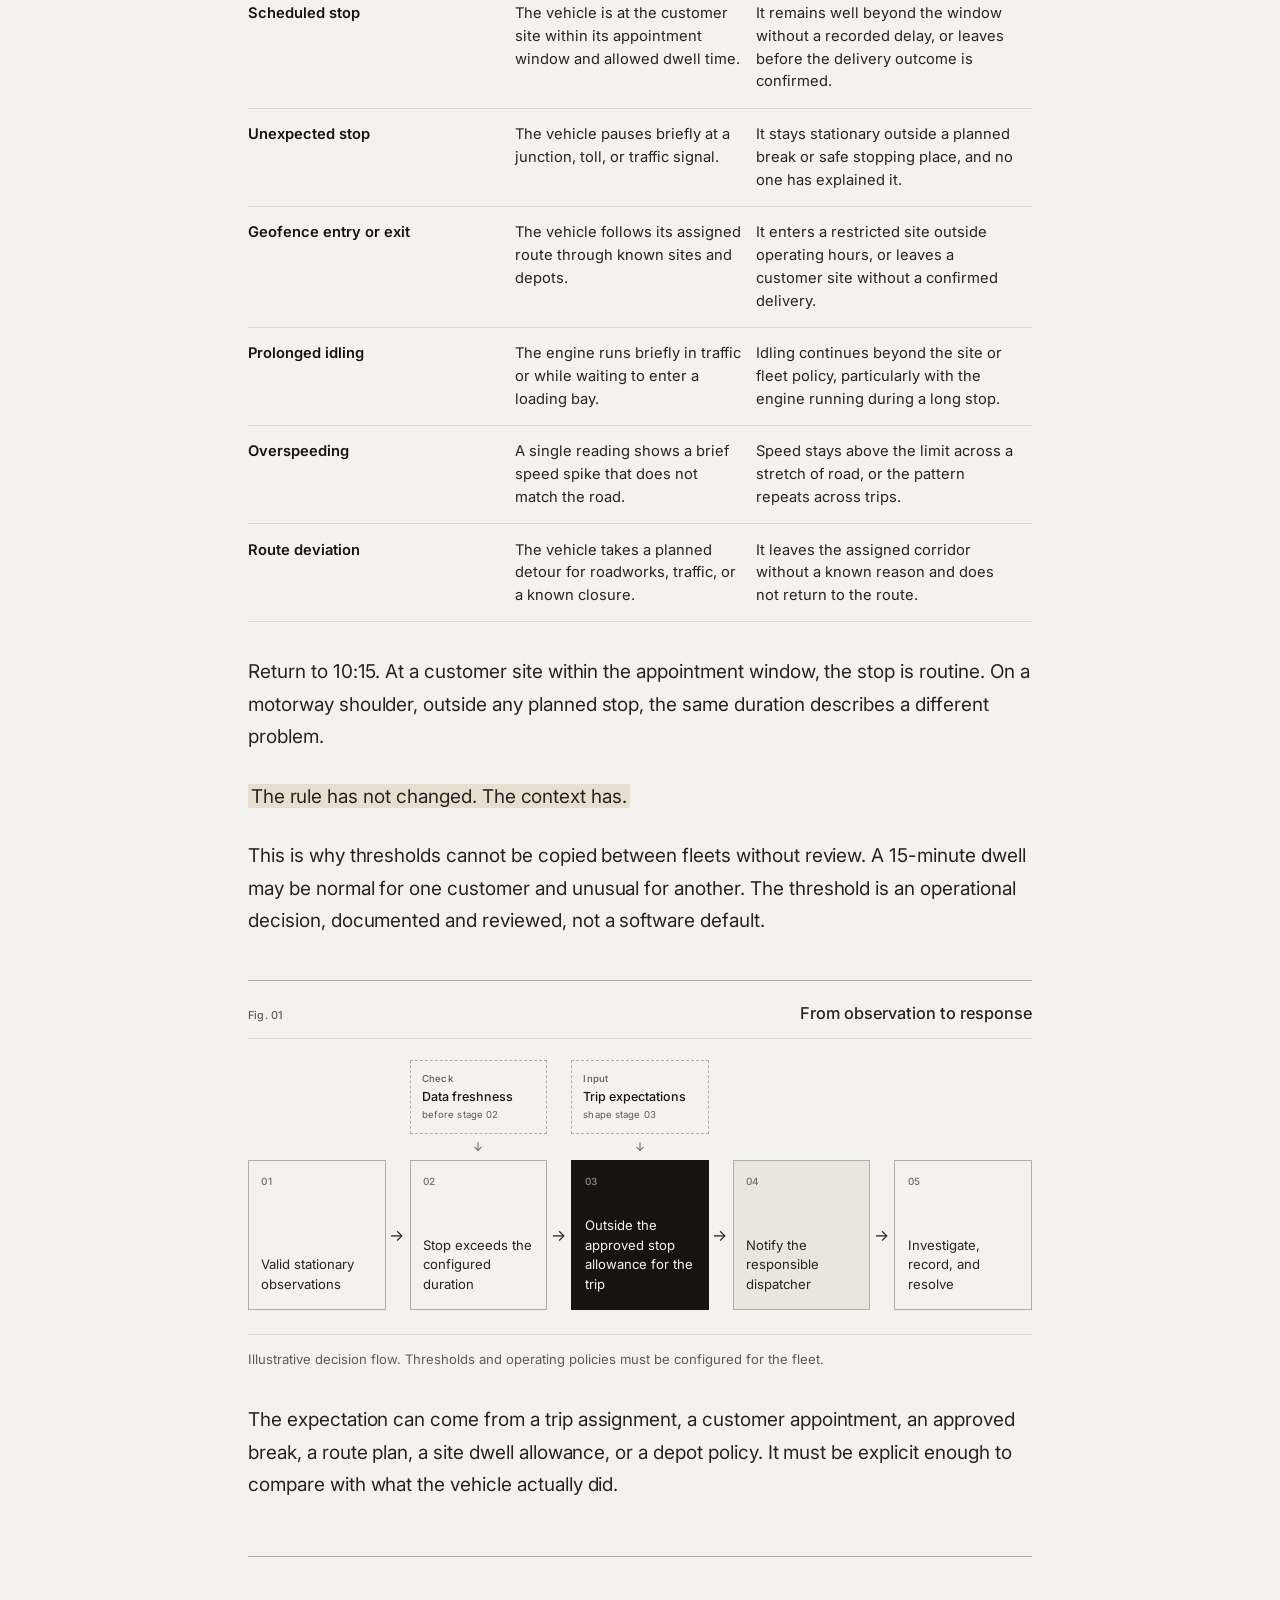
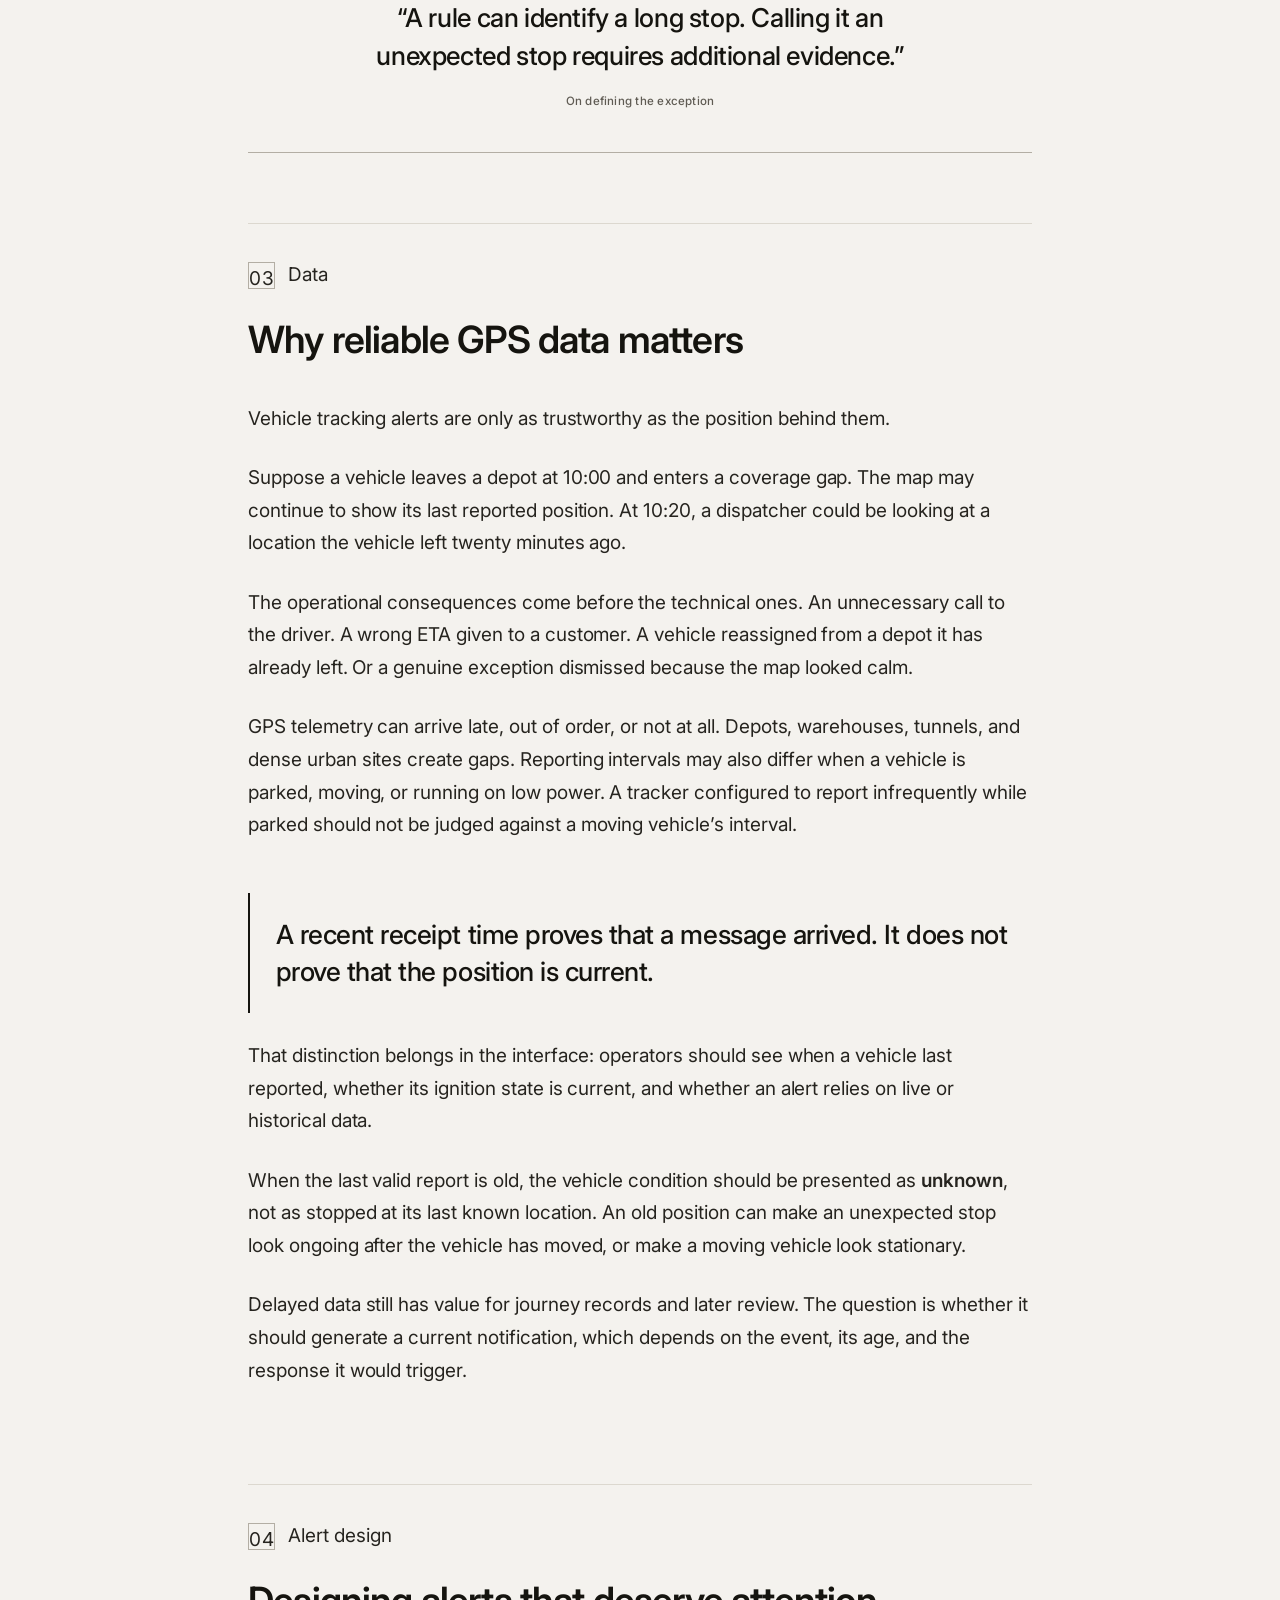
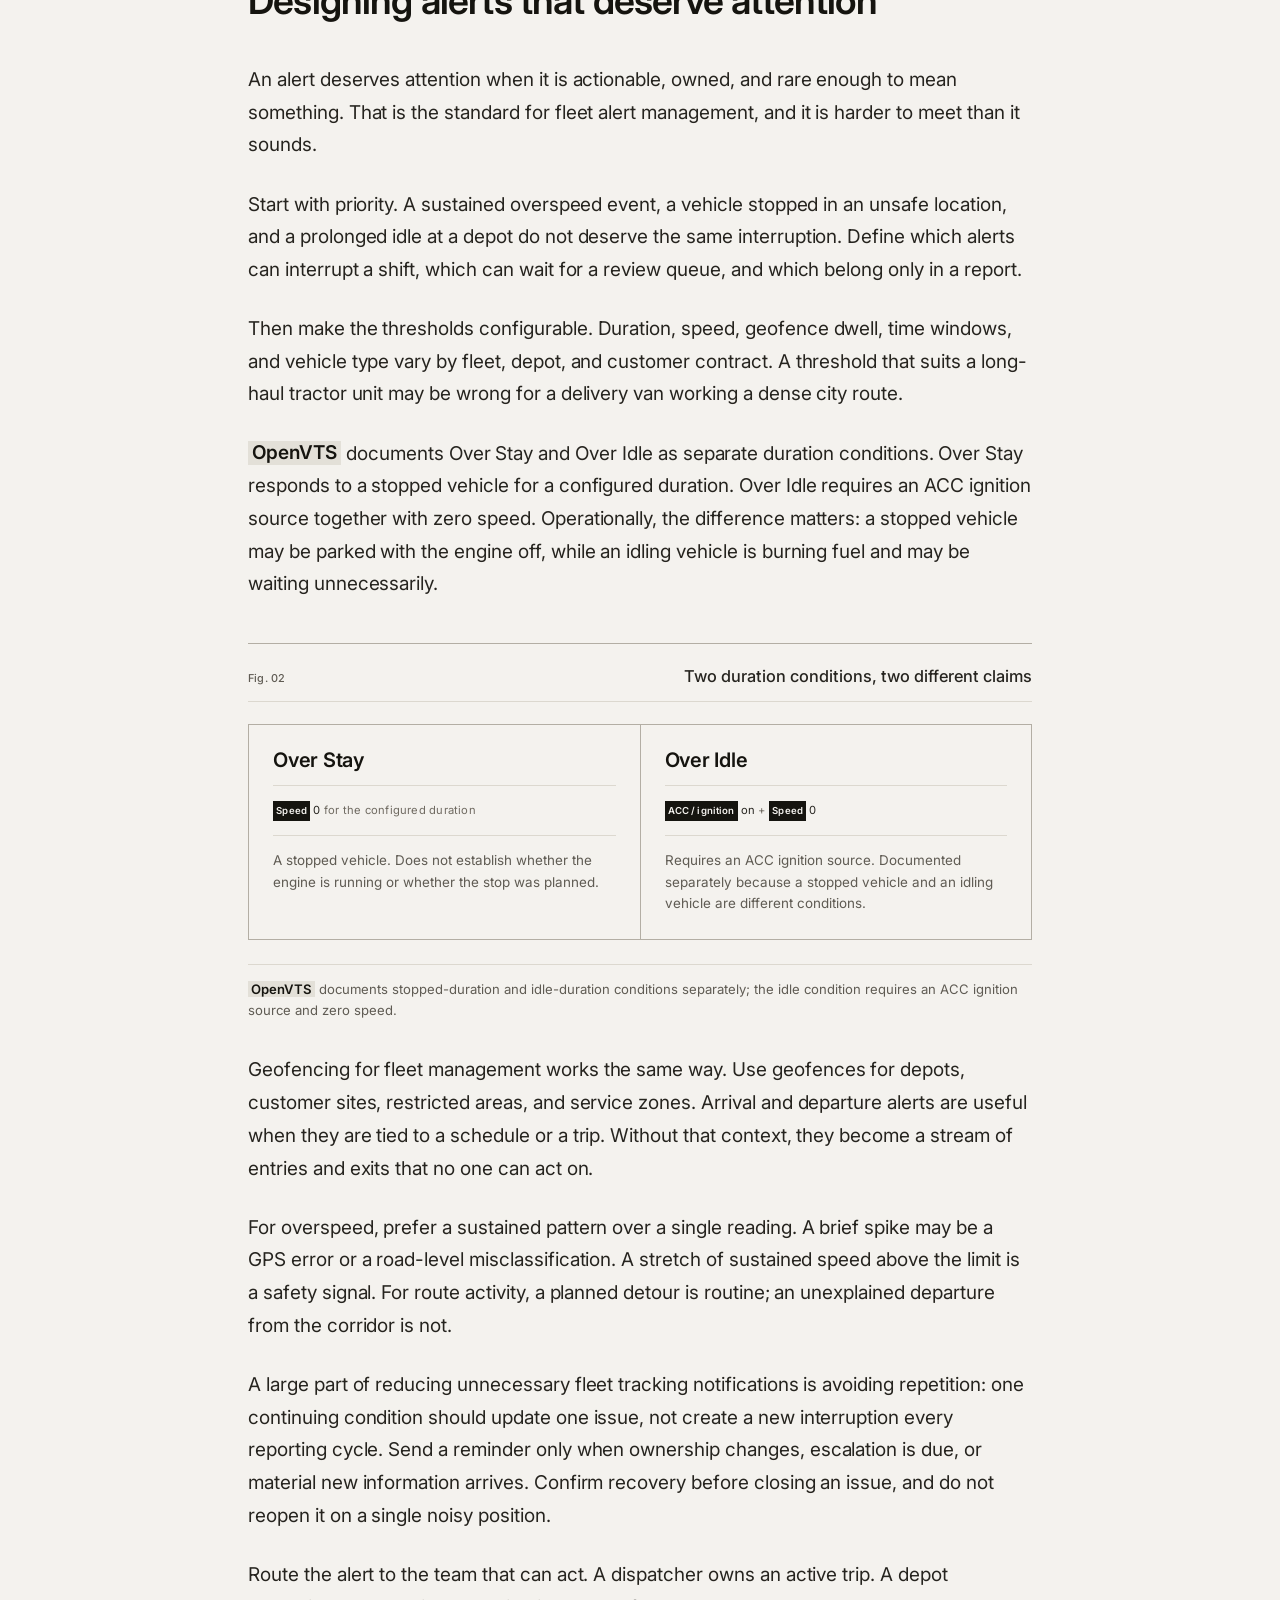
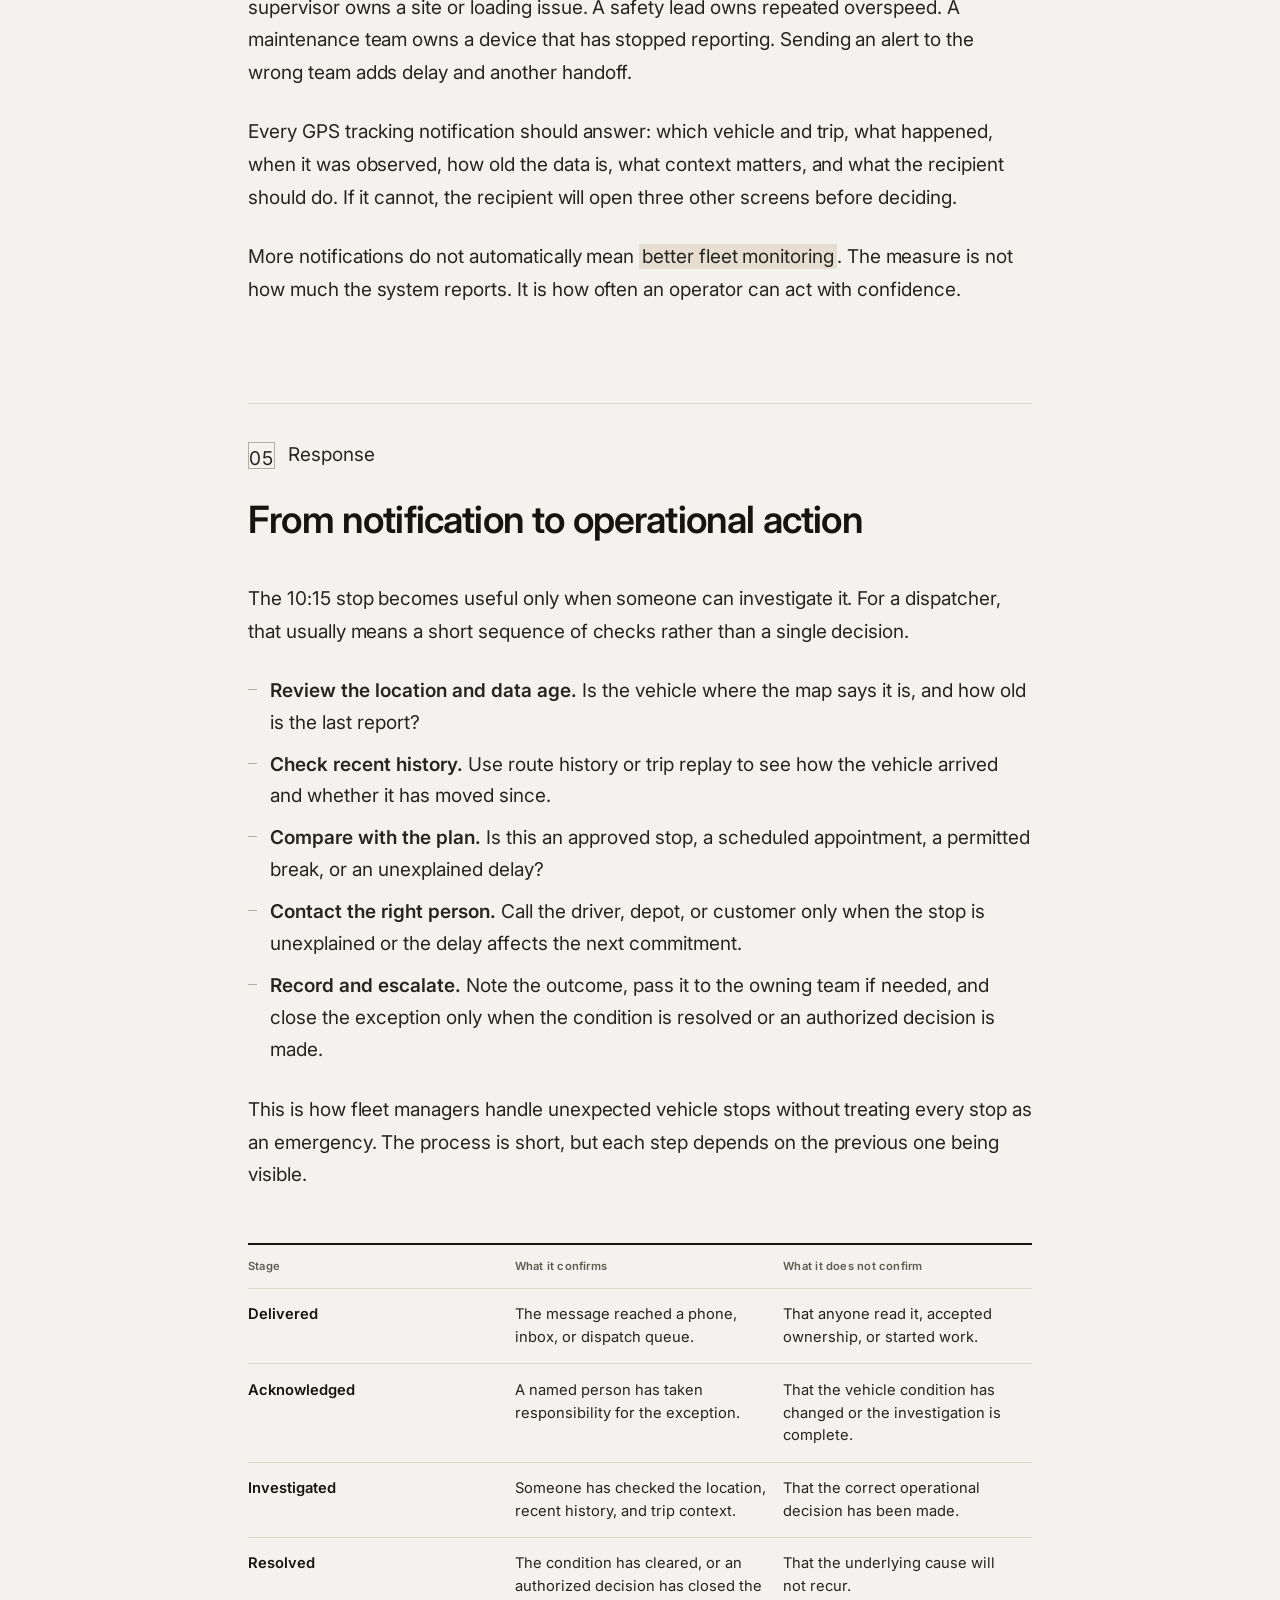
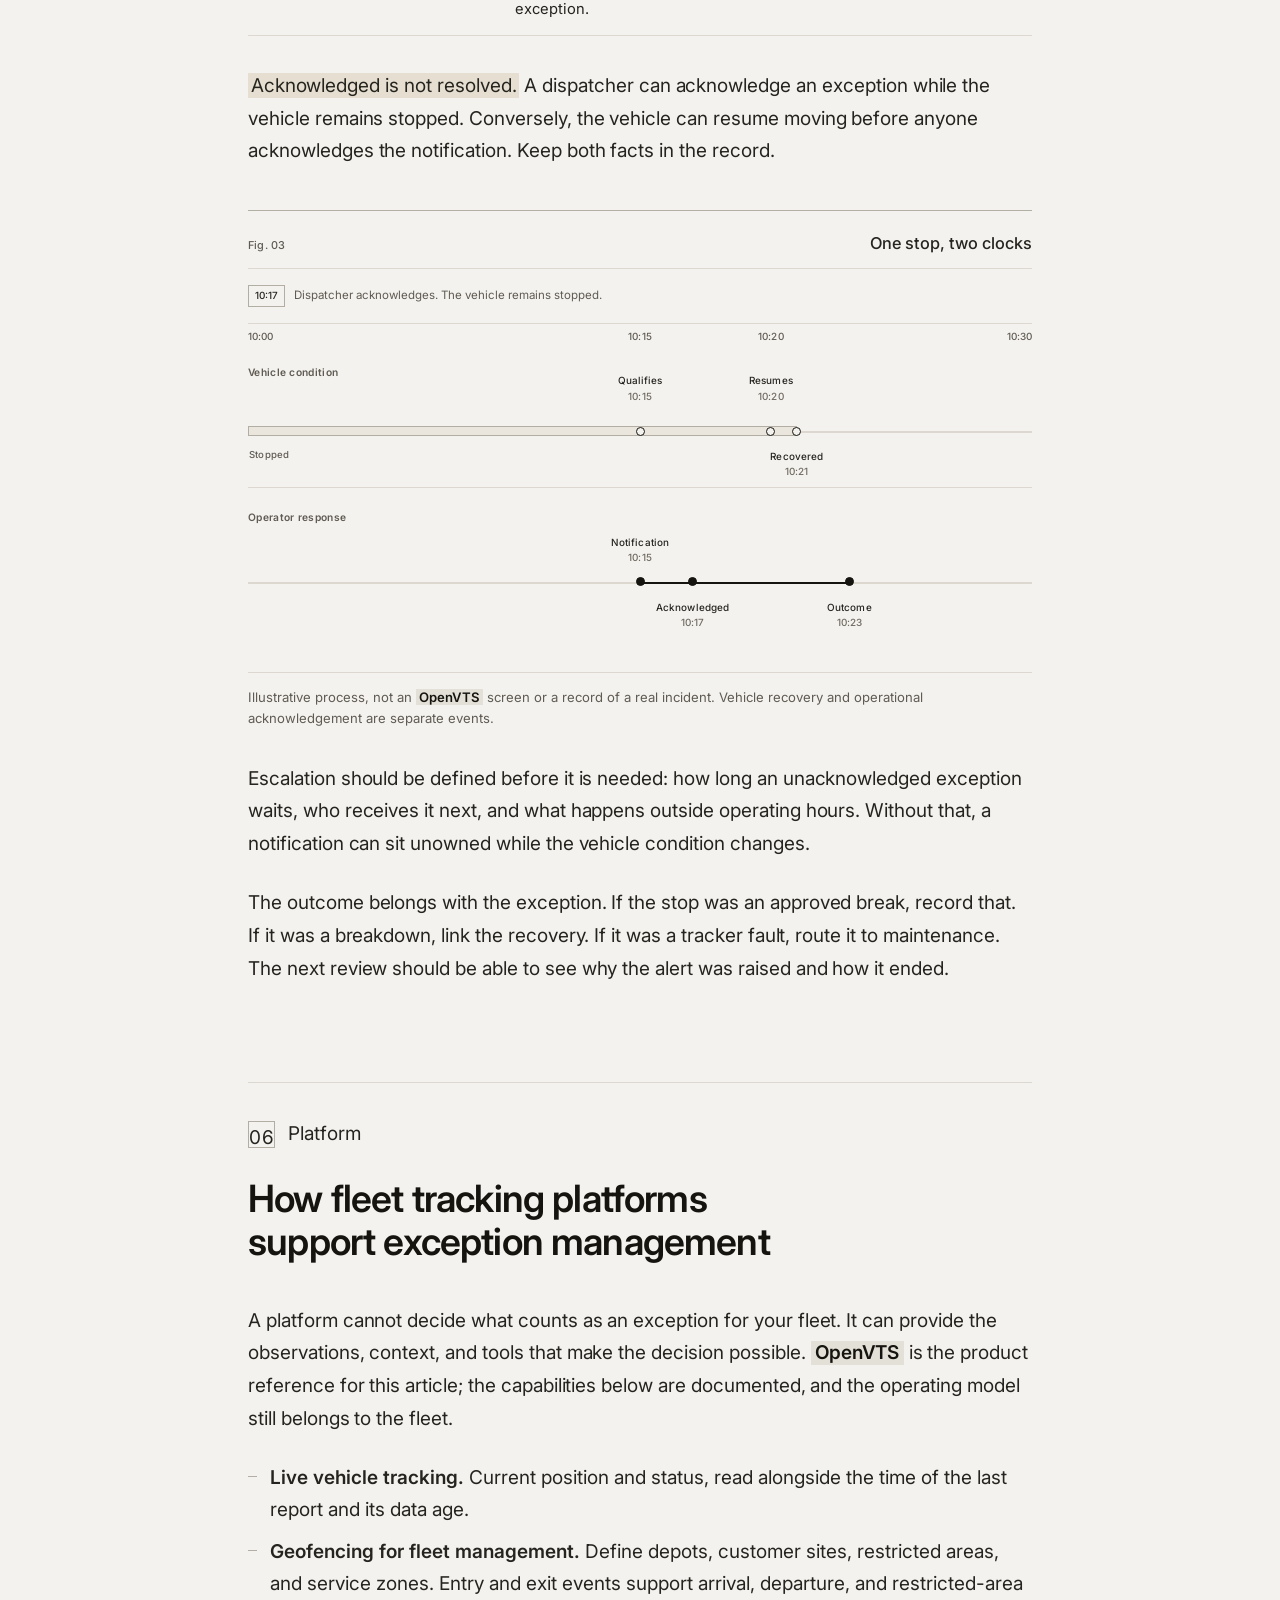
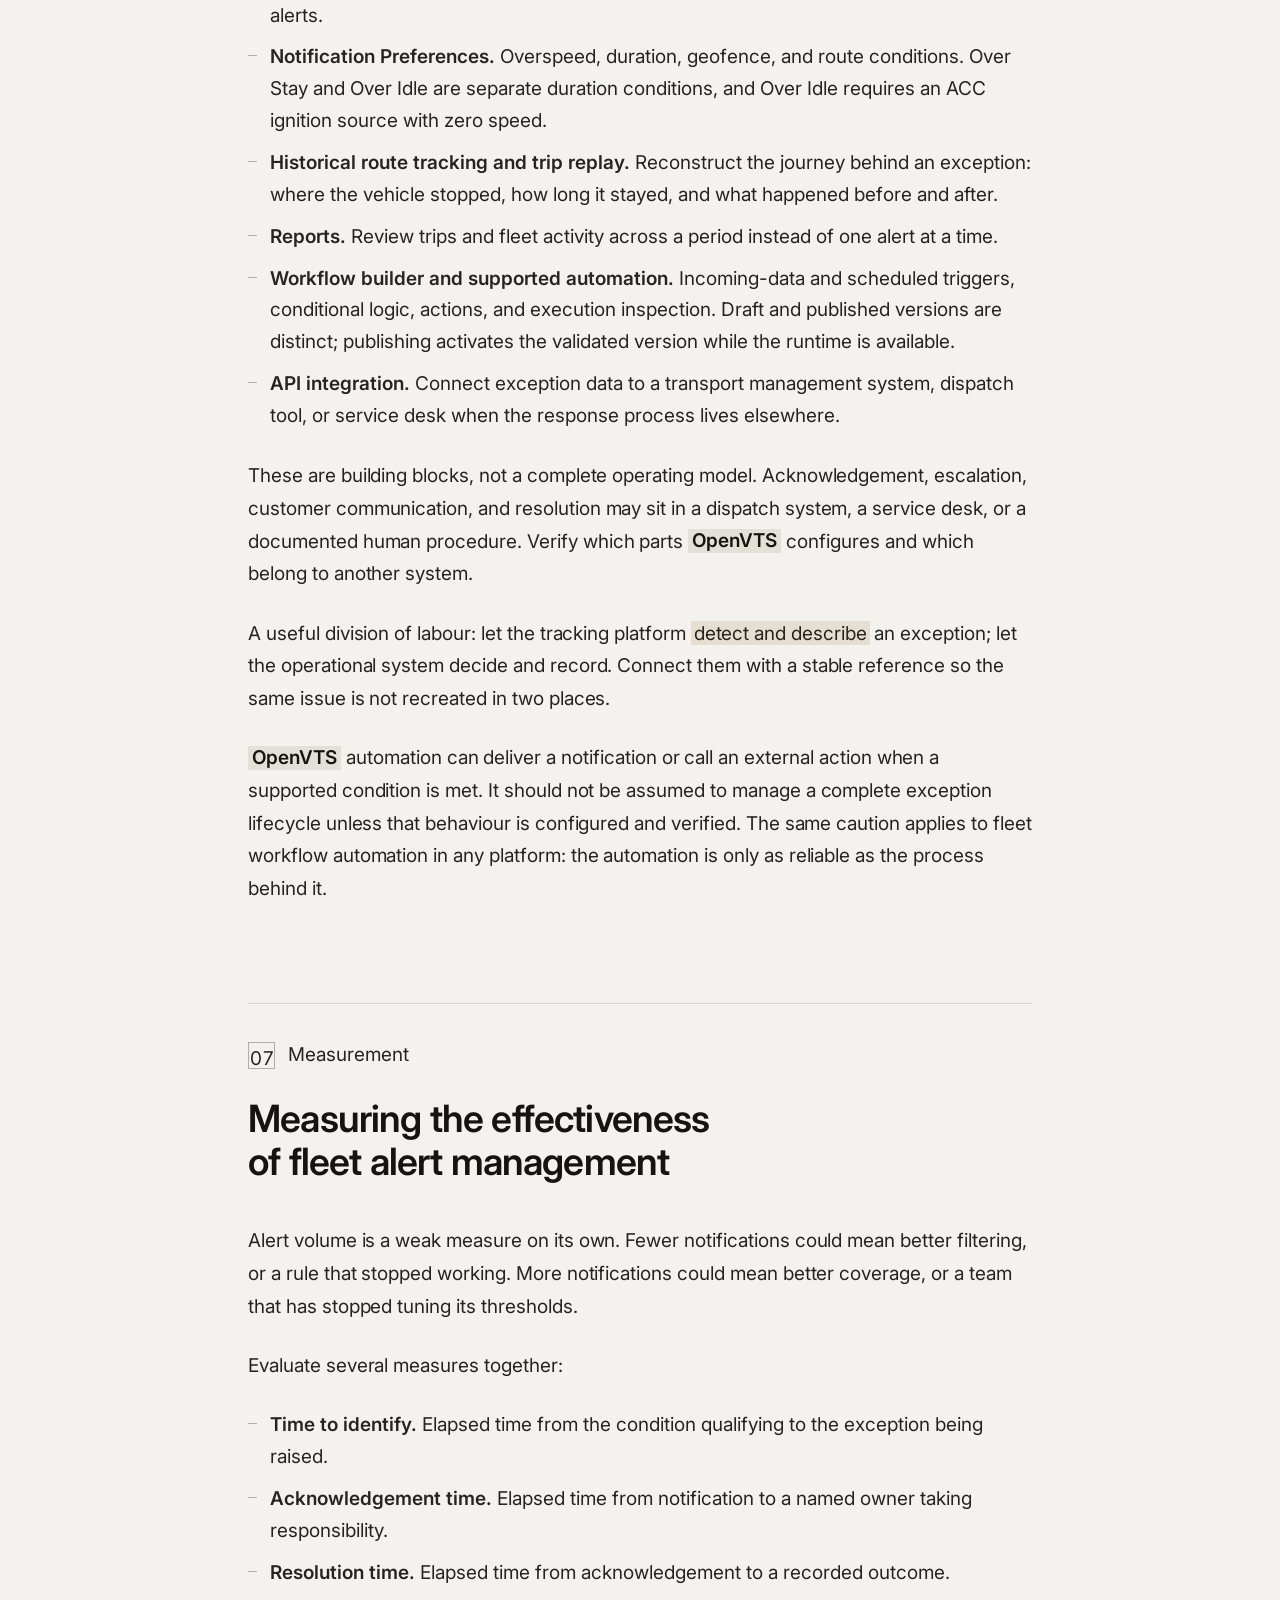
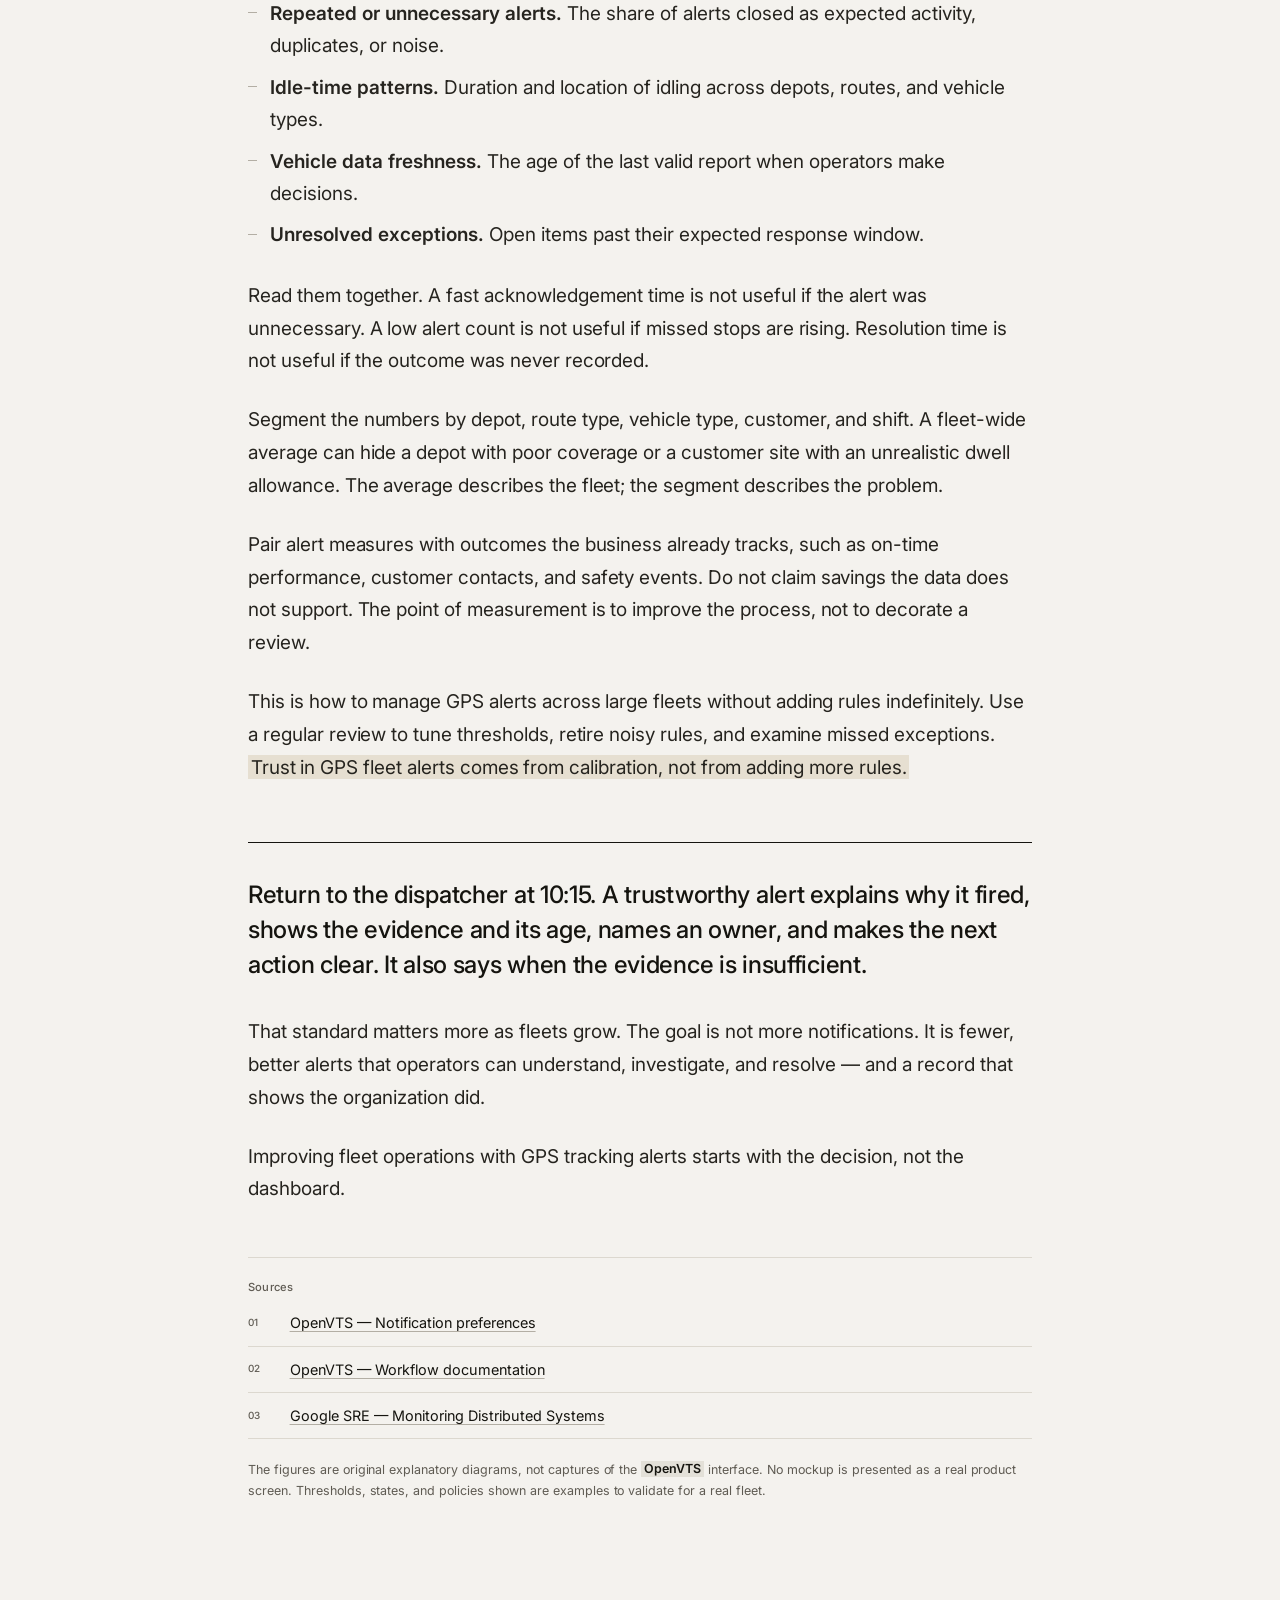
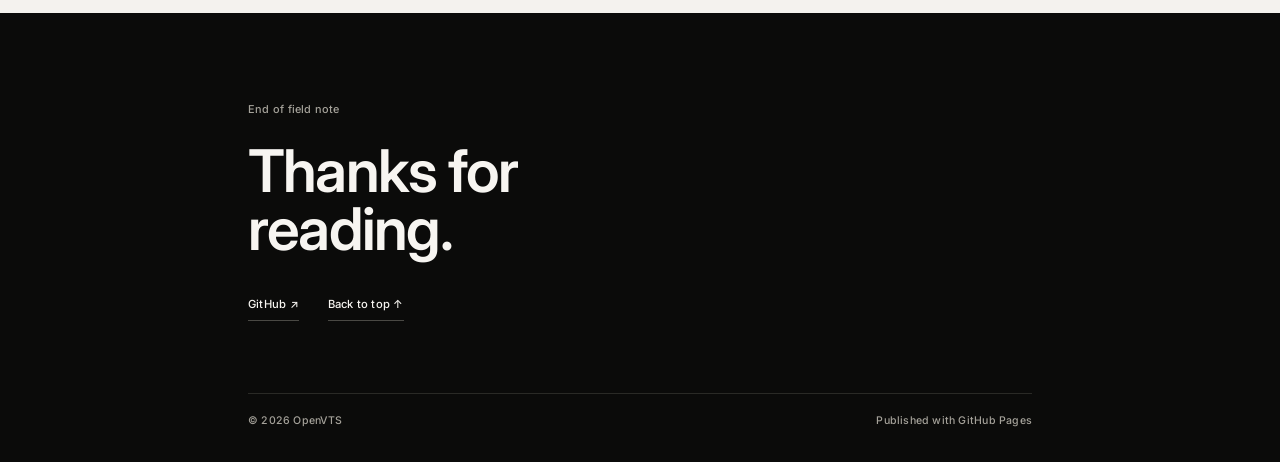
==== commit 889cfbe2: "Remove hero byline, widen column, and brand the masthead as OpenVTS" ====
--- a/index.html
+++ b/index.html
@@ -3,14 +3,14 @@
 <head>
 <meta charset="utf-8">
 <meta name="viewport" content="width=device-width, initial-scale=1">
-<title>GPS fleet alerts and exception-driven fleet operations — Rajat Yadav</title>
+<title>GPS fleet alerts and exception-driven fleet operations — OpenVTS</title>
 <meta name="description" content="How large fleet operators turn GPS fleet alerts into exception-driven fleet operations: reduce alert noise, verify data freshness, and act on unexpected stops.">
 <link rel="canonical" href="https://hell1213.github.io/">
 <meta name="theme-color" content="#f4f2ee">
-<meta name="author" content="Rajat Yadav">
+<meta name="author" content="OpenVTS">
 
 <meta property="og:type" content="article">
-<meta property="og:site_name" content="Rajat Yadav — Field Notes">
+<meta property="og:site_name" content="OpenVTS">
 <meta property="og:title" content="Designing GPS fleet alerts operators can trust">
 <meta property="og:description" content="How large fleet operators turn GPS tracking alerts into exception-driven operations: reduce noise, verify data freshness, and act on unexpected stops.">
 <meta property="og:url" content="https://hell1213.github.io/">
@@ -19,7 +19,7 @@
 <meta property="og:image:height" content="630">
 <meta property="og:image:alt" content="Title card for an article on designing GPS fleet alerts operators can trust.">
 <meta property="article:published_time" content="2026-11-18">
-<meta property="article:author" content="Rajat Yadav">
+<meta property="article:author" content="OpenVTS">
 <meta property="article:section" content="Fleet operations">
 <meta property="article:tag" content="GPS fleet alerts">
 <meta property="article:tag" content="Fleet alert management">
@@ -47,8 +47,8 @@
   "image": "https://hell1213.github.io/assets/img/og.jpg",
   "datePublished": "2026-11-18",
   "dateModified": "2026-11-18",
-  "author": { "@type": "Person", "name": "Rajat Yadav", "url": "https://github.com/Hell1213" },
-  "publisher": { "@type": "Person", "name": "Rajat Yadav" },
+  "author": { "@type": "Organization", "name": "OpenVTS", "url": "https://openvts.io/" },
+  "publisher": { "@type": "Organization", "name": "OpenVTS", "url": "https://openvts.io/" },
   "mainEntityOfPage": "https://hell1213.github.io/"
 }
 </script>
@@ -58,12 +58,11 @@
 <div class="progress" aria-hidden="true"><span id="progressBar"></span></div>
 
 <header class="site-head" id="siteHead">
-  <a class="brand" href="#top" aria-label="Back to top">
-    <span class="brand-mark">RY</span>
-    <span class="brand-name">Rajat Yadav</span>
+  <a class="brand" href="#top" aria-label="OpenVTS — back to top">
+    <span class="brand-mark" aria-hidden="true"></span>
+    <span class="brand-name">OpenVTS</span>
   </a>
   <span class="head-note">Field note 01 — Fleet operations</span>
-  <span class="head-meta"><span class="live-dot" aria-hidden="true"></span><span id="readTime">14 min read</span></span>
 </header>
 
 <main id="main">
@@ -73,19 +72,6 @@
     <p class="kicker"><span>Field note 01</span><span>Fleet operations</span></p>
     <h1>Designing fleet alerts<br>operators can trust</h1>
     <p class="deck">How large fleet operators turn GPS tracking alerts into exception-driven operations — without drowning dispatch in noise.</p>
-    <div class="byline">
-      <div class="byline-author">
-        <span class="avatar" aria-hidden="true">RY</span>
-        <span class="byline-text">
-          <strong>Rajat Yadav</strong>
-          <span>Product &amp; interface notes</span>
-        </span>
-      </div>
-      <div class="byline-meta">
-        <time datetime="2026-11-18">18 Nov 2026</time>
-        <span>14 min read</span>
-      </div>
-    </div>
   </header>
 
   <div class="article-body">
@@ -220,7 +206,7 @@
       <p>An alert deserves attention when it is actionable, owned, and rare enough to mean something. That is the standard for fleet alert management, and it is harder to meet than it sounds.</p>
       <p>Start with priority. A sustained overspeed event, a vehicle stopped in an unsafe location, and a prolonged idle at a depot do not deserve the same interruption. Define which alerts can interrupt a shift, which can wait for a review queue, and which belong only in a report.</p>
       <p>Then make the thresholds configurable. Duration, speed, geofence dwell, time windows, and vehicle type vary by fleet, depot, and customer contract. A threshold that suits a long-haul tractor unit may be wrong for a delivery van working a dense city route.</p>
-      <p>OpenVTS documents Over Stay and Over Idle as separate duration conditions. Over Stay responds to a stopped vehicle for a configured duration. Over Idle requires an ACC ignition source together with zero speed. Operationally, the difference matters: a stopped vehicle may be parked with the engine off, while an idling vehicle is burning fuel and may be waiting unnecessarily.</p>
+      <p><strong class="ovts">OpenVTS</strong> documents Over Stay and Over Idle as separate duration conditions. Over Stay responds to a stopped vehicle for a configured duration. Over Idle requires an ACC ignition source together with zero speed. Operationally, the difference matters: a stopped vehicle may be parked with the engine off, while an idling vehicle is burning fuel and may be waiting unnecessarily.</p>
 
       <figure class="diagram" role="group" aria-label="Two duration conditions: Over Stay and Over Idle">
         <div class="diagram-head">
@@ -239,7 +225,7 @@
             <p class="cond-desc">Requires an ACC ignition source. Documented separately because a stopped vehicle and an idling vehicle are different conditions.</p>
           </div>
         </div>
-        <figcaption><span>OpenVTS documents stopped-duration and idle-duration conditions separately; the idle condition requires an ACC ignition source and zero speed.</span></figcaption>
+        <figcaption><span><strong class="ovts">OpenVTS</strong> documents stopped-duration and idle-duration conditions separately; the idle condition requires an ACC ignition source and zero speed.</span></figcaption>
       </figure>
       <!-- Product capture pending: Notification Preferences showing Over Stay and Over Idle. -->
 
@@ -338,7 +324,7 @@
           <li><time>10:23</time><span>Outcome recorded.</span></li>
         </ol>
         <p class="sr-only">Illustrative timeline. Vehicle condition: stop begins at 10:00, qualifies as an exception at 10:15, movement resumes at 10:20, recovery confirmed at 10:21. Operator response: notification sent at 10:15, acknowledged at 10:17, outcome recorded at 10:23. Acknowledgement does not clear the vehicle condition.</p>
-        <figcaption><span>Illustrative process, not an OpenVTS screen or a record of a real incident. Vehicle recovery and operational acknowledgement are separate events.</span></figcaption>
+        <figcaption><span>Illustrative process, not an <strong class="ovts">OpenVTS</strong> screen or a record of a real incident. Vehicle recovery and operational acknowledgement are separate events.</span></figcaption>
       </figure>
 
       <p>Escalation should be defined before it is needed: how long an unacknowledged exception waits, who receives it next, and what happens outside operating hours. Without that, a notification can sit unowned while the vehicle condition changes.</p>
@@ -348,7 +334,7 @@
     <section class="section" id="platform">
       <p class="sec-label"><span>06</span><span>Platform</span></p>
       <h2>How fleet tracking platforms support exception management</h2>
-      <p>A platform cannot decide what counts as an exception for your fleet. It can provide the observations, context, and tools that make the decision possible. OpenVTS is the product reference for this article; the capabilities below are documented, and the operating model still belongs to the fleet.</p>
+      <p>A platform cannot decide what counts as an exception for your fleet. It can provide the observations, context, and tools that make the decision possible. <strong class="ovts">OpenVTS</strong> is the product reference for this article; the capabilities below are documented, and the operating model still belongs to the fleet.</p>
       <ul>
         <li><strong>Live vehicle tracking.</strong> Current position and status, read alongside the time of the last report and its data age.</li>
         <li><strong>Geofencing for fleet management.</strong> Define depots, customer sites, restricted areas, and service zones. Entry and exit events support arrival, departure, and restricted-area alerts.</li>
@@ -358,10 +344,10 @@
         <li><strong>Workflow builder and supported automation.</strong> Incoming-data and scheduled triggers, conditional logic, actions, and execution inspection. Draft and published versions are distinct; publishing activates the validated version while the runtime is available.</li>
         <li><strong>API integration.</strong> Connect exception data to a transport management system, dispatch tool, or service desk when the response process lives elsewhere.</li>
       </ul>
-      <p>These are building blocks, not a complete operating model. Acknowledgement, escalation, customer communication, and resolution may sit in a dispatch system, a service desk, or a documented human procedure. Verify which parts OpenVTS configures and which belong to another system.</p>
+      <p>These are building blocks, not a complete operating model. Acknowledgement, escalation, customer communication, and resolution may sit in a dispatch system, a service desk, or a documented human procedure. Verify which parts <strong class="ovts">OpenVTS</strong> configures and which belong to another system.</p>
       <p>A useful division of labour: let the tracking platform <mark>detect and describe</mark> an exception; let the operational system decide and record. Connect them with a stable reference so the same issue is not recreated in two places.</p>
       <!-- Product captures pending: geofence configuration or map view, a tested Workflow with execution details, and trip history. -->
-      <p>OpenVTS automation can deliver a notification or call an external action when a supported condition is met. It should not be assumed to manage a complete exception lifecycle unless that behaviour is configured and verified. The same caution applies to fleet workflow automation in any platform: the automation is only as reliable as the process behind it.</p>
+      <p><strong class="ovts">OpenVTS</strong> automation can deliver a notification or call an external action when a supported condition is met. It should not be assumed to manage a complete exception lifecycle unless that behaviour is configured and verified. The same caution applies to fleet workflow automation in any platform: the automation is only as reliable as the process behind it.</p>
     </section>
 
     <section class="section" id="measure">
@@ -398,7 +384,7 @@
         </ol>
       </div>
 
-      <p class="endnote">The figures are original explanatory diagrams, not captures of the OpenVTS interface. No mockup is presented as a real product screen. Thresholds, states, and policies shown are examples to validate for a real fleet.</p>
+      <p class="endnote">The figures are original explanatory diagrams, not captures of the <strong class="ovts">OpenVTS</strong> interface. No mockup is presented as a real product screen. Thresholds, states, and policies shown are examples to validate for a real fleet.</p>
     </section>
   </div>
 </article>
@@ -413,7 +399,7 @@
       <a href="#top">Back to top <span aria-hidden="true">↑</span></a>
     </div>
     <div class="foot-base">
-      <span>© 2026 Rajat Yadav</span>
+      <span>© 2026 OpenVTS</span>
       <span>Published with GitHub Pages</span>
     </div>
   </div>
--- a/assets/style.css
+++ b/assets/style.css
@@ -17,7 +17,7 @@
 
   --sans: "Inter", -apple-system, BlinkMacSystemFont, "Segoe UI", Roboto, Helvetica, Arial, sans-serif;
 
-  --col: 720px;
+  --col: 784px;
   --wrap: calc(var(--col) + 2 * var(--pad));
   --measure: var(--col);
   --pad: clamp(1.25rem, 4vw, 3rem);
@@ -103,41 +103,34 @@
 }
 .site-head.is-scrolled { border-bottom-color: var(--line); }
 
-.brand { display: inline-flex; align-items: center; gap: .7rem; text-decoration: none; }
+.brand {
+  display: inline-flex; align-items: center; gap: .6rem;
+  text-decoration: none;
+}
+/* Placeholder for the OpenVTS icon: swap the dashed square for the real mark. */
 .brand-mark {
-  display: grid; place-items: center;
-  width: 30px; height: 30px;
-  background: var(--ink); color: var(--paper);
-  font-weight: 600; font-size: .82rem; line-height: 1;
-  letter-spacing: .01em;
+  position: relative;
+  width: 24px; height: 24px;
+  border: 1px dashed var(--line-strong);
+}
+.brand-mark::after {
+  content: "";
+  position: absolute; inset: 7px;
+  background: var(--line-strong);
 }
 .brand-name {
-  font-size: .78rem; font-weight: 600; letter-spacing: .01em;
+  font-size: .76rem;
+  font-weight: 600;
+  letter-spacing: .02em;
+  color: var(--ink);
 }
 .head-note {
   font-size: .7rem;
   font-weight: 500;
   letter-spacing: .02em;
   color: var(--muted);
-}
-.head-meta {
-  display: inline-flex; align-items: center; gap: .5rem;
-  font-size: .7rem;
-  font-weight: 500;
-  letter-spacing: .02em;
-  color: var(--muted);
   white-space: nowrap;
 }
-.live-dot {
-  width: 5px; height: 5px; border-radius: 50%;
-  background: var(--ink);
-  animation: pulse 3.2s ease-in-out infinite;
-}
-@keyframes pulse {
-  0%, 100% { opacity: 1; }
-  50% { opacity: .25; }
-}
-
 /* ---------- hero ---------- */
 
 .hero {
@@ -180,39 +173,6 @@
   font-weight: 400;
   color: var(--muted);
   letter-spacing: -.004em;
-}
-
-.byline {
-  display: flex; align-items: center; justify-content: space-between;
-  gap: 1.5rem;
-  margin-top: clamp(2.4rem, 5vw, 3.8rem);
-  padding-block: 1.1rem;
-  border-top: 1px solid var(--line);
-  border-bottom: 1px solid var(--line);
-}
-.byline-author { display: flex; align-items: center; gap: .8rem; }
-.avatar {
-  display: grid; place-items: center;
-  width: 36px; height: 36px; border-radius: 50%;
-  border: 1px solid var(--line-strong);
-  font-family: var(--sans); font-size: .62rem; letter-spacing: .01em;
-  color: var(--ink-soft);
-}
-.byline-text { display: flex; flex-direction: column; line-height: 1.35; }
-.byline-text strong { font-size: .8rem; font-weight: 600; }
-.byline-text span {
-  font-size: .68rem;
-  font-weight: 500;
-  letter-spacing: .02em;
-  color: var(--muted);
-}
-.byline-meta {
-  display: flex; gap: 1.4rem;
-  font-size: .7rem;
-  font-weight: 500;
-  letter-spacing: .02em;
-  color: var(--muted);
-  white-space: nowrap;
 }
 
 /* ---------- article grid ---------- */
@@ -399,6 +359,15 @@
 }
 .section ul li:last-child { margin-bottom: 0; }
 .section ul + p { margin-top: 1.5em; }
+
+.ovts {
+  font-weight: 600;
+  color: var(--ink);
+  background: #e3e0d8;
+  padding: .02em .22em;
+  -webkit-box-decoration-break: clone;
+  box-decoration-break: clone;
+}
 
 mark {
   background: #e6dfd1;
@@ -956,11 +925,8 @@
   .intro .lead { font-size: 1.15rem; line-height: 1.64; }
   .hero { padding-top: 6.5rem; }
   h1 { font-size: clamp(1.9rem, 7.8vw, 2.3rem); }
-  .byline { flex-direction: column; align-items: flex-start; gap: 1rem; }
-  .byline-meta { gap: 1rem; }
   figcaption { grid-template-columns: 1fr; gap: .4rem; }
   .fig-no { padding-top: 0; }
-  .head-meta { font-size: .64rem; }
   .c-title { font-size: 1.08rem; }
   .contents a { grid-template-columns: 2.4rem minmax(0, 1fr) auto; gap: .75rem; }
   .pull { padding-left: 1.2rem; }
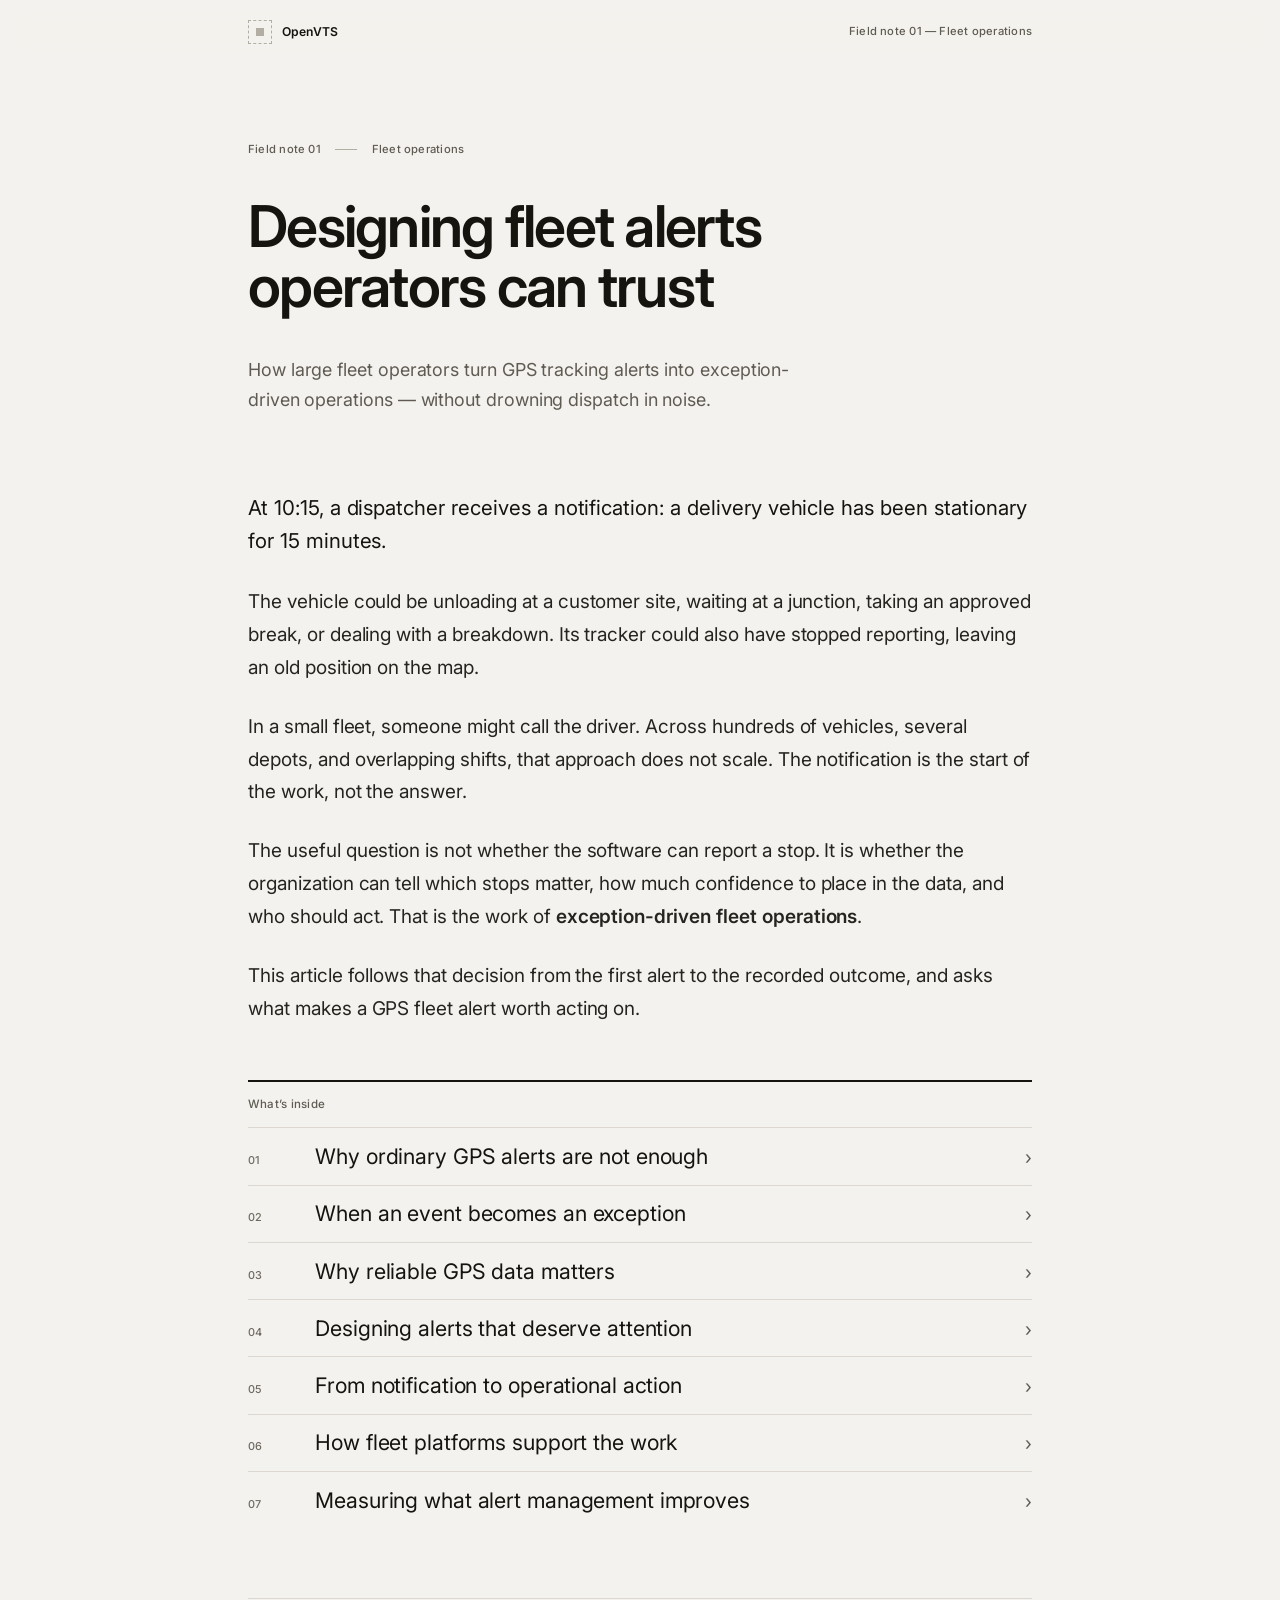
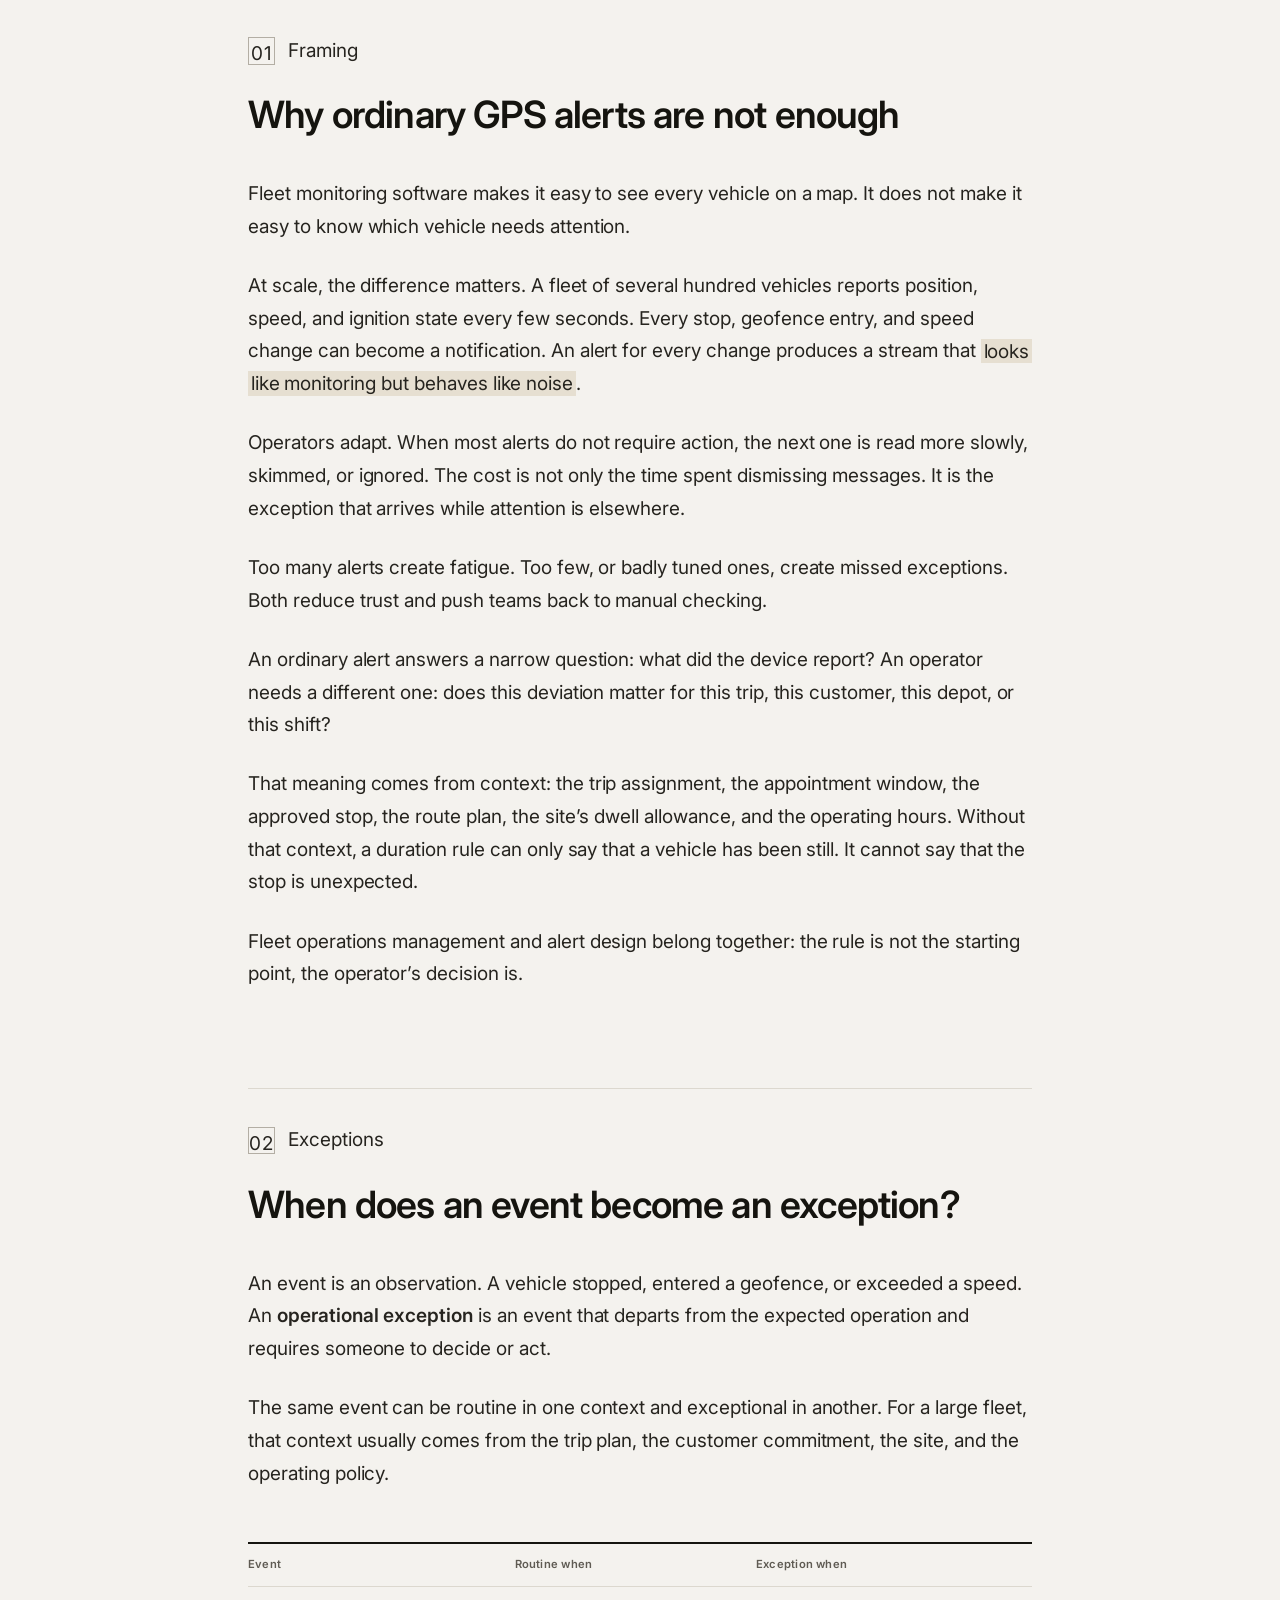
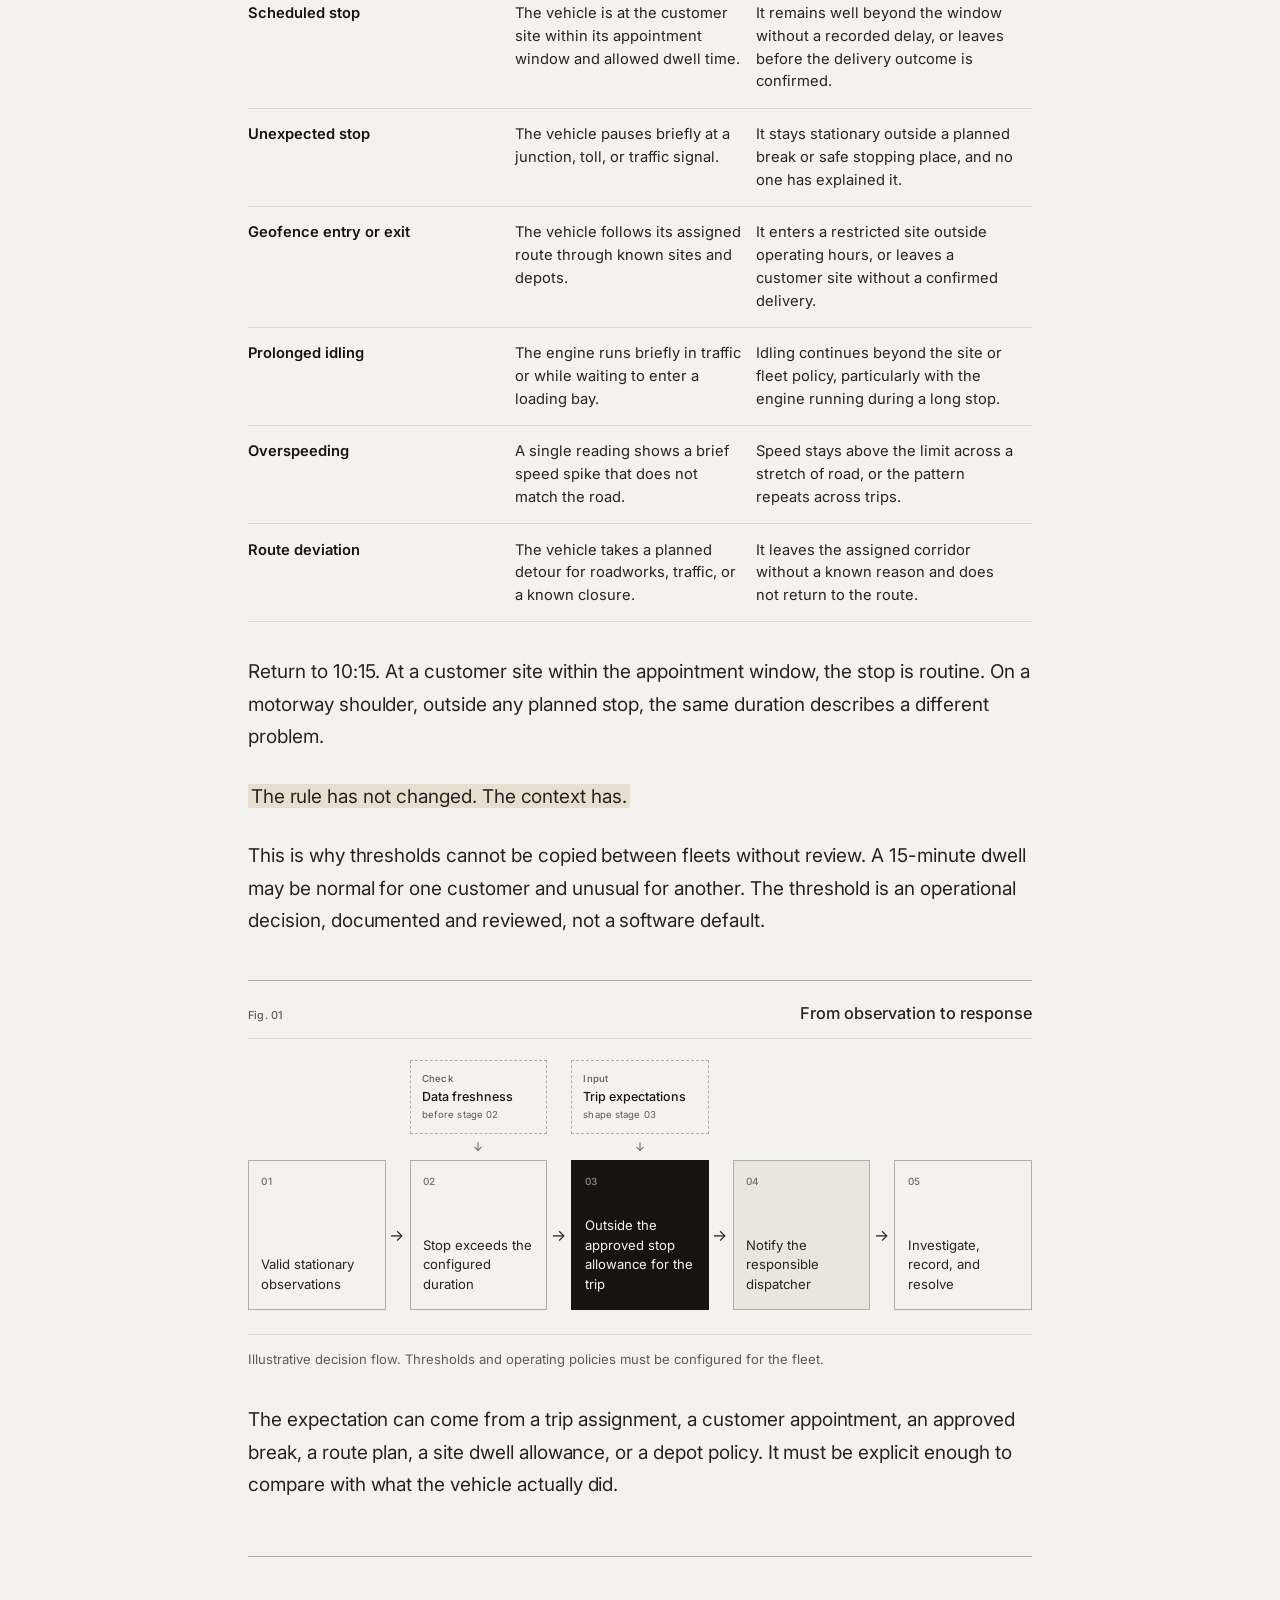
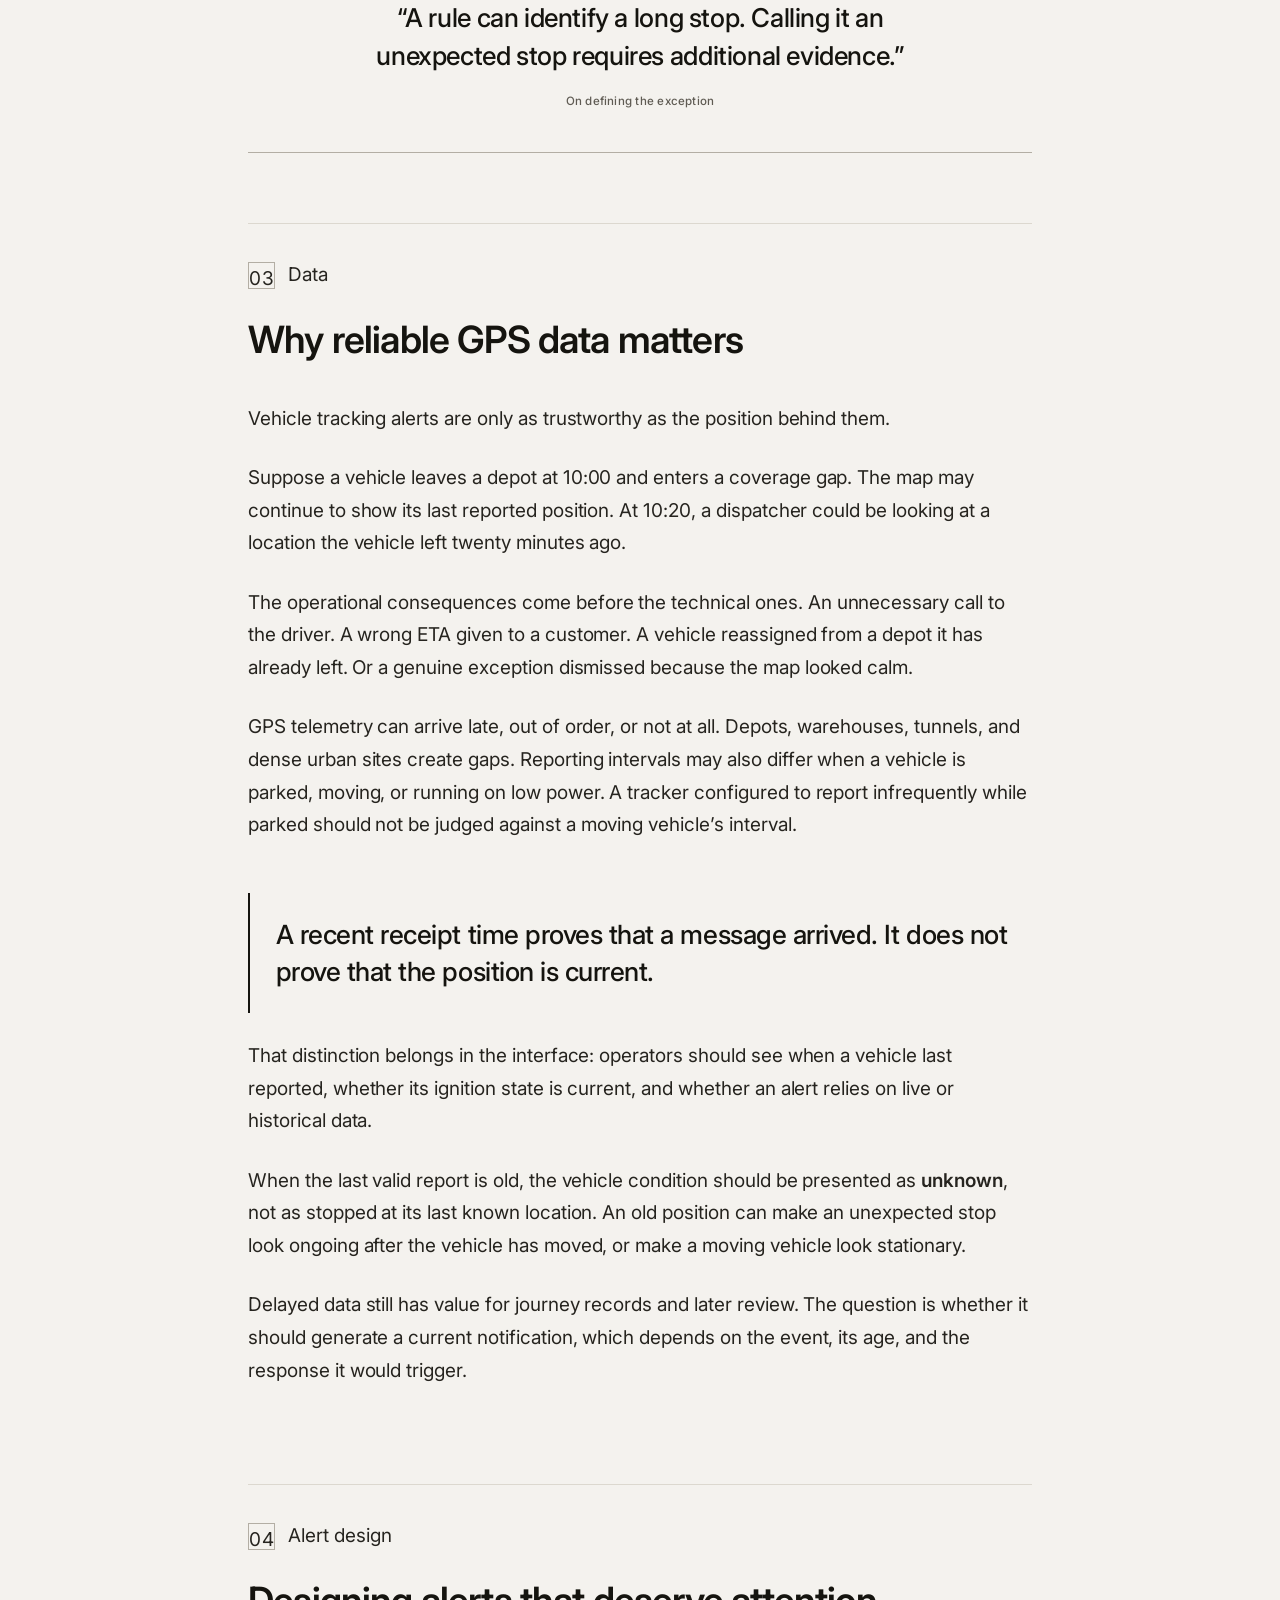
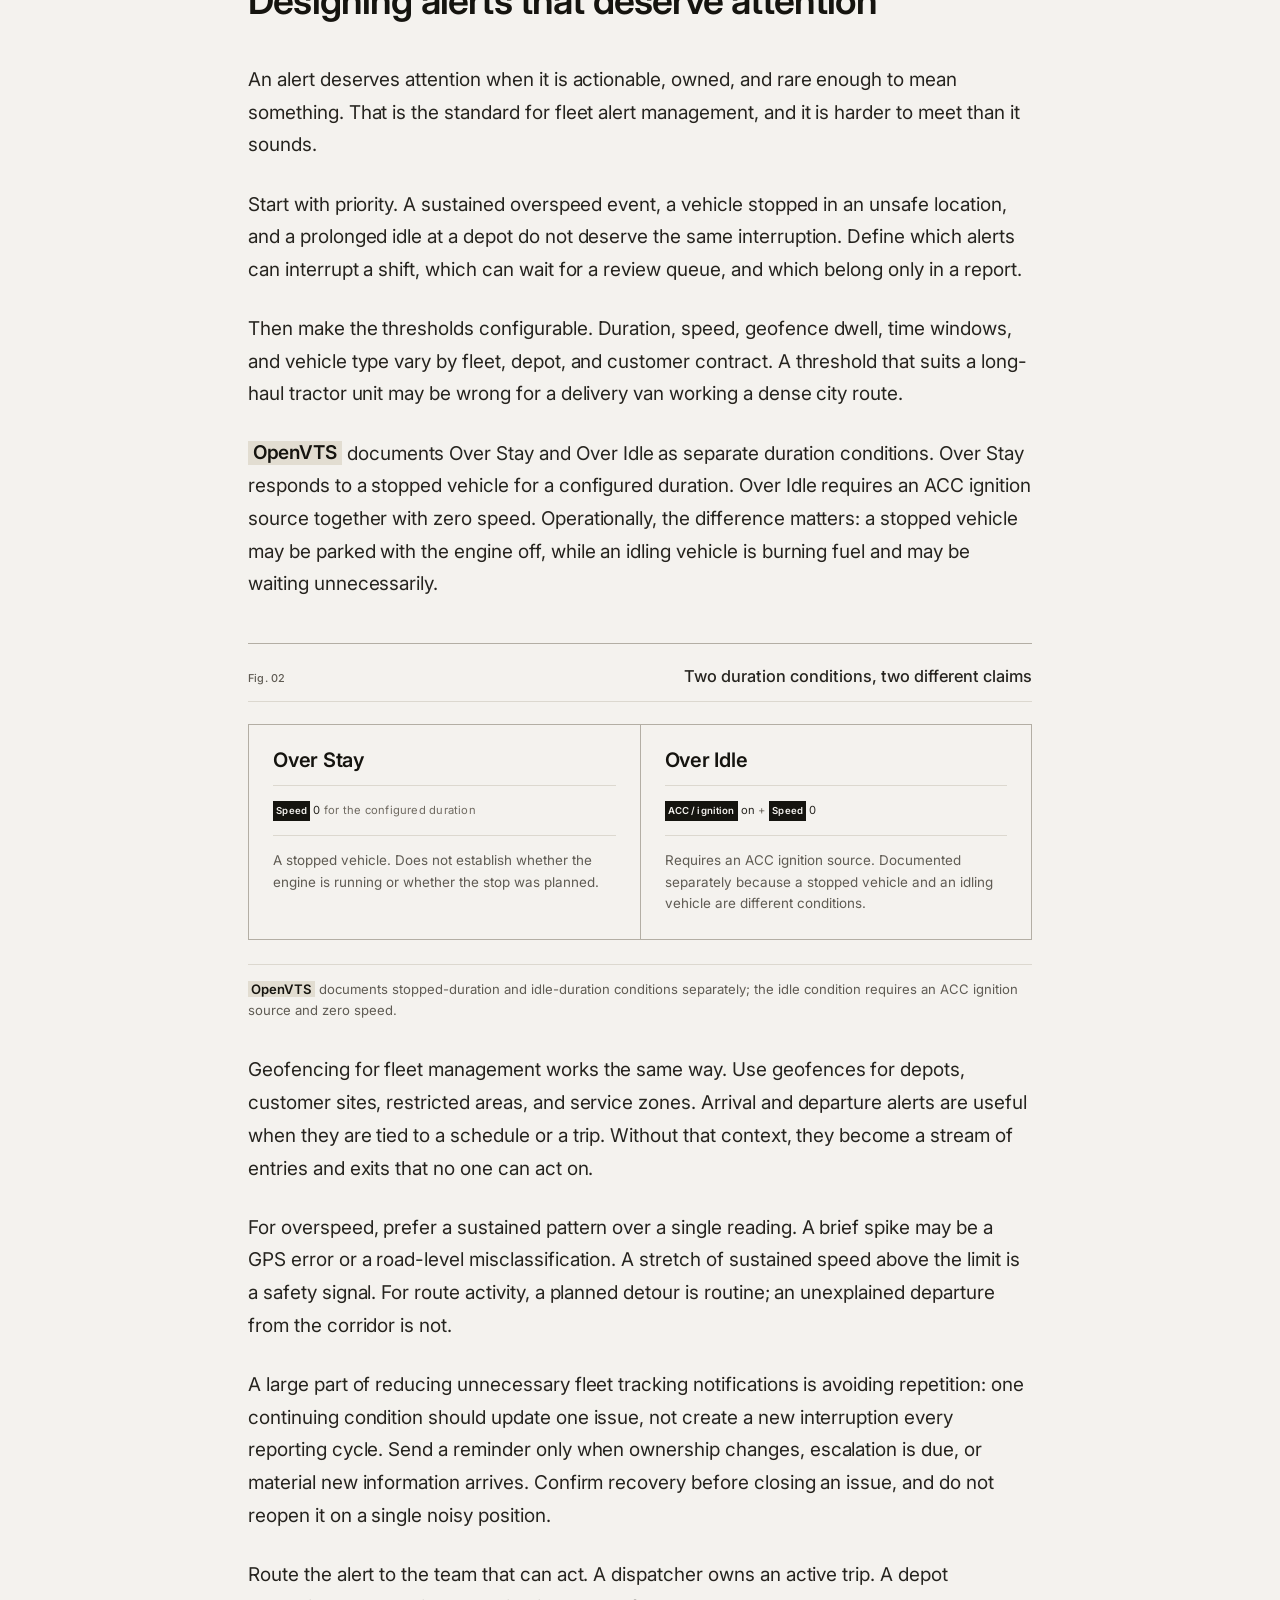
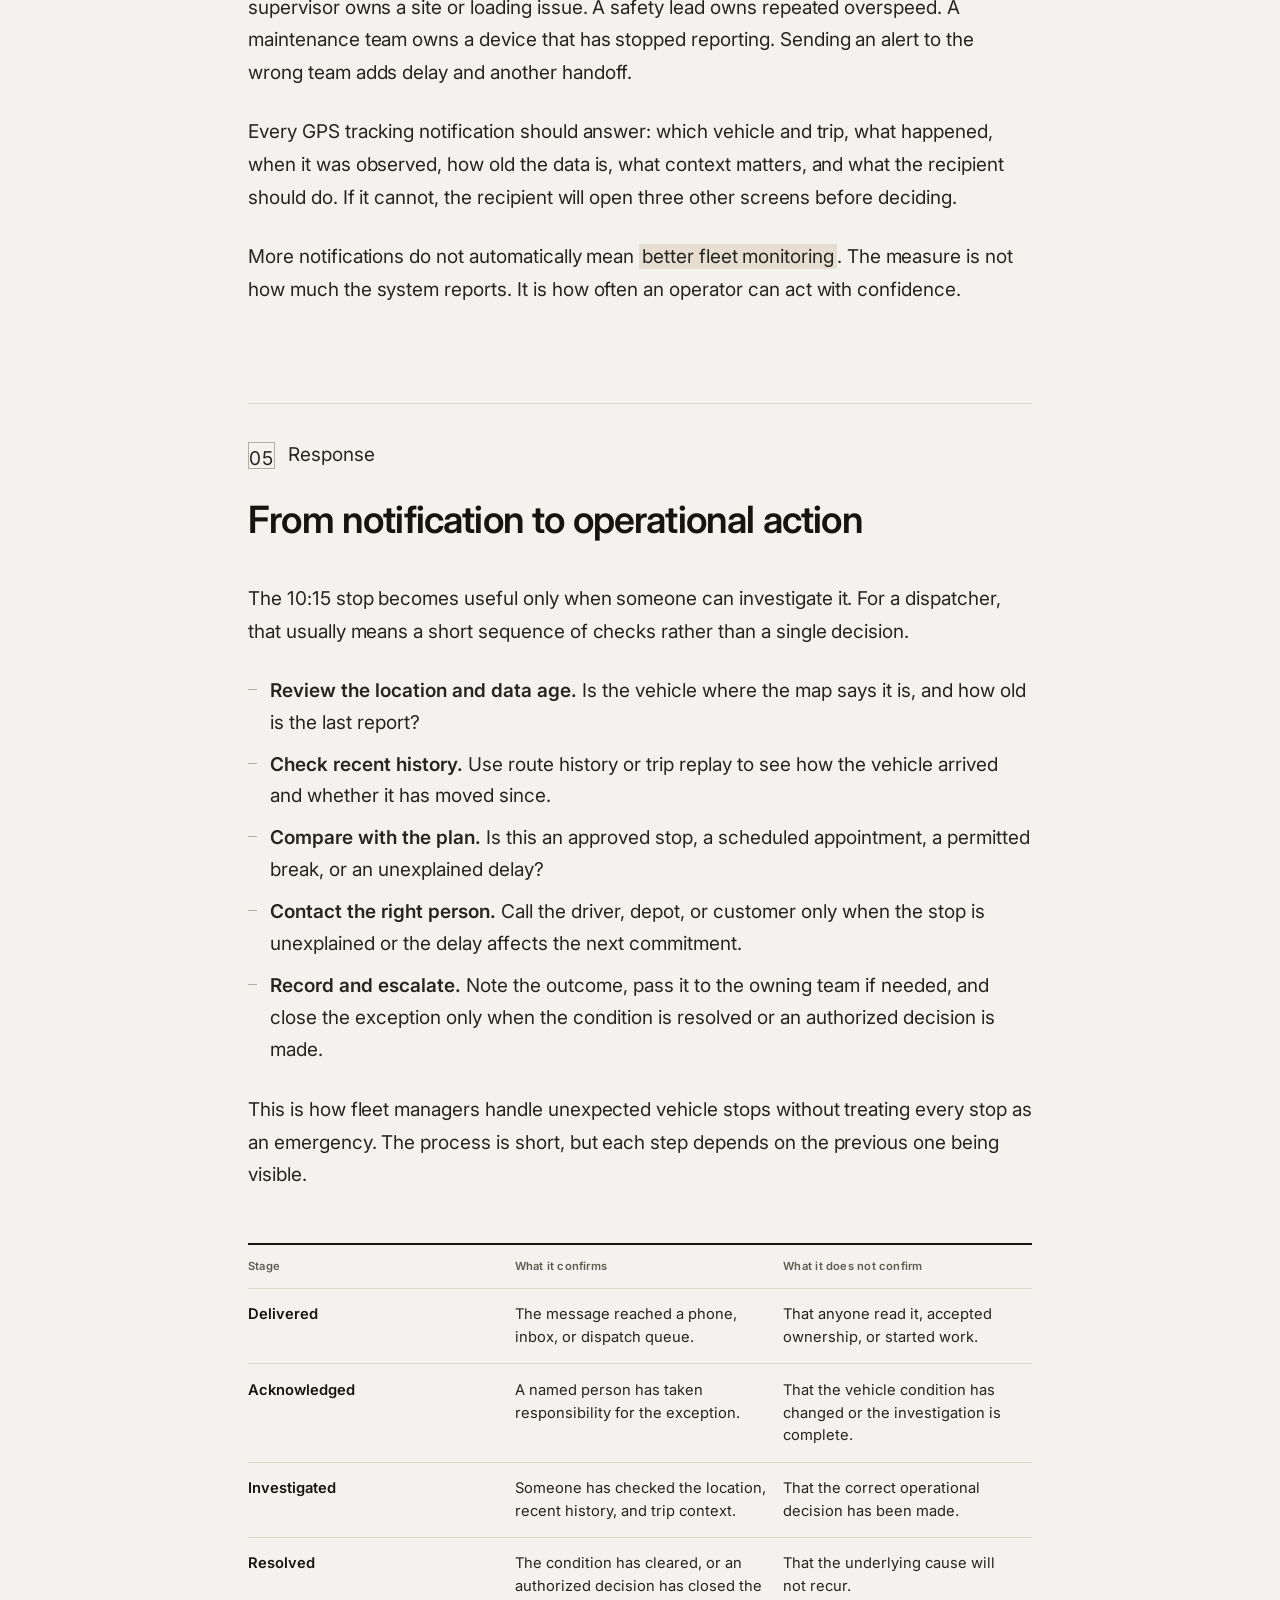
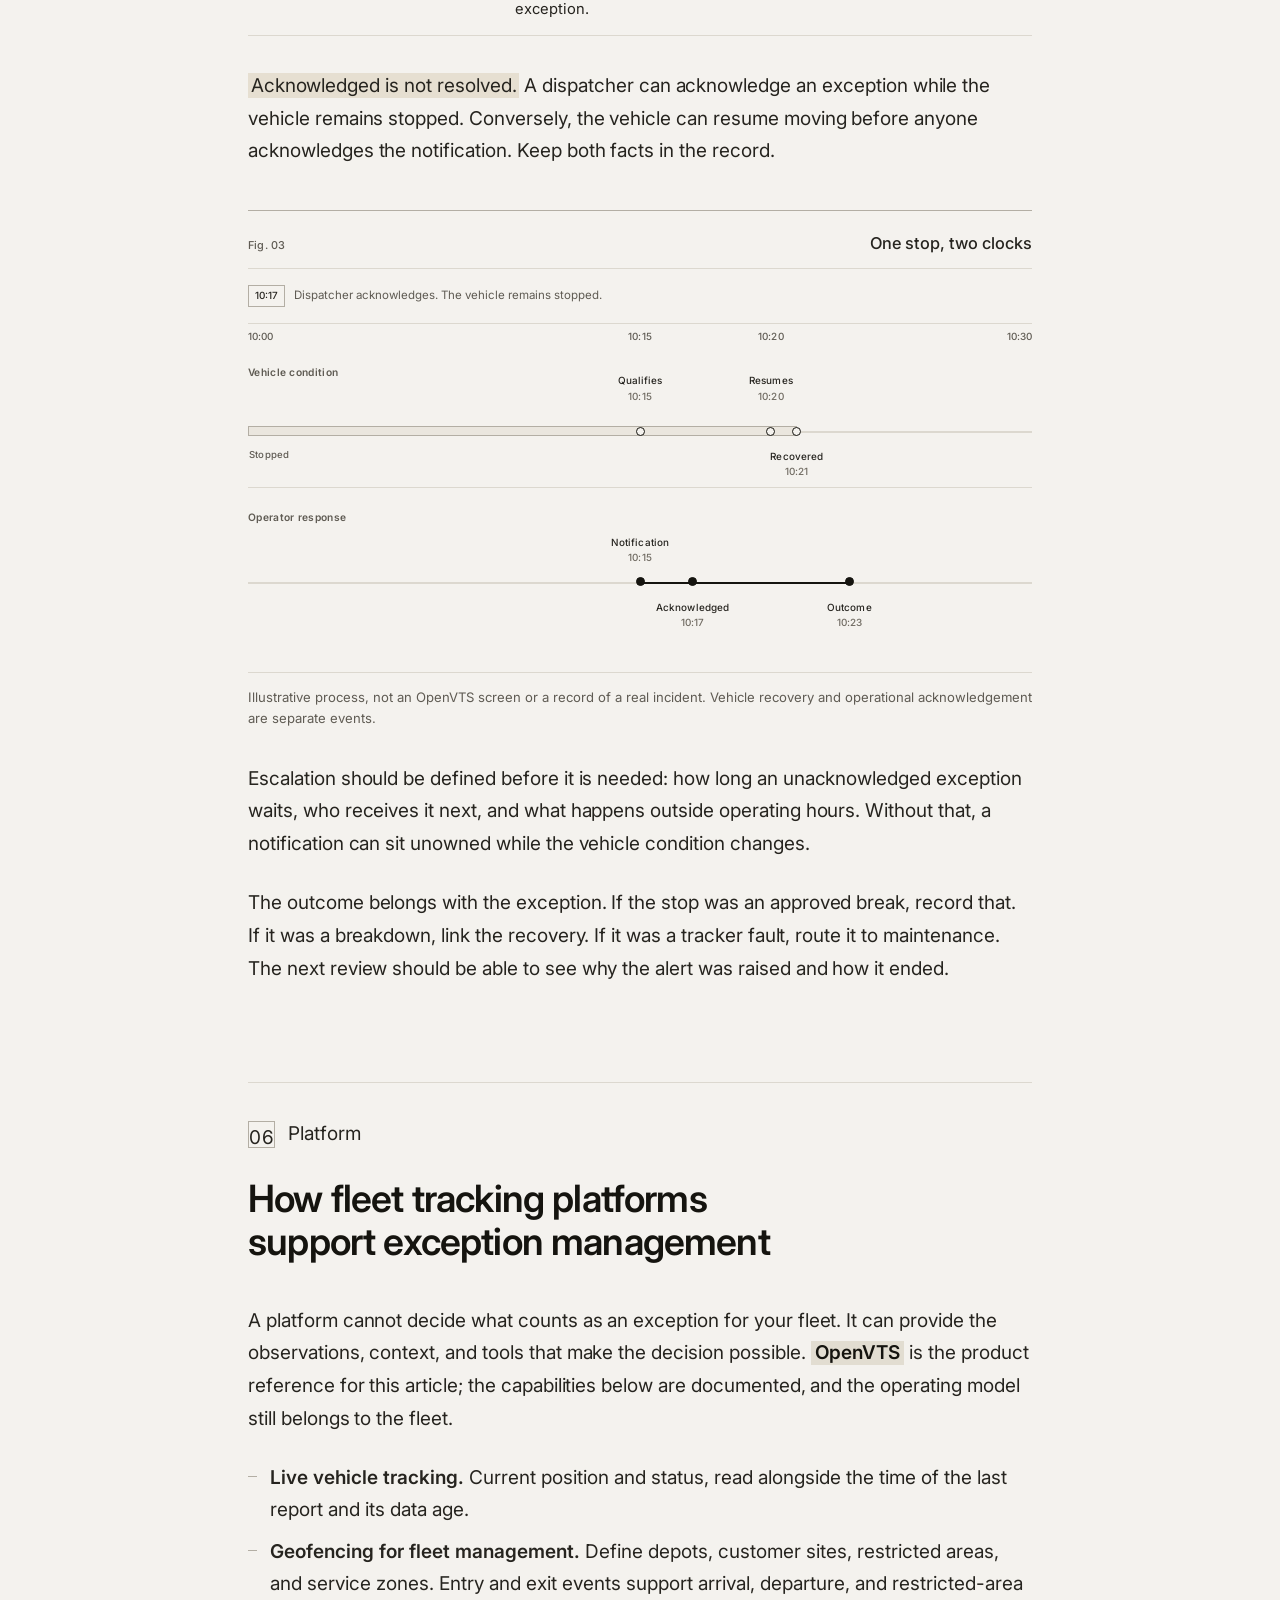
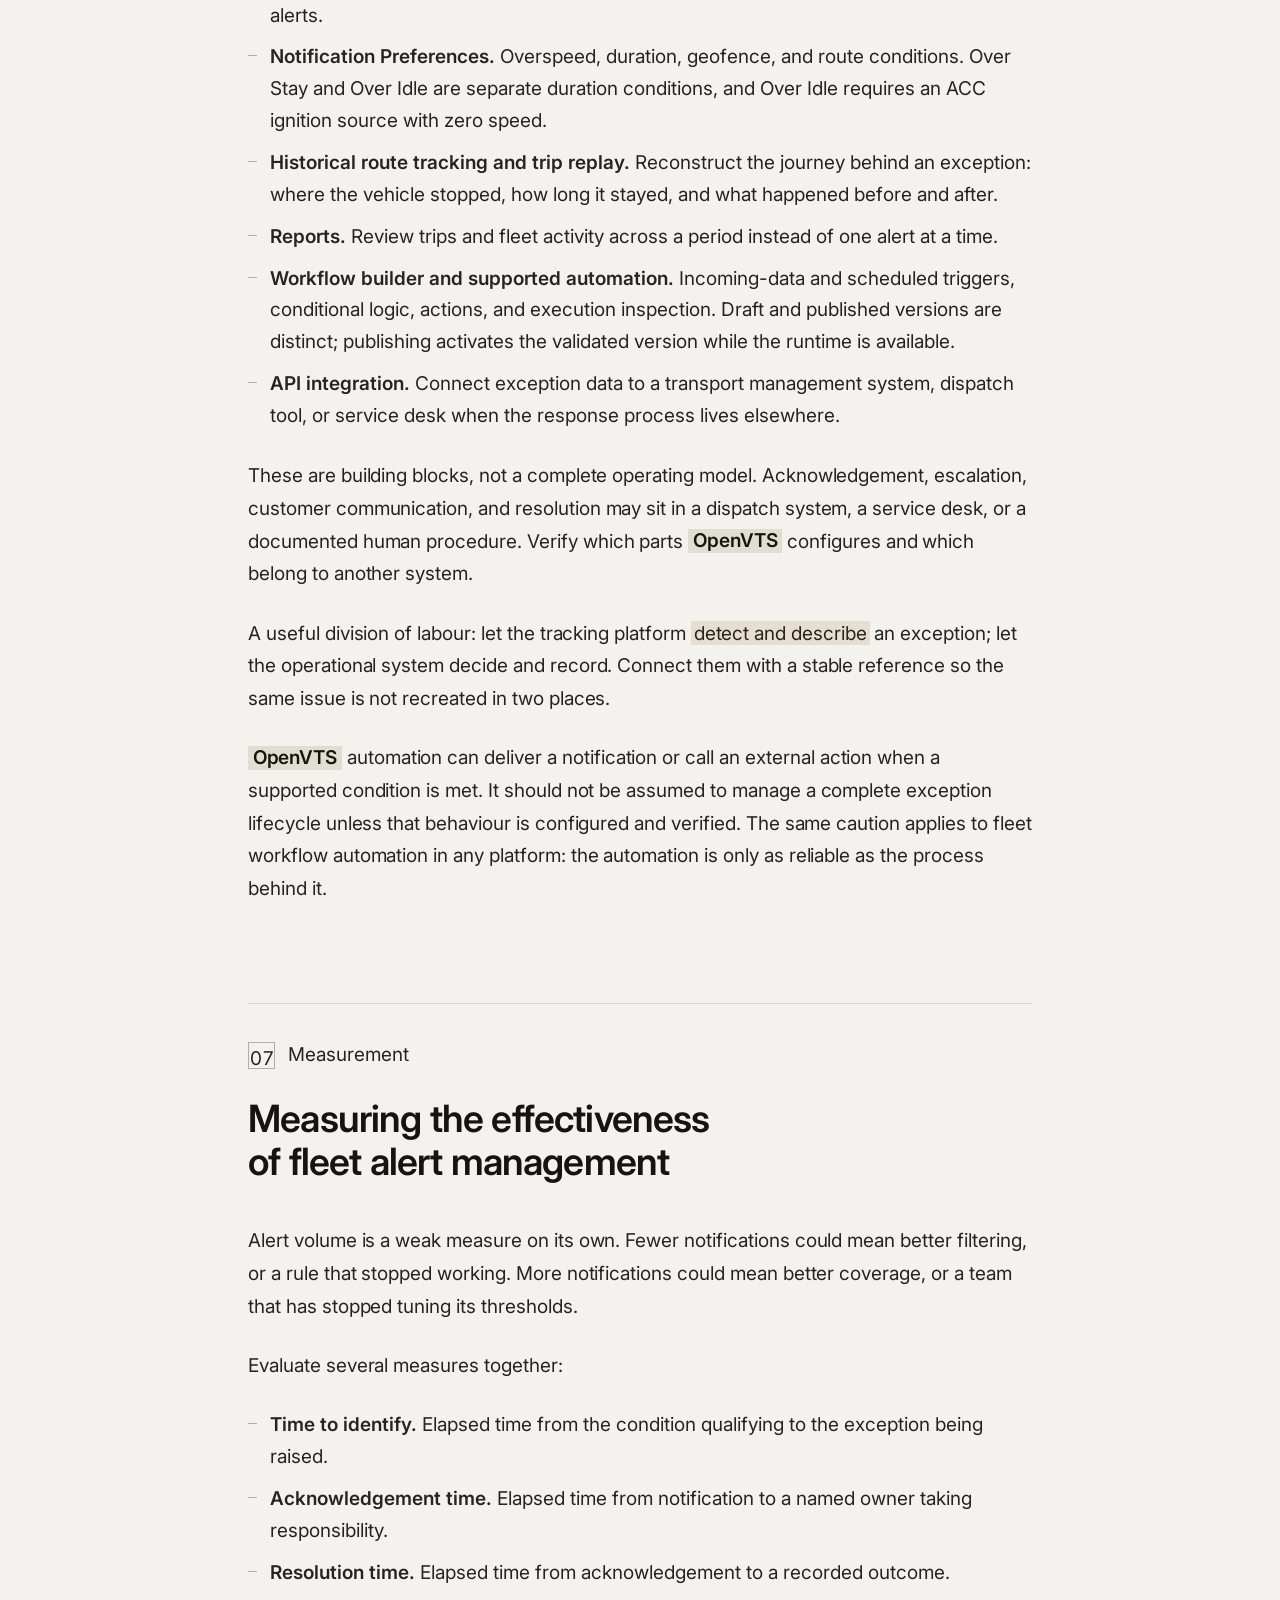
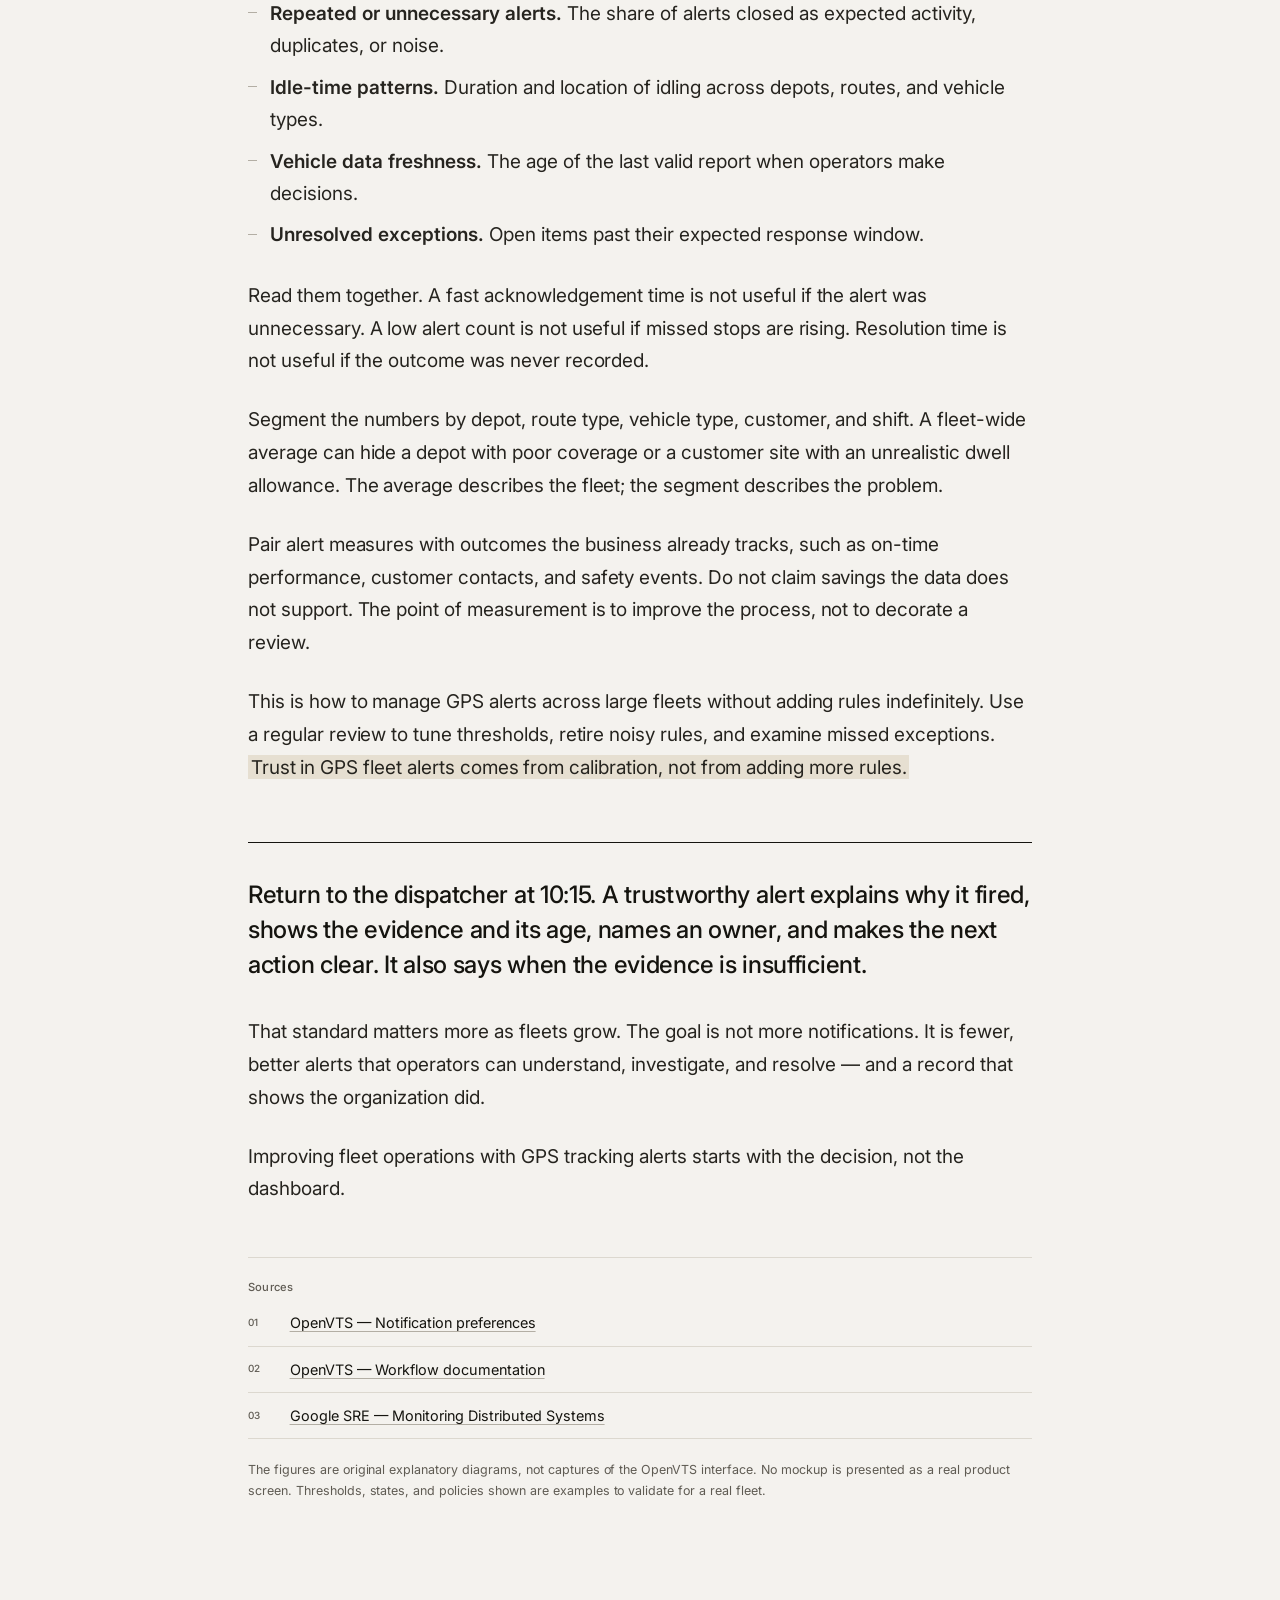
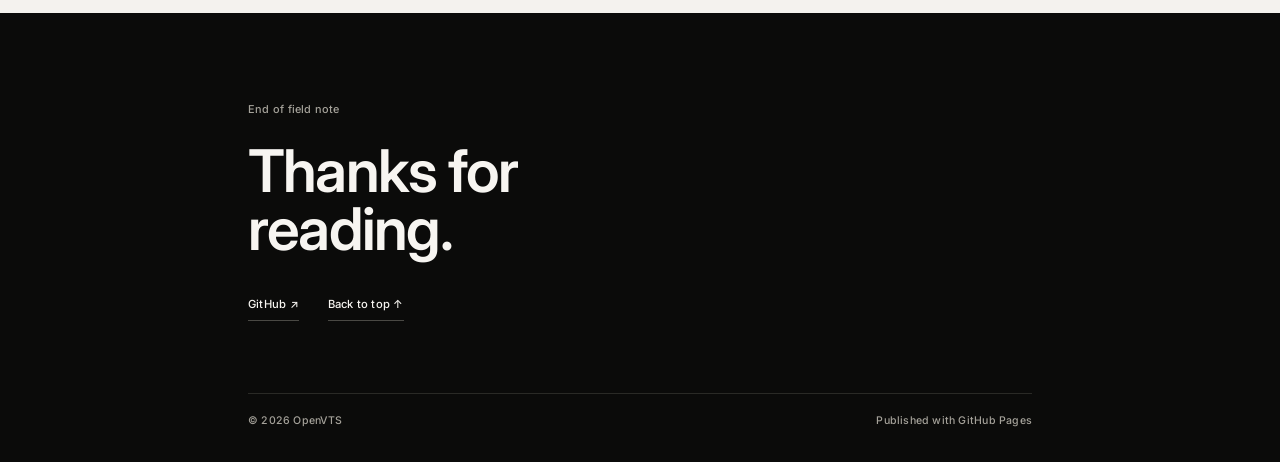
==== commit 7bea417b: "Curate OpenVTS highlights and add product capture slots" ====
--- a/index.html
+++ b/index.html
@@ -227,10 +227,32 @@
         </div>
         <figcaption><span><strong class="ovts">OpenVTS</strong> documents stopped-duration and idle-duration conditions separately; the idle condition requires an ACC ignition source and zero speed.</span></figcaption>
       </figure>
-      <!-- Product capture pending: Notification Preferences showing Over Stay and Over Idle. -->
+      <!-- PRODUCT CAPTURE SLOT A: Notification Preferences (Over Stay / Over Idle)
+           File: assets/img/notification-preferences.webp  (1600x1000 or wider, 2x if possible)
+           Alt: OpenVTS Notification Preferences showing Over Stay and Over Idle with separate duration settings.
+
+      <figure class="shot">
+        <img src="assets/img/notification-preferences.webp"
+             alt="OpenVTS Notification Preferences showing Over Stay and Over Idle with separate duration settings."
+             width="1600" height="1000" loading="lazy" decoding="async">
+        <figcaption><span>Notification Preferences in OpenVTS, with Over Stay and Over Idle configured as separate duration conditions. Sample data; personal details removed.</span></figcaption>
+      </figure>
+      -->
 
 
       <p>Geofencing for fleet management works the same way. Use geofences for depots, customer sites, restricted areas, and service zones. Arrival and departure alerts are useful when they are tied to a schedule or a trip. Without that context, they become a stream of entries and exits that no one can act on.</p>
+
+      <!-- PRODUCT CAPTURE SLOT B: Geofence configuration or map view
+           File: assets/img/geofence-config.webp  (1600x1000 or wider, 2x if possible)
+           Alt: OpenVTS geofence configuration with a depot boundary drawn on the map and entry and exit rules.
+
+      <figure class="shot">
+        <img src="assets/img/geofence-config.webp"
+             alt="OpenVTS geofence configuration with a depot boundary drawn on the map and entry and exit rules."
+             width="1600" height="1000" loading="lazy" decoding="async">
+        <figcaption><span>A depot geofence in OpenVTS, with entry and exit tied to arrival and departure alerts. Sample data.</span></figcaption>
+      </figure>
+      -->
       <p>For overspeed, prefer a sustained pattern over a single reading. A brief spike may be a GPS error or a road-level misclassification. A stretch of sustained speed above the limit is a safety signal. For route activity, a planned detour is routine; an unexplained departure from the corridor is not.</p>
       <p>A large part of reducing unnecessary fleet tracking notifications is avoiding repetition: one continuing condition should update one issue, not create a new interruption every reporting cycle. Send a reminder only when ownership changes, escalation is due, or material new information arrives. Confirm recovery before closing an issue, and do not reopen it on a single noisy position.</p>
       <p>Route the alert to the team that can act. A dispatcher owns an active trip. A depot supervisor owns a site or loading issue. A safety lead owns repeated overspeed. A maintenance team owns a device that has stopped reporting. Sending an alert to the wrong team adds delay and another handoff.</p>
@@ -249,6 +271,18 @@
         <li><strong>Contact the right person.</strong> Call the driver, depot, or customer only when the stop is unexplained or the delay affects the next commitment.</li>
         <li><strong>Record and escalate.</strong> Note the outcome, pass it to the owning team if needed, and close the exception only when the condition is resolved or an authorized decision is made.</li>
       </ul>
+
+      <!-- PRODUCT CAPTURE SLOT C: Historical route or trip history
+           File: assets/img/trip-history.webp  (1600x1000 or wider, 2x if possible)
+           Alt: OpenVTS trip history for one vehicle showing the route, stop durations, and replay controls.
+
+      <figure class="shot">
+        <img src="assets/img/trip-history.webp"
+             alt="OpenVTS trip history for one vehicle showing the route, stop durations, and replay controls."
+             width="1600" height="1000" loading="lazy" decoding="async">
+        <figcaption><span>Trip history in OpenVTS, used to check how a vehicle reached a stop and how long it stayed. Sample data.</span></figcaption>
+      </figure>
+      -->
       <p>This is how fleet managers handle unexpected vehicle stops without treating every stop as an emergency. The process is short, but each step depends on the previous one being visible.</p>
 
       <div class="table-wrap">
@@ -324,7 +358,7 @@
           <li><time>10:23</time><span>Outcome recorded.</span></li>
         </ol>
         <p class="sr-only">Illustrative timeline. Vehicle condition: stop begins at 10:00, qualifies as an exception at 10:15, movement resumes at 10:20, recovery confirmed at 10:21. Operator response: notification sent at 10:15, acknowledged at 10:17, outcome recorded at 10:23. Acknowledgement does not clear the vehicle condition.</p>
-        <figcaption><span>Illustrative process, not an <strong class="ovts">OpenVTS</strong> screen or a record of a real incident. Vehicle recovery and operational acknowledgement are separate events.</span></figcaption>
+        <figcaption><span>Illustrative process, not an OpenVTS screen or a record of a real incident. Vehicle recovery and operational acknowledgement are separate events.</span></figcaption>
       </figure>
 
       <p>Escalation should be defined before it is needed: how long an unacknowledged exception waits, who receives it next, and what happens outside operating hours. Without that, a notification can sit unowned while the vehicle condition changes.</p>
@@ -346,7 +380,17 @@
       </ul>
       <p>These are building blocks, not a complete operating model. Acknowledgement, escalation, customer communication, and resolution may sit in a dispatch system, a service desk, or a documented human procedure. Verify which parts <strong class="ovts">OpenVTS</strong> configures and which belong to another system.</p>
       <p>A useful division of labour: let the tracking platform <mark>detect and describe</mark> an exception; let the operational system decide and record. Connect them with a stable reference so the same issue is not recreated in two places.</p>
-      <!-- Product captures pending: geofence configuration or map view, a tested Workflow with execution details, and trip history. -->
+      <!-- PRODUCT CAPTURE SLOT D: Workflow builder with a tested configuration
+           File: assets/img/workflow-builder.webp  (1600x1000 or wider, 2x if possible)
+           Alt: OpenVTS Workflow builder showing a trigger, condition, and action with execution details.
+
+      <figure class="shot">
+        <img src="assets/img/workflow-builder.webp"
+             alt="OpenVTS Workflow builder showing a trigger, condition, and action with execution details."
+             width="1600" height="1000" loading="lazy" decoding="async">
+        <figcaption><span>A tested Workflow in OpenVTS, showing the configuration and its execution details. Sample data.</span></figcaption>
+      </figure>
+      -->
       <p><strong class="ovts">OpenVTS</strong> automation can deliver a notification or call an external action when a supported condition is met. It should not be assumed to manage a complete exception lifecycle unless that behaviour is configured and verified. The same caution applies to fleet workflow automation in any platform: the automation is only as reliable as the process behind it.</p>
     </section>
 
@@ -384,7 +428,7 @@
         </ol>
       </div>
 
-      <p class="endnote">The figures are original explanatory diagrams, not captures of the <strong class="ovts">OpenVTS</strong> interface. No mockup is presented as a real product screen. Thresholds, states, and policies shown are examples to validate for a real fleet.</p>
+      <p class="endnote">The figures are original explanatory diagrams, not captures of the OpenVTS interface. No mockup is presented as a real product screen. Thresholds, states, and policies shown are examples to validate for a real fleet.</p>
     </section>
   </div>
 </article>
--- a/assets/style.css
+++ b/assets/style.css
@@ -363,8 +363,8 @@
 .ovts {
   font-weight: 600;
   color: var(--ink);
-  background: #e3e0d8;
-  padding: .02em .22em;
+  background: #e2ddd1;
+  padding: .02em .24em;
   -webkit-box-decoration-break: clone;
   box-decoration-break: clone;
 }
@@ -526,6 +526,20 @@
 }
 
 /* ---------- diagrams ---------- */
+
+.shot {
+  margin: clamp(2rem, 3.6vw, 2.6rem) 0 0;
+  padding-top: clamp(1rem, 2vw, 1.4rem);
+  border-top: 1px solid var(--line-strong);
+}
+.shot img {
+  display: block;
+  width: 100%;
+  height: auto;
+  border: 1px solid var(--line);
+  background: #fff;
+}
+.shot figcaption { grid-template-columns: 1fr; }
 
 .diagram {
   margin: clamp(2rem, 3.6vw, 2.6rem) 0 0;
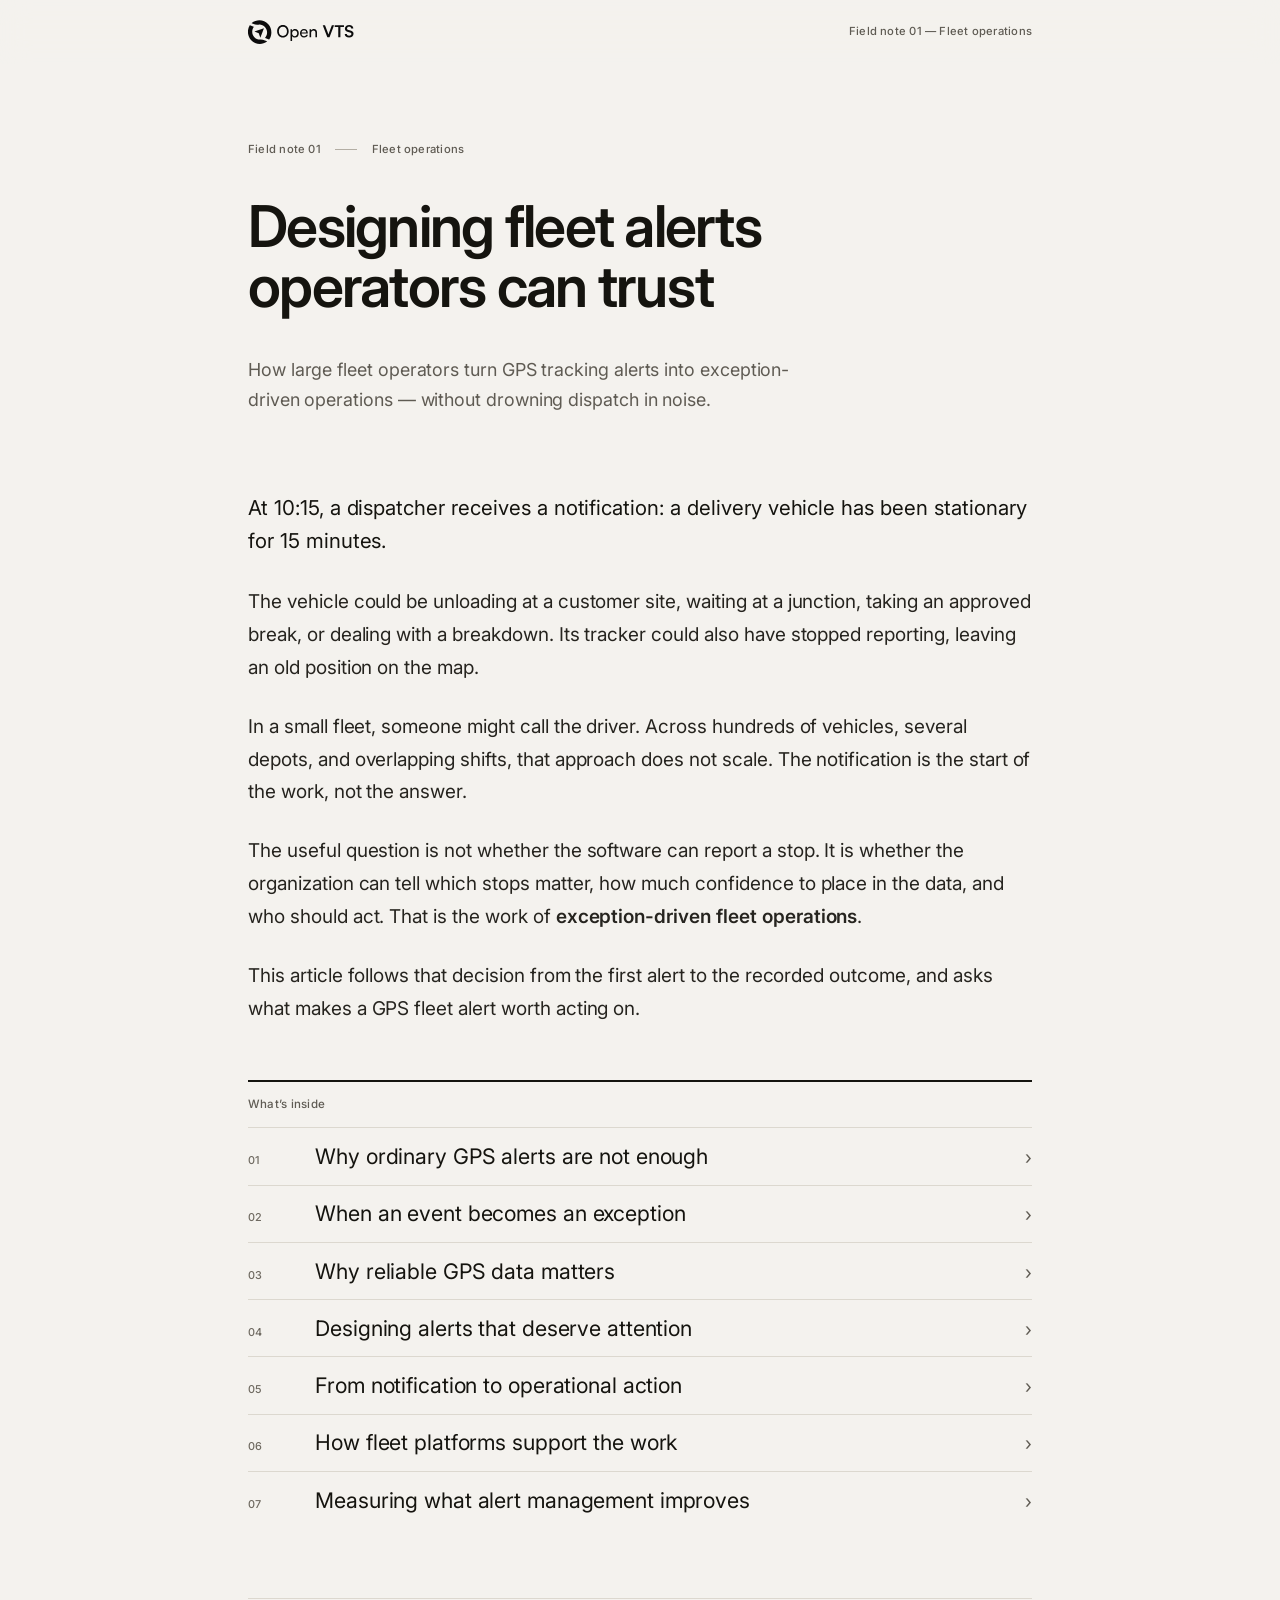
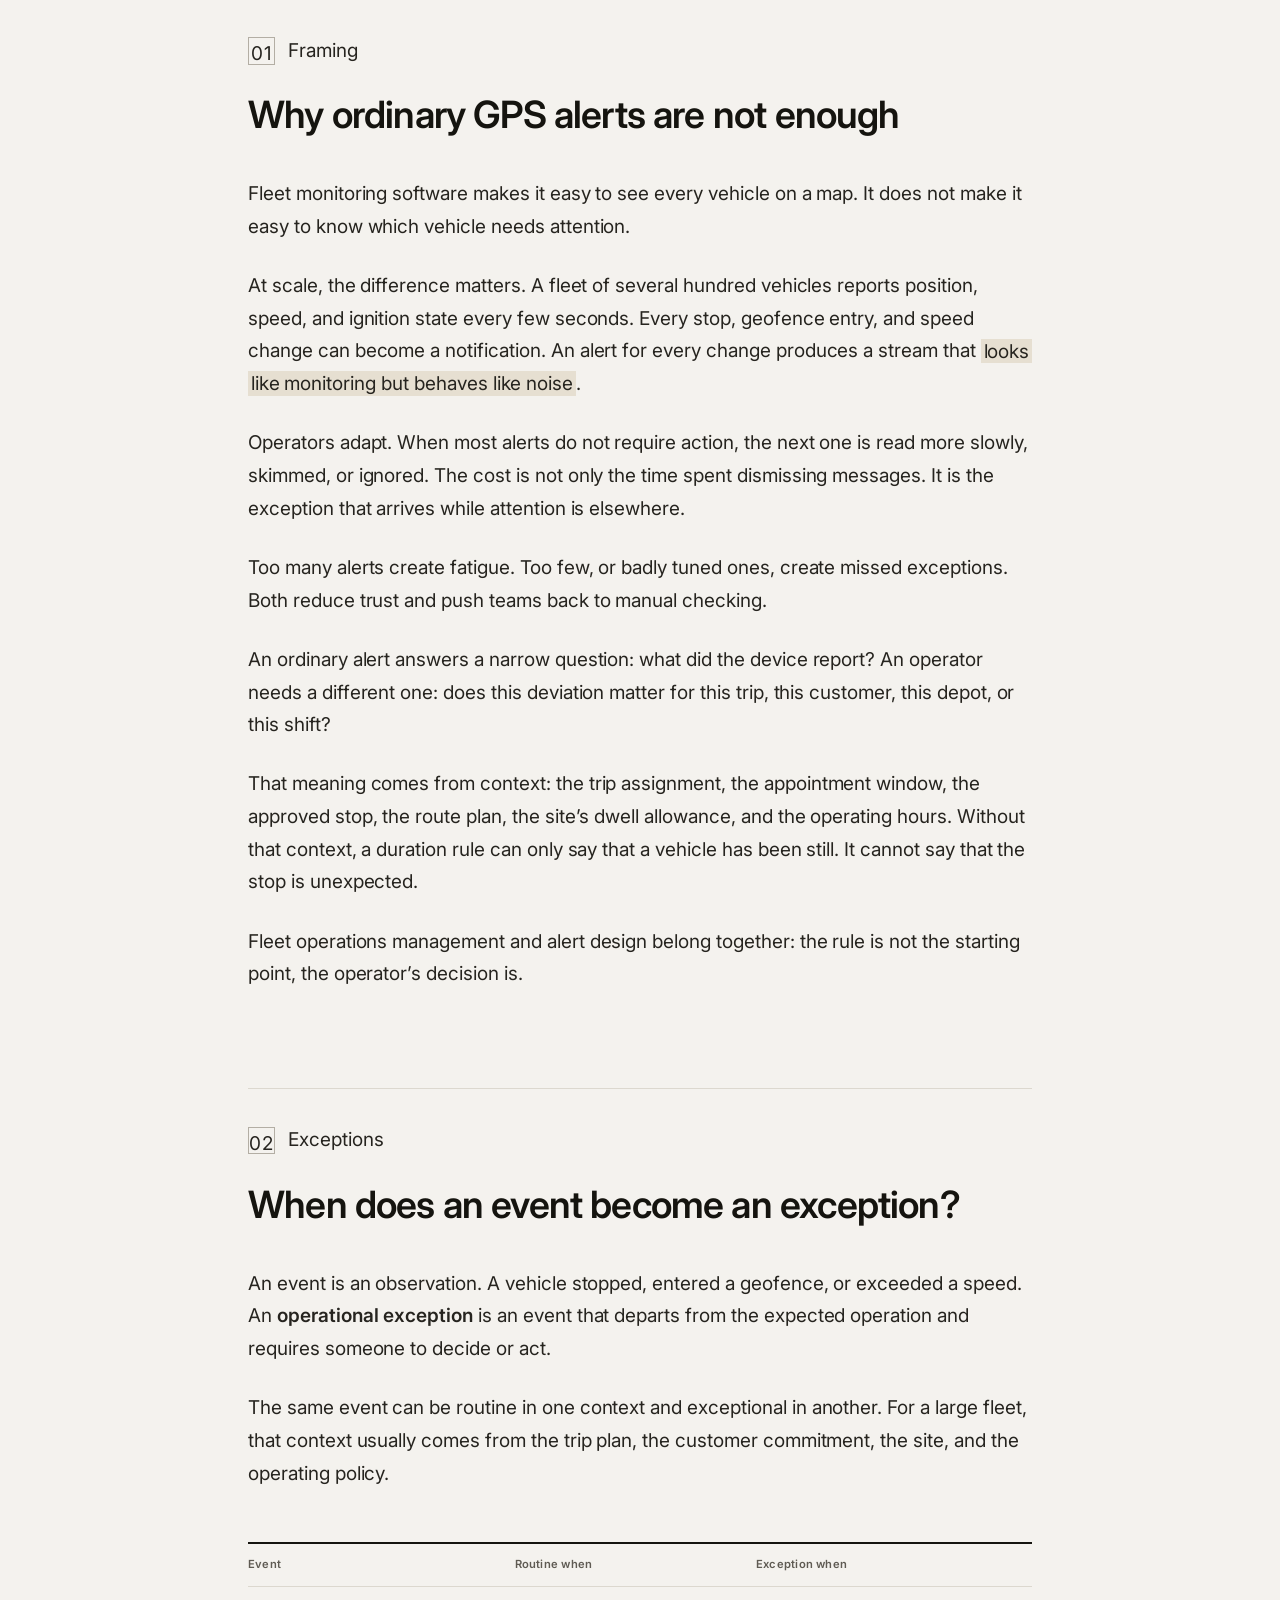
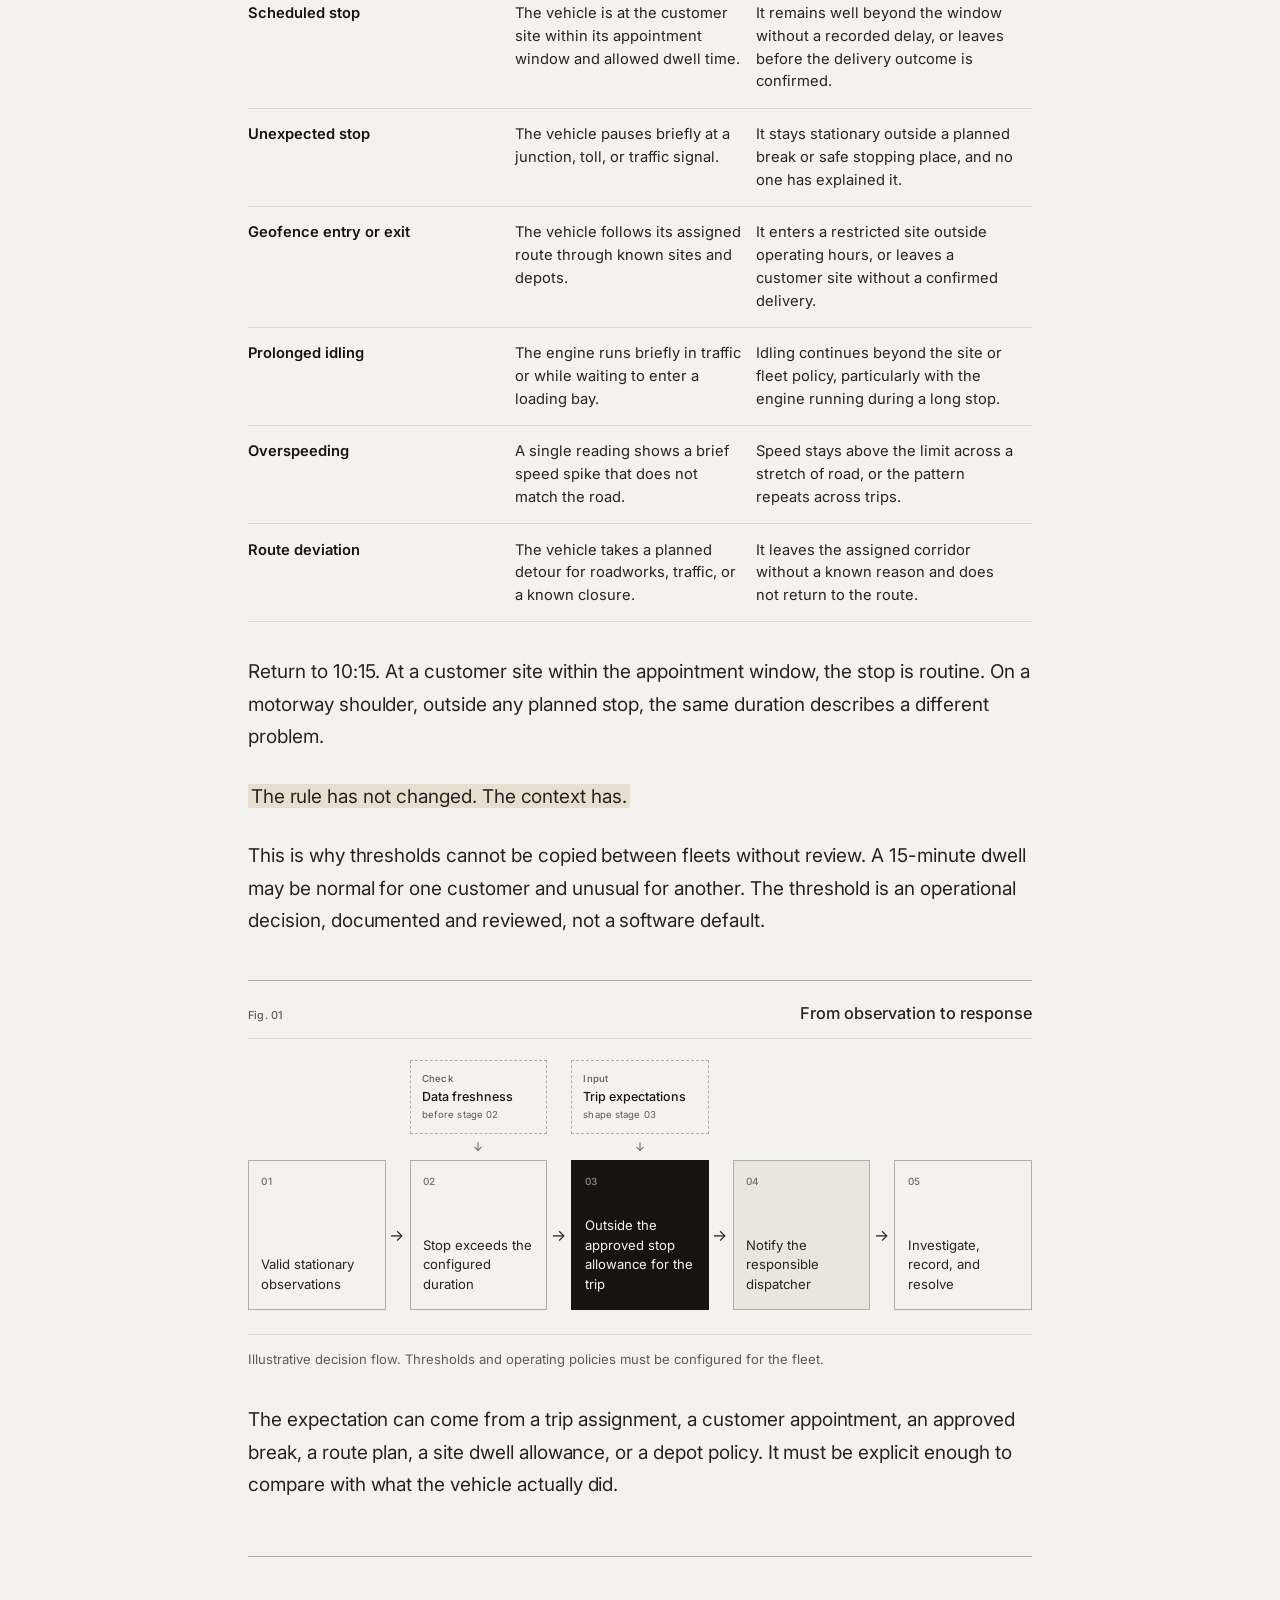
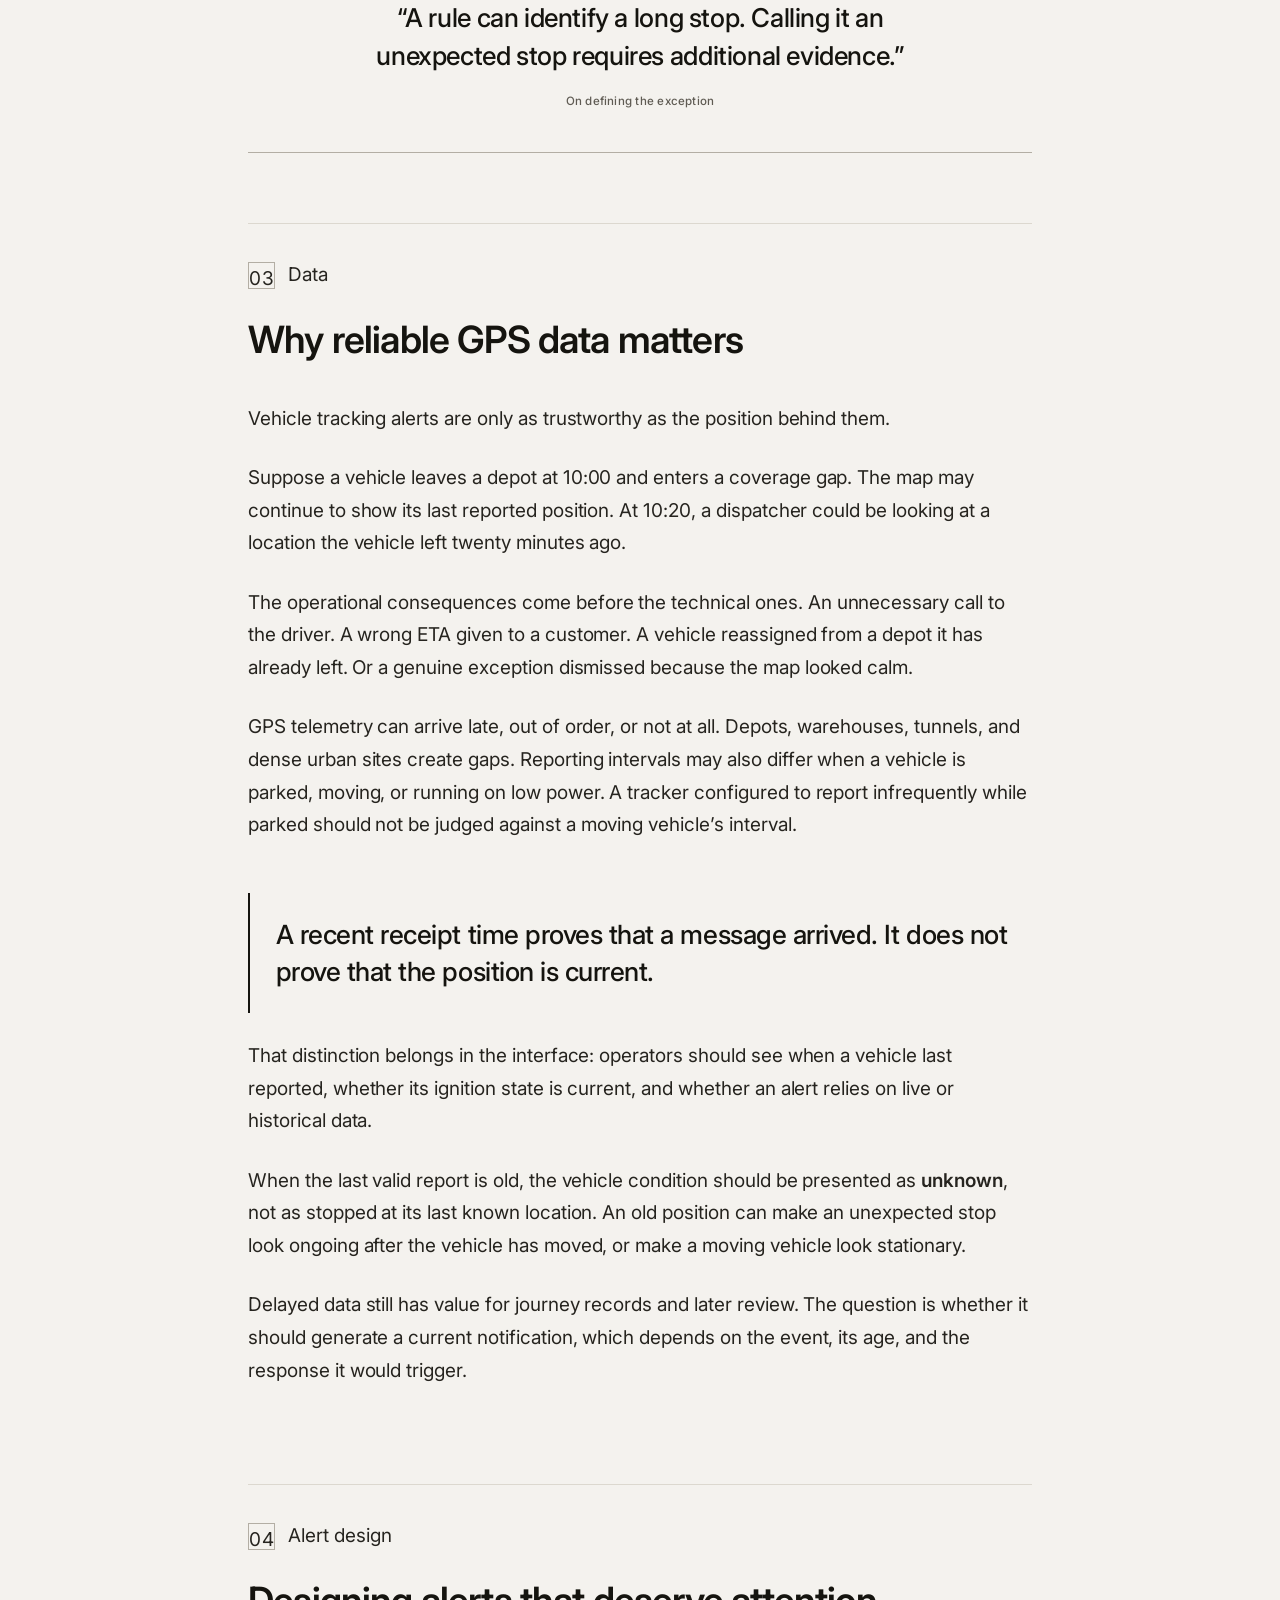
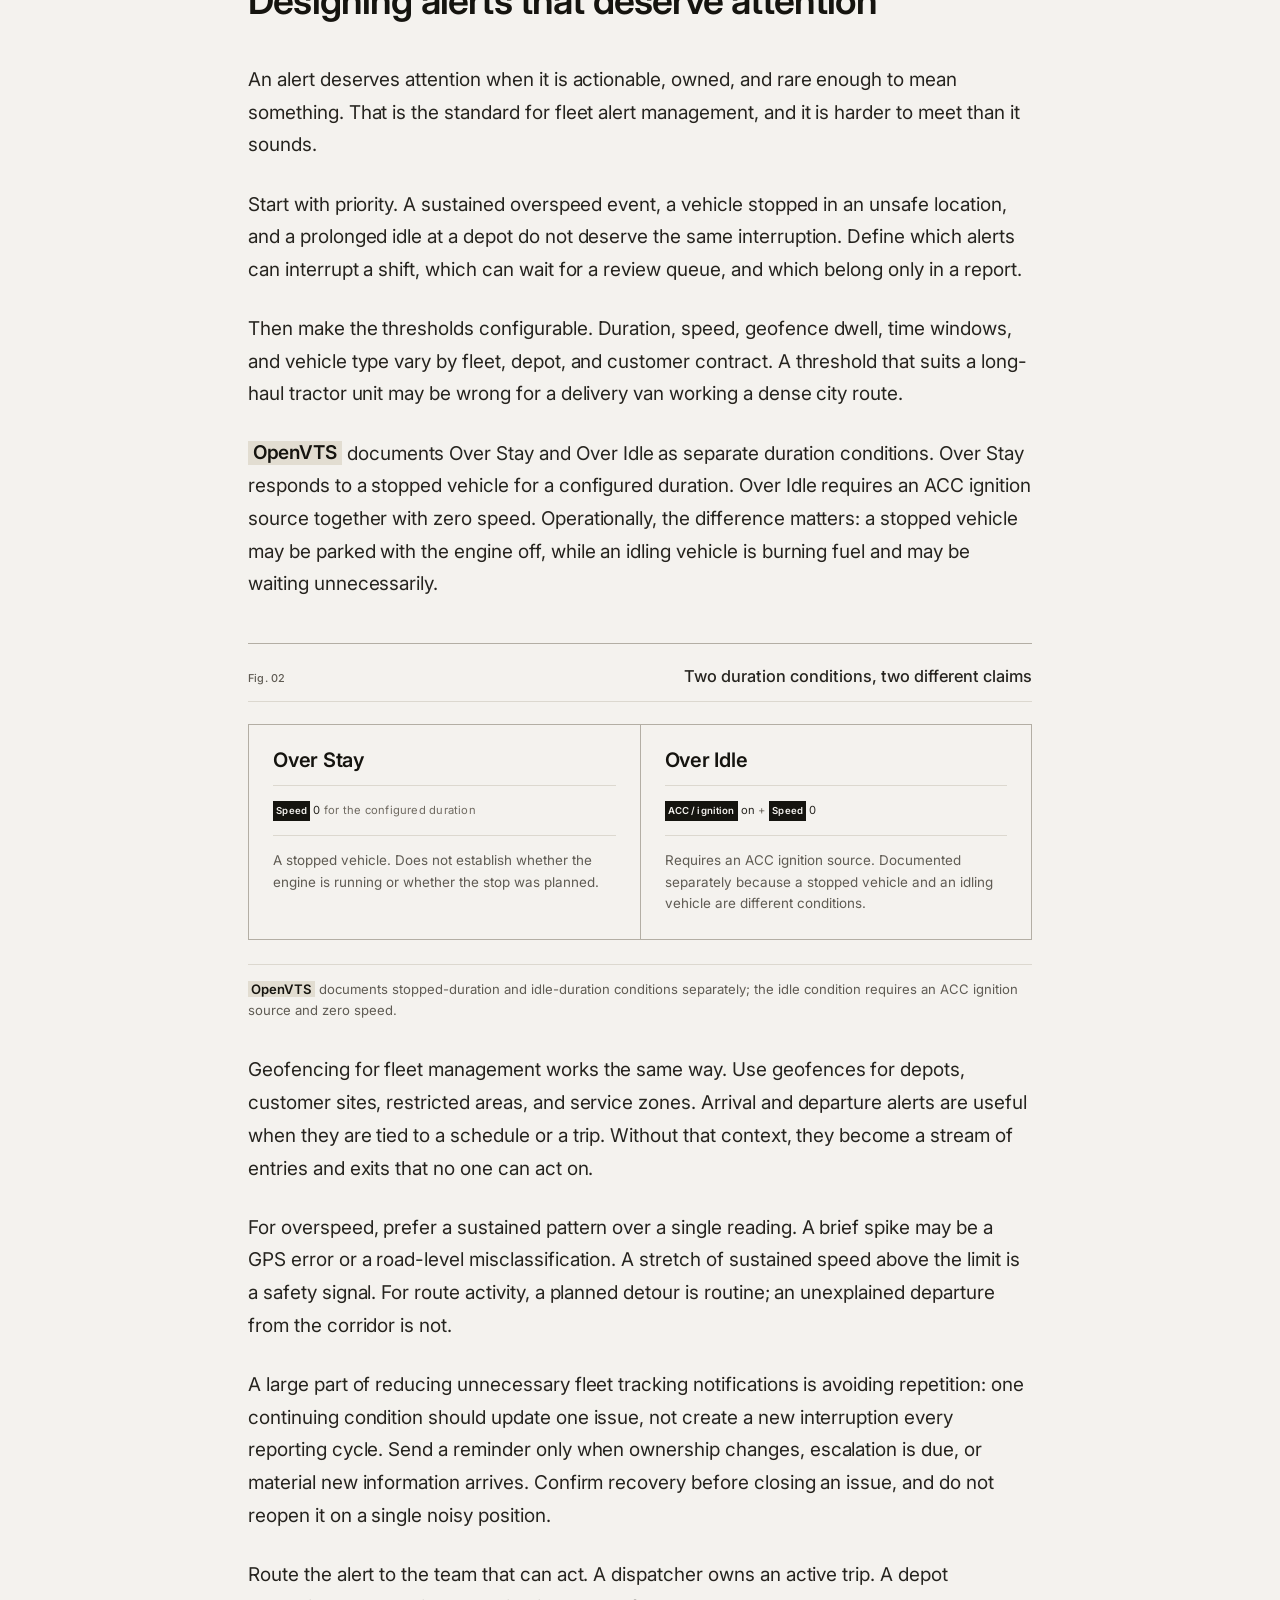
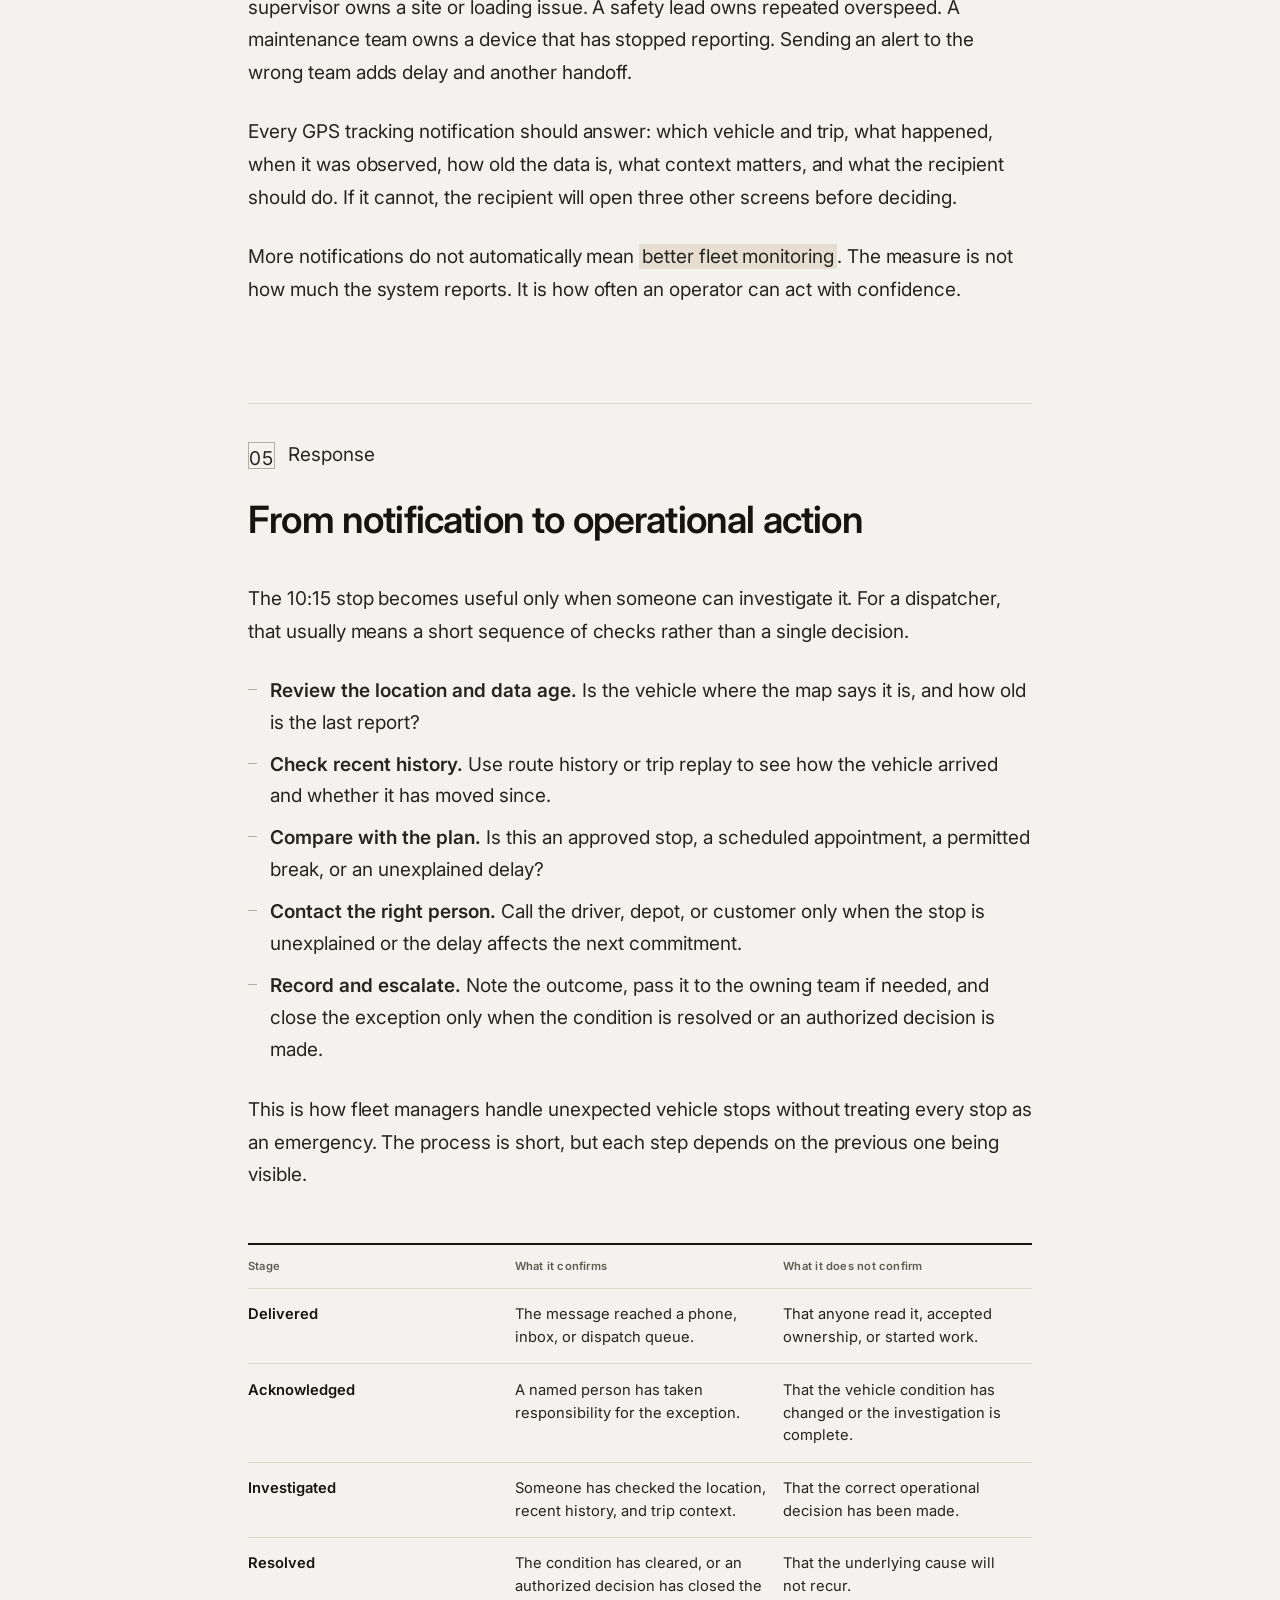
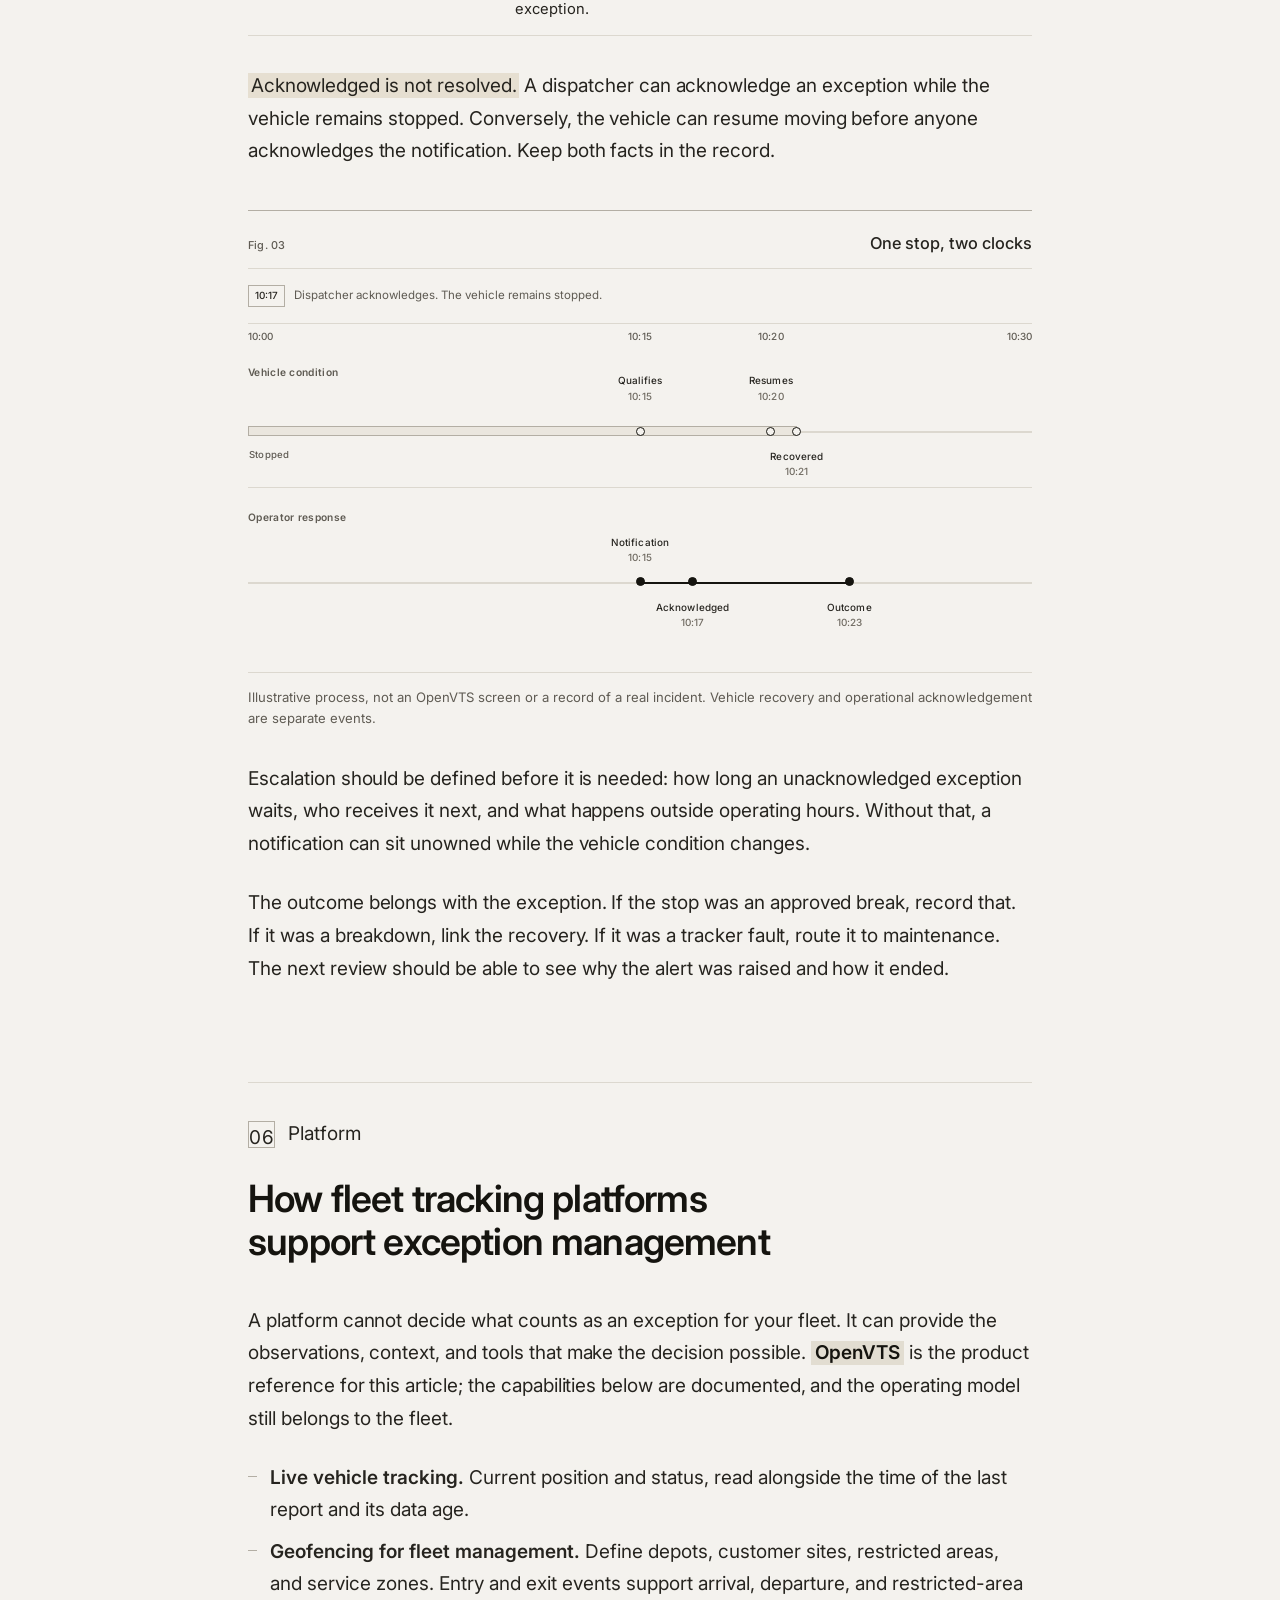
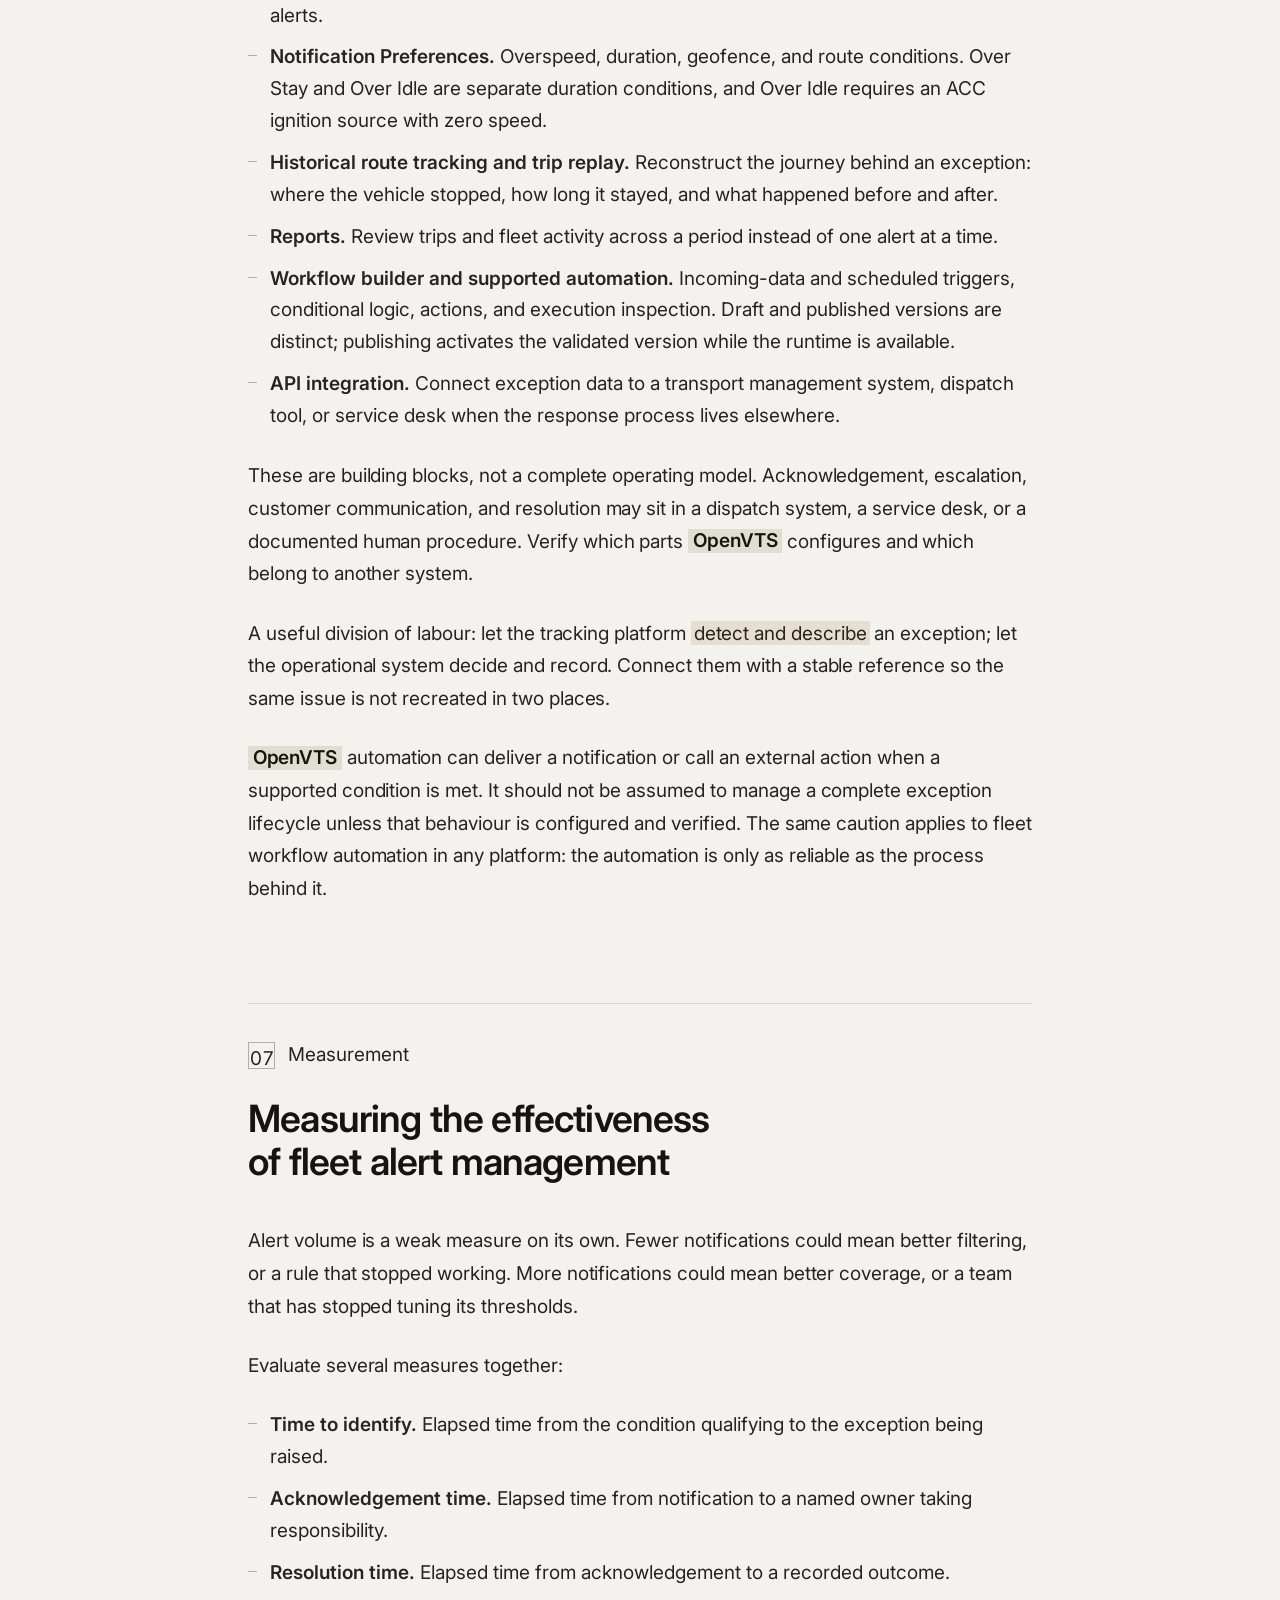
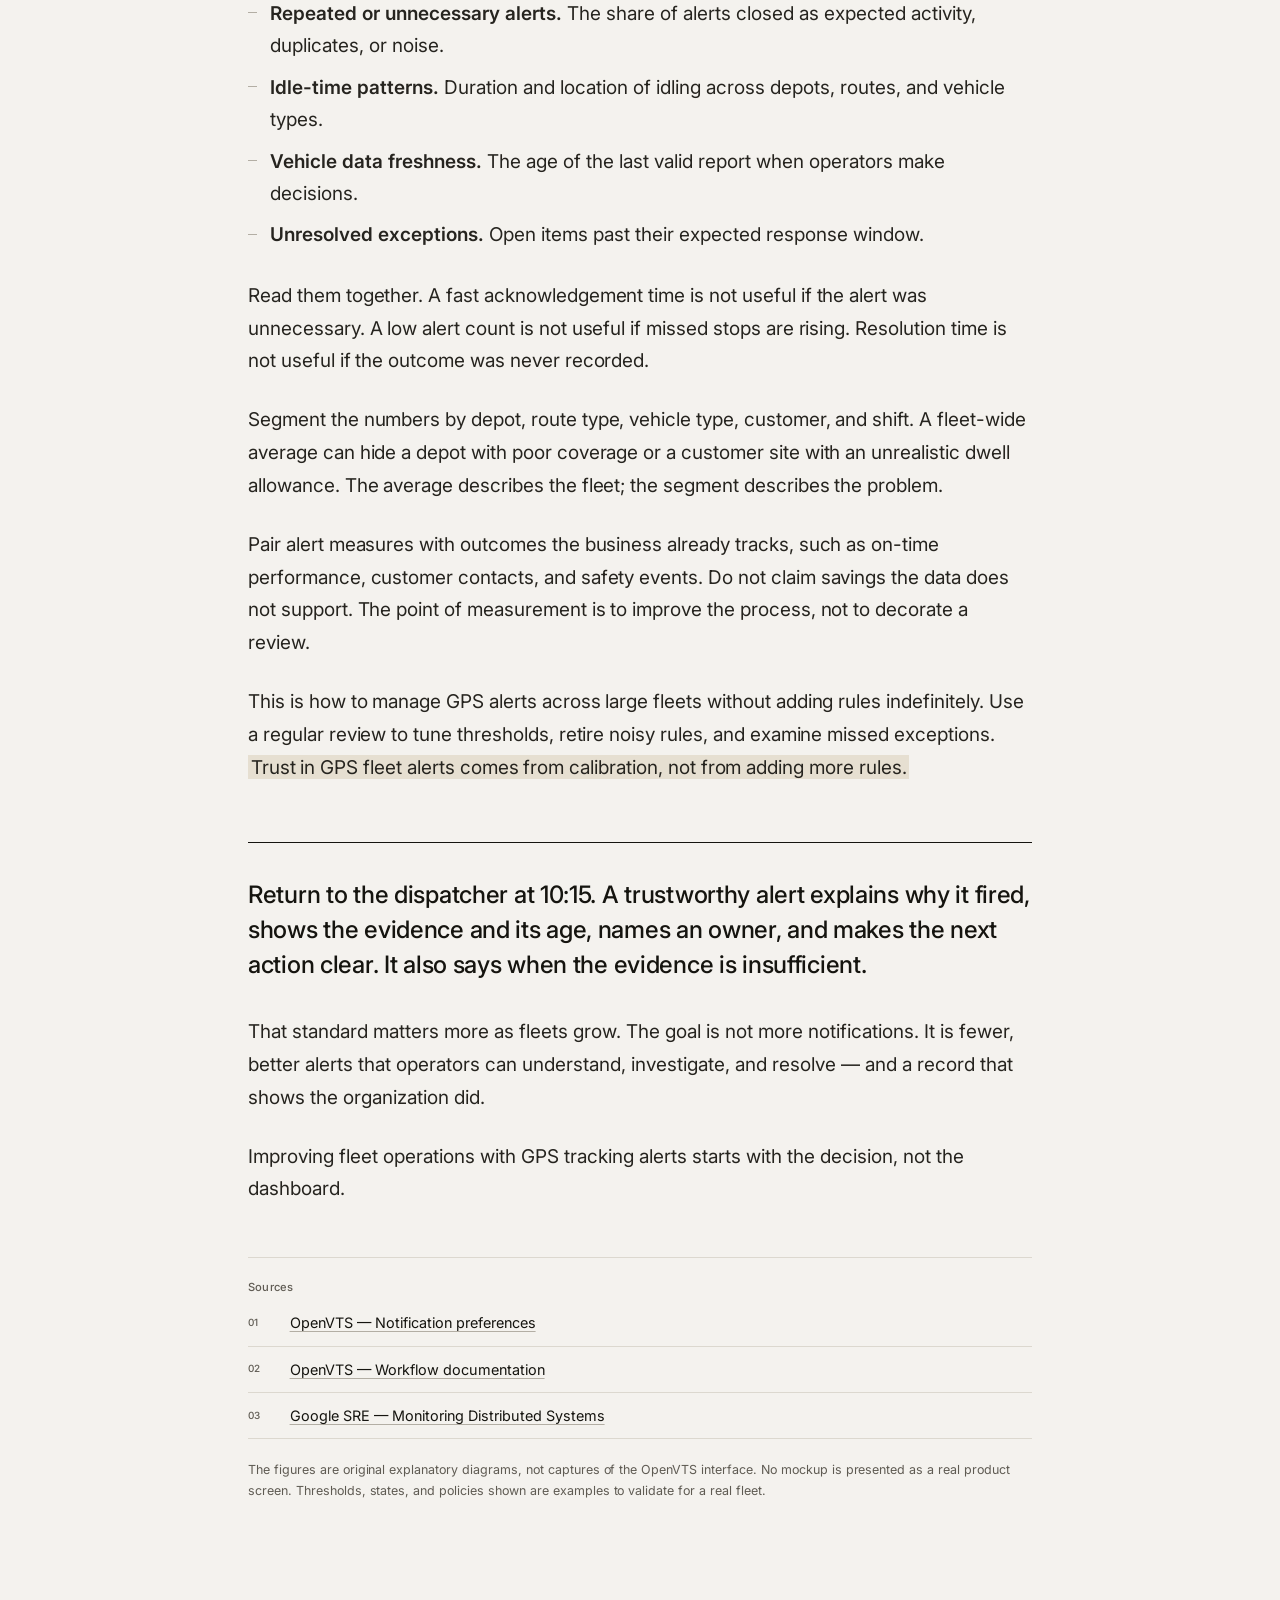
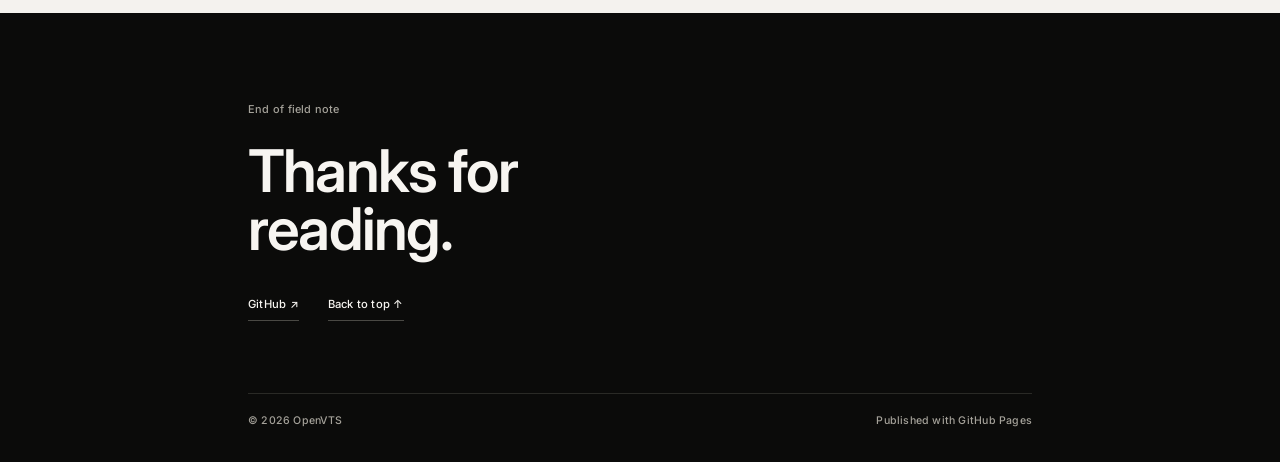
==== commit 79196f5f: "Use official Open VTS logo in masthead, favicon, OG card, and 404" ====
--- a/index.html
+++ b/index.html
@@ -59,8 +59,7 @@
 
 <header class="site-head" id="siteHead">
   <a class="brand" href="#top" aria-label="OpenVTS — back to top">
-    <span class="brand-mark" aria-hidden="true"></span>
-    <span class="brand-name">OpenVTS</span>
+    <img src="assets/img/openvts-logo-black.svg" alt="OpenVTS" width="448" height="101">
   </a>
   <span class="head-note">Field note 01 — Fleet operations</span>
 </header>
--- a/assets/style.css
+++ b/assets/style.css
@@ -104,25 +104,13 @@
 .site-head.is-scrolled { border-bottom-color: var(--line); }
 
 .brand {
-  display: inline-flex; align-items: center; gap: .6rem;
+  display: inline-flex; align-items: center;
   text-decoration: none;
 }
-/* Placeholder for the OpenVTS icon: swap the dashed square for the real mark. */
-.brand-mark {
-  position: relative;
-  width: 24px; height: 24px;
-  border: 1px dashed var(--line-strong);
-}
-.brand-mark::after {
-  content: "";
-  position: absolute; inset: 7px;
-  background: var(--line-strong);
-}
-.brand-name {
-  font-size: .76rem;
-  font-weight: 600;
-  letter-spacing: .02em;
-  color: var(--ink);
+.brand img {
+  display: block;
+  height: 24px;
+  width: auto;
 }
 .head-note {
   font-size: .7rem;
